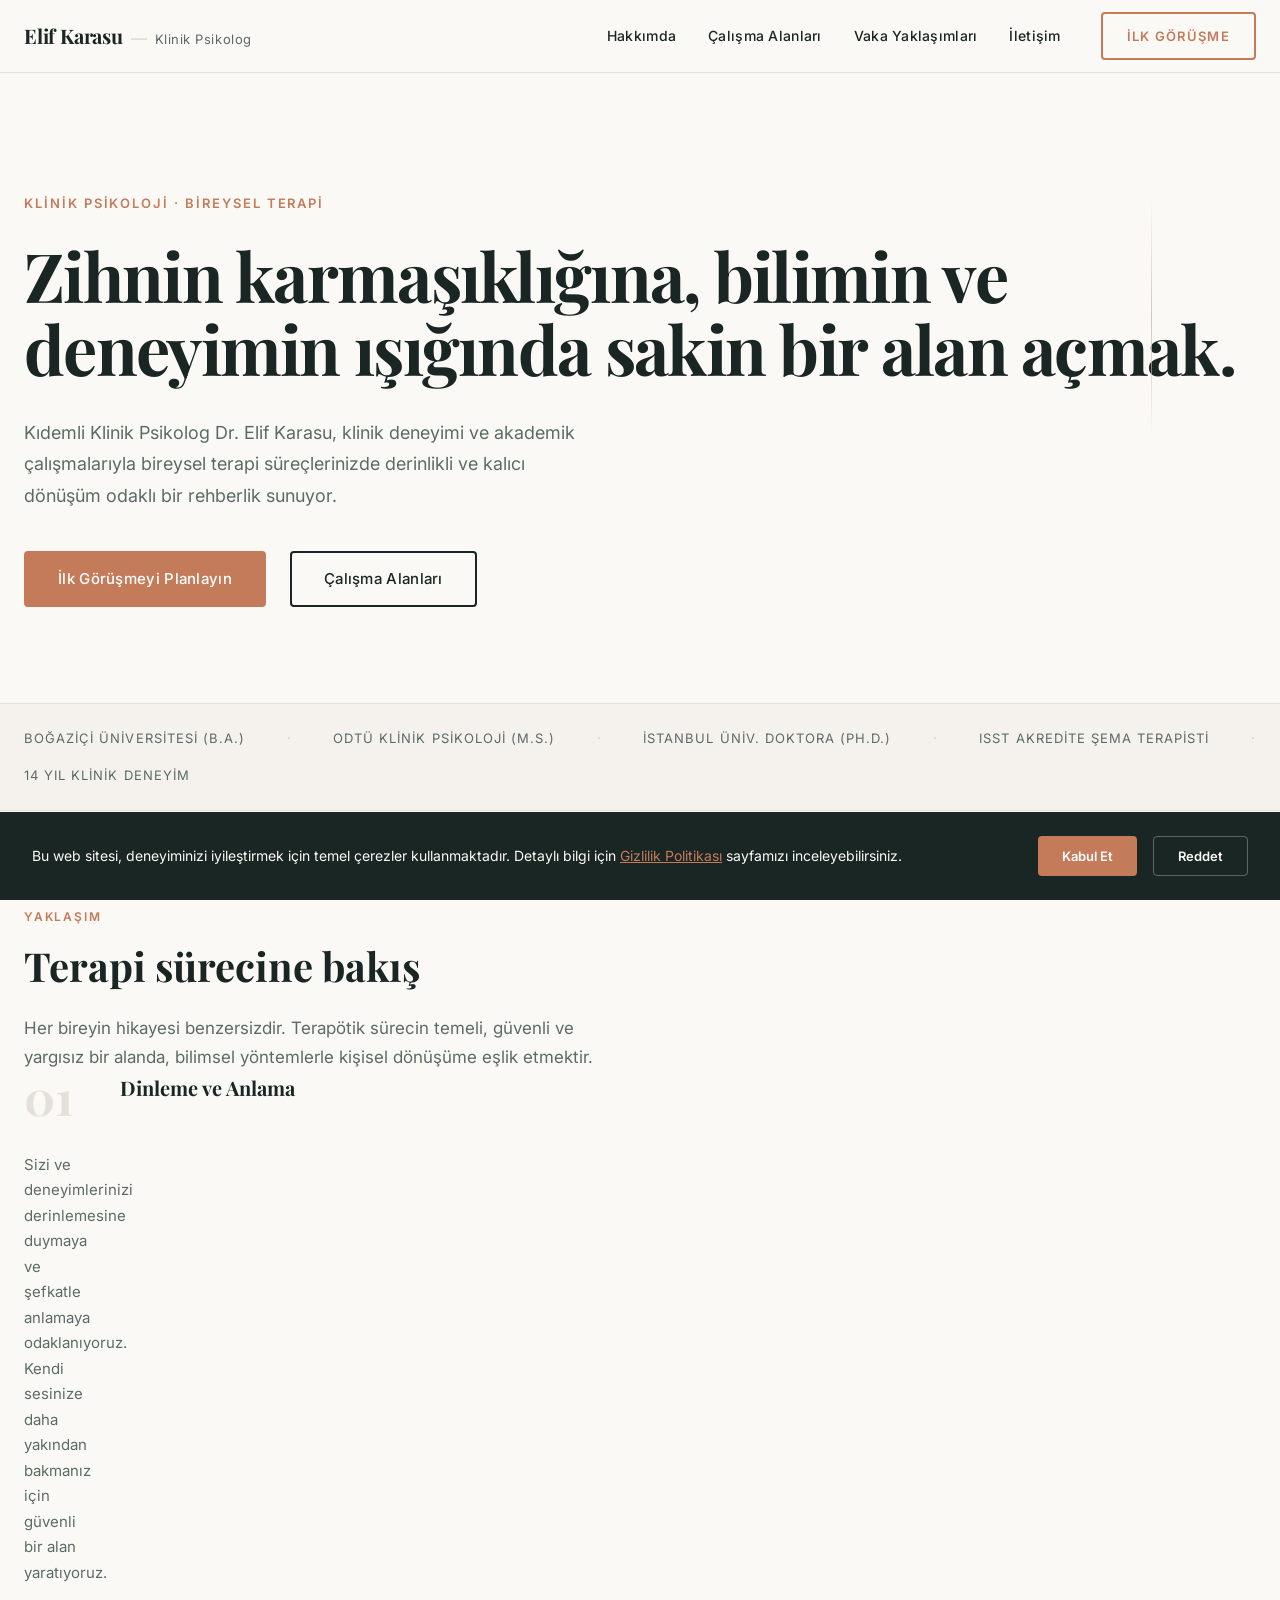
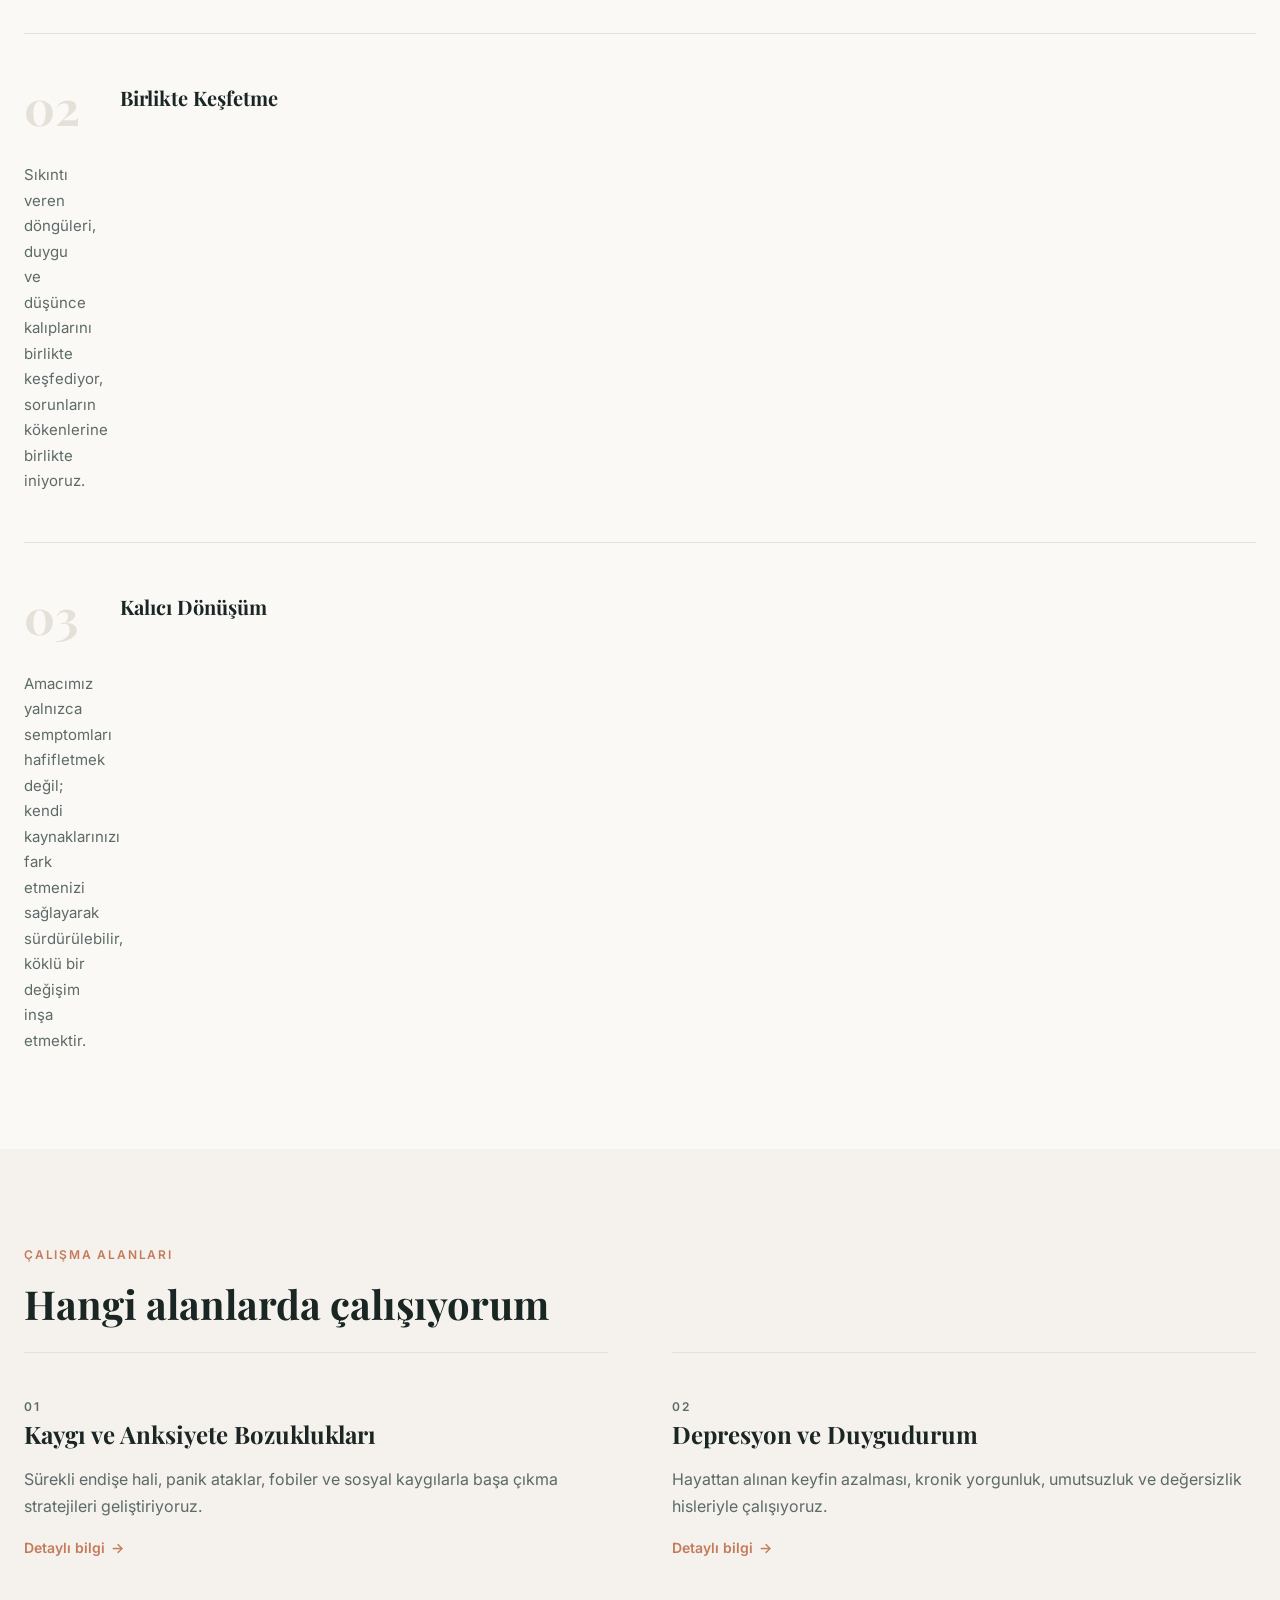
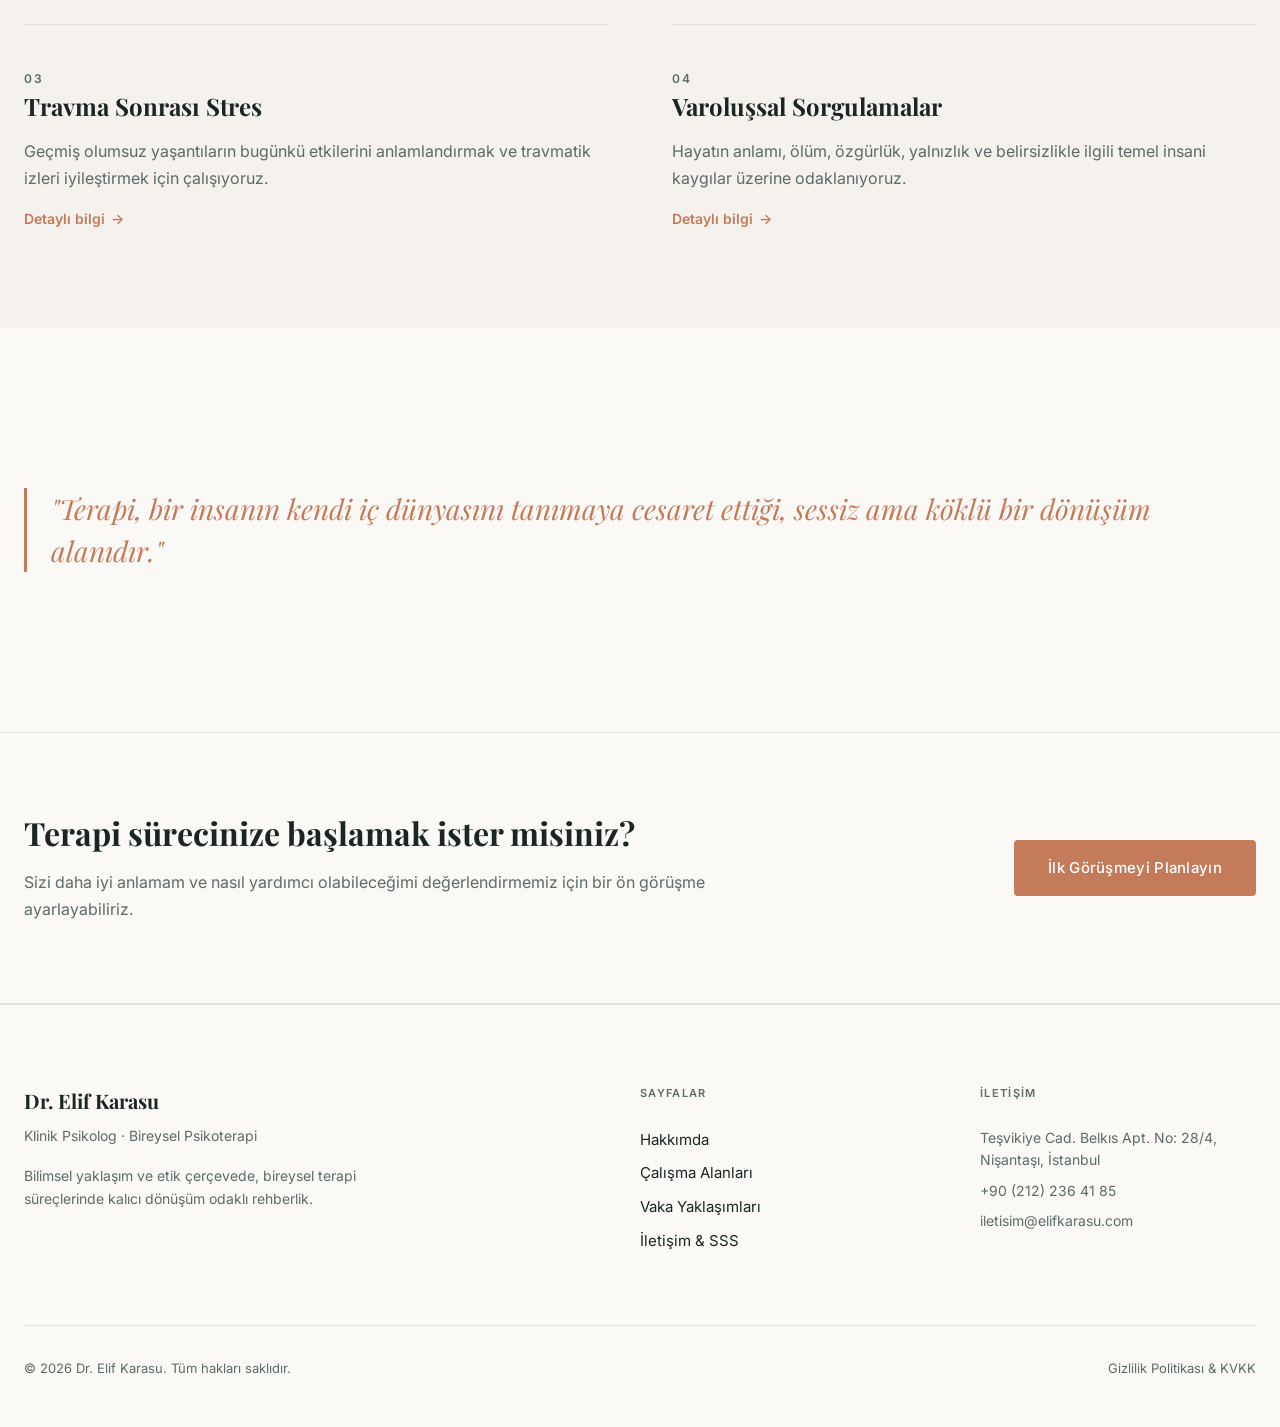
==== index.html @ 802fcd54 "feat: complete production-ready clinical psychologist web project for GitHub Pages" ====
<!DOCTYPE html>
<html lang="tr">
<head>
  <meta charset="UTF-8">
  <meta name="viewport" content="width=device-width, initial-scale=1.0">
  <meta http-equiv="X-Content-Type-Options" content="nosniff">
  <meta http-equiv="X-Frame-Options" content="DENY">
  <meta name="referrer" content="strict-origin-when-cross-origin">
  <title>Dr. Elif Karasu | Klinik Psikolog — Bireysel Psikoterapi</title>
  <meta name="description" content="Kıdemli Klinik Psikolog Dr. Elif Karasu, bilimsel yaklaşım ve klinik deneyimle bireysel terapi süreçlerinde derinlikli rehberlik sunmaktadır.">
  <link rel="canonical" href="https://www.elifkarasu.com/index.html">
  <meta property="og:type" content="website">
  <meta property="og:title" content="Dr. Elif Karasu | Klinik Psikolog — Bireysel Psikoterapi">
  <meta property="og:description" content="Kıdemli Klinik Psikolog Dr. Elif Karasu, bilimsel yaklaşım ve klinik deneyimle bireysel terapi süreçlerinde derinlikli rehberlik sunmaktadır.">
  <meta property="og:url" content="https://www.elifkarasu.com/index.html">
  <meta property="og:locale" content="tr_TR">
  <meta property="og:site_name" content="Dr. Elif Karasu - Klinik Psikolog">
  <link rel="icon" type="image/svg+xml" href="favicon.svg">
  <link rel="manifest" href="site.webmanifest">
  <link rel="preconnect" href="https://fonts.googleapis.com">
  <link rel="preconnect" href="https://fonts.gstatic.com" crossorigin>
  <link href="https://fonts.googleapis.com/css2?family=Inter:wght@400;500;600;700&family=Playfair+Display:ital,wght@0,400;0,600;0,700;1,400&display=swap" rel="stylesheet">
  <link rel="stylesheet" href="css/style.css">
  
  <script type="application/ld+json">
  {
    "@context": "https://schema.org",
    "@type": "MedicalBusiness",
    "name": "Dr. Elif Karasu — Klinik Psikolog & Psikoterapist",
    "description": "Kıdemli Klinik Psikolog Dr. Elif Karasu, 14 yıllık klinik tecrübesiyle Nişantaşı muayenehanesinde yetişkin bireysel psikoterapi, kaygı, depresyon ve şema terapi odaklı derinlikli seanslar yürütmektedir.",
    "url": "https://www.elifkarasu.com/index.html",
    "telephone": "+902122364185",
    "email": "iletisim@elifkarasu.com",
    "address": {
      "@type": "PostalAddress",
      "streetAddress": "Teşvikiye Cad. Belkıs Apt. No: 28/4",
      "addressLocality": "Nişantaşı, Şişli",
      "addressRegion": "İstanbul",
      "postalCode": "34365",
      "addressCountry": "TR"
    },
    "geo": {
      "@type": "GeoCoordinates",
      "latitude": 41.0504,
      "longitude": 28.9942
    },
    "openingHoursSpecification": [
      {
        "@type": "OpeningHoursSpecification",
        "dayOfWeek": ["Monday", "Tuesday", "Wednesday", "Thursday", "Friday"],
        "opens": "09:30",
        "closes": "19:30"
      },
      {
        "@type": "OpeningHoursSpecification",
        "dayOfWeek": ["Saturday"],
        "opens": "10:00",
        "closes": "16:30"
      }
    ],
    "priceRange": "₺₺₺",
    "medicalSpecialty": "Psychology"
  }
  </script>
</head>
<body>
  <a href="#main-content" class="skip-link">İçeriğe geç</a>
  <div class="nav-overlay" id="nav-overlay"></div>
  <header class="site-header" id="site-header">
    <div class="container header-inner">
      <a href="index.html" class="logo" aria-label="Ana Sayfa - Dr. Elif Karasu">
        <span class="logo-name">Elif Karasu</span>
        <span class="logo-sep">—</span>
        <span class="logo-desc">Klinik Psikolog</span>
      </a>
      <nav class="main-nav" id="main-nav" aria-label="Ana menü">
        <ul class="nav-list">
          <li class="nav-item"><a href="hakkimda.html" class="nav-link">Hakkımda</a></li>
          <li class="nav-item"><a href="calisma-alanlari.html" class="nav-link">Çalışma Alanları</a></li>
          <li class="nav-item"><a href="vaka-yaklasimlari.html" class="nav-link">Vaka Yaklaşımları</a></li>
          <li class="nav-item"><a href="iletisim.html" class="nav-link">İletişim</a></li>
        </ul>
        <a href="iletisim.html" class="header-cta">İlk Görüşme</a>
      </nav>
      <button class="menu-toggle" id="menu-toggle" aria-expanded="false" aria-controls="main-nav" aria-label="Menüyü aç">
        <span class="menu-line"></span>
        <span class="menu-line"></span>
      </button>
    </div>
  </header>

  <main id="main-content" role="main">
    <section class="hero fade-in-up">
      <div class="container">
        <p class="hero-label">KLİNİK PSİKOLOJİ · BİREYSEL TERAPİ</p>
        <h1 class="hero-title fade-in-up" style="animation-delay: 0.1s">Zihnin karmaşıklığına, bilimin ve deneyimin ışığında sakin bir alan açmak.</h1>
        <div class="hero-line fade-in-up" style="animation-delay: 0.2s"></div>
        <p class="hero-subtitle fade-in-up" style="animation-delay: 0.3s">Kıdemli Klinik Psikolog Dr. Elif Karasu, klinik deneyimi ve akademik çalışmalarıyla bireysel terapi süreçlerinizde derinlikli ve kalıcı dönüşüm odaklı bir rehberlik sunuyor.</p>
        <div class="hero-actions fade-in-up" style="animation-delay: 0.4s">
          <a href="iletisim.html" class="btn btn-primary">İlk Görüşmeyi Planlayın</a>
          <a href="calisma-alanlari.html" class="btn btn-secondary">Çalışma Alanları</a>
        </div>
      </div>
    </section>

    <!-- Akademik Kıdem & Akreditasyon Özeti (Editorial Credentials Bar) -->
    <section style="border-top: 1px solid var(--color-border); border-bottom: 1px solid var(--color-border); background-color: var(--color-bg-alt); padding: var(--space-3) 0;">
      <div class="container">
        <div style="display: flex; flex-wrap: wrap; justify-content: space-between; align-items: center; gap: var(--space-2); font-size: 0.8125rem; letter-spacing: 0.08em; text-transform: uppercase; color: var(--color-text-muted);">
          <span>Boğaziçi Üniversitesi (B.A.)</span>
          <span style="color: var(--color-border-dark);">·</span>
          <span>ODTÜ Klinik Psikoloji (M.S.)</span>
          <span style="color: var(--color-border-dark);">·</span>
          <span>İstanbul Üniv. Doktora (Ph.D.)</span>
          <span style="color: var(--color-border-dark);">·</span>
          <span>ISST Akredite Şema Terapisti</span>
          <span style="color: var(--color-border-dark);">·</span>
          <span>14 Yıl Klinik Deneyim</span>
        </div>
      </div>
    </section>

    <section class="section">
      <div class="container fade-in-up">
        <p class="section-label">YAKLAŞIM</p>
        <h2 class="section-title">Terapi sürecine bakış</h2>
        <p class="section-desc">Her bireyin hikayesi benzersizdir. Terapötik sürecin temeli, güvenli ve yargısız bir alanda, bilimsel yöntemlerle kişisel dönüşüme eşlik etmektir.</p>
        
        <div class="approach-list">
          <div class="approach-item fade-in-up" style="animation-delay: 0.1s">
            <span class="approach-num">01</span>
            <h3 class="approach-title">Dinleme ve Anlama</h3>
            <p class="approach-text">Sizi ve deneyimlerinizi derinlemesine duymaya ve şefkatle anlamaya odaklanıyoruz. Kendi sesinize daha yakından bakmanız için güvenli bir alan yaratıyoruz.</p>
          </div>
          <div class="approach-item fade-in-up" style="animation-delay: 0.2s">
            <span class="approach-num">02</span>
            <h3 class="approach-title">Birlikte Keşfetme</h3>
            <p class="approach-text">Sıkıntı veren döngüleri, duygu ve düşünce kalıplarını birlikte keşfediyor, sorunların kökenlerine birlikte iniyoruz.</p>
          </div>
          <div class="approach-item fade-in-up" style="animation-delay: 0.3s">
            <span class="approach-num">03</span>
            <h3 class="approach-title">Kalıcı Dönüşüm</h3>
            <p class="approach-text">Amacımız yalnızca semptomları hafifletmek değil; kendi kaynaklarınızı fark etmenizi sağlayarak sürdürülebilir, köklü bir değişim inşa etmektir.</p>
          </div>
        </div>
      </div>
    </section>

    <section class="section section--alt">
      <div class="container fade-in-up">
        <p class="section-label">ÇALIŞMA ALANLARI</p>
        <h2 class="section-title">Hangi alanlarda çalışıyorum</h2>
        
        <div class="editorial-grid editorial-grid--2col">
          <article class="editorial-item fade-in-up stagger-1">
            <span class="editorial-item__label">01</span>
            <h3 class="editorial-item__title">Kaygı ve Anksiyete Bozuklukları</h3>
            <p class="editorial-item__text">Sürekli endişe hali, panik ataklar, fobiler ve sosyal kaygılarla başa çıkma stratejileri geliştiriyoruz.</p>
            <a href="calisma-alanlari.html" class="editorial-item__link">Detaylı bilgi</a>
          </article>
          <article class="editorial-item fade-in-up stagger-2">
            <span class="editorial-item__label">02</span>
            <h3 class="editorial-item__title">Depresyon ve Duygudurum</h3>
            <p class="editorial-item__text">Hayattan alınan keyfin azalması, kronik yorgunluk, umutsuzluk ve değersizlik hisleriyle çalışıyoruz.</p>
            <a href="calisma-alanlari.html" class="editorial-item__link">Detaylı bilgi</a>
          </article>
          <article class="editorial-item fade-in-up stagger-3">
            <span class="editorial-item__label">03</span>
            <h3 class="editorial-item__title">Travma Sonrası Stres</h3>
            <p class="editorial-item__text">Geçmiş olumsuz yaşantıların bugünkü etkilerini anlamlandırmak ve travmatik izleri iyileştirmek için çalışıyoruz.</p>
            <a href="calisma-alanlari.html" class="editorial-item__link">Detaylı bilgi</a>
          </article>
          <article class="editorial-item fade-in-up stagger-4">
            <span class="editorial-item__label">04</span>
            <h3 class="editorial-item__title">Varoluşsal Sorgulamalar</h3>
            <p class="editorial-item__text">Hayatın anlamı, ölüm, özgürlük, yalnızlık ve belirsizlikle ilgili temel insani kaygılar üzerine odaklanıyoruz.</p>
            <a href="calisma-alanlari.html" class="editorial-item__link">Detaylı bilgi</a>
          </article>
        </div>
      </div>
    </section>

    <section class="section">
      <div class="container fade-in-up">
        <blockquote class="pull-quote">
          "Terapi, bir insanın kendi iç dünyasını tanımaya cesaret ettiği, sessiz ama köklü bir dönüşüm alanıdır."
        </blockquote>
      </div>
    </section>

    <section class="cta-banner fade-in-up">
      <div class="container">
        <div class="cta-banner__inner">
          <div>
            <h2 class="cta-banner__title">Terapi sürecinize başlamak ister misiniz?</h2>
            <p class="cta-banner__text">Sizi daha iyi anlamam ve nasıl yardımcı olabileceğimi değerlendirmemiz için bir ön görüşme ayarlayabiliriz.</p>
          </div>
          <div class="cta-banner__action">
            <a href="iletisim.html" class="btn btn-primary">İlk Görüşmeyi Planlayın</a>
          </div>
        </div>
      </div>
    </section>
  </main>

  <footer class="site-footer" role="contentinfo">
    <div class="container">
      <div class="footer-grid">
        <div class="footer-col">
          <p class="footer-name">Dr. Elif Karasu</p>
          <p class="footer-desc">Klinik Psikolog · Bireysel Psikoterapi</p>
          <p class="footer-note">Bilimsel yaklaşım ve etik çerçevede, bireysel terapi süreçlerinde kalıcı dönüşüm odaklı rehberlik.</p>
        </div>
        <div class="footer-col">
          <p class="footer-heading">Sayfalar</p>
          <ul class="footer-links">
            <li><a href="hakkimda.html">Hakkımda</a></li>
            <li><a href="calisma-alanlari.html">Çalışma Alanları</a></li>
            <li><a href="vaka-yaklasimlari.html">Vaka Yaklaşımları</a></li>
            <li><a href="iletisim.html">İletişim & SSS</a></li>
          </ul>
        </div>
        <div class="footer-col">
          <p class="footer-heading">İletişim</p>
          <ul class="footer-contact">
            <li>Teşvikiye Cad. Belkıs Apt. No: 28/4, Nişantaşı, İstanbul</li>
          <li><a href="tel:+902122364185">+90 (212) 236 41 85</a></li>
          <li><a href="mailto:iletisim@elifkarasu.com">iletisim@elifkarasu.com</a></li>
          </ul>
        </div>
      </div>
      <div class="footer-bottom">
        <p>&copy; 2026 Dr. Elif Karasu. Tüm hakları saklıdır.</p>
        <a href="gizlilik-politikasi.html">Gizlilik Politikası & KVKK</a>
      </div>
    </div>
  </footer>
  <div class="cookie-banner" id="cookie-banner" role="dialog" aria-label="Çerez bildirimi">
    <div class="cookie-inner">
      <p class="cookie-text">Bu web sitesi, deneyiminizi iyileştirmek için temel çerezler kullanmaktadır. Detaylı bilgi için <a href="gizlilik-politikasi.html">Gizlilik Politikası</a> sayfamızı inceleyebilirsiniz.</p>
      <div class="cookie-actions">
        <button class="cookie-btn cookie-btn--accept" id="cookie-accept">Kabul Et</button>
        <button class="cookie-btn cookie-btn--reject" id="cookie-reject">Reddet</button>
      </div>
    </div>
  </div>
  <script src="js/main.js"></script>
</body>
</html>
---- css/style.css ----
/* ============================================
   DESIGN SYSTEM — Dr. Elif Karasu
   Asimetrik Brutalizm & Editoryal Minimalizm
   ============================================ */

/* --- CUSTOM PROPERTIES --- */
:root {
  --color-bg: #FBF9F6;
  --color-bg-alt: #F5F1EC;
  --color-text: #1A2624;
  --color-text-muted: #5C6B68;
  --color-accent: #C47B5A;
  --color-accent-hover: #B06A49;
  --color-border: #E5E0D8;
  --color-border-dark: #CEC7BD;
  --color-white: #FFFFFF;
  --color-error: #9B2C2C;
  --color-success: #276749;

  --font-heading: 'Playfair Display', Georgia, 'Times New Roman', serif;
  --font-body: 'Inter', -apple-system, BlinkMacSystemFont, 'Segoe UI', sans-serif;

  --space-1: 8px;
  --space-2: 16px;
  --space-3: 24px;
  --space-4: 32px;
  --space-5: 40px;
  --space-6: 48px;
  --space-7: 56px;
  --space-8: 64px;
  --space-10: 80px;
  --space-12: 96px;
  --space-15: 120px;
  --space-20: 160px;

  --container-max: 1280px;
  --container-pad: var(--space-3);
  --radius: 4px;
  --transition: 0.3s ease;
  --transition-slow: 0.6s ease;
}

/* --- RESET --- */
*, *::before, *::after { box-sizing: border-box; margin: 0; padding: 0; }

html {
  font-size: 16px;
  scroll-behavior: smooth;
  -webkit-text-size-adjust: 100%;
}

@media (prefers-reduced-motion: reduce) {
  html { scroll-behavior: auto; }
  *, *::before, *::after {
    animation-duration: 0.01ms !important;
    animation-iteration-count: 1 !important;
    transition-duration: 0.01ms !important;
    scroll-behavior: auto !important;
  }
}

body {
  font-family: var(--font-body);
  font-size: 1rem;
  line-height: 1.6;
  color: var(--color-text);
  background-color: var(--color-bg);
  -webkit-font-smoothing: antialiased;
  -moz-osx-font-smoothing: grayscale;
  overflow-x: hidden;
}

img, video, svg { display: block; max-width: 100%; height: auto; }
a { color: inherit; text-decoration: none; }
ul, ol { list-style: none; }
button { font: inherit; cursor: pointer; background: none; border: none; color: inherit; }
input, textarea, select { font: inherit; color: inherit; }

:focus-visible {
  outline: 2px solid var(--color-accent);
  outline-offset: 2px;
}

/* Skip to content */
.skip-link {
  position: absolute;
  top: -100%;
  left: var(--space-2);
  background: var(--color-text);
  color: var(--color-bg);
  padding: var(--space-1) var(--space-2);
  font-size: 0.875rem;
  z-index: 9999;
  border-radius: var(--radius);
}
.skip-link:focus { top: var(--space-1); }

/* --- LAYOUT --- */
.container {
  width: 100%;
  max-width: var(--container-max);
  margin-left: auto;
  margin-right: auto;
  padding-left: var(--container-pad);
  padding-right: var(--container-pad);
}

.section {
  padding-top: var(--space-12);
  padding-bottom: var(--space-12);
}

.section--alt { background-color: var(--color-bg-alt); }

/* --- TYPOGRAPHY --- */
.heading-display {
  font-family: var(--font-heading);
  font-size: clamp(2.5rem, 5vw, 4rem);
  font-weight: 700;
  line-height: 1.12;
  letter-spacing: -0.02em;
}

.heading-xl {
  font-family: var(--font-heading);
  font-size: clamp(2rem, 4vw, 3rem);
  font-weight: 700;
  line-height: 1.2;
  letter-spacing: -0.01em;
}

.heading-lg {
  font-family: var(--font-heading);
  font-size: clamp(1.5rem, 3vw, 2.25rem);
  font-weight: 700;
  line-height: 1.25;
}

.heading-md {
  font-family: var(--font-heading);
  font-size: clamp(1.25rem, 2vw, 1.5rem);
  font-weight: 600;
  line-height: 1.3;
}

.label-sm {
  font-family: var(--font-body);
  font-size: 0.75rem;
  font-weight: 600;
  text-transform: uppercase;
  letter-spacing: 0.15em;
  color: var(--color-text-muted);
}

.label-accent {
  color: var(--color-accent);
}

.body-lg {
  font-size: 1.125rem;
  line-height: 1.7;
}

.text-muted { color: var(--color-text-muted); }
.text-accent { color: var(--color-accent); }

/* Pull quote */
.pull-quote {
  font-family: var(--font-heading);
  font-size: clamp(1.25rem, 2.5vw, 1.75rem);
  font-style: italic;
  line-height: 1.5;
  color: var(--color-accent);
  border-left: 3px solid var(--color-accent);
  padding-left: var(--space-3);
  margin: var(--space-8) 0;
}

/* --- DIVIDERS --- */
.divider {
  border: none;
  border-top: 1px solid var(--color-border);
  margin: var(--space-8) 0;
}

.divider--short {
  max-width: 80px;
  border-top-color: var(--color-accent);
  margin: var(--space-4) 0;
}

/* --- BUTTONS --- */
.btn {
  display: inline-flex;
  align-items: center;
  justify-content: center;
  gap: var(--space-1);
  padding: 14px var(--space-4);
  font-size: 0.9375rem;
  font-weight: 500;
  letter-spacing: 0.02em;
  border-radius: var(--radius);
  transition: background-color var(--transition), color var(--transition), border-color var(--transition);
  min-height: 48px;
  min-width: 48px;
  text-align: center;
  white-space: nowrap;
  border: 2px solid transparent;
}

.btn-primary {
  background-color: var(--color-accent);
  color: var(--color-white);
  border-color: var(--color-accent);
}
.btn-primary:hover {
  background-color: var(--color-accent-hover);
  border-color: var(--color-accent-hover);
}

.btn-secondary {
  background-color: transparent;
  color: var(--color-text);
  border-color: var(--color-text);
}
.btn-secondary:hover {
  background-color: var(--color-text);
  color: var(--color-bg);
}

.btn:disabled,
.btn[aria-disabled="true"] {
  opacity: 0.5;
  cursor: not-allowed;
  pointer-events: none;
}

/* --- HEADER --- */
.site-header {
  position: sticky;
  top: 0;
  z-index: 100;
  background-color: var(--color-bg);
  border-bottom: 1px solid var(--color-border);
}

.header-inner {
  display: flex;
  align-items: center;
  justify-content: space-between;
  height: 72px;
}

.logo {
  display: flex;
  align-items: baseline;
  gap: var(--space-1);
  flex-shrink: 0;
}

.logo-name {
  font-family: var(--font-heading);
  font-size: 1.25rem;
  font-weight: 700;
  letter-spacing: -0.01em;
}

.logo-sep {
  color: var(--color-border-dark);
  font-weight: 300;
}

.logo-desc {
  font-size: 0.8125rem;
  color: var(--color-text-muted);
  letter-spacing: 0.04em;
}

.main-nav {
  display: flex;
  align-items: center;
  gap: var(--space-5);
}

.nav-list {
  display: flex;
  gap: var(--space-4);
}

.nav-link {
  font-size: 0.875rem;
  font-weight: 500;
  letter-spacing: 0.02em;
  position: relative;
  padding: var(--space-1) 0;
}

.nav-link::after {
  content: '';
  position: absolute;
  bottom: 0;
  left: 0;
  width: 0;
  height: 2px;
  background-color: var(--color-accent);
  transition: width var(--transition);
}
.nav-link:hover::after,
.nav-link.active::after { width: 100%; }

.header-cta {
  font-size: 0.8125rem;
  font-weight: 600;
  text-transform: uppercase;
  letter-spacing: 0.1em;
  padding: var(--space-1) var(--space-3);
  border: 2px solid var(--color-accent);
  color: var(--color-accent);
  border-radius: var(--radius);
  transition: background-color var(--transition), color var(--transition);
  min-height: 48px;
  display: inline-flex;
  align-items: center;
}
.header-cta:hover {
  background-color: var(--color-accent);
  color: var(--color-white);
}

.menu-toggle {
  display: none;
  flex-direction: column;
  justify-content: center;
  gap: 6px;
  width: 48px;
  height: 48px;
  padding: 12px;
}

.menu-line {
  display: block;
  width: 24px;
  height: 2px;
  background-color: var(--color-text);
  transition: transform var(--transition), opacity var(--transition);
  transform-origin: center;
}

.menu-toggle[aria-expanded="true"] .menu-line:first-child {
  transform: translateY(4px) rotate(45deg);
}
.menu-toggle[aria-expanded="true"] .menu-line:last-child {
  transform: translateY(-4px) rotate(-45deg);
}

.nav-overlay {
  display: none;
  position: fixed;
  inset: 0;
  background-color: rgba(26, 38, 36, 0.25);
  z-index: 99;
}
.nav-overlay.active { display: block; }

/* --- HERO --- */
.hero {
  padding: var(--space-15) 0 var(--space-12);
  position: relative;
}

.hero-content { max-width: 780px; }

.hero-label {
  font-size: 0.8125rem;
  font-weight: 600;
  text-transform: uppercase;
  letter-spacing: 0.15em;
  color: var(--color-accent);
  margin-bottom: var(--space-3);
}

.hero h1 {
  font-family: var(--font-heading);
  font-size: clamp(2.25rem, 5.5vw, 4.25rem);
  font-weight: 700;
  line-height: 1.08;
  letter-spacing: -0.025em;
  margin-bottom: var(--space-4);
}

.hero-subtitle {
  font-size: clamp(1rem, 1.5vw, 1.125rem);
  line-height: 1.75;
  color: var(--color-text-muted);
  max-width: 580px;
  margin-bottom: var(--space-5);
}

.hero-actions {
  display: flex;
  align-items: center;
  gap: var(--space-3);
  flex-wrap: wrap;
}

.hero-line {
  position: absolute;
  right: 10%;
  top: 20%;
  width: 1px;
  height: 240px;
  background: linear-gradient(to bottom, transparent, var(--color-border-dark), transparent);
  pointer-events: none;
}

/* --- PAGE HEADER (subpages) --- */
.page-header {
  padding: var(--space-10) 0 var(--space-6);
  border-bottom: 1px solid var(--color-border);
}

.page-header__label {
  font-size: 0.75rem;
  font-weight: 600;
  text-transform: uppercase;
  letter-spacing: 0.15em;
  color: var(--color-accent);
  margin-bottom: var(--space-2);
}

.page-header__title {
  font-family: var(--font-heading);
  font-size: clamp(2rem, 4vw, 3rem);
  font-weight: 700;
  line-height: 1.15;
  margin-bottom: var(--space-2);
}

.page-header__desc {
  font-size: 1.0625rem;
  color: var(--color-text-muted);
  line-height: 1.7;
  max-width: 600px;
}

/* --- SECTION HEADERS --- */
.section-header { margin-bottom: var(--space-8); }

.section-header--centered {
  text-align: center;
  max-width: 700px;
  margin-left: auto;
  margin-right: auto;
}

.section-label {
  font-size: 0.75rem;
  font-weight: 600;
  text-transform: uppercase;
  letter-spacing: 0.15em;
  color: var(--color-accent);
  margin-bottom: var(--space-2);
}

.section-title {
  font-family: var(--font-heading);
  font-size: clamp(1.75rem, 3.5vw, 2.5rem);
  font-weight: 700;
  line-height: 1.2;
  margin-bottom: var(--space-3);
}

.section-desc {
  font-size: 1.0625rem;
  color: var(--color-text-muted);
  line-height: 1.7;
  max-width: 600px;
}

.section-header--centered .section-desc {
  margin-left: auto;
  margin-right: auto;
}

/* --- EDITORIAL BLOCKS --- */
.editorial-grid {
  display: grid;
  gap: var(--space-8);
}
.editorial-grid--2col { grid-template-columns: 1fr 1fr; }
.editorial-grid--asym { grid-template-columns: 2fr 3fr; }
.editorial-grid--asym-r { grid-template-columns: 3fr 2fr; }

.editorial-item {
  padding-top: var(--space-5);
  border-top: 1px solid var(--color-border);
}

.editorial-item__label {
  font-size: 0.75rem;
  font-weight: 600;
  text-transform: uppercase;
  letter-spacing: 0.15em;
  color: var(--color-text-muted);
  margin-bottom: var(--space-2);
}

.editorial-item__title {
  font-family: var(--font-heading);
  font-size: 1.5rem;
  font-weight: 700;
  line-height: 1.3;
  margin-bottom: var(--space-2);
}

.editorial-item__text {
  color: var(--color-text-muted);
  line-height: 1.7;
}

.editorial-item__link {
  display: inline-flex;
  align-items: center;
  gap: 6px;
  font-size: 0.875rem;
  font-weight: 600;
  color: var(--color-accent);
  margin-top: var(--space-2);
  transition: gap var(--transition);
}
.editorial-item__link:hover { gap: 12px; }
.editorial-item__link::after { content: '\2192'; }

/* --- APPROACH NUMBERS --- */
.approach-list {
  display: grid;
  gap: var(--space-6);
  counter-reset: approach;
}

.approach-item {
  display: grid;
  grid-template-columns: 64px 1fr;
  gap: var(--space-4);
  padding-bottom: var(--space-6);
  border-bottom: 1px solid var(--color-border);
  counter-increment: approach;
}

.approach-item:last-child { border-bottom: none; padding-bottom: 0; }

.approach-num {
  font-family: var(--font-heading);
  font-size: 3rem;
  font-weight: 700;
  line-height: 1;
  color: var(--color-border);
}

.approach-title {
  font-family: var(--font-heading);
  font-size: 1.25rem;
  font-weight: 700;
  margin-bottom: var(--space-1);
}

.approach-text {
  color: var(--color-text-muted);
  line-height: 1.7;
  font-size: 0.9375rem;
}

/* --- CTA BANNER --- */
.cta-banner {
  border-top: 1px solid var(--color-border);
  border-bottom: 1px solid var(--color-border);
  padding: var(--space-10) 0;
}

.cta-banner__inner {
  display: grid;
  grid-template-columns: 2fr 1fr;
  gap: var(--space-6);
  align-items: center;
}

.cta-banner__title {
  font-family: var(--font-heading);
  font-size: clamp(1.5rem, 3vw, 2rem);
  font-weight: 700;
  line-height: 1.25;
  margin-bottom: var(--space-2);
}

.cta-banner__text {
  color: var(--color-text-muted);
  line-height: 1.7;
}

.cta-banner__action { text-align: right; }

/* --- FORMS --- */
.form-group { margin-bottom: var(--space-3); }

.form-label {
  display: block;
  font-size: 0.875rem;
  font-weight: 600;
  margin-bottom: var(--space-1);
  letter-spacing: 0.02em;
}

.form-input,
.form-select,
.form-textarea {
  width: 100%;
  padding: 12px var(--space-2);
  font-size: 1rem;
  background-color: var(--color-white);
  border: 1px solid var(--color-border);
  border-radius: var(--radius);
  transition: border-color var(--transition);
  min-height: 48px;
}

.form-input:focus,
.form-select:focus,
.form-textarea:focus {
  outline: none;
  border-color: var(--color-accent);
}

.form-input.error,
.form-select.error,
.form-textarea.error {
  border-color: var(--color-error);
}

.form-error {
  font-size: 0.8125rem;
  color: var(--color-error);
  margin-top: 4px;
  display: none;
}
.form-error.visible { display: block; }

.form-textarea {
  min-height: 120px;
  resize: vertical;
}

.form-hint {
  font-size: 0.8125rem;
  color: var(--color-text-muted);
  margin-top: 4px;
}

/* Form states */
.form-status {
  padding: var(--space-3);
  border-radius: var(--radius);
  font-size: 0.9375rem;
  margin-top: var(--space-3);
  display: none;
  line-height: 1.6;
}
.form-status.visible { display: block; }

.form-status--success {
  background-color: #ecfdf5;
  border: 1px solid #a7f3d0;
  color: var(--color-success);
}

.form-status--error {
  background-color: #fef2f2;
  border: 1px solid #fecaca;
  color: var(--color-error);
}

.form-status--loading {
  background-color: var(--color-bg-alt);
  border: 1px solid var(--color-border);
  color: var(--color-text-muted);
}

/* Honeypot */
.form-hp {
  position: absolute;
  left: -9999px;
  opacity: 0;
  height: 0;
  width: 0;
  overflow: hidden;
}

/* --- FAQ --- */
.faq-list { border-top: 1px solid var(--color-border); }

.faq-item { border-bottom: 1px solid var(--color-border); }

.faq-question {
  display: flex;
  justify-content: space-between;
  align-items: center;
  width: 100%;
  padding: var(--space-3) 0;
  font-size: 1rem;
  font-weight: 600;
  text-align: left;
  min-height: 48px;
  gap: var(--space-2);
}

.faq-icon {
  width: 24px;
  height: 24px;
  flex-shrink: 0;
  position: relative;
}

.faq-icon::before,
.faq-icon::after {
  content: '';
  position: absolute;
  top: 50%;
  left: 50%;
  width: 14px;
  height: 2px;
  background-color: var(--color-text);
  transform: translate(-50%, -50%);
  transition: transform var(--transition);
}

.faq-icon::after {
  transform: translate(-50%, -50%) rotate(90deg);
}

.faq-item.open .faq-icon::after {
  transform: translate(-50%, -50%) rotate(0deg);
}

.faq-answer {
  max-height: 0;
  overflow: hidden;
  transition: max-height 0.4s ease;
}
.faq-item.open .faq-answer { max-height: 600px; }

.faq-answer__inner {
  padding-bottom: var(--space-4);
  color: var(--color-text-muted);
  line-height: 1.7;
}

/* --- ABOUT PAGE --- */
.about-intro {
  display: grid;
  grid-template-columns: 1fr 2fr;
  gap: var(--space-10);
  align-items: start;
}

.about-sidebar { position: sticky; top: 96px; }

.about-sidebar__label {
  font-size: 0.75rem;
  font-weight: 600;
  text-transform: uppercase;
  letter-spacing: 0.15em;
  color: var(--color-text-muted);
  margin-bottom: var(--space-2);
}

.about-sidebar__name {
  font-family: var(--font-heading);
  font-size: 1.5rem;
  font-weight: 700;
  margin-bottom: var(--space-1);
}

.about-sidebar__title {
  font-size: 0.9375rem;
  color: var(--color-text-muted);
  margin-bottom: var(--space-4);
}

.about-sidebar__detail {
  font-size: 0.8125rem;
  color: var(--color-text-muted);
  padding: var(--space-2) 0;
  border-top: 1px solid var(--color-border);
  line-height: 1.6;
}

.about-sidebar__detail strong {
  display: block;
  color: var(--color-text);
  font-weight: 600;
  margin-bottom: 2px;
}

.about-content p {
  font-size: 1.0625rem;
  line-height: 1.8;
  margin-bottom: var(--space-3);
}

/* Timeline */
.timeline { border-top: 1px solid var(--color-border); }

.timeline-item {
  display: grid;
  grid-template-columns: 160px 1fr;
  gap: var(--space-4);
  padding: var(--space-4) 0;
  border-bottom: 1px solid var(--color-border);
}

.timeline-year {
  font-family: var(--font-heading);
  font-size: 1.25rem;
  font-weight: 700;
  color: var(--color-text-muted);
}

.timeline-title {
  font-weight: 600;
  margin-bottom: 4px;
}

.timeline-desc {
  font-size: 0.9375rem;
  color: var(--color-text-muted);
  line-height: 1.6;
}

/* --- SERVICES / WORK AREAS --- */
.service-list {
  display: grid;
  gap: 0;
}

.service-item {
  display: grid;
  grid-template-columns: 1fr 2fr;
  gap: var(--space-6);
  padding: var(--space-6) 0;
  border-bottom: 1px solid var(--color-border);
  align-items: start;
}

.service-item:first-child { border-top: 1px solid var(--color-border); }

.service-item__name {
  font-family: var(--font-heading);
  font-size: 1.375rem;
  font-weight: 700;
  line-height: 1.3;
  position: sticky;
  top: 96px;
}

.service-item__body p {
  color: var(--color-text-muted);
  line-height: 1.8;
  margin-bottom: var(--space-2);
}

.service-item__body p:last-child { margin-bottom: 0; }

.service-note {
  font-size: 0.875rem;
  font-style: italic;
  color: var(--color-text-muted);
  padding: var(--space-3);
  border-left: 2px solid var(--color-border);
  margin-top: var(--space-2);
}

/* --- CASE STUDIES --- */
.case-study {
  padding: var(--space-8) 0;
  border-bottom: 1px solid var(--color-border);
}
.case-study:first-child { border-top: 1px solid var(--color-border); }

.case-study__header {
  display: grid;
  grid-template-columns: 1fr 2fr;
  gap: var(--space-8);
  margin-bottom: var(--space-5);
}

.case-study__meta dt {
  font-weight: 600;
  text-transform: uppercase;
  letter-spacing: 0.1em;
  color: var(--color-text);
  font-size: 0.6875rem;
  margin-bottom: 4px;
  margin-top: var(--space-2);
}
.case-study__meta dt:first-child { margin-top: 0; }

.case-study__meta dd {
  font-size: 0.875rem;
  color: var(--color-text-muted);
  line-height: 1.6;
}

.case-study__content { max-width: 800px; }

.case-study__content p {
  line-height: 1.8;
  margin-bottom: var(--space-2);
  color: var(--color-text-muted);
}

.process-steps {
  display: grid;
  grid-template-columns: repeat(auto-fit, minmax(220px, 1fr));
  gap: var(--space-4);
  margin-top: var(--space-5);
}

.process-step {
  padding-top: var(--space-3);
  border-top: 2px solid var(--color-border);
}

.process-step__num {
  font-family: var(--font-heading);
  font-size: 0.875rem;
  font-weight: 700;
  color: var(--color-accent);
  margin-bottom: var(--space-1);
}

.process-step__title {
  font-weight: 600;
  font-size: 0.9375rem;
  margin-bottom: var(--space-1);
}

.process-step__text {
  font-size: 0.875rem;
  color: var(--color-text-muted);
  line-height: 1.6;
}

.ethics-note {
  padding: var(--space-4);
  border: 1px solid var(--color-border);
  border-radius: var(--radius);
  margin-bottom: var(--space-6);
  font-size: 0.9375rem;
  color: var(--color-text-muted);
  line-height: 1.7;
}

.ethics-note strong {
  color: var(--color-text);
  display: block;
  margin-bottom: var(--space-1);
}

/* --- CONTACT --- */
.contact-grid {
  display: grid;
  grid-template-columns: 1fr 1fr;
  gap: var(--space-10);
}

.contact-info-item,
.contact-info-item:first-child { border-top: 1px solid var(--color-border); }
.contact-info-item { border-bottom: 1px solid var(--color-border); padding: var(--space-3) 0; }

.contact-info-label,
.contact-info-item__label {
  font-size: 0.6875rem;
  font-weight: 600;
  text-transform: uppercase;
  letter-spacing: 0.12em;
  color: var(--color-text-muted);
  margin-bottom: 4px;
}

.contact-info-value,
.contact-info-item__value {
  font-size: 1rem;
  font-weight: 500;
}

.contact-info-value a,
.contact-info-item__value a { transition: color var(--transition); }
.contact-info-value a:hover,
.contact-info-item__value a:hover { color: var(--color-accent); }

.map-placeholder {
  width: 100%;
  height: 280px;
  background-color: var(--color-bg-alt);
  border: 1px solid var(--color-border);
  border-radius: var(--radius);
  display: flex;
  align-items: center;
  justify-content: center;
  color: var(--color-text-muted);
  font-size: 0.875rem;
  margin-top: var(--space-5);
}

/* Checkbox group */
.checkbox-group {
  display: flex;
  align-items: flex-start;
  gap: var(--space-1);
}

.checkbox-group input[type="checkbox"] {
  width: 20px;
  height: 20px;
  margin-top: 2px;
  flex-shrink: 0;
  accent-color: var(--color-accent);
  cursor: pointer;
}

.checkbox-group label {
  font-size: 0.875rem;
  line-height: 1.5;
  cursor: pointer;
}

.checkbox-group label a {
  color: var(--color-accent);
  text-decoration: underline;
}

/* --- LEGAL / PRIVACY --- */
.legal-content { max-width: 800px; }

.legal-content h2 {
  font-family: var(--font-heading);
  font-size: 1.5rem;
  font-weight: 700;
  margin-top: var(--space-8);
  margin-bottom: var(--space-3);
}

.legal-content h3 {
  font-size: 1.125rem;
  font-weight: 600;
  margin-top: var(--space-5);
  margin-bottom: var(--space-2);
}

.legal-content p {
  font-size: 1rem;
  line-height: 1.8;
  margin-bottom: var(--space-3);
  color: var(--color-text-muted);
}

.legal-content ul {
  list-style: disc;
  padding-left: var(--space-3);
  margin-bottom: var(--space-3);
}

.legal-content li {
  font-size: 1rem;
  line-height: 1.8;
  color: var(--color-text-muted);
  margin-bottom: var(--space-1);
}

.legal-meta {
  font-size: 0.875rem;
  color: var(--color-text-muted);
  margin-bottom: var(--space-6);
  padding-bottom: var(--space-4);
  border-bottom: 1px solid var(--color-border);
}

/* --- 404 --- */
.error-page {
  display: flex;
  flex-direction: column;
  align-items: center;
  justify-content: center;
  min-height: 60vh;
  text-align: center;
  padding: var(--space-10) var(--space-3);
}

.error-code {
  font-family: var(--font-heading);
  font-size: clamp(6rem, 15vw, 12rem);
  font-weight: 700;
  line-height: 1;
  color: var(--color-border);
  margin-bottom: var(--space-3);
}

.error-title {
  font-family: var(--font-heading);
  font-size: 1.5rem;
  font-weight: 700;
  margin-bottom: var(--space-2);
}

.error-text {
  color: var(--color-text-muted);
  margin-bottom: var(--space-5);
  max-width: 400px;
  line-height: 1.7;
}

/* --- FOOTER --- */
.site-footer {
  border-top: 1px solid var(--color-border);
  padding: var(--space-10) 0 var(--space-6);
}

.footer-grid {
  display: grid;
  grid-template-columns: 2fr 1fr 1fr;
  gap: var(--space-8);
  margin-bottom: var(--space-8);
}

.footer-name {
  font-family: var(--font-heading);
  font-size: 1.25rem;
  font-weight: 700;
  margin-bottom: var(--space-1);
}

.footer-desc {
  font-size: 0.875rem;
  color: var(--color-text-muted);
  margin-bottom: var(--space-2);
}

.footer-note {
  font-size: 0.875rem;
  color: var(--color-text-muted);
  line-height: 1.7;
  max-width: 400px;
}

.footer-heading {
  font-size: 0.6875rem;
  font-weight: 600;
  text-transform: uppercase;
  letter-spacing: 0.12em;
  color: var(--color-text-muted);
  margin-bottom: var(--space-3);
}

.footer-links li { margin-bottom: var(--space-1); }

.footer-links a {
  font-size: 0.9375rem;
  transition: color var(--transition);
}
.footer-links a:hover { color: var(--color-accent); }

.footer-contact li {
  font-size: 0.875rem;
  color: var(--color-text-muted);
  line-height: 1.6;
  margin-bottom: var(--space-1);
}

.footer-bottom {
  display: flex;
  justify-content: space-between;
  align-items: center;
  padding-top: var(--space-4);
  border-top: 1px solid var(--color-border);
  font-size: 0.8125rem;
  color: var(--color-text-muted);
}

.footer-bottom a { transition: color var(--transition); }
.footer-bottom a:hover { color: var(--color-accent); }

/* --- COOKIE BANNER --- */
.cookie-banner {
  position: fixed;
  bottom: 0;
  left: 0;
  right: 0;
  background-color: var(--color-text);
  color: var(--color-bg);
  padding: var(--space-3) var(--space-4);
  z-index: 200;
  display: none;
}
.cookie-banner.visible { display: block; }

.cookie-inner {
  max-width: var(--container-max);
  margin: 0 auto;
  display: flex;
  align-items: center;
  justify-content: space-between;
  gap: var(--space-3);
  flex-wrap: wrap;
}

.cookie-text {
  font-size: 0.875rem;
  line-height: 1.6;
  flex: 1;
  min-width: 200px;
}

.cookie-text a {
  color: var(--color-accent);
  text-decoration: underline;
}

.cookie-actions {
  display: flex;
  gap: var(--space-2);
  flex-shrink: 0;
}

.cookie-btn {
  padding: var(--space-1) var(--space-3);
  font-size: 0.8125rem;
  font-weight: 600;
  border-radius: var(--radius);
  min-height: 40px;
  display: inline-flex;
  align-items: center;
  transition: background-color var(--transition);
}

.cookie-btn--accept {
  background-color: var(--color-accent);
  color: var(--color-white);
}
.cookie-btn--accept:hover { background-color: var(--color-accent-hover); }

.cookie-btn--reject {
  background-color: transparent;
  color: var(--color-bg);
  border: 1px solid rgba(251, 249, 246, 0.3);
}
.cookie-btn--reject:hover { background-color: rgba(251, 249, 246, 0.1); }

/* --- ANIMATIONS --- */
.fade-in-up {
  opacity: 0;
  transform: translateY(24px);
  transition: opacity var(--transition-slow), transform var(--transition-slow);
}
.fade-in-up.visible {
  opacity: 1;
  transform: translateY(0);
}

.stagger-1 { transition-delay: 0.1s; }
.stagger-2 { transition-delay: 0.2s; }
.stagger-3 { transition-delay: 0.3s; }
.stagger-4 { transition-delay: 0.4s; }

/* --- RESPONSIVE: TABLET --- */
@media (max-width: 959px) {
  :root { --container-pad: var(--space-2); }

  .section {
    padding-top: var(--space-8);
    padding-bottom: var(--space-8);
  }

  .hero { padding: var(--space-10) 0 var(--space-8); }

  .editorial-grid--2col,
  .editorial-grid--asym,
  .editorial-grid--asym-r { grid-template-columns: 1fr; }

  .about-intro { grid-template-columns: 1fr; }
  .about-sidebar { position: static; }

  .service-item { grid-template-columns: 1fr; gap: var(--space-2); }
  .service-item__name { position: static; }

  .case-study__header { grid-template-columns: 1fr; }

  .contact-grid { grid-template-columns: 1fr; gap: var(--space-6); }

  .cta-banner__inner { grid-template-columns: 1fr; gap: var(--space-4); }
  .cta-banner__action { text-align: left; }

  .footer-grid { grid-template-columns: 1fr; gap: var(--space-5); }

  /* Mobile navigation */
  .main-nav {
    position: fixed;
    top: 0;
    right: -100%;
    width: min(320px, 85vw);
    height: 100vh;
    height: 100dvh;
    background-color: var(--color-bg);
    flex-direction: column;
    align-items: stretch;
    padding: var(--space-12) var(--space-4) var(--space-4);
    gap: var(--space-4);
    transition: right var(--transition);
    z-index: 100;
    border-left: 1px solid var(--color-border);
    overflow-y: auto;
  }
  .main-nav.open { right: 0; }

  .nav-list {
    flex-direction: column;
    gap: var(--space-1);
  }

  .nav-link {
    font-size: 1.125rem;
    padding: var(--space-2) 0;
    display: block;
    border-bottom: 1px solid var(--color-border);
  }

  .nav-link::after { display: none; }

  .header-cta {
    width: 100%;
    text-align: center;
    justify-content: center;
    margin-top: var(--space-2);
  }

  .menu-toggle { display: flex; }
  .hero-line { display: none; }
}

/* --- RESPONSIVE: MOBILE --- */
@media (max-width: 599px) {
  .hero h1 { font-size: 2rem; }

  .footer-bottom {
    flex-direction: column;
    gap: var(--space-2);
    text-align: center;
  }

  .timeline-item {
    grid-template-columns: 1fr;
    gap: var(--space-1);
  }

  .process-steps { grid-template-columns: 1fr; }

  .approach-item {
    grid-template-columns: 48px 1fr;
    gap: var(--space-3);
  }

  .approach-num { font-size: 2.25rem; }

  .cookie-inner { flex-direction: column; }
  .cookie-actions { width: 100%; }
  .cookie-btn { flex: 1; justify-content: center; }
}

/* --- PRINT --- */
@media print {
  .site-header,
  .site-footer,
  .menu-toggle,
  .nav-overlay,
  .hero-line,
  .header-cta,
  .cookie-banner { display: none !important; }

  body {
    color: #000;
    background: #fff;
    font-size: 12pt;
  }

  .container { max-width: 100%; padding: 0; }
  .section { padding: 20pt 0; page-break-inside: avoid; }

  a[href^="http"]::after {
    content: ' (' attr(href) ')';
    font-size: 0.8em;
    color: #666;
  }
}
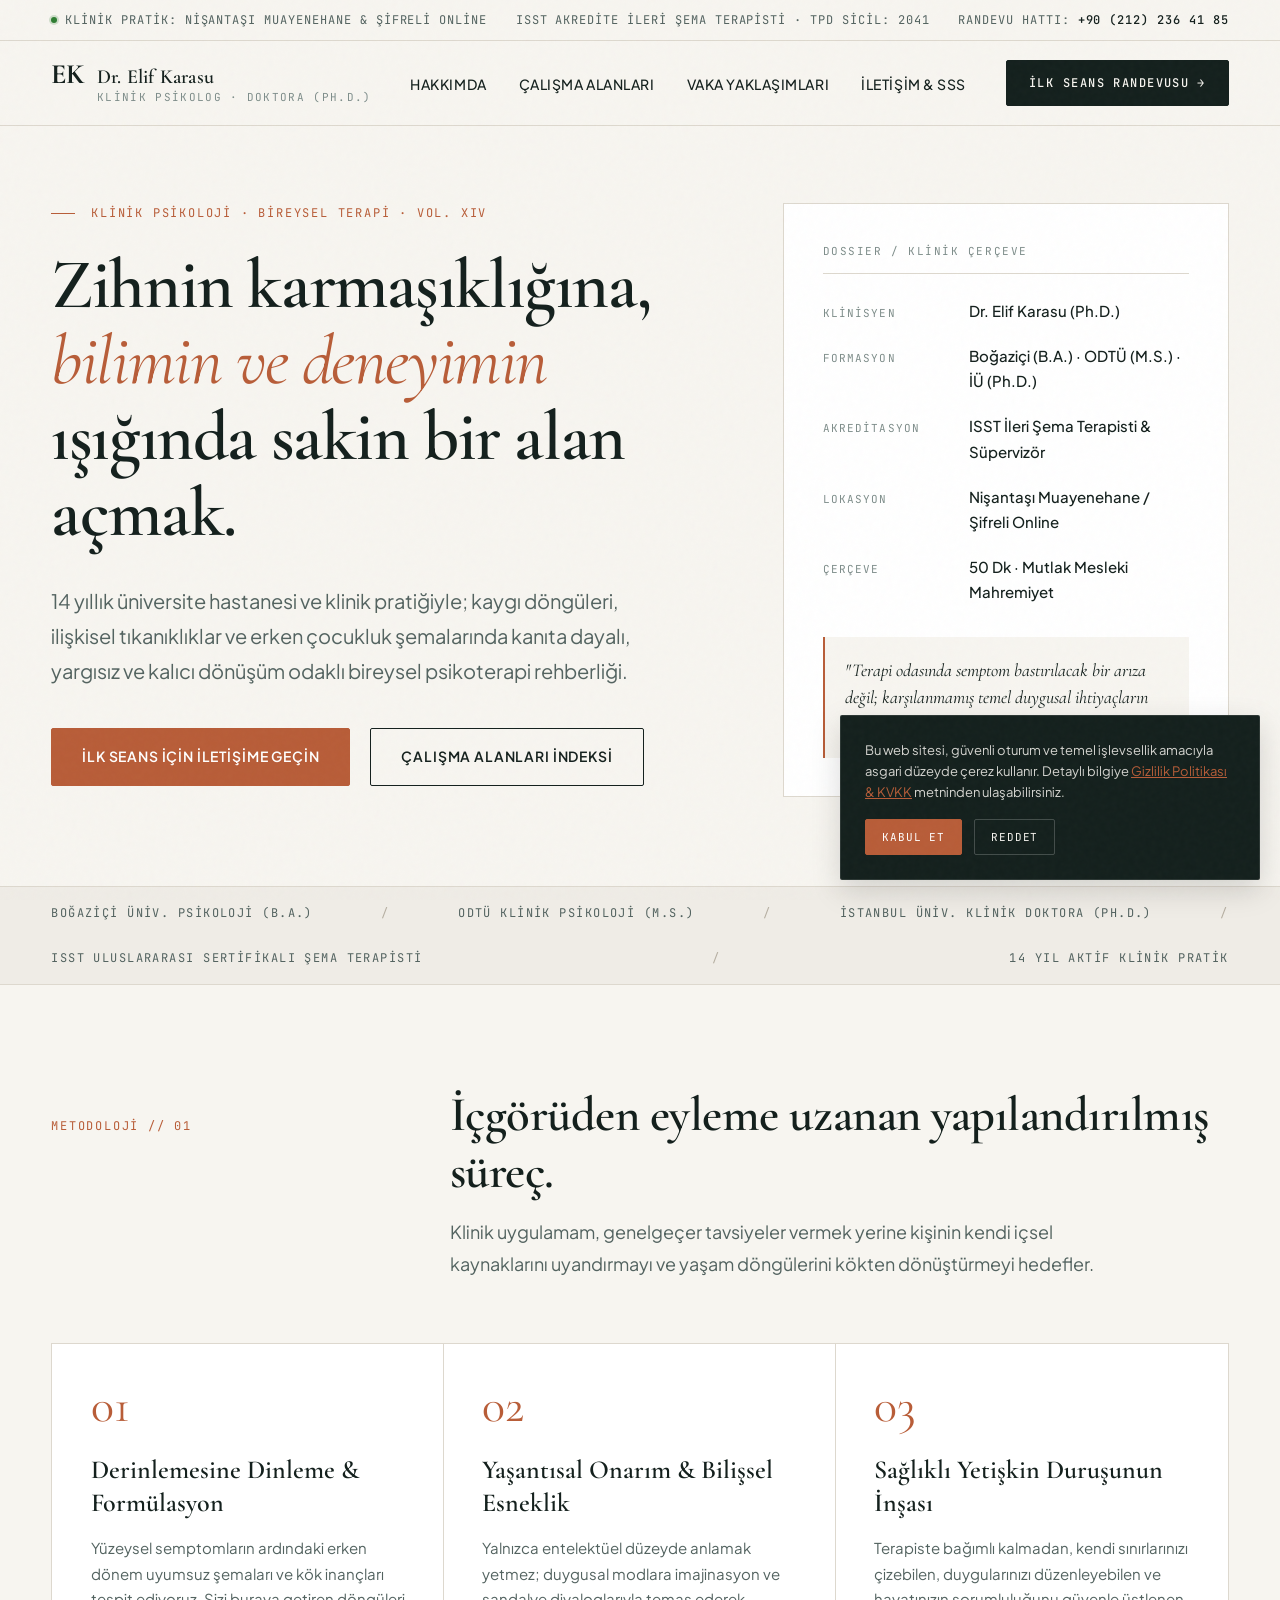
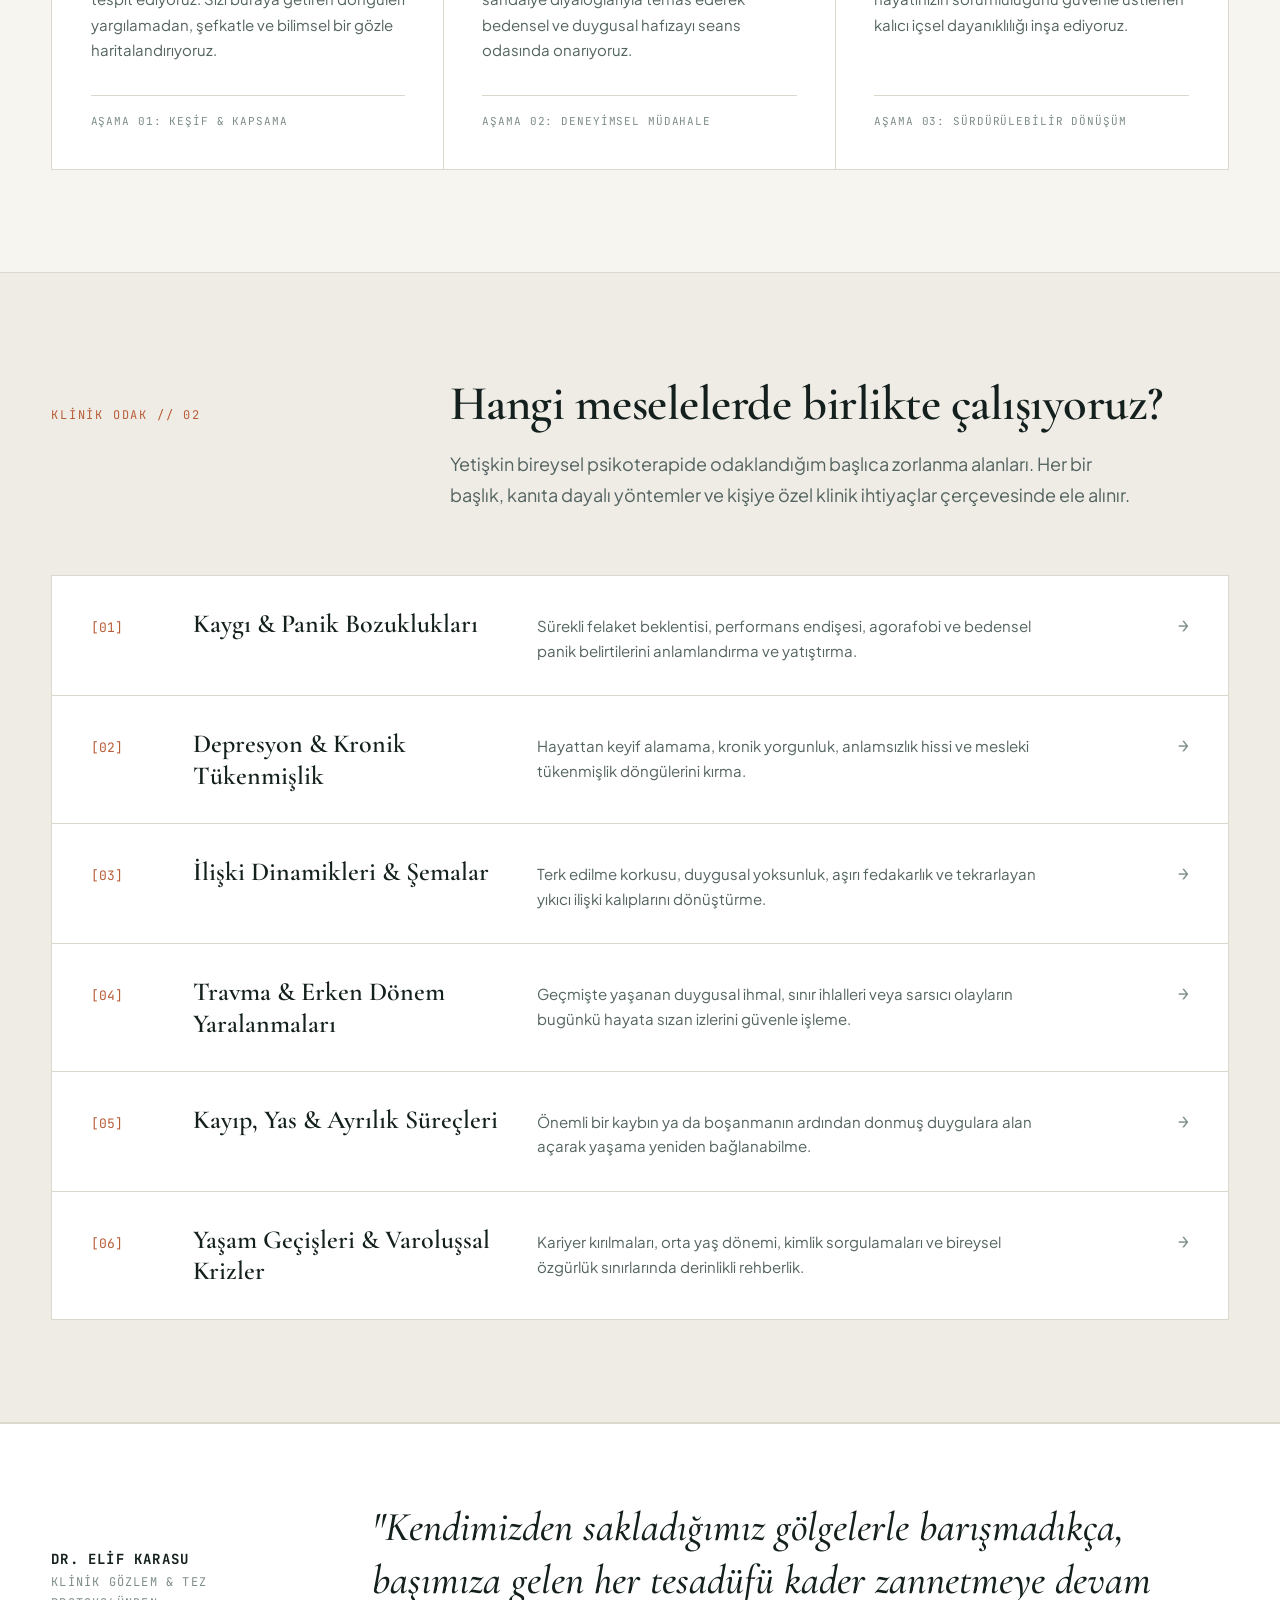
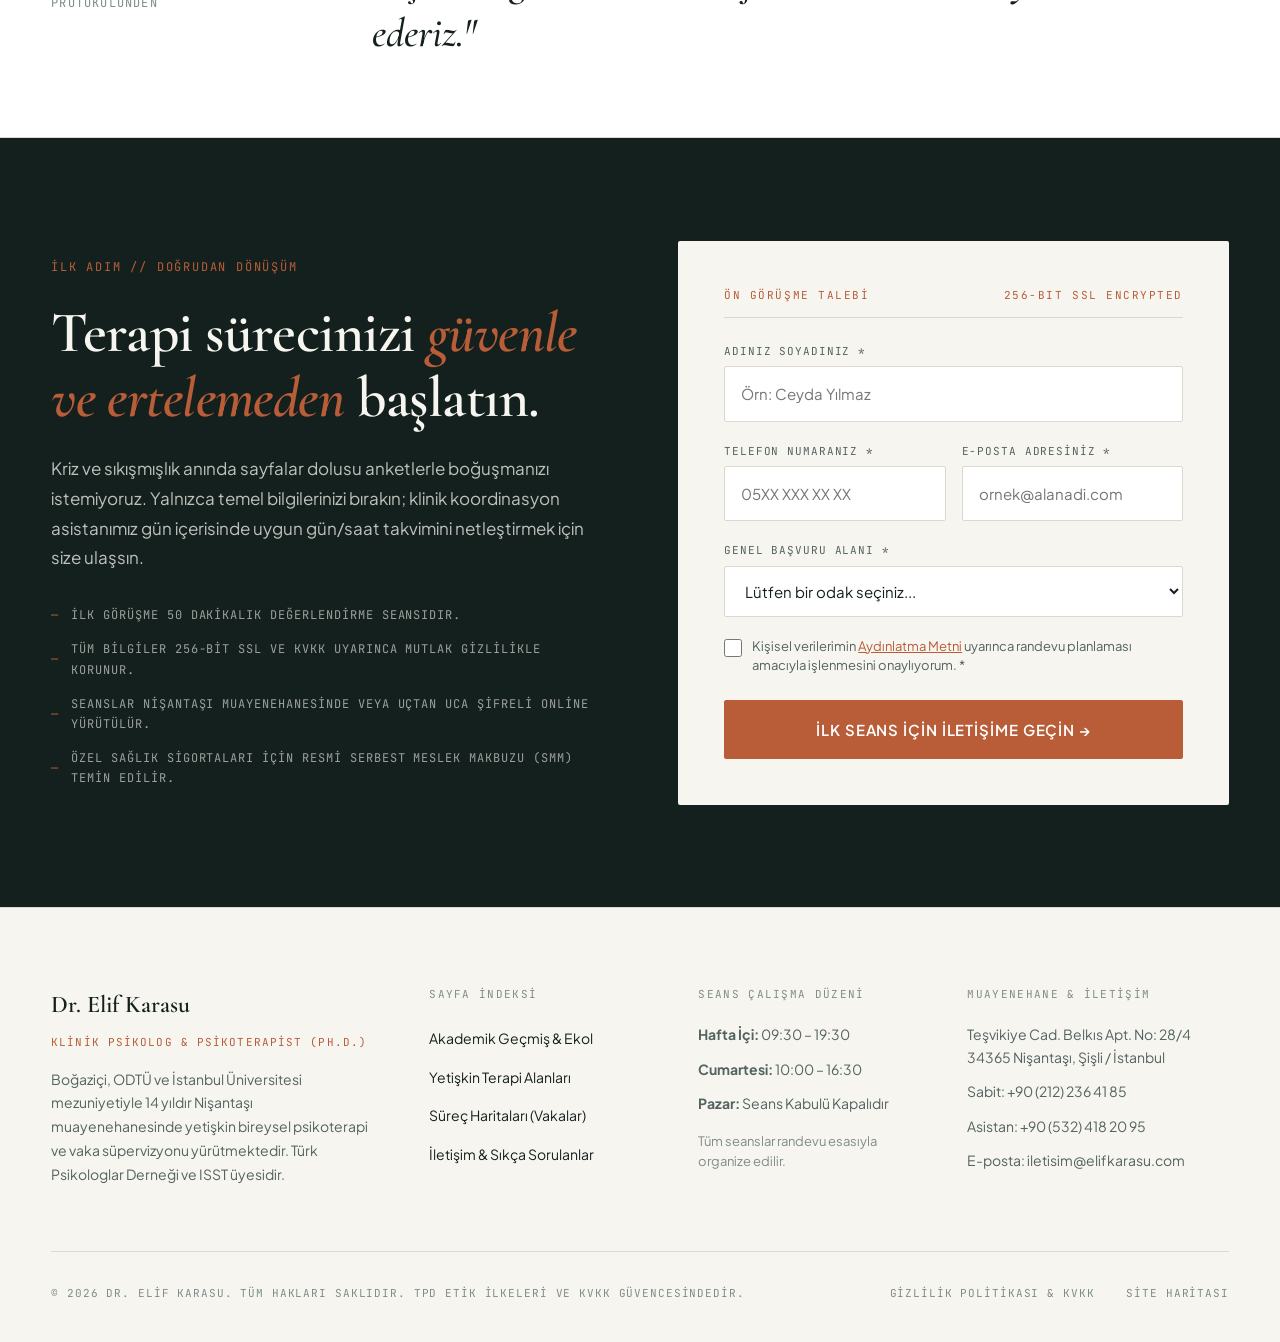
==== commit e68c4ac5: "refactor: principal architectural redesign (asymmetric brutalism, editorial typography, dossier pane" ====
--- a/index.html
+++ b/index.html
@@ -6,28 +6,35 @@
   <meta http-equiv="X-Content-Type-Options" content="nosniff">
   <meta http-equiv="X-Frame-Options" content="DENY">
   <meta name="referrer" content="strict-origin-when-cross-origin">
-  <title>Dr. Elif Karasu | Klinik Psikolog — Bireysel Psikoterapi</title>
-  <meta name="description" content="Kıdemli Klinik Psikolog Dr. Elif Karasu, bilimsel yaklaşım ve klinik deneyimle bireysel terapi süreçlerinde derinlikli rehberlik sunmaktadır.">
+  
+  <title>Dr. Elif Karasu | Kıdemli Klinik Psikolog & Şema Terapisti — Nişantaşı, İstanbul</title>
+  <meta name="description" content="Kıdemli Klinik Psikolog Dr. Elif Karasu (Ph.D.). 14 yıllık klinik tecrübe, Boğaziçi-ODTÜ-İÜ akademik geçmişi ve ISST akreditasyonu ile Nişantaşı'nda yetişkin bireysel psikoterapi.">
   <link rel="canonical" href="https://www.elifkarasu.com/index.html">
+  
+  <!-- Open Graph / Meta -->
   <meta property="og:type" content="website">
-  <meta property="og:title" content="Dr. Elif Karasu | Klinik Psikolog — Bireysel Psikoterapi">
-  <meta property="og:description" content="Kıdemli Klinik Psikolog Dr. Elif Karasu, bilimsel yaklaşım ve klinik deneyimle bireysel terapi süreçlerinde derinlikli rehberlik sunmaktadır.">
+  <meta property="og:title" content="Dr. Elif Karasu | Kıdemli Klinik Psikolog — Bireysel Psikoterapi">
+  <meta property="og:description" content="Zihnin karmaşıklığına bilimin ve klinik deneyimin ışığında sakin, etik ve dönüştürücü bir alan açmak.">
   <meta property="og:url" content="https://www.elifkarasu.com/index.html">
   <meta property="og:locale" content="tr_TR">
   <meta property="og:site_name" content="Dr. Elif Karasu - Klinik Psikolog">
+  
   <link rel="icon" type="image/svg+xml" href="favicon.svg">
   <link rel="manifest" href="site.webmanifest">
+  
+  <!-- Fonts & Stylesheet -->
   <link rel="preconnect" href="https://fonts.googleapis.com">
   <link rel="preconnect" href="https://fonts.gstatic.com" crossorigin>
-  <link href="https://fonts.googleapis.com/css2?family=Inter:wght@400;500;600;700&family=Playfair+Display:ital,wght@0,400;0,600;0,700;1,400&display=swap" rel="stylesheet">
   <link rel="stylesheet" href="css/style.css">
   
+  <!-- Structured Data JSON-LD (MedicalBusiness) -->
   <script type="application/ld+json">
   {
     "@context": "https://schema.org",
     "@type": "MedicalBusiness",
-    "name": "Dr. Elif Karasu — Klinik Psikolog & Psikoterapist",
-    "description": "Kıdemli Klinik Psikolog Dr. Elif Karasu, 14 yıllık klinik tecrübesiyle Nişantaşı muayenehanesinde yetişkin bireysel psikoterapi, kaygı, depresyon ve şema terapi odaklı derinlikli seanslar yürütmektedir.",
+    "name": "Dr. Elif Karasu — Klinik Psikoloji & Psikoterapi",
+    "image": "https://www.elifkarasu.com/favicon.svg",
+    "description": "Kıdemli Klinik Psikolog Dr. Elif Karasu, 14 yıllık klinik deneyimiyle Nişantaşı muayenehanesinde yetişkin bireysel psikoterapi ve Şema Terapi seansları yürütmektedir.",
     "url": "https://www.elifkarasu.com/index.html",
     "telephone": "+902122364185",
     "email": "iletisim@elifkarasu.com",
@@ -64,186 +71,405 @@
   </script>
 </head>
 <body>
-  <a href="#main-content" class="skip-link">İçeriğe geç</a>
+  <a href="#main-content" class="skip-link">Doğrudan ana içeriğe geç</a>
   <div class="nav-overlay" id="nav-overlay"></div>
+
+  <!-- TOP RUNNING MASTHEAD BAR -->
+  <aside class="top-meta-bar" aria-label="Klinik çalışma durumu ve lokasyon">
+    <div class="container top-meta-inner">
+      <div class="meta-status">
+        <span class="status-dot"></span>
+        <span>Klinik Pratik: Nişantaşı Muayenehane & Şifreli Online</span>
+      </div>
+      <div>
+        <span>ISST Akredite İleri Şema Terapisti · TPD Sicil: 2041</span>
+      </div>
+      <div>
+        <span>Randevu Hattı: <a href="tel:+902122364185" style="color: var(--text-main); font-weight: 500;">+90 (212) 236 41 85</a></span>
+      </div>
+    </div>
+  </aside>
+
+  <!-- MAIN EDITORIAL HEADER -->
   <header class="site-header" id="site-header">
     <div class="container header-inner">
-      <a href="index.html" class="logo" aria-label="Ana Sayfa - Dr. Elif Karasu">
-        <span class="logo-name">Elif Karasu</span>
-        <span class="logo-sep">—</span>
-        <span class="logo-desc">Klinik Psikolog</span>
+      <a href="index.html" class="logo-lockup" aria-label="Ana Sayfa — Dr. Elif Karasu">
+        <span class="logo-monogram">EK</span>
+        <div class="logo-titles">
+          <span class="logo-name">Dr. Elif Karasu</span>
+          <span class="logo-sub">Klinik Psikolog · Doktora (Ph.D.)</span>
+        </div>
       </a>
-      <nav class="main-nav" id="main-nav" aria-label="Ana menü">
-        <ul class="nav-list">
-          <li class="nav-item"><a href="hakkimda.html" class="nav-link">Hakkımda</a></li>
-          <li class="nav-item"><a href="calisma-alanlari.html" class="nav-link">Çalışma Alanları</a></li>
-          <li class="nav-item"><a href="vaka-yaklasimlari.html" class="nav-link">Vaka Yaklaşımları</a></li>
-          <li class="nav-item"><a href="iletisim.html" class="nav-link">İletişim</a></li>
+
+      <nav class="main-nav" id="main-nav" aria-label="Ana menü navigasyonu">
+        <ul class="nav-links">
+          <li><a href="hakkimda.html" class="nav-link">Hakkımda</a></li>
+          <li><a href="calisma-alanlari.html" class="nav-link">Çalışma Alanları</a></li>
+          <li><a href="vaka-yaklasimlari.html" class="nav-link">Vaka Yaklaşımları</a></li>
+          <li><a href="iletisim.html" class="nav-link">İletişim & SSS</a></li>
         </ul>
-        <a href="iletisim.html" class="header-cta">İlk Görüşme</a>
+        <a href="#ilk-seans" class="nav-cta">
+          <span>İlk Seans Randevusu</span>
+          <span aria-hidden="true">→</span>
+        </a>
       </nav>
-      <button class="menu-toggle" id="menu-toggle" aria-expanded="false" aria-controls="main-nav" aria-label="Menüyü aç">
-        <span class="menu-line"></span>
-        <span class="menu-line"></span>
+
+      <button class="menu-toggle" id="menu-toggle" aria-expanded="false" aria-controls="main-nav" aria-label="Navigasyon menüsünü aç">
+        <span></span>
+        <span></span>
+        <span></span>
       </button>
     </div>
   </header>
 
   <main id="main-content" role="main">
-    <section class="hero fade-in-up">
-      <div class="container">
-        <p class="hero-label">KLİNİK PSİKOLOJİ · BİREYSEL TERAPİ</p>
-        <h1 class="hero-title fade-in-up" style="animation-delay: 0.1s">Zihnin karmaşıklığına, bilimin ve deneyimin ışığında sakin bir alan açmak.</h1>
-        <div class="hero-line fade-in-up" style="animation-delay: 0.2s"></div>
-        <p class="hero-subtitle fade-in-up" style="animation-delay: 0.3s">Kıdemli Klinik Psikolog Dr. Elif Karasu, klinik deneyimi ve akademik çalışmalarıyla bireysel terapi süreçlerinizde derinlikli ve kalıcı dönüşüm odaklı bir rehberlik sunuyor.</p>
-        <div class="hero-actions fade-in-up" style="animation-delay: 0.4s">
-          <a href="iletisim.html" class="btn btn-primary">İlk Görüşmeyi Planlayın</a>
-          <a href="calisma-alanlari.html" class="btn btn-secondary">Çalışma Alanları</a>
-        </div>
-      </div>
-    </section>
-
-    <!-- Akademik Kıdem & Akreditasyon Özeti (Editorial Credentials Bar) -->
-    <section style="border-top: 1px solid var(--color-border); border-bottom: 1px solid var(--color-border); background-color: var(--color-bg-alt); padding: var(--space-3) 0;">
-      <div class="container">
-        <div style="display: flex; flex-wrap: wrap; justify-content: space-between; align-items: center; gap: var(--space-2); font-size: 0.8125rem; letter-spacing: 0.08em; text-transform: uppercase; color: var(--color-text-muted);">
-          <span>Boğaziçi Üniversitesi (B.A.)</span>
-          <span style="color: var(--color-border-dark);">·</span>
-          <span>ODTÜ Klinik Psikoloji (M.S.)</span>
-          <span style="color: var(--color-border-dark);">·</span>
-          <span>İstanbul Üniv. Doktora (Ph.D.)</span>
-          <span style="color: var(--color-border-dark);">·</span>
-          <span>ISST Akredite Şema Terapisti</span>
-          <span style="color: var(--color-border-dark);">·</span>
-          <span>14 Yıl Klinik Deneyim</span>
-        </div>
-      </div>
-    </section>
-
-    <section class="section">
-      <div class="container fade-in-up">
-        <p class="section-label">YAKLAŞIM</p>
-        <h2 class="section-title">Terapi sürecine bakış</h2>
-        <p class="section-desc">Her bireyin hikayesi benzersizdir. Terapötik sürecin temeli, güvenli ve yargısız bir alanda, bilimsel yöntemlerle kişisel dönüşüme eşlik etmektir.</p>
-        
-        <div class="approach-list">
-          <div class="approach-item fade-in-up" style="animation-delay: 0.1s">
-            <span class="approach-num">01</span>
-            <h3 class="approach-title">Dinleme ve Anlama</h3>
-            <p class="approach-text">Sizi ve deneyimlerinizi derinlemesine duymaya ve şefkatle anlamaya odaklanıyoruz. Kendi sesinize daha yakından bakmanız için güvenli bir alan yaratıyoruz.</p>
-          </div>
-          <div class="approach-item fade-in-up" style="animation-delay: 0.2s">
-            <span class="approach-num">02</span>
-            <h3 class="approach-title">Birlikte Keşfetme</h3>
-            <p class="approach-text">Sıkıntı veren döngüleri, duygu ve düşünce kalıplarını birlikte keşfediyor, sorunların kökenlerine birlikte iniyoruz.</p>
-          </div>
-          <div class="approach-item fade-in-up" style="animation-delay: 0.3s">
-            <span class="approach-num">03</span>
-            <h3 class="approach-title">Kalıcı Dönüşüm</h3>
-            <p class="approach-text">Amacımız yalnızca semptomları hafifletmek değil; kendi kaynaklarınızı fark etmenizi sağlayarak sürdürülebilir, köklü bir değişim inşa etmektir.</p>
-          </div>
-        </div>
-      </div>
-    </section>
-
-    <section class="section section--alt">
-      <div class="container fade-in-up">
-        <p class="section-label">ÇALIŞMA ALANLARI</p>
-        <h2 class="section-title">Hangi alanlarda çalışıyorum</h2>
-        
-        <div class="editorial-grid editorial-grid--2col">
-          <article class="editorial-item fade-in-up stagger-1">
-            <span class="editorial-item__label">01</span>
-            <h3 class="editorial-item__title">Kaygı ve Anksiyete Bozuklukları</h3>
-            <p class="editorial-item__text">Sürekli endişe hali, panik ataklar, fobiler ve sosyal kaygılarla başa çıkma stratejileri geliştiriyoruz.</p>
-            <a href="calisma-alanlari.html" class="editorial-item__link">Detaylı bilgi</a>
+    <!-- HERO: ASYMMETRIC BRUTALIST & EDITORIAL SPREAD -->
+    <section class="hero-editorial">
+      <div class="container">
+        <div class="hero-grid">
+          <!-- Sol Kolon: Editoryal Başlık ve Giriş -->
+          <div class="hero-content">
+            <div class="hero-kicker">KLİNİK PSİKOLOJİ · BİREYSEL TERAPİ · VOL. XIV</div>
+            <h1 class="hero-headline">
+              Zihnin karmaşıklığına, <em>bilimin ve deneyimin</em> ışığında sakin bir alan açmak.
+            </h1>
+            <p class="hero-lead">
+              14 yıllık üniversite hastanesi ve klinik pratiğiyle; kaygı döngüleri, ilişkisel tıkanıklıklar ve erken çocukluk şemalarında kanıta dayalı, yargısız ve kalıcı dönüşüm odaklı bireysel psikoterapi rehberliği.
+            </p>
+            <div class="hero-action-group">
+              <a href="#ilk-seans" class="btn btn-primary">İlk Seans İçin İletişime Geçin</a>
+              <a href="calisma-alanlari.html" class="btn btn-secondary">Çalışma Alanları İndeksi</a>
+            </div>
+          </div>
+
+          <!-- Sağ Kolon: Architectural Dossier Panel -->
+          <aside class="hero-dossier" aria-label="Klinik çerçeve özeti">
+            <div class="dossier-spec-list">
+              <div class="dossier-spec-row">
+                <span class="dossier-spec-label">KLİNİSYEN</span>
+                <span class="dossier-spec-value">Dr. Elif Karasu (Ph.D.)</span>
+              </div>
+              <div class="dossier-spec-row">
+                <span class="dossier-spec-label">FORMASYON</span>
+                <span class="dossier-spec-value">Boğaziçi (B.A.) · ODTÜ (M.S.) · İÜ (Ph.D.)</span>
+              </div>
+              <div class="dossier-spec-row">
+                <span class="dossier-spec-label">AKREDİTASYON</span>
+                <span class="dossier-spec-value">ISST İleri Şema Terapisti & Süpervizör</span>
+              </div>
+              <div class="dossier-spec-row">
+                <span class="dossier-spec-label">LOKASYON</span>
+                <span class="dossier-spec-value">Nişantaşı Muayenehane / Şifreli Online</span>
+              </div>
+              <div class="dossier-spec-row">
+                <span class="dossier-spec-label">ÇERÇEVE</span>
+                <span class="dossier-spec-value">50 Dk · Mutlak Mesleki Mahremiyet</span>
+              </div>
+            </div>
+
+            <div class="dossier-quote-box">
+              "Terapi odasında semptom bastırılacak bir arıza değil; karşılanmamış temel duygusal ihtiyaçların bugüne ulaşan anlamlı feryadıdır."
+            </div>
+          </aside>
+        </div>
+      </div>
+    </section>
+
+    <!-- CREDENTIALS TICKER -->
+    <section class="credentials-bar" aria-label="Akademik sertifikasyonlar">
+      <div class="container">
+        <div class="credentials-list">
+          <div class="cred-item">Boğaziçi Üniv. Psikoloji (B.A.)</div>
+          <span class="cred-sep">/</span>
+          <div class="cred-item">ODTÜ Klinik Psikoloji (M.S.)</div>
+          <span class="cred-sep">/</span>
+          <div class="cred-item">İstanbul Üniv. Klinik Doktora (Ph.D.)</div>
+          <span class="cred-sep">/</span>
+          <div class="cred-item">ISST Uluslararası Sertifikalı Şema Terapisti</div>
+          <span class="cred-sep">/</span>
+          <div class="cred-item">14 Yıl Aktif Klinik Pratik</div>
+        </div>
+      </div>
+    </section>
+
+    <!-- 02. SECTION: KLİNİK YAKLAŞIMIN ÜÇ SACAYAĞI -->
+    <section class="editorial-section">
+      <div class="container">
+        <div class="section-head-split">
+          <div class="section-tag">METODOLOJİ // 01</div>
+          <div>
+            <h2 class="section-title-serif">İçgörüden eyleme uzanan yapılandırılmış süreç.</h2>
+            <p class="section-desc-lead">
+              Klinik uygulamam, genelgeçer tavsiyeler vermek yerine kişinin kendi içsel kaynaklarını uyandırmayı ve yaşam döngülerini kökten dönüştürmeyi hedefler.
+            </p>
+          </div>
+        </div>
+
+        <div class="approach-matrix">
+          <article class="matrix-col fade-in delay-1">
+            <div>
+              <div class="matrix-num">01</div>
+              <h3 class="matrix-title">Derinlemesine Dinleme & Formülasyon</h3>
+              <p class="matrix-body">
+                Yüzeysel semptomların ardındaki erken dönem uyumsuz şemaları ve kök inançları tespit ediyoruz. Sizi buraya getiren döngüleri yargılamadan, şefkatle ve bilimsel bir gözle haritalandırıyoruz.
+              </p>
+            </div>
+            <div class="matrix-footnote">AŞAMA 01: KEŞİF & KAPSAMA</div>
           </article>
-          <article class="editorial-item fade-in-up stagger-2">
-            <span class="editorial-item__label">02</span>
-            <h3 class="editorial-item__title">Depresyon ve Duygudurum</h3>
-            <p class="editorial-item__text">Hayattan alınan keyfin azalması, kronik yorgunluk, umutsuzluk ve değersizlik hisleriyle çalışıyoruz.</p>
-            <a href="calisma-alanlari.html" class="editorial-item__link">Detaylı bilgi</a>
+
+          <article class="matrix-col fade-in delay-2">
+            <div>
+              <div class="matrix-num">02</div>
+              <h3 class="matrix-title">Yaşantısal Onarım & Bilişsel Esneklik</h3>
+              <p class="matrix-body">
+                Yalnızca entelektüel düzeyde anlamak yetmez; duygusal modlara imajinasyon ve sandalye diyaloglarıyla temas ederek bedensel ve duygusal hafızayı seans odasında onarıyoruz.
+              </p>
+            </div>
+            <div class="matrix-footnote">AŞAMA 02: DENEYİMSEL MÜDAHALE</div>
           </article>
-          <article class="editorial-item fade-in-up stagger-3">
-            <span class="editorial-item__label">03</span>
-            <h3 class="editorial-item__title">Travma Sonrası Stres</h3>
-            <p class="editorial-item__text">Geçmiş olumsuz yaşantıların bugünkü etkilerini anlamlandırmak ve travmatik izleri iyileştirmek için çalışıyoruz.</p>
-            <a href="calisma-alanlari.html" class="editorial-item__link">Detaylı bilgi</a>
+
+          <article class="matrix-col fade-in delay-3">
+            <div>
+              <div class="matrix-num">03</div>
+              <h3 class="matrix-title">Sağlıklı Yetişkin Duruşunun İnşası</h3>
+              <p class="matrix-body">
+                Terapiste bağımlı kalmadan, kendi sınırlarınızı çizebilen, duygularınızı düzenleyebilen ve hayatınızın sorumluluğunu güvenle üstlenen kalıcı içsel dayanıklılığı inşa ediyoruz.
+              </p>
+            </div>
+            <div class="matrix-footnote">AŞAMA 03: SÜRDÜRÜLEBİLİR DÖNÜŞÜM</div>
           </article>
-          <article class="editorial-item fade-in-up stagger-4">
-            <span class="editorial-item__label">04</span>
-            <h3 class="editorial-item__title">Varoluşsal Sorgulamalar</h3>
-            <p class="editorial-item__text">Hayatın anlamı, ölüm, özgürlük, yalnızlık ve belirsizlikle ilgili temel insani kaygılar üzerine odaklanıyoruz.</p>
-            <a href="calisma-alanlari.html" class="editorial-item__link">Detaylı bilgi</a>
-          </article>
-        </div>
-      </div>
-    </section>
-
-    <section class="section">
-      <div class="container fade-in-up">
-        <blockquote class="pull-quote">
-          "Terapi, bir insanın kendi iç dünyasını tanımaya cesaret ettiği, sessiz ama köklü bir dönüşüm alanıdır."
-        </blockquote>
-      </div>
-    </section>
-
-    <section class="cta-banner fade-in-up">
-      <div class="container">
-        <div class="cta-banner__inner">
+        </div>
+      </div>
+    </section>
+
+    <!-- 03. SECTION: ÇALIŞMA ALANLARI EDİTORYAL İNDEKSİ -->
+    <section class="editorial-section" style="background-color: var(--bg-subtle);">
+      <div class="container">
+        <div class="section-head-split">
+          <div class="section-tag">KLİNİK ODAK // 02</div>
           <div>
-            <h2 class="cta-banner__title">Terapi sürecinize başlamak ister misiniz?</h2>
-            <p class="cta-banner__text">Sizi daha iyi anlamam ve nasıl yardımcı olabileceğimi değerlendirmemiz için bir ön görüşme ayarlayabiliriz.</p>
-          </div>
-          <div class="cta-banner__action">
-            <a href="iletisim.html" class="btn btn-primary">İlk Görüşmeyi Planlayın</a>
+            <h2 class="section-title-serif">Hangi meselelerde birlikte çalışıyoruz?</h2>
+            <p class="section-desc-lead">
+              Yetişkin bireysel psikoterapide odaklandığım başlıca zorlanma alanları. Her bir başlık, kanıta dayalı yöntemler ve kişiye özel klinik ihtiyaçlar çerçevesinde ele alınır.
+            </p>
+          </div>
+        </div>
+
+        <div class="areas-directory">
+          <a href="calisma-alanlari.html#kaygi" class="area-row">
+            <span class="area-index">[01]</span>
+            <h3 class="area-name">Kaygı & Panik Bozuklukları</h3>
+            <p class="area-desc">Sürekli felaket beklentisi, performans endişesi, agorafobi ve bedensel panik belirtilerini anlamlandırma ve yatıştırma.</p>
+            <span class="area-arrow">→</span>
+          </a>
+
+          <a href="calisma-alanlari.html#depresyon" class="area-row">
+            <span class="area-index">[02]</span>
+            <h3 class="area-name">Depresyon & Kronik Tükenmişlik</h3>
+            <p class="area-desc">Hayattan keyif alamama, kronik yorgunluk, anlamsızlık hissi ve mesleki tükenmişlik döngülerini kırma.</p>
+            <span class="area-arrow">→</span>
+          </a>
+
+          <a href="calisma-alanlari.html#iliski" class="area-row">
+            <span class="area-index">[03]</span>
+            <h3 class="area-name">İlişki Dinamikleri & Şemalar</h3>
+            <p class="area-desc">Terk edilme korkusu, duygusal yoksunluk, aşırı fedakarlık ve tekrarlayan yıkıcı ilişki kalıplarını dönüştürme.</p>
+            <span class="area-arrow">→</span>
+          </a>
+
+          <a href="calisma-alanlari.html#travma" class="area-row">
+            <span class="area-index">[04]</span>
+            <h3 class="area-name">Travma & Erken Dönem Yaralanmaları</h3>
+            <p class="area-desc">Geçmişte yaşanan duygusal ihmal, sınır ihlalleri veya sarsıcı olayların bugünkü hayata sızan izlerini güvenle işleme.</p>
+            <span class="area-arrow">→</span>
+          </a>
+
+          <a href="calisma-alanlari.html#yas" class="area-row">
+            <span class="area-index">[05]</span>
+            <h3 class="area-name">Kayıp, Yas & Ayrılık Süreçleri</h3>
+            <p class="area-desc">Önemli bir kaybın ya da boşanmanın ardından donmuş duygulara alan açarak yaşama yeniden bağlanabilme.</p>
+            <span class="area-arrow">→</span>
+          </a>
+
+          <a href="calisma-alanlari.html#varolus" class="area-row">
+            <span class="area-index">[06]</span>
+            <h3 class="area-name">Yaşam Geçişleri & Varoluşsal Krizler</h3>
+            <p class="area-desc">Kariyer kırılmaları, orta yaş dönemi, kimlik sorgulamaları ve bireysel özgürlük sınırlarında derinlikli rehberlik.</p>
+            <span class="area-arrow">→</span>
+          </a>
+        </div>
+      </div>
+    </section>
+
+    <!-- 04. SECTION: EDITORIAL PULL QUOTE SPREAD -->
+    <section class="quote-spread">
+      <div class="container">
+        <div class="quote-inner">
+          <div class="quote-citation">
+            <strong>DR. ELİF KARASU</strong>
+            <span>KLİNİK GÖZLEM & TEZ PROTOKOLÜNDEN</span>
+          </div>
+          <blockquote class="quote-text-large">
+            "Kendimizden sakladığımız gölgelerle barışmadıkça, başımıza gelen her tesadüfü kader zannetmeye devam ederiz."
+          </blockquote>
+        </div>
+      </div>
+    </section>
+
+    <!-- 05. SECTION: PRIMARY CRO — SÜRTÜNMESİZ DOĞRUDAN BAŞVURU KARTI -->
+    <section class="booking-section" id="ilk-seans">
+      <div class="container">
+        <div class="booking-grid">
+          <!-- Sol Açıklama -->
+          <div>
+            <div class="section-tag" style="color: var(--accent); margin-bottom: 1.5rem;">İLK ADIM // DOĞRUDAN DÖNÜŞÜM</div>
+            <h2 class="booking-title">
+              Terapi sürecinizi <em>güvenle ve ertelemeden</em> başlatın.
+            </h2>
+            <p class="booking-copy">
+              Kriz ve sıkışmışlık anında sayfalar dolusu anketlerle boğuşmanızı istemiyoruz. Yalnızca temel bilgilerinizi bırakın; klinik koordinasyon asistanımız gün içerisinde uygun gün/saat takvimini netleştirmek için size ulaşsın.
+            </p>
+
+            <ul class="booking-specs">
+              <li>İlk görüşme 50 dakikalık değerlendirme seansıdır.</li>
+              <li>Tüm bilgiler 256-bit SSL ve KVKK uyarınca mutlak gizlilikle korunur.</li>
+              <li>Seanslar Nişantaşı muayenehanesinde veya uçtan uca şifreli online yürütülür.</li>
+              <li>Özel sağlık sigortaları için resmi Serbest Meslek Makbuzu (SMM) temin edilir.</li>
+            </ul>
+          </div>
+
+          <!-- Sağ: Sürtünmesiz Form Kartı -->
+          <div class="booking-card">
+            <div class="booking-card-head">
+              <span>ÖN GÖRÜŞME TALEBİ</span>
+              <span>256-BIT SSL ENCRYPTED</span>
+            </div>
+
+            <form id="hero-booking-form" action="#" method="POST" novalidate>
+              <div class="form-hp" aria-hidden="true" style="display:none;">
+                <input type="text" name="website" tabindex="-1" autocomplete="off">
+              </div>
+
+              <div class="form-field">
+                <label for="book-name" class="field-label">Adınız Soyadınız *</label>
+                <input type="text" id="book-name" name="name" class="field-input" required autocomplete="name" placeholder="Örn: Ceyda Yılmaz">
+                <span class="field-error-msg">Lütfen adınızı ve soyadınızı belirtiniz.</span>
+              </div>
+
+              <div style="display: grid; grid-template-columns: 1fr 1fr; gap: 1rem;">
+                <div class="form-field">
+                  <label for="book-phone" class="field-label">Telefon Numaranız *</label>
+                  <input type="tel" id="book-phone" name="phone" class="field-input" required autocomplete="tel" placeholder="05XX XXX XX XX">
+                  <span class="field-error-msg">Geçerli bir telefon giriniz.</span>
+                </div>
+                <div class="form-field">
+                  <label for="book-email" class="field-label">E-posta Adresiniz *</label>
+                  <input type="email" id="book-email" name="email" class="field-input" required autocomplete="email" placeholder="ornek@alanadi.com">
+                  <span class="field-error-msg">Geçerli bir e-posta giriniz.</span>
+                </div>
+              </div>
+
+              <div class="form-field">
+                <label for="book-interest" class="field-label">Genel Başvuru Alanı *</label>
+                <select id="book-interest" name="interest" class="field-select" required>
+                  <option value="" disabled selected>Lütfen bir odak seçiniz...</option>
+                  <option value="Kaygı & Panik Bozukluk">Kaygı, Panik & Yoğun Endişe</option>
+                  <option value="Depresyon & Tükenmişlik">Depresyon, Keyifsizlik & Tükenmişlik</option>
+                  <option value="İlişki & Bağlanma Sorunları">İlişki Dinamikleri & Bağlanma</option>
+                  <option value="Kayıp, Yas & Ayrılık">Kayıp, Yas & Ayrılık Süreci</option>
+                  <option value="Geçmiş Yaşantılar & Travma">Geçmiş Travmalar & Şema Terapi</option>
+                  <option value="İlk Seansta Birlikte Belirleme">İlk Seansta Birlikte Belirleme</option>
+                </select>
+                <span class="field-error-msg">Lütfen bir başvuru konusu seçiniz.</span>
+              </div>
+
+              <div class="field-checkbox-row">
+                <input type="checkbox" id="book-kvkk" name="kvkk" required>
+                <label for="book-kvkk">
+                  Kişisel verilerimin <a href="gizlilik-politikasi.html" target="_blank" rel="noopener">Aydınlatma Metni</a> uyarınca randevu planlaması amacıyla işlenmesini onaylıyorum. *
+                </label>
+              </div>
+
+              <button type="submit" class="btn btn-primary" style="width: 100%; min-height: 56px; font-size: 0.9375rem;">
+                İlk Seans İçin İletişime Geçin →
+              </button>
+
+              <div class="form-status" role="alert"></div>
+            </form>
           </div>
         </div>
       </div>
     </section>
   </main>
 
+  <!-- MONOGRAPHIC ARCHITECTURAL FOOTER -->
   <footer class="site-footer" role="contentinfo">
     <div class="container">
-      <div class="footer-grid">
-        <div class="footer-col">
-          <p class="footer-name">Dr. Elif Karasu</p>
-          <p class="footer-desc">Klinik Psikolog · Bireysel Psikoterapi</p>
-          <p class="footer-note">Bilimsel yaklaşım ve etik çerçevede, bireysel terapi süreçlerinde kalıcı dönüşüm odaklı rehberlik.</p>
-        </div>
-        <div class="footer-col">
-          <p class="footer-heading">Sayfalar</p>
-          <ul class="footer-links">
-            <li><a href="hakkimda.html">Hakkımda</a></li>
-            <li><a href="calisma-alanlari.html">Çalışma Alanları</a></li>
-            <li><a href="vaka-yaklasimlari.html">Vaka Yaklaşımları</a></li>
-            <li><a href="iletisim.html">İletişim & SSS</a></li>
+      <div class="footer-main-grid">
+        <!-- Biyografi Kolonu -->
+        <div>
+          <p class="footer-bio-title">Dr. Elif Karasu</p>
+          <p class="footer-bio-sub">Klinik Psikolog & Psikoterapist (Ph.D.)</p>
+          <p class="footer-bio-text">
+            Boğaziçi, ODTÜ ve İstanbul Üniversitesi mezuniyetiyle 14 yıldır Nişantaşı muayenehanesinde yetişkin bireysel psikoterapi ve vaka süpervizyonu yürütmektedir. Türk Psikologlar Derneği ve ISST üyesidir.
+          </p>
+        </div>
+
+        <!-- Hızlı Navigasyon -->
+        <div>
+          <p class="footer-col-header">SAYFA İNDEKSİ</p>
+          <ul class="footer-nav-list">
+            <li><a href="hakkimda.html">Akademik Geçmiş & Ekol</a></li>
+            <li><a href="calisma-alanlari.html">Yetişkin Terapi Alanları</a></li>
+            <li><a href="vaka-yaklasimlari.html">Süreç Haritaları (Vakalar)</a></li>
+            <li><a href="iletisim.html">İletişim & Sıkça Sorulanlar</a></li>
           </ul>
         </div>
-        <div class="footer-col">
-          <p class="footer-heading">İletişim</p>
-          <ul class="footer-contact">
-            <li>Teşvikiye Cad. Belkıs Apt. No: 28/4, Nişantaşı, İstanbul</li>
-          <li><a href="tel:+902122364185">+90 (212) 236 41 85</a></li>
-          <li><a href="mailto:iletisim@elifkarasu.com">iletisim@elifkarasu.com</a></li>
-          </ul>
-        </div>
-      </div>
-      <div class="footer-bottom">
-        <p>&copy; 2026 Dr. Elif Karasu. Tüm hakları saklıdır.</p>
-        <a href="gizlilik-politikasi.html">Gizlilik Politikası & KVKK</a>
+
+        <!-- Çalışma Saatleri -->
+        <div>
+          <p class="footer-col-header">SEANS ÇALIŞMA DÜZENİ</p>
+          <div class="footer-contact-specs">
+            <p><strong>Hafta İçi:</strong> 09:30 – 19:30</p>
+            <p><strong>Cumartesi:</strong> 10:00 – 16:30</p>
+            <p><strong>Pazar:</strong> Seans Kabulü Kapalıdır</p>
+            <p style="font-size: 0.8125rem; color: var(--text-light); margin-top: 4px;">Tüm seanslar randevu esasıyla organize edilir.</p>
+          </div>
+        </div>
+
+        <!-- Muayenehane Lokasyonu -->
+        <div>
+          <p class="footer-col-header">MUAYENEHANE & İLETİŞİM</p>
+          <div class="footer-contact-specs">
+            <p>Teşvikiye Cad. Belkıs Apt. No: 28/4<br>34365 Nişantaşı, Şişli / İstanbul</p>
+            <p>Sabit: <a href="tel:+902122364185">+90 (212) 236 41 85</a></p>
+            <p>Asistan: <a href="tel:+905324182095">+90 (532) 418 20 95</a></p>
+            <p>E-posta: <a href="mailto:iletisim@elifkarasu.com">iletisim@elifkarasu.com</a></p>
+          </div>
+        </div>
+      </div>
+
+      <div class="footer-bottom-row">
+        <p>&copy; 2026 Dr. Elif Karasu. Tüm hakları saklıdır. TPD Etik İlkeleri ve KVKK güvencesindedir.</p>
+        <div>
+          <a href="gizlilik-politikasi.html" style="margin-right: 1.5rem;">Gizlilik Politikası & KVKK</a>
+          <a href="sitemap.xml">Site Haritası</a>
+        </div>
       </div>
     </div>
   </footer>
+
+  <!-- ÇEREZ BİLDİRİMİ -->
   <div class="cookie-banner" id="cookie-banner" role="dialog" aria-label="Çerez bildirimi">
-    <div class="cookie-inner">
-      <p class="cookie-text">Bu web sitesi, deneyiminizi iyileştirmek için temel çerezler kullanmaktadır. Detaylı bilgi için <a href="gizlilik-politikasi.html">Gizlilik Politikası</a> sayfamızı inceleyebilirsiniz.</p>
-      <div class="cookie-actions">
-        <button class="cookie-btn cookie-btn--accept" id="cookie-accept">Kabul Et</button>
-        <button class="cookie-btn cookie-btn--reject" id="cookie-reject">Reddet</button>
-      </div>
+    <p class="cookie-text">
+      Bu web sitesi, güvenli oturum ve temel işlevsellik amacıyla asgari düzeyde çerez kullanır. Detaylı bilgiye <a href="gizlilik-politikasi.html">Gizlilik Politikası & KVKK</a> metninden ulaşabilirsiniz.
+    </p>
+    <div class="cookie-actions">
+      <button class="cookie-btn cookie-btn-accept" id="cookie-accept">Kabul Et</button>
+      <button class="cookie-btn cookie-btn-reject" id="cookie-reject">Reddet</button>
     </div>
   </div>
+
   <script src="js/main.js"></script>
 </body>
 </html>
--- a/css/style.css
+++ b/css/style.css
@@ -1,1401 +1,1714 @@
-/* ============================================
-   DESIGN SYSTEM — Dr. Elif Karasu
-   Asimetrik Brutalizm & Editoryal Minimalizm
-   ============================================ */
-
-/* --- CUSTOM PROPERTIES --- */
+/* ==========================================================================
+   DR. ELİF KARASU — PRINCIPAL EDITORIAL DESIGN SYSTEM
+   Style: Asymmetric Brutalism & High-End Editorial Minimalism
+   Aesthetic Reference: Architectural Digest / Swiss International Typographic
+   ========================================================================== */
+
+@import url('https://fonts.googleapis.com/css2?family=Cormorant+Garamond:ital,wght@0,400;0,500;0,600;0,700;1,400;1,600&family=Plus+Jakarta+Sans:wght@300;400;500;600;700&family=JetBrains+Mono:wght@400;500&display=swap');
+
+/* --- CUSTOM VARIABLES --- */
 :root {
-  --color-bg: #FBF9F6;
-  --color-bg-alt: #F5F1EC;
-  --color-text: #1A2624;
-  --color-text-muted: #5C6B68;
-  --color-accent: #C47B5A;
-  --color-accent-hover: #B06A49;
-  --color-border: #E5E0D8;
-  --color-border-dark: #CEC7BD;
-  --color-white: #FFFFFF;
-  --color-error: #9B2C2C;
-  --color-success: #276749;
-
-  --font-heading: 'Playfair Display', Georgia, 'Times New Roman', serif;
-  --font-body: 'Inter', -apple-system, BlinkMacSystemFont, 'Segoe UI', sans-serif;
-
-  --space-1: 8px;
-  --space-2: 16px;
-  --space-3: 24px;
-  --space-4: 32px;
-  --space-5: 40px;
-  --space-6: 48px;
-  --space-7: 56px;
-  --space-8: 64px;
-  --space-10: 80px;
-  --space-12: 96px;
-  --space-15: 120px;
-  --space-20: 160px;
-
-  --container-max: 1280px;
-  --container-pad: var(--space-3);
-  --radius: 4px;
-  --transition: 0.3s ease;
-  --transition-slow: 0.6s ease;
-}
-
-/* --- RESET --- */
-*, *::before, *::after { box-sizing: border-box; margin: 0; padding: 0; }
+  /* Color Architecture */
+  --bg: #F7F5F0;             /* Organik fildişi / kağıt dokusu */
+  --bg-subtle: #EFECE6;      /* Hafif kontrast gri-bej */
+  --bg-card: #FFFFFF;        /* Saf editoryal beyaz */
+  --text-main: #14201D;      /* Deep Spruce / Mat kömür-yeşil siyah */
+  --text-muted: #536360;     /* Editoryal gri-yeşil ara ton */
+  --text-light: #7E8D8A;     /* Hafif açıklamalar & kılavuz metinler */
+  --accent: #B85D38;         /* Sıcak Terrakotta / Pişmiş Toprak */
+  --accent-dark: #984826;    /* Hover & aktif terrakotta */
+  --accent-soft: rgba(184, 93, 56, 0.08); /* Yumuşak vurgu zemin */
+  --border: #DDD8CE;         /* İnce editoryal çizgi */
+  --border-dark: #B5AEA1;    /* Belirgin grid ayrımı */
+  --border-hairline: rgba(20, 32, 29, 0.12); /* Ultra ince kılavuz çizgi */
+  
+  /* Typography Systems */
+  --font-serif: 'Cormorant Garamond', 'Playfair Display', Georgia, serif;
+  --font-sans: 'Plus Jakarta Sans', -apple-system, BlinkMacSystemFont, sans-serif;
+  --font-mono: 'JetBrains Mono', monospace;
+
+  /* Layout & Spacing (8px System) */
+  --max-w: 1360px;
+  --pad-x: clamp(1.25rem, 4vw, 3.5rem);
+  --section-py: clamp(4rem, 8vw, 7.5rem);
+  --radius: 2px;             /* Brutalist keskinlik: max 2-3px */
+  --transition: 0.28s cubic-bezier(0.16, 1, 0.3, 1);
+  --transition-slow: 0.6s cubic-bezier(0.16, 1, 0.3, 1);
+}
+
+/* --- RESET & FOUNDATIONS --- */
+*, *::before, *::after {
+  box-sizing: border-box;
+  margin: 0;
+  padding: 0;
+}
 
 html {
   font-size: 16px;
   scroll-behavior: smooth;
-  -webkit-text-size-adjust: 100%;
-}
-
-@media (prefers-reduced-motion: reduce) {
-  html { scroll-behavior: auto; }
-  *, *::before, *::after {
-    animation-duration: 0.01ms !important;
-    animation-iteration-count: 1 !important;
-    transition-duration: 0.01ms !important;
-    scroll-behavior: auto !important;
-  }
-}
-
-body {
-  font-family: var(--font-body);
-  font-size: 1rem;
-  line-height: 1.6;
-  color: var(--color-text);
-  background-color: var(--color-bg);
+  background-color: var(--bg);
+  color: var(--text-main);
   -webkit-font-smoothing: antialiased;
   -moz-osx-font-smoothing: grayscale;
+}
+
+body {
+  font-family: var(--font-sans);
+  font-size: 1.0625rem;
+  line-height: 1.68;
+  font-weight: 400;
   overflow-x: hidden;
-}
-
-img, video, svg { display: block; max-width: 100%; height: auto; }
-a { color: inherit; text-decoration: none; }
+  position: relative;
+  background-color: var(--bg);
+}
+
+/* Subtly textured background using SVG noise data URI */
+body::before {
+  content: '';
+  position: fixed;
+  top: 0; left: 0; width: 100vw; height: 100vh;
+  pointer-events: none;
+  z-index: 9999;
+  opacity: 0.025;
+  background-image: url("data:image/svg+xml,%3Csvg viewBox='0 0 200 200' xmlns='http://www.w3.org/2000/svg'%3E%3Cfilter id='noiseFilter'%3E%3CfeTurbulence type='fractalNoise' baseFrequency='0.8' numOctaves='3' stitchTiles='stitch'/%3E%3C/filter%3E%3Crect width='100%25' height='100%25' filter='url(%23noiseFilter)'/%3E%3C/svg%3E");
+}
+
+/* Selection */
+::selection {
+  background-color: var(--text-main);
+  color: var(--bg);
+}
+
+img, svg { display: block; max-width: 100%; height: auto; }
+a { color: inherit; text-decoration: none; transition: var(--transition); }
+button, input, select, textarea { font: inherit; color: inherit; }
 ul, ol { list-style: none; }
-button { font: inherit; cursor: pointer; background: none; border: none; color: inherit; }
-input, textarea, select { font: inherit; color: inherit; }
 
 :focus-visible {
-  outline: 2px solid var(--color-accent);
-  outline-offset: 2px;
-}
-
-/* Skip to content */
+  outline: 2px solid var(--accent);
+  outline-offset: 3px;
+}
+
+/* Skip link */
 .skip-link {
   position: absolute;
-  top: -100%;
-  left: var(--space-2);
-  background: var(--color-text);
-  color: var(--color-bg);
-  padding: var(--space-1) var(--space-2);
-  font-size: 0.875rem;
-  z-index: 9999;
-  border-radius: var(--radius);
-}
-.skip-link:focus { top: var(--space-1); }
-
-/* --- LAYOUT --- */
+  top: -100px;
+  left: 1rem;
+  background: var(--text-main);
+  color: var(--bg);
+  padding: 0.5rem 1rem;
+  z-index: 10000;
+  font-family: var(--font-mono);
+  font-size: 0.8125rem;
+}
+.skip-link:focus { top: 1rem; }
+
+/* --- GRID & CONTAINER ARCHITECTURE --- */
 .container {
   width: 100%;
-  max-width: var(--container-max);
+  max-width: var(--max-w);
   margin-left: auto;
   margin-right: auto;
-  padding-left: var(--container-pad);
-  padding-right: var(--container-pad);
-}
-
-.section {
-  padding-top: var(--space-12);
-  padding-bottom: var(--space-12);
-}
-
-.section--alt { background-color: var(--color-bg-alt); }
-
-/* --- TYPOGRAPHY --- */
-.heading-display {
-  font-family: var(--font-heading);
-  font-size: clamp(2.5rem, 5vw, 4rem);
-  font-weight: 700;
-  line-height: 1.12;
-  letter-spacing: -0.02em;
-}
-
-.heading-xl {
-  font-family: var(--font-heading);
-  font-size: clamp(2rem, 4vw, 3rem);
-  font-weight: 700;
-  line-height: 1.2;
-  letter-spacing: -0.01em;
-}
-
-.heading-lg {
-  font-family: var(--font-heading);
-  font-size: clamp(1.5rem, 3vw, 2.25rem);
-  font-weight: 700;
-  line-height: 1.25;
-}
-
-.heading-md {
-  font-family: var(--font-heading);
-  font-size: clamp(1.25rem, 2vw, 1.5rem);
-  font-weight: 600;
-  line-height: 1.3;
-}
-
-.label-sm {
-  font-family: var(--font-body);
+  padding-left: var(--pad-x);
+  padding-right: var(--pad-x);
+}
+
+.editorial-frame {
+  border-left: 1px solid var(--border);
+  border-right: 1px solid var(--border);
+}
+
+/* --- TOP RUNNING METADATA BAR (Architectural Masthead) --- */
+.top-meta-bar {
+  border-bottom: 1px solid var(--border);
+  padding: 0.625rem 0;
+  font-family: var(--font-mono);
   font-size: 0.75rem;
-  font-weight: 600;
-  text-transform: uppercase;
-  letter-spacing: 0.15em;
-  color: var(--color-text-muted);
-}
-
-.label-accent {
-  color: var(--color-accent);
-}
-
-.body-lg {
-  font-size: 1.125rem;
-  line-height: 1.7;
-}
-
-.text-muted { color: var(--color-text-muted); }
-.text-accent { color: var(--color-accent); }
-
-/* Pull quote */
-.pull-quote {
-  font-family: var(--font-heading);
-  font-size: clamp(1.25rem, 2.5vw, 1.75rem);
-  font-style: italic;
-  line-height: 1.5;
-  color: var(--color-accent);
-  border-left: 3px solid var(--color-accent);
-  padding-left: var(--space-3);
-  margin: var(--space-8) 0;
-}
-
-/* --- DIVIDERS --- */
-.divider {
-  border: none;
-  border-top: 1px solid var(--color-border);
-  margin: var(--space-8) 0;
-}
-
-.divider--short {
-  max-width: 80px;
-  border-top-color: var(--color-accent);
-  margin: var(--space-4) 0;
-}
-
-/* --- BUTTONS --- */
-.btn {
+  letter-spacing: 0.08em;
+  color: var(--text-muted);
+  text-transform: uppercase;
+  background-color: var(--bg);
+}
+
+.top-meta-inner {
+  display: flex;
+  justify-content: space-between;
+  align-items: center;
+  flex-wrap: wrap;
+  gap: 0.75rem;
+}
+
+.meta-status {
   display: inline-flex;
   align-items: center;
-  justify-content: center;
-  gap: var(--space-1);
-  padding: 14px var(--space-4);
-  font-size: 0.9375rem;
-  font-weight: 500;
-  letter-spacing: 0.02em;
-  border-radius: var(--radius);
-  transition: background-color var(--transition), color var(--transition), border-color var(--transition);
-  min-height: 48px;
-  min-width: 48px;
-  text-align: center;
-  white-space: nowrap;
-  border: 2px solid transparent;
-}
-
-.btn-primary {
-  background-color: var(--color-accent);
-  color: var(--color-white);
-  border-color: var(--color-accent);
-}
-.btn-primary:hover {
-  background-color: var(--color-accent-hover);
-  border-color: var(--color-accent-hover);
-}
-
-.btn-secondary {
-  background-color: transparent;
-  color: var(--color-text);
-  border-color: var(--color-text);
-}
-.btn-secondary:hover {
-  background-color: var(--color-text);
-  color: var(--color-bg);
-}
-
-.btn:disabled,
-.btn[aria-disabled="true"] {
-  opacity: 0.5;
-  cursor: not-allowed;
-  pointer-events: none;
-}
-
-/* --- HEADER --- */
+  gap: 0.5rem;
+}
+
+.status-dot {
+  width: 6px;
+  height: 6px;
+  border-radius: 50%;
+  background-color: #2E7D32;
+  box-shadow: 0 0 0 2px rgba(46, 125, 50, 0.2);
+}
+
+/* --- HEADER & NAVIGATION --- */
 .site-header {
   position: sticky;
   top: 0;
-  z-index: 100;
-  background-color: var(--color-bg);
-  border-bottom: 1px solid var(--color-border);
+  z-index: 900;
+  background-color: rgba(247, 245, 240, 0.94);
+  backdrop-filter: blur(8px);
+  border-bottom: 1px solid var(--border);
 }
 
 .header-inner {
   display: flex;
   align-items: center;
   justify-content: space-between;
-  height: 72px;
-}
-
-.logo {
+  height: 84px;
+}
+
+.logo-lockup {
   display: flex;
   align-items: baseline;
-  gap: var(--space-1);
-  flex-shrink: 0;
+  gap: 0.875rem;
+}
+
+.logo-monogram {
+  font-family: var(--font-serif);
+  font-size: 1.75rem;
+  font-weight: 700;
+  letter-spacing: -0.02em;
+  color: var(--text-main);
+  line-height: 1;
+}
+
+.logo-titles {
+  display: flex;
+  flex-direction: column;
 }
 
 .logo-name {
-  font-family: var(--font-heading);
+  font-family: var(--font-serif);
   font-size: 1.25rem;
-  font-weight: 700;
-  letter-spacing: -0.01em;
-}
-
-.logo-sep {
-  color: var(--color-border-dark);
-  font-weight: 300;
-}
-
-.logo-desc {
-  font-size: 0.8125rem;
-  color: var(--color-text-muted);
-  letter-spacing: 0.04em;
+  font-weight: 600;
+  color: var(--text-main);
+  line-height: 1.1;
+  letter-spacing: 0.01em;
+}
+
+.logo-sub {
+  font-family: var(--font-mono);
+  font-size: 0.6875rem;
+  color: var(--text-light);
+  letter-spacing: 0.12em;
+  text-transform: uppercase;
 }
 
 .main-nav {
   display: flex;
   align-items: center;
-  gap: var(--space-5);
-}
-
-.nav-list {
-  display: flex;
-  gap: var(--space-4);
+  gap: 2.5rem;
+}
+
+.nav-links {
+  display: flex;
+  align-items: center;
+  gap: 2rem;
 }
 
 .nav-link {
   font-size: 0.875rem;
   font-weight: 500;
-  letter-spacing: 0.02em;
+  letter-spacing: 0.04em;
+  text-transform: uppercase;
+  color: var(--text-main);
+  padding: 0.5rem 0;
   position: relative;
-  padding: var(--space-1) 0;
-}
-
-.nav-link::after {
+}
+
+.nav-link::before {
   content: '';
   position: absolute;
   bottom: 0;
   left: 0;
   width: 0;
-  height: 2px;
-  background-color: var(--color-accent);
+  height: 1px;
+  background-color: var(--accent);
   transition: width var(--transition);
 }
-.nav-link:hover::after,
-.nav-link.active::after { width: 100%; }
-
-.header-cta {
-  font-size: 0.8125rem;
-  font-weight: 600;
-  text-transform: uppercase;
-  letter-spacing: 0.1em;
-  padding: var(--space-1) var(--space-3);
-  border: 2px solid var(--color-accent);
-  color: var(--color-accent);
+
+.nav-link:hover::before,
+.nav-link.active::before {
+  width: 100%;
+}
+
+.nav-link.active {
+  color: var(--accent);
+}
+
+.nav-cta {
+  font-family: var(--font-mono);
+  font-size: 0.75rem;
+  font-weight: 500;
+  letter-spacing: 0.12em;
+  text-transform: uppercase;
+  padding: 0.75rem 1.375rem;
+  background-color: var(--text-main);
+  color: var(--bg);
+  border: 1px solid var(--text-main);
   border-radius: var(--radius);
-  transition: background-color var(--transition), color var(--transition);
-  min-height: 48px;
+  transition: var(--transition);
   display: inline-flex;
   align-items: center;
-}
-.header-cta:hover {
-  background-color: var(--color-accent);
-  color: var(--color-white);
-}
-
+  gap: 0.5rem;
+}
+
+.nav-cta:hover {
+  background-color: var(--accent);
+  border-color: var(--accent);
+  color: #fff;
+}
+
+/* Mobile Toggle */
 .menu-toggle {
   display: none;
+  width: 44px;
+  height: 44px;
+  border: 1px solid var(--border);
+  background: none;
+  cursor: pointer;
+  padding: 10px;
   flex-direction: column;
+  justify-content: space-between;
+}
+
+.menu-toggle span {
+  display: block;
+  width: 100%;
+  height: 1px;
+  background-color: var(--text-main);
+  transition: var(--transition);
+}
+
+/* --- BUTTONS & EDITORIAL ACTIONS --- */
+.btn {
+  display: inline-flex;
+  align-items: center;
   justify-content: center;
-  gap: 6px;
-  width: 48px;
-  height: 48px;
-  padding: 12px;
-}
-
-.menu-line {
-  display: block;
-  width: 24px;
-  height: 2px;
-  background-color: var(--color-text);
-  transition: transform var(--transition), opacity var(--transition);
-  transform-origin: center;
-}
-
-.menu-toggle[aria-expanded="true"] .menu-line:first-child {
-  transform: translateY(4px) rotate(45deg);
-}
-.menu-toggle[aria-expanded="true"] .menu-line:last-child {
-  transform: translateY(-4px) rotate(-45deg);
-}
-
-.nav-overlay {
-  display: none;
-  position: fixed;
-  inset: 0;
-  background-color: rgba(26, 38, 36, 0.25);
-  z-index: 99;
-}
-.nav-overlay.active { display: block; }
-
-/* --- HERO --- */
-.hero {
-  padding: var(--space-15) 0 var(--space-12);
-  position: relative;
-}
-
-.hero-content { max-width: 780px; }
-
-.hero-label {
-  font-size: 0.8125rem;
-  font-weight: 600;
-  text-transform: uppercase;
-  letter-spacing: 0.15em;
-  color: var(--color-accent);
-  margin-bottom: var(--space-3);
-}
-
-.hero h1 {
-  font-family: var(--font-heading);
-  font-size: clamp(2.25rem, 5.5vw, 4.25rem);
-  font-weight: 700;
-  line-height: 1.08;
-  letter-spacing: -0.025em;
-  margin-bottom: var(--space-4);
-}
-
-.hero-subtitle {
-  font-size: clamp(1rem, 1.5vw, 1.125rem);
-  line-height: 1.75;
-  color: var(--color-text-muted);
-  max-width: 580px;
-  margin-bottom: var(--space-5);
-}
-
-.hero-actions {
-  display: flex;
-  align-items: center;
-  gap: var(--space-3);
-  flex-wrap: wrap;
-}
-
-.hero-line {
-  position: absolute;
-  right: 10%;
-  top: 20%;
-  width: 1px;
-  height: 240px;
-  background: linear-gradient(to bottom, transparent, var(--color-border-dark), transparent);
-  pointer-events: none;
-}
-
-/* --- PAGE HEADER (subpages) --- */
-.page-header {
-  padding: var(--space-10) 0 var(--space-6);
-  border-bottom: 1px solid var(--color-border);
-}
-
-.page-header__label {
-  font-size: 0.75rem;
-  font-weight: 600;
-  text-transform: uppercase;
-  letter-spacing: 0.15em;
-  color: var(--color-accent);
-  margin-bottom: var(--space-2);
-}
-
-.page-header__title {
-  font-family: var(--font-heading);
-  font-size: clamp(2rem, 4vw, 3rem);
-  font-weight: 700;
-  line-height: 1.15;
-  margin-bottom: var(--space-2);
-}
-
-.page-header__desc {
-  font-size: 1.0625rem;
-  color: var(--color-text-muted);
-  line-height: 1.7;
-  max-width: 600px;
-}
-
-/* --- SECTION HEADERS --- */
-.section-header { margin-bottom: var(--space-8); }
-
-.section-header--centered {
-  text-align: center;
-  max-width: 700px;
-  margin-left: auto;
-  margin-right: auto;
-}
-
-.section-label {
-  font-size: 0.75rem;
-  font-weight: 600;
-  text-transform: uppercase;
-  letter-spacing: 0.15em;
-  color: var(--color-accent);
-  margin-bottom: var(--space-2);
-}
-
-.section-title {
-  font-family: var(--font-heading);
-  font-size: clamp(1.75rem, 3.5vw, 2.5rem);
-  font-weight: 700;
-  line-height: 1.2;
-  margin-bottom: var(--space-3);
-}
-
-.section-desc {
-  font-size: 1.0625rem;
-  color: var(--color-text-muted);
-  line-height: 1.7;
-  max-width: 600px;
-}
-
-.section-header--centered .section-desc {
-  margin-left: auto;
-  margin-right: auto;
-}
-
-/* --- EDITORIAL BLOCKS --- */
-.editorial-grid {
-  display: grid;
-  gap: var(--space-8);
-}
-.editorial-grid--2col { grid-template-columns: 1fr 1fr; }
-.editorial-grid--asym { grid-template-columns: 2fr 3fr; }
-.editorial-grid--asym-r { grid-template-columns: 3fr 2fr; }
-
-.editorial-item {
-  padding-top: var(--space-5);
-  border-top: 1px solid var(--color-border);
-}
-
-.editorial-item__label {
-  font-size: 0.75rem;
-  font-weight: 600;
-  text-transform: uppercase;
-  letter-spacing: 0.15em;
-  color: var(--color-text-muted);
-  margin-bottom: var(--space-2);
-}
-
-.editorial-item__title {
-  font-family: var(--font-heading);
-  font-size: 1.5rem;
-  font-weight: 700;
-  line-height: 1.3;
-  margin-bottom: var(--space-2);
-}
-
-.editorial-item__text {
-  color: var(--color-text-muted);
-  line-height: 1.7;
-}
-
-.editorial-item__link {
-  display: inline-flex;
-  align-items: center;
-  gap: 6px;
+  gap: 0.625rem;
+  padding: 1rem 1.875rem;
   font-size: 0.875rem;
   font-weight: 600;
-  color: var(--color-accent);
-  margin-top: var(--space-2);
-  transition: gap var(--transition);
-}
-.editorial-item__link:hover { gap: 12px; }
-.editorial-item__link::after { content: '\2192'; }
-
-/* --- APPROACH NUMBERS --- */
-.approach-list {
+  letter-spacing: 0.06em;
+  text-transform: uppercase;
+  border-radius: var(--radius);
+  border: 1px solid transparent;
+  cursor: pointer;
+  transition: var(--transition);
+  min-height: 52px;
+}
+
+.btn-primary {
+  background-color: var(--accent);
+  color: #FFFFFF;
+  border-color: var(--accent);
+}
+.btn-primary:hover {
+  background-color: var(--accent-dark);
+  border-color: var(--accent-dark);
+}
+
+.btn-secondary {
+  background-color: transparent;
+  color: var(--text-main);
+  border-color: var(--text-main);
+}
+.btn-secondary:hover {
+  background-color: var(--text-main);
+  color: var(--bg);
+}
+
+.btn-link {
+  display: inline-flex;
+  align-items: center;
+  gap: 0.5rem;
+  font-family: var(--font-mono);
+  font-size: 0.8125rem;
+  letter-spacing: 0.06em;
+  text-transform: uppercase;
+  color: var(--accent);
+  font-weight: 500;
+}
+.btn-link:hover {
+  color: var(--accent-dark);
+  gap: 0.875rem;
+}
+
+/* --- HERO: ASYMMETRIC EDITORIAL LAYOUT --- */
+.hero-editorial {
+  padding-top: clamp(3rem, 6vw, 5.5rem);
+  padding-bottom: clamp(3.5rem, 7vw, 6rem);
+  border-bottom: 1px solid var(--border);
+}
+
+.hero-grid {
   display: grid;
-  gap: var(--space-6);
-  counter-reset: approach;
-}
-
-.approach-item {
+  grid-template-columns: 1.35fr 0.9fr;
+  gap: clamp(2rem, 5vw, 5rem);
+  align-items: start;
+}
+
+.hero-kicker {
+  display: flex;
+  align-items: center;
+  gap: 1rem;
+  font-family: var(--font-mono);
+  font-size: 0.75rem;
+  letter-spacing: 0.15em;
+  text-transform: uppercase;
+  color: var(--accent);
+  margin-bottom: 1.5rem;
+}
+
+.hero-kicker::before {
+  content: '';
+  display: inline-block;
+  width: 24px;
+  height: 1px;
+  background-color: var(--accent);
+}
+
+.hero-headline {
+  font-family: var(--font-serif);
+  font-size: clamp(2.75rem, 5.5vw, 4.6rem);
+  line-height: 1.08;
+  font-weight: 600;
+  letter-spacing: -0.02em;
+  color: var(--text-main);
+  margin-bottom: 2rem;
+}
+
+.hero-headline em {
+  font-style: italic;
+  font-weight: 400;
+  color: var(--accent);
+}
+
+.hero-lead {
+  font-size: clamp(1.125rem, 1.8vw, 1.25rem);
+  line-height: 1.75;
+  color: var(--text-muted);
+  max-width: 620px;
+  margin-bottom: 2.5rem;
+}
+
+.hero-action-group {
+  display: flex;
+  align-items: center;
+  gap: 1.25rem;
+  flex-wrap: wrap;
+}
+
+/* Hero Right: Architectural Dossier Panel */
+.hero-dossier {
+  border: 1px solid var(--border);
+  background-color: var(--bg-card);
+  padding: clamp(1.75rem, 3vw, 2.5rem);
+  position: relative;
+}
+
+.hero-dossier::before {
+  content: 'DOSSIER / KLİNİK ÇERÇEVE';
+  display: block;
+  font-family: var(--font-mono);
+  font-size: 0.6875rem;
+  letter-spacing: 0.14em;
+  color: var(--text-light);
+  margin-bottom: 1.5rem;
+  padding-bottom: 0.75rem;
+  border-bottom: 1px solid var(--border);
+}
+
+.dossier-spec-list {
+  display: flex;
+  flex-direction: column;
+  gap: 1.25rem;
+  margin-bottom: 2rem;
+}
+
+.dossier-spec-row {
   display: grid;
-  grid-template-columns: 64px 1fr;
-  gap: var(--space-4);
-  padding-bottom: var(--space-6);
-  border-bottom: 1px solid var(--color-border);
-  counter-increment: approach;
-}
-
-.approach-item:last-child { border-bottom: none; padding-bottom: 0; }
-
-.approach-num {
-  font-family: var(--font-heading);
+  grid-template-columns: 130px 1fr;
+  align-items: baseline;
+  gap: 1rem;
+}
+
+.dossier-spec-label {
+  font-family: var(--font-mono);
+  font-size: 0.6875rem;
+  letter-spacing: 0.1em;
+  color: var(--text-light);
+  text-transform: uppercase;
+}
+
+.dossier-spec-value {
+  font-size: 0.9375rem;
+  font-weight: 500;
+  color: var(--text-main);
+}
+
+.dossier-quote-box {
+  background-color: var(--bg);
+  border-left: 2px solid var(--accent);
+  padding: 1.25rem;
+  font-family: var(--font-serif);
+  font-size: 1.125rem;
+  font-style: italic;
+  line-height: 1.5;
+  color: var(--text-main);
+}
+
+/* --- CREDENTIALS MARQUEE / TICKER --- */
+.credentials-bar {
+  border-bottom: 1px solid var(--border);
+  background-color: var(--bg-subtle);
+  padding: 1rem 0;
+  overflow: hidden;
+}
+
+.credentials-list {
+  display: flex;
+  justify-content: space-between;
+  align-items: center;
+  flex-wrap: wrap;
+  gap: 1.5rem;
+  font-family: var(--font-mono);
+  font-size: 0.75rem;
+  letter-spacing: 0.12em;
+  text-transform: uppercase;
+  color: var(--text-muted);
+}
+
+.cred-item {
+  display: inline-flex;
+  align-items: center;
+  gap: 0.75rem;
+}
+
+.cred-sep {
+  color: var(--border-dark);
+}
+
+/* --- SECTION ARCHITECTURE --- */
+.editorial-section {
+  padding-top: var(--section-py);
+  padding-bottom: var(--section-py);
+  border-bottom: 1px solid var(--border);
+}
+
+.section-head-split {
+  display: grid;
+  grid-template-columns: 0.45fr 1fr;
+  gap: 3rem;
+  margin-bottom: clamp(3rem, 5vw, 4.5rem);
+  align-items: baseline;
+}
+
+.section-tag {
+  font-family: var(--font-mono);
+  font-size: 0.75rem;
+  letter-spacing: 0.15em;
+  text-transform: uppercase;
+  color: var(--accent);
+  display: flex;
+  align-items: center;
+  gap: 0.75rem;
+}
+
+.section-title-serif {
+  font-family: var(--font-serif);
+  font-size: clamp(2rem, 3.8vw, 3.25rem);
+  font-weight: 600;
+  line-height: 1.16;
+  letter-spacing: -0.01em;
+  color: var(--text-main);
+}
+
+.section-desc-lead {
+  font-size: 1.125rem;
+  color: var(--text-muted);
+  line-height: 1.75;
+  margin-top: 1rem;
+  max-width: 680px;
+}
+
+/* --- TRI-FOLD APPROACH MATRIX (01 / 02 / 03) --- */
+.approach-matrix {
+  display: grid;
+  grid-template-columns: repeat(3, 1fr);
+  border: 1px solid var(--border);
+  background-color: var(--bg-card);
+}
+
+.matrix-col {
+  padding: clamp(2rem, 3vw, 3rem);
+  border-right: 1px solid var(--border);
+  display: flex;
+  flex-direction: column;
+  justify-content: space-between;
+  min-height: 380px;
+  position: relative;
+  transition: background-color var(--transition);
+}
+
+.matrix-col:last-child {
+  border-right: none;
+}
+
+.matrix-col:hover {
+  background-color: var(--bg-subtle);
+}
+
+.matrix-num {
+  font-family: var(--font-serif);
   font-size: 3rem;
-  font-weight: 700;
+  font-weight: 400;
+  color: var(--accent);
   line-height: 1;
-  color: var(--color-border);
-}
-
-.approach-title {
-  font-family: var(--font-heading);
-  font-size: 1.25rem;
-  font-weight: 700;
-  margin-bottom: var(--space-1);
-}
-
-.approach-text {
-  color: var(--color-text-muted);
+  margin-bottom: 1.5rem;
+}
+
+.matrix-title {
+  font-family: var(--font-serif);
+  font-size: 1.625rem;
+  font-weight: 600;
+  line-height: 1.25;
+  color: var(--text-main);
+  margin-bottom: 1rem;
+}
+
+.matrix-body {
+  font-size: 0.9375rem;
+  color: var(--text-muted);
   line-height: 1.7;
+  margin-bottom: 2rem;
+}
+
+.matrix-footnote {
+  font-family: var(--font-mono);
+  font-size: 0.6875rem;
+  letter-spacing: 0.08em;
+  color: var(--text-light);
+  text-transform: uppercase;
+  border-top: 1px solid var(--border);
+  padding-top: 1rem;
+}
+
+/* --- WORK AREAS: INTERACTIVE EDITORIAL DIRECTORY --- */
+.areas-directory {
+  border: 1px solid var(--border);
+  background-color: var(--bg-card);
+}
+
+.area-row {
+  display: grid;
+  grid-template-columns: 70px 1.2fr 2fr 100px;
+  padding: 2rem clamp(1.5rem, 3vw, 2.5rem);
+  border-bottom: 1px solid var(--border);
+  align-items: baseline;
+  gap: 2rem;
+  transition: background-color var(--transition);
+}
+
+.area-row:last-child {
+  border-bottom: none;
+}
+
+.area-row:hover {
+  background-color: var(--bg-subtle);
+}
+
+.area-index {
+  font-family: var(--font-mono);
+  font-size: 0.8125rem;
+  color: var(--accent);
+}
+
+.area-name {
+  font-family: var(--font-serif);
+  font-size: 1.625rem;
+  font-weight: 600;
+  color: var(--text-main);
+  line-height: 1.2;
+}
+
+.area-desc {
   font-size: 0.9375rem;
-}
-
-/* --- CTA BANNER --- */
-.cta-banner {
-  border-top: 1px solid var(--color-border);
-  border-bottom: 1px solid var(--color-border);
-  padding: var(--space-10) 0;
-}
-
-.cta-banner__inner {
+  color: var(--text-muted);
+  line-height: 1.65;
+}
+
+.area-arrow {
+  text-align: right;
+  font-family: var(--font-mono);
+  font-size: 1.125rem;
+  color: var(--text-light);
+  transition: transform var(--transition), color var(--transition);
+}
+
+.area-row:hover .area-arrow {
+  transform: translateX(6px);
+  color: var(--accent);
+}
+
+/* --- PULL QUOTE WITH EDITORIAL MARGINALIA --- */
+.quote-spread {
+  padding: clamp(3rem, 6vw, 5rem) 0;
+  border-top: 1px solid var(--border);
+  border-bottom: 1px solid var(--border);
+  background-color: var(--bg-card);
+}
+
+.quote-inner {
   display: grid;
-  grid-template-columns: 2fr 1fr;
-  gap: var(--space-6);
-  align-items: center;
-}
-
-.cta-banner__title {
-  font-family: var(--font-heading);
-  font-size: clamp(1.5rem, 3vw, 2rem);
-  font-weight: 700;
-  line-height: 1.25;
-  margin-bottom: var(--space-2);
-}
-
-.cta-banner__text {
-  color: var(--color-text-muted);
+  grid-template-columns: 0.3fr 1fr;
+  gap: 4rem;
+  align-items: center;
+}
+
+.quote-citation {
+  font-family: var(--font-mono);
+  font-size: 0.75rem;
+  letter-spacing: 0.1em;
+  text-transform: uppercase;
+  color: var(--text-light);
   line-height: 1.7;
 }
 
-.cta-banner__action { text-align: right; }
-
-/* --- FORMS --- */
-.form-group { margin-bottom: var(--space-3); }
-
-.form-label {
+.quote-citation strong {
   display: block;
+  color: var(--text-main);
   font-size: 0.875rem;
+}
+
+.quote-text-large {
+  font-family: var(--font-serif);
+  font-size: clamp(1.75rem, 3.2vw, 2.75rem);
+  font-weight: 500;
+  font-style: italic;
+  line-height: 1.3;
+  color: var(--text-main);
+}
+
+/* --- INTERACTIVE FRICTIONLESS BOOKING / CTA SECTION --- */
+.booking-section {
+  background-color: var(--text-main);
+  color: var(--bg);
+  padding: clamp(4rem, 8vw, 7rem) 0;
+  position: relative;
+}
+
+.booking-grid {
+  display: grid;
+  grid-template-columns: 1fr 1fr;
+  gap: clamp(3rem, 6vw, 6rem);
+  align-items: center;
+}
+
+.booking-title {
+  font-family: var(--font-serif);
+  font-size: clamp(2.25rem, 4.5vw, 3.75rem);
   font-weight: 600;
-  margin-bottom: var(--space-1);
-  letter-spacing: 0.02em;
-}
-
-.form-input,
-.form-select,
-.form-textarea {
+  line-height: 1.12;
+  letter-spacing: -0.01em;
+  color: var(--bg);
+  margin-bottom: 1.5rem;
+}
+
+.booking-title em {
+  font-style: italic;
+  color: var(--accent);
+}
+
+.booking-copy {
+  font-size: 1.0625rem;
+  line-height: 1.75;
+  color: rgba(247, 245, 240, 0.75);
+  margin-bottom: 2rem;
+}
+
+.booking-specs {
+  display: flex;
+  flex-direction: column;
+  gap: 0.875rem;
+  font-family: var(--font-mono);
+  font-size: 0.75rem;
+  letter-spacing: 0.08em;
+  color: rgba(247, 245, 240, 0.6);
+  text-transform: uppercase;
+}
+
+.booking-specs li {
+  display: flex;
+  align-items: center;
+  gap: 0.75rem;
+}
+
+.booking-specs li::before {
+  content: '—';
+  color: var(--accent);
+}
+
+/* Inline Booking Form Card */
+.booking-card {
+  background-color: var(--bg);
+  color: var(--text-main);
+  padding: clamp(2rem, 3.5vw, 3rem);
+  border-radius: var(--radius);
+  border: 1px solid rgba(247, 245, 240, 0.2);
+}
+
+.booking-card-head {
+  font-family: var(--font-mono);
+  font-size: 0.6875rem;
+  letter-spacing: 0.14em;
+  text-transform: uppercase;
+  color: var(--accent);
+  margin-bottom: 1.5rem;
+  padding-bottom: 0.75rem;
+  border-bottom: 1px solid var(--border);
+  display: flex;
+  justify-content: space-between;
+}
+
+/* Form Fields */
+.form-field {
+  margin-bottom: 1.25rem;
+}
+
+.field-label {
+  display: block;
+  font-family: var(--font-mono);
+  font-size: 0.6875rem;
+  letter-spacing: 0.08em;
+  text-transform: uppercase;
+  color: var(--text-muted);
+  margin-bottom: 0.375rem;
+}
+
+.field-input,
+.field-select,
+.field-textarea {
   width: 100%;
-  padding: 12px var(--space-2);
-  font-size: 1rem;
-  background-color: var(--color-white);
-  border: 1px solid var(--color-border);
+  padding: 0.875rem 1rem;
+  background-color: #FFFFFF;
+  border: 1px solid var(--border);
   border-radius: var(--radius);
+  font-size: 0.9375rem;
+  color: var(--text-main);
   transition: border-color var(--transition);
-  min-height: 48px;
-}
-
-.form-input:focus,
-.form-select:focus,
-.form-textarea:focus {
+}
+
+.field-input:focus,
+.field-select:focus,
+.field-textarea:focus {
   outline: none;
-  border-color: var(--color-accent);
-}
-
-.form-input.error,
-.form-select.error,
-.form-textarea.error {
-  border-color: var(--color-error);
-}
-
-.form-error {
-  font-size: 0.8125rem;
-  color: var(--color-error);
+  border-color: var(--accent);
+}
+
+.field-input.error,
+.field-select.error {
+  border-color: #C53030;
+}
+
+.field-error-msg {
+  font-size: 0.75rem;
+  color: #C53030;
   margin-top: 4px;
   display: none;
 }
-.form-error.visible { display: block; }
-
-.form-textarea {
-  min-height: 120px;
-  resize: vertical;
-}
-
-.form-hint {
+.field-error-msg.visible { display: block; }
+
+/* Consent Checkbox */
+.field-checkbox-row {
+  display: flex;
+  align-items: flex-start;
+  gap: 0.625rem;
+  margin-bottom: 1.5rem;
   font-size: 0.8125rem;
-  color: var(--color-text-muted);
-  margin-top: 4px;
-}
-
-/* Form states */
-.form-status {
-  padding: var(--space-3);
-  border-radius: var(--radius);
-  font-size: 0.9375rem;
-  margin-top: var(--space-3);
-  display: none;
+  line-height: 1.5;
+  color: var(--text-muted);
+}
+
+.field-checkbox-row input[type="checkbox"] {
+  width: 18px;
+  height: 18px;
+  margin-top: 2px;
+  accent-color: var(--accent);
+  cursor: pointer;
+  flex-shrink: 0;
+}
+
+.field-checkbox-row a {
+  color: var(--accent);
+  text-decoration: underline;
+}
+
+/* --- FOOTER: MONOGRAPHIC ARCHIVE FOOTER --- */
+.site-footer {
+  background-color: var(--bg);
+  border-top: 1px solid var(--border);
+  padding: clamp(4rem, 6vw, 6rem) 0 2.5rem;
+}
+
+.footer-main-grid {
+  display: grid;
+  grid-template-columns: 1.5fr 1fr 1fr 1.2fr;
+  gap: clamp(2rem, 4vw, 4rem);
+  margin-bottom: 4rem;
+}
+
+.footer-bio-title {
+  font-family: var(--font-serif);
+  font-size: 1.5rem;
+  font-weight: 600;
+  margin-bottom: 0.5rem;
+  color: var(--text-main);
+}
+
+.footer-bio-sub {
+  font-family: var(--font-mono);
+  font-size: 0.6875rem;
+  letter-spacing: 0.1em;
+  text-transform: uppercase;
+  color: var(--accent);
+  margin-bottom: 1rem;
+}
+
+.footer-bio-text {
+  font-size: 0.875rem;
+  line-height: 1.7;
+  color: var(--text-muted);
+}
+
+.footer-col-header {
+  font-family: var(--font-mono);
+  font-size: 0.6875rem;
+  letter-spacing: 0.12em;
+  text-transform: uppercase;
+  color: var(--text-light);
+  margin-bottom: 1.25rem;
+}
+
+.footer-nav-list {
+  display: flex;
+  flex-direction: column;
+  gap: 0.625rem;
+}
+
+.footer-nav-list a {
+  font-size: 0.875rem;
+  color: var(--text-main);
+}
+.footer-nav-list a:hover {
+  color: var(--accent);
+}
+
+.footer-contact-specs {
+  display: flex;
+  flex-direction: column;
+  gap: 0.75rem;
+  font-size: 0.875rem;
+  color: var(--text-muted);
   line-height: 1.6;
 }
-.form-status.visible { display: block; }
-
-.form-status--success {
-  background-color: #ecfdf5;
-  border: 1px solid #a7f3d0;
-  color: var(--color-success);
-}
-
-.form-status--error {
-  background-color: #fef2f2;
-  border: 1px solid #fecaca;
-  color: var(--color-error);
-}
-
-.form-status--loading {
-  background-color: var(--color-bg-alt);
-  border: 1px solid var(--color-border);
-  color: var(--color-text-muted);
-}
-
-/* Honeypot */
-.form-hp {
-  position: absolute;
-  left: -9999px;
-  opacity: 0;
-  height: 0;
-  width: 0;
-  overflow: hidden;
-}
-
-/* --- FAQ --- */
-.faq-list { border-top: 1px solid var(--color-border); }
-
-.faq-item { border-bottom: 1px solid var(--color-border); }
-
-.faq-question {
+
+.footer-contact-specs a:hover {
+  color: var(--accent);
+}
+
+.footer-bottom-row {
+  border-top: 1px solid var(--border);
+  padding-top: 2rem;
   display: flex;
   justify-content: space-between;
   align-items: center;
-  width: 100%;
-  padding: var(--space-3) 0;
-  font-size: 1rem;
-  font-weight: 600;
-  text-align: left;
-  min-height: 48px;
-  gap: var(--space-2);
-}
-
-.faq-icon {
-  width: 24px;
-  height: 24px;
-  flex-shrink: 0;
-  position: relative;
-}
-
-.faq-icon::before,
-.faq-icon::after {
-  content: '';
-  position: absolute;
-  top: 50%;
-  left: 50%;
-  width: 14px;
-  height: 2px;
-  background-color: var(--color-text);
-  transform: translate(-50%, -50%);
-  transition: transform var(--transition);
-}
-
-.faq-icon::after {
-  transform: translate(-50%, -50%) rotate(90deg);
-}
-
-.faq-item.open .faq-icon::after {
-  transform: translate(-50%, -50%) rotate(0deg);
-}
-
-.faq-answer {
-  max-height: 0;
-  overflow: hidden;
-  transition: max-height 0.4s ease;
-}
-.faq-item.open .faq-answer { max-height: 600px; }
-
-.faq-answer__inner {
-  padding-bottom: var(--space-4);
-  color: var(--color-text-muted);
-  line-height: 1.7;
-}
-
-/* --- ABOUT PAGE --- */
-.about-intro {
-  display: grid;
-  grid-template-columns: 1fr 2fr;
-  gap: var(--space-10);
-  align-items: start;
-}
-
-.about-sidebar { position: sticky; top: 96px; }
-
-.about-sidebar__label {
-  font-size: 0.75rem;
-  font-weight: 600;
-  text-transform: uppercase;
-  letter-spacing: 0.15em;
-  color: var(--color-text-muted);
-  margin-bottom: var(--space-2);
-}
-
-.about-sidebar__name {
-  font-family: var(--font-heading);
-  font-size: 1.5rem;
-  font-weight: 700;
-  margin-bottom: var(--space-1);
-}
-
-.about-sidebar__title {
-  font-size: 0.9375rem;
-  color: var(--color-text-muted);
-  margin-bottom: var(--space-4);
-}
-
-.about-sidebar__detail {
-  font-size: 0.8125rem;
-  color: var(--color-text-muted);
-  padding: var(--space-2) 0;
-  border-top: 1px solid var(--color-border);
-  line-height: 1.6;
-}
-
-.about-sidebar__detail strong {
-  display: block;
-  color: var(--color-text);
-  font-weight: 600;
-  margin-bottom: 2px;
-}
-
-.about-content p {
-  font-size: 1.0625rem;
-  line-height: 1.8;
-  margin-bottom: var(--space-3);
-}
-
-/* Timeline */
-.timeline { border-top: 1px solid var(--color-border); }
-
-.timeline-item {
-  display: grid;
-  grid-template-columns: 160px 1fr;
-  gap: var(--space-4);
-  padding: var(--space-4) 0;
-  border-bottom: 1px solid var(--color-border);
-}
-
-.timeline-year {
-  font-family: var(--font-heading);
-  font-size: 1.25rem;
-  font-weight: 700;
-  color: var(--color-text-muted);
-}
-
-.timeline-title {
-  font-weight: 600;
-  margin-bottom: 4px;
-}
-
-.timeline-desc {
-  font-size: 0.9375rem;
-  color: var(--color-text-muted);
-  line-height: 1.6;
-}
-
-/* --- SERVICES / WORK AREAS --- */
-.service-list {
-  display: grid;
-  gap: 0;
-}
-
-.service-item {
-  display: grid;
-  grid-template-columns: 1fr 2fr;
-  gap: var(--space-6);
-  padding: var(--space-6) 0;
-  border-bottom: 1px solid var(--color-border);
-  align-items: start;
-}
-
-.service-item:first-child { border-top: 1px solid var(--color-border); }
-
-.service-item__name {
-  font-family: var(--font-heading);
-  font-size: 1.375rem;
-  font-weight: 700;
-  line-height: 1.3;
-  position: sticky;
-  top: 96px;
-}
-
-.service-item__body p {
-  color: var(--color-text-muted);
-  line-height: 1.8;
-  margin-bottom: var(--space-2);
-}
-
-.service-item__body p:last-child { margin-bottom: 0; }
-
-.service-note {
-  font-size: 0.875rem;
-  font-style: italic;
-  color: var(--color-text-muted);
-  padding: var(--space-3);
-  border-left: 2px solid var(--color-border);
-  margin-top: var(--space-2);
-}
-
-/* --- CASE STUDIES --- */
-.case-study {
-  padding: var(--space-8) 0;
-  border-bottom: 1px solid var(--color-border);
-}
-.case-study:first-child { border-top: 1px solid var(--color-border); }
-
-.case-study__header {
-  display: grid;
-  grid-template-columns: 1fr 2fr;
-  gap: var(--space-8);
-  margin-bottom: var(--space-5);
-}
-
-.case-study__meta dt {
-  font-weight: 600;
-  text-transform: uppercase;
-  letter-spacing: 0.1em;
-  color: var(--color-text);
+  flex-wrap: wrap;
+  gap: 1rem;
+  font-family: var(--font-mono);
   font-size: 0.6875rem;
-  margin-bottom: 4px;
-  margin-top: var(--space-2);
-}
-.case-study__meta dt:first-child { margin-top: 0; }
-
-.case-study__meta dd {
-  font-size: 0.875rem;
-  color: var(--color-text-muted);
-  line-height: 1.6;
-}
-
-.case-study__content { max-width: 800px; }
-
-.case-study__content p {
-  line-height: 1.8;
-  margin-bottom: var(--space-2);
-  color: var(--color-text-muted);
-}
-
-.process-steps {
-  display: grid;
-  grid-template-columns: repeat(auto-fit, minmax(220px, 1fr));
-  gap: var(--space-4);
-  margin-top: var(--space-5);
-}
-
-.process-step {
-  padding-top: var(--space-3);
-  border-top: 2px solid var(--color-border);
-}
-
-.process-step__num {
-  font-family: var(--font-heading);
-  font-size: 0.875rem;
-  font-weight: 700;
-  color: var(--color-accent);
-  margin-bottom: var(--space-1);
-}
-
-.process-step__title {
-  font-weight: 600;
-  font-size: 0.9375rem;
-  margin-bottom: var(--space-1);
-}
-
-.process-step__text {
-  font-size: 0.875rem;
-  color: var(--color-text-muted);
-  line-height: 1.6;
-}
-
-.ethics-note {
-  padding: var(--space-4);
-  border: 1px solid var(--color-border);
-  border-radius: var(--radius);
-  margin-bottom: var(--space-6);
-  font-size: 0.9375rem;
-  color: var(--color-text-muted);
-  line-height: 1.7;
-}
-
-.ethics-note strong {
-  color: var(--color-text);
-  display: block;
-  margin-bottom: var(--space-1);
-}
-
-/* --- CONTACT --- */
-.contact-grid {
-  display: grid;
-  grid-template-columns: 1fr 1fr;
-  gap: var(--space-10);
-}
-
-.contact-info-item,
-.contact-info-item:first-child { border-top: 1px solid var(--color-border); }
-.contact-info-item { border-bottom: 1px solid var(--color-border); padding: var(--space-3) 0; }
-
-.contact-info-label,
-.contact-info-item__label {
-  font-size: 0.6875rem;
-  font-weight: 600;
-  text-transform: uppercase;
-  letter-spacing: 0.12em;
-  color: var(--color-text-muted);
-  margin-bottom: 4px;
-}
-
-.contact-info-value,
-.contact-info-item__value {
-  font-size: 1rem;
-  font-weight: 500;
-}
-
-.contact-info-value a,
-.contact-info-item__value a { transition: color var(--transition); }
-.contact-info-value a:hover,
-.contact-info-item__value a:hover { color: var(--color-accent); }
-
-.map-placeholder {
-  width: 100%;
-  height: 280px;
-  background-color: var(--color-bg-alt);
-  border: 1px solid var(--color-border);
-  border-radius: var(--radius);
-  display: flex;
-  align-items: center;
-  justify-content: center;
-  color: var(--color-text-muted);
-  font-size: 0.875rem;
-  margin-top: var(--space-5);
-}
-
-/* Checkbox group */
-.checkbox-group {
-  display: flex;
-  align-items: flex-start;
-  gap: var(--space-1);
-}
-
-.checkbox-group input[type="checkbox"] {
-  width: 20px;
-  height: 20px;
-  margin-top: 2px;
-  flex-shrink: 0;
-  accent-color: var(--color-accent);
-  cursor: pointer;
-}
-
-.checkbox-group label {
-  font-size: 0.875rem;
-  line-height: 1.5;
-  cursor: pointer;
-}
-
-.checkbox-group label a {
-  color: var(--color-accent);
-  text-decoration: underline;
-}
-
-/* --- LEGAL / PRIVACY --- */
-.legal-content { max-width: 800px; }
-
-.legal-content h2 {
-  font-family: var(--font-heading);
-  font-size: 1.5rem;
-  font-weight: 700;
-  margin-top: var(--space-8);
-  margin-bottom: var(--space-3);
-}
-
-.legal-content h3 {
-  font-size: 1.125rem;
-  font-weight: 600;
-  margin-top: var(--space-5);
-  margin-bottom: var(--space-2);
-}
-
-.legal-content p {
-  font-size: 1rem;
-  line-height: 1.8;
-  margin-bottom: var(--space-3);
-  color: var(--color-text-muted);
-}
-
-.legal-content ul {
-  list-style: disc;
-  padding-left: var(--space-3);
-  margin-bottom: var(--space-3);
-}
-
-.legal-content li {
-  font-size: 1rem;
-  line-height: 1.8;
-  color: var(--color-text-muted);
-  margin-bottom: var(--space-1);
-}
-
-.legal-meta {
-  font-size: 0.875rem;
-  color: var(--color-text-muted);
-  margin-bottom: var(--space-6);
-  padding-bottom: var(--space-4);
-  border-bottom: 1px solid var(--color-border);
-}
-
-/* --- 404 --- */
-.error-page {
-  display: flex;
-  flex-direction: column;
-  align-items: center;
-  justify-content: center;
-  min-height: 60vh;
-  text-align: center;
-  padding: var(--space-10) var(--space-3);
-}
-
-.error-code {
-  font-family: var(--font-heading);
-  font-size: clamp(6rem, 15vw, 12rem);
-  font-weight: 700;
-  line-height: 1;
-  color: var(--color-border);
-  margin-bottom: var(--space-3);
-}
-
-.error-title {
-  font-family: var(--font-heading);
-  font-size: 1.5rem;
-  font-weight: 700;
-  margin-bottom: var(--space-2);
-}
-
-.error-text {
-  color: var(--color-text-muted);
-  margin-bottom: var(--space-5);
-  max-width: 400px;
-  line-height: 1.7;
-}
-
-/* --- FOOTER --- */
-.site-footer {
-  border-top: 1px solid var(--color-border);
-  padding: var(--space-10) 0 var(--space-6);
-}
-
-.footer-grid {
-  display: grid;
-  grid-template-columns: 2fr 1fr 1fr;
-  gap: var(--space-8);
-  margin-bottom: var(--space-8);
-}
-
-.footer-name {
-  font-family: var(--font-heading);
-  font-size: 1.25rem;
-  font-weight: 700;
-  margin-bottom: var(--space-1);
-}
-
-.footer-desc {
-  font-size: 0.875rem;
-  color: var(--color-text-muted);
-  margin-bottom: var(--space-2);
-}
-
-.footer-note {
-  font-size: 0.875rem;
-  color: var(--color-text-muted);
-  line-height: 1.7;
-  max-width: 400px;
-}
-
-.footer-heading {
-  font-size: 0.6875rem;
-  font-weight: 600;
-  text-transform: uppercase;
-  letter-spacing: 0.12em;
-  color: var(--color-text-muted);
-  margin-bottom: var(--space-3);
-}
-
-.footer-links li { margin-bottom: var(--space-1); }
-
-.footer-links a {
-  font-size: 0.9375rem;
-  transition: color var(--transition);
-}
-.footer-links a:hover { color: var(--color-accent); }
-
-.footer-contact li {
-  font-size: 0.875rem;
-  color: var(--color-text-muted);
-  line-height: 1.6;
-  margin-bottom: var(--space-1);
-}
-
-.footer-bottom {
-  display: flex;
-  justify-content: space-between;
-  align-items: center;
-  padding-top: var(--space-4);
-  border-top: 1px solid var(--color-border);
-  font-size: 0.8125rem;
-  color: var(--color-text-muted);
-}
-
-.footer-bottom a { transition: color var(--transition); }
-.footer-bottom a:hover { color: var(--color-accent); }
-
-/* --- COOKIE BANNER --- */
+  letter-spacing: 0.08em;
+  color: var(--text-light);
+  text-transform: uppercase;
+}
+
+.footer-bottom-row a:hover {
+  color: var(--accent);
+}
+
+/* --- COOKIE NOTICE --- */
 .cookie-banner {
   position: fixed;
-  bottom: 0;
-  left: 0;
-  right: 0;
-  background-color: var(--color-text);
-  color: var(--color-bg);
-  padding: var(--space-3) var(--space-4);
-  z-index: 200;
+  bottom: 1.25rem;
+  right: 1.25rem;
+  max-width: 420px;
+  background-color: var(--text-main);
+  color: var(--bg);
+  padding: 1.5rem;
+  border-radius: var(--radius);
+  z-index: 1000;
   display: none;
+  border: 1px solid rgba(255, 255, 255, 0.1);
+  box-shadow: 0 10px 30px rgba(0, 0, 0, 0.15);
 }
 .cookie-banner.visible { display: block; }
 
-.cookie-inner {
-  max-width: var(--container-max);
-  margin: 0 auto;
-  display: flex;
-  align-items: center;
-  justify-content: space-between;
-  gap: var(--space-3);
-  flex-wrap: wrap;
-}
-
 .cookie-text {
-  font-size: 0.875rem;
+  font-size: 0.8125rem;
   line-height: 1.6;
-  flex: 1;
-  min-width: 200px;
-}
-
-.cookie-text a {
-  color: var(--color-accent);
-  text-decoration: underline;
-}
+  color: rgba(247, 245, 240, 0.85);
+  margin-bottom: 1rem;
+}
+.cookie-text a { color: var(--accent); text-decoration: underline; }
 
 .cookie-actions {
   display: flex;
-  gap: var(--space-2);
-  flex-shrink: 0;
+  gap: 0.75rem;
 }
 
 .cookie-btn {
-  padding: var(--space-1) var(--space-3);
-  font-size: 0.8125rem;
-  font-weight: 600;
+  padding: 0.5rem 1rem;
+  font-family: var(--font-mono);
+  font-size: 0.6875rem;
+  letter-spacing: 0.08em;
+  text-transform: uppercase;
   border-radius: var(--radius);
-  min-height: 40px;
-  display: inline-flex;
-  align-items: center;
-  transition: background-color var(--transition);
-}
-
-.cookie-btn--accept {
-  background-color: var(--color-accent);
-  color: var(--color-white);
-}
-.cookie-btn--accept:hover { background-color: var(--color-accent-hover); }
-
-.cookie-btn--reject {
+  cursor: pointer;
+  border: 1px solid transparent;
+}
+
+.cookie-btn-accept {
+  background-color: var(--accent);
+  color: #fff;
+  border-color: var(--accent);
+}
+.cookie-btn-reject {
   background-color: transparent;
-  color: var(--color-bg);
-  border: 1px solid rgba(251, 249, 246, 0.3);
-}
-.cookie-btn--reject:hover { background-color: rgba(251, 249, 246, 0.1); }
-
-/* --- ANIMATIONS --- */
-.fade-in-up {
+  color: var(--bg);
+  border-color: rgba(255, 255, 255, 0.2);
+}
+
+/* --- ANIMATIONS & MOTION --- */
+.fade-in {
   opacity: 0;
-  transform: translateY(24px);
+  transform: translateY(16px);
   transition: opacity var(--transition-slow), transform var(--transition-slow);
 }
-.fade-in-up.visible {
+.fade-in.visible {
   opacity: 1;
   transform: translateY(0);
 }
 
-.stagger-1 { transition-delay: 0.1s; }
-.stagger-2 { transition-delay: 0.2s; }
-.stagger-3 { transition-delay: 0.3s; }
-.stagger-4 { transition-delay: 0.4s; }
-
-/* --- RESPONSIVE: TABLET --- */
-@media (max-width: 959px) {
-  :root { --container-pad: var(--space-2); }
-
-  .section {
-    padding-top: var(--space-8);
-    padding-bottom: var(--space-8);
-  }
-
-  .hero { padding: var(--space-10) 0 var(--space-8); }
-
-  .editorial-grid--2col,
-  .editorial-grid--asym,
-  .editorial-grid--asym-r { grid-template-columns: 1fr; }
-
-  .about-intro { grid-template-columns: 1fr; }
-  .about-sidebar { position: static; }
-
-  .service-item { grid-template-columns: 1fr; gap: var(--space-2); }
-  .service-item__name { position: static; }
-
-  .case-study__header { grid-template-columns: 1fr; }
-
-  .contact-grid { grid-template-columns: 1fr; gap: var(--space-6); }
-
-  .cta-banner__inner { grid-template-columns: 1fr; gap: var(--space-4); }
-  .cta-banner__action { text-align: left; }
-
-  .footer-grid { grid-template-columns: 1fr; gap: var(--space-5); }
-
-  /* Mobile navigation */
+/* Stagger helpers */
+.delay-1 { transition-delay: 0.08s; }
+.delay-2 { transition-delay: 0.16s; }
+.delay-3 { transition-delay: 0.24s; }
+
+@media (prefers-reduced-motion: reduce) {
+  *, *::before, *::after {
+    animation-duration: 0.001ms !important;
+    transition-duration: 0.001ms !important;
+  }
+}
+
+/* --- RESPONSIVE BREAKPOINTS --- */
+@media (max-width: 1080px) {
+  .hero-grid {
+    grid-template-columns: 1fr;
+    gap: 3rem;
+  }
+  .approach-matrix {
+    grid-template-columns: 1fr;
+  }
+  .matrix-col {
+    border-right: none;
+    border-bottom: 1px solid var(--border);
+    min-height: auto;
+  }
+  .matrix-col:last-child {
+    border-bottom: none;
+  }
+  .area-row {
+    grid-template-columns: 50px 1.5fr 1fr;
+  }
+  .area-arrow { display: none; }
+  .booking-grid {
+    grid-template-columns: 1fr;
+  }
+  .footer-main-grid {
+    grid-template-columns: 1fr 1fr;
+    gap: 2.5rem;
+  }
+}
+
+@media (max-width: 768px) {
+  .section-head-split {
+    grid-template-columns: 1fr;
+    gap: 1rem;
+  }
+  .area-row {
+    grid-template-columns: 1fr;
+    gap: 0.75rem;
+  }
+  .quote-inner {
+    grid-template-columns: 1fr;
+    gap: 1.5rem;
+  }
+  .footer-main-grid {
+    grid-template-columns: 1fr;
+  }
+  .top-meta-inner {
+    font-size: 0.6875rem;
+  }
+  
+  /* Mobile Nav Drawer */
   .main-nav {
     position: fixed;
     top: 0;
     right: -100%;
     width: min(320px, 85vw);
     height: 100vh;
-    height: 100dvh;
-    background-color: var(--color-bg);
+    background-color: var(--bg);
     flex-direction: column;
     align-items: stretch;
-    padding: var(--space-12) var(--space-4) var(--space-4);
-    gap: var(--space-4);
+    padding: 5rem 2rem 2rem;
+    gap: 2rem;
+    border-left: 1px solid var(--border);
     transition: right var(--transition);
-    z-index: 100;
-    border-left: 1px solid var(--color-border);
-    overflow-y: auto;
-  }
-  .main-nav.open { right: 0; }
-
-  .nav-list {
+    z-index: 950;
+  }
+  .main-nav.open {
+    right: 0;
+  }
+  .nav-links {
     flex-direction: column;
-    gap: var(--space-1);
-  }
-
-  .nav-link {
-    font-size: 1.125rem;
-    padding: var(--space-2) 0;
-    display: block;
-    border-bottom: 1px solid var(--color-border);
-  }
-
-  .nav-link::after { display: none; }
-
-  .header-cta {
-    width: 100%;
-    text-align: center;
-    justify-content: center;
-    margin-top: var(--space-2);
-  }
-
-  .menu-toggle { display: flex; }
-  .hero-line { display: none; }
-}
-
-/* --- RESPONSIVE: MOBILE --- */
-@media (max-width: 599px) {
-  .hero h1 { font-size: 2rem; }
-
-  .footer-bottom {
-    flex-direction: column;
-    gap: var(--space-2);
-    text-align: center;
-  }
-
+    align-items: flex-start;
+    gap: 1.5rem;
+  }
+  .menu-toggle {
+    display: flex;
+  }
+}
+
+/* ==========================================================================
+   SUBPAGE EDITORIAL ARCHITECTURE
+   ========================================================================== */
+
+/* --- SUBPAGE HERO HEADERS --- */
+.page-header {
+  padding: clamp(3rem, 6vw, 5rem) 0 clamp(2rem, 4vw, 3.5rem);
+  border-bottom: 1px solid var(--border);
+  background-color: var(--bg);
+}
+
+.page-header__label {
+  font-family: var(--font-mono);
+  font-size: 0.75rem;
+  letter-spacing: 0.15em;
+  text-transform: uppercase;
+  color: var(--accent);
+  margin-bottom: 1rem;
+  display: flex;
+  align-items: center;
+  gap: 0.75rem;
+}
+.page-header__label::before {
+  content: '';
+  display: inline-block;
+  width: 20px;
+  height: 1px;
+  background-color: var(--accent);
+}
+
+.page-header__title {
+  font-family: var(--font-serif);
+  font-size: clamp(2.25rem, 4.5vw, 3.75rem);
+  font-weight: 600;
+  line-height: 1.14;
+  letter-spacing: -0.02em;
+  color: var(--text-main);
+  margin-bottom: 1rem;
+}
+
+.page-header__desc {
+  font-size: 1.125rem;
+  line-height: 1.75;
+  color: var(--text-muted);
+  max-width: 680px;
+}
+
+/* --- ABOUT PAGE ARCHITECTURE --- */
+.about-intro {
+  display: grid;
+  grid-template-columns: 360px 1fr;
+  gap: clamp(2.5rem, 5vw, 5rem);
+  align-items: start;
+}
+
+.about-sidebar {
+  border: 1px solid var(--border);
+  background-color: var(--bg-card);
+  padding: clamp(1.5rem, 2.5vw, 2.25rem);
+  position: sticky;
+  top: 104px;
+}
+
+.about-sidebar__label {
+  font-family: var(--font-mono);
+  font-size: 0.6875rem;
+  letter-spacing: 0.14em;
+  text-transform: uppercase;
+  color: var(--accent);
+  margin-bottom: 0.5rem;
+}
+
+.about-sidebar__name {
+  font-family: var(--font-serif);
+  font-size: 1.625rem;
+  font-weight: 600;
+  color: var(--text-main);
+  margin-bottom: 0.25rem;
+}
+
+.about-sidebar__title {
+  font-family: var(--font-mono);
+  font-size: 0.75rem;
+  color: var(--text-light);
+  letter-spacing: 0.08em;
+  text-transform: uppercase;
+  margin-bottom: 1.5rem;
+  padding-bottom: 1rem;
+  border-bottom: 1px solid var(--border);
+}
+
+.about-sidebar__detail {
+  padding: 0.875rem 0;
+  border-bottom: 1px solid var(--border);
+  font-size: 0.875rem;
+  line-height: 1.6;
+  color: var(--text-muted);
+}
+.about-sidebar__detail:last-child {
+  border-bottom: none;
+  padding-bottom: 0;
+}
+
+.about-sidebar__detail strong {
+  display: block;
+  font-family: var(--font-mono);
+  font-size: 0.6875rem;
+  letter-spacing: 0.1em;
+  text-transform: uppercase;
+  color: var(--text-main);
+  margin-bottom: 0.25rem;
+}
+
+.about-content p {
+  font-size: 1.125rem;
+  line-height: 1.8;
+  color: var(--text-muted);
+  margin-bottom: 1.75rem;
+}
+
+.pull-quote {
+  font-family: var(--font-serif);
+  font-size: clamp(1.5rem, 2.5vw, 2.125rem);
+  font-style: italic;
+  line-height: 1.35;
+  color: var(--text-main);
+  border-left: 2px solid var(--accent);
+  padding-left: clamp(1.5rem, 3vw, 2.5rem);
+  margin: 3rem 0;
+}
+
+/* Timeline */
+.timeline {
+  border-top: 1px solid var(--border);
+}
+
+.timeline-item {
+  display: grid;
+  grid-template-columns: 180px 1fr;
+  gap: 2.5rem;
+  padding: 2.25rem 0;
+  border-bottom: 1px solid var(--border);
+  align-items: baseline;
+}
+
+.timeline-year {
+  font-family: var(--font-mono);
+  font-size: 1rem;
+  font-weight: 500;
+  color: var(--accent);
+  letter-spacing: 0.05em;
+}
+
+.timeline-title {
+  font-family: var(--font-serif);
+  font-size: 1.375rem;
+  font-weight: 600;
+  color: var(--text-main);
+  margin-bottom: 0.5rem;
+}
+
+.timeline-desc {
+  font-size: 0.9375rem;
+  color: var(--text-muted);
+  line-height: 1.7;
+}
+
+/* --- WORK AREAS DETAIL PAGE --- */
+.service-list {
+  display: flex;
+  flex-direction: column;
+}
+
+.service-item {
+  display: grid;
+  grid-template-columns: 360px 1fr;
+  gap: clamp(2rem, 5vw, 4.5rem);
+  padding: clamp(3rem, 5vw, 4.5rem) 0;
+  border-bottom: 1px solid var(--border);
+  align-items: start;
+}
+.service-item:first-child {
+  padding-top: 0;
+}
+
+.service-item__name {
+  position: sticky;
+  top: 110px;
+}
+
+.service-item__name h2 {
+  font-family: var(--font-serif);
+  font-size: clamp(1.75rem, 2.8vw, 2.375rem);
+  font-weight: 600;
+  line-height: 1.2;
+  color: var(--text-main);
+}
+
+.service-item__body p {
+  font-size: 1.0625rem;
+  line-height: 1.8;
+  color: var(--text-muted);
+  margin-bottom: 1.5rem;
+}
+.service-item__body p:last-child {
+  margin-bottom: 0;
+}
+
+.service-note {
+  background-color: var(--bg-card);
+  border-left: 2px solid var(--accent);
+  padding: 1.25rem 1.5rem;
+  font-family: var(--font-serif);
+  font-size: 1.0625rem;
+  font-style: italic;
+  line-height: 1.6;
+  color: var(--text-main);
+  margin-top: 1.5rem;
+  border-top: 1px solid var(--border);
+  border-right: 1px solid var(--border);
+  border-bottom: 1px solid var(--border);
+}
+
+/* --- CASE STUDIES & SÜREÇ HARİTALARI --- */
+.ethics-note {
+  border: 1px solid var(--border);
+  background-color: var(--bg-card);
+  padding: 1.75rem clamp(1.5rem, 3vw, 2.5rem);
+  margin-bottom: 3.5rem;
+  font-size: 0.9375rem;
+  line-height: 1.75;
+  color: var(--text-muted);
+  border-left: 3px solid var(--accent);
+}
+
+.ethics-note strong {
+  font-family: var(--font-mono);
+  font-size: 0.75rem;
+  letter-spacing: 0.1em;
+  text-transform: uppercase;
+  color: var(--text-main);
+  display: block;
+  margin-bottom: 0.5rem;
+}
+
+.case-study {
+  border: 1px solid var(--border);
+  background-color: var(--bg-card);
+  padding: clamp(2rem, 4vw, 3.5rem);
+  margin-bottom: 3.5rem;
+}
+
+.case-study__header {
+  display: grid;
+  grid-template-columns: 1.4fr 1fr;
+  gap: 3rem;
+  padding-bottom: 2rem;
+  border-bottom: 1px solid var(--border);
+  margin-bottom: 2.25rem;
+  align-items: start;
+}
+
+.case-study__meta {
+  display: flex;
+  flex-direction: column;
+  gap: 1rem;
+  background-color: var(--bg);
+  padding: 1.25rem 1.5rem;
+  border: 1px solid var(--border);
+}
+
+.case-study__meta dt {
+  font-family: var(--font-mono);
+  font-size: 0.6875rem;
+  letter-spacing: 0.12em;
+  text-transform: uppercase;
+  color: var(--text-light);
+}
+
+.case-study__meta dd {
+  font-size: 0.9375rem;
+  font-weight: 500;
+  color: var(--text-main);
+  margin-bottom: 0.5rem;
+}
+.case-study__meta dd:last-child {
+  margin-bottom: 0;
+}
+
+.case-study__content p {
+  font-size: 1.0625rem;
+  line-height: 1.8;
+  color: var(--text-muted);
+  margin-bottom: 1.25rem;
+}
+
+.process-steps {
+  display: grid;
+  grid-template-columns: repeat(4, 1fr);
+  gap: 1.5rem;
+  margin-top: 2.5rem;
+  padding-top: 2rem;
+  border-top: 1px solid var(--border);
+}
+
+.process-step {
+  border-top: 2px solid var(--accent);
+  padding-top: 1rem;
+}
+
+.process-step__num {
+  font-family: var(--font-mono);
+  font-size: 0.6875rem;
+  letter-spacing: 0.15em;
+  text-transform: uppercase;
+  color: var(--accent);
+  margin-bottom: 0.5rem;
+}
+
+.process-step__title {
+  font-family: var(--font-serif);
+  font-size: 1.125rem;
+  font-weight: 600;
+  color: var(--text-main);
+  margin-bottom: 0.5rem;
+  line-height: 1.25;
+}
+
+.process-step__text {
+  font-size: 0.875rem;
+  color: var(--text-muted);
+  line-height: 1.6;
+}
+
+/* --- CONTACT & FAQ PAGE --- */
+.contact-grid {
+  display: grid;
+  grid-template-columns: 1.1fr 1fr;
+  gap: clamp(2.5rem, 5vw, 5rem);
+  align-items: start;
+}
+
+.contact-grid__form {
+  border: 1px solid var(--border);
+  background-color: var(--bg-card);
+  padding: clamp(2rem, 3.5vw, 3rem);
+}
+
+.contact-grid__info {
+  display: flex;
+  flex-direction: column;
+  gap: 1.5rem;
+}
+
+.contact-info-item {
+  border-bottom: 1px solid var(--border);
+  padding-bottom: 1.25rem;
+}
+
+.contact-info-item__label {
+  font-family: var(--font-mono);
+  font-size: 0.6875rem;
+  letter-spacing: 0.12em;
+  text-transform: uppercase;
+  color: var(--accent);
+  display: block;
+  margin-bottom: 0.375rem;
+}
+
+.contact-info-item__value {
+  font-size: 1rem;
+  font-weight: 500;
+  color: var(--text-main);
+  line-height: 1.6;
+}
+.contact-info-item__value a:hover {
+  color: var(--accent);
+}
+
+/* FAQ List */
+.faq-list {
+  border-top: 1px solid var(--border);
+  margin-top: 2rem;
+}
+
+.faq-item {
+  border-bottom: 1px solid var(--border);
+}
+
+.faq-question {
+  width: 100%;
+  display: flex;
+  justify-content: space-between;
+  align-items: center;
+  padding: 1.625rem 0;
+  background: none;
+  border: none;
+  font-family: var(--font-serif);
+  font-size: 1.375rem;
+  font-weight: 600;
+  color: var(--text-main);
+  text-align: left;
+  cursor: pointer;
+  gap: 1.5rem;
+  transition: color var(--transition);
+}
+.faq-question:hover {
+  color: var(--accent);
+}
+
+.faq-icon {
+  width: 20px;
+  height: 20px;
+  position: relative;
+  flex-shrink: 0;
+}
+.faq-icon::before,
+.faq-icon::after {
+  content: '';
+  position: absolute;
+  top: 50%; left: 50%;
+  width: 14px;
+  height: 1.5px;
+  background-color: var(--text-main);
+  transform: translate(-50%, -50%);
+  transition: transform var(--transition);
+}
+.faq-icon::after {
+  transform: translate(-50%, -50%) rotate(90deg);
+}
+
+.faq-item.open .faq-icon::after {
+  transform: translate(-50%, -50%) rotate(0deg);
+}
+
+.faq-answer {
+  max-height: 0;
+  overflow: hidden;
+  transition: max-height 0.4s ease;
+}
+.faq-item.open .faq-answer {
+  max-height: 500px;
+}
+
+.faq-answer__inner {
+  padding-bottom: 2rem;
+  font-size: 1.0625rem;
+  line-height: 1.8;
+  color: var(--text-muted);
+  max-width: 820px;
+}
+
+/* --- LEGAL & KVKK PAGE --- */
+.legal-content {
+  max-width: 840px;
+}
+
+.legal-meta {
+  font-family: var(--font-mono);
+  font-size: 0.75rem;
+  letter-spacing: 0.1em;
+  text-transform: uppercase;
+  color: var(--text-light);
+  margin-bottom: 2.5rem;
+  padding-bottom: 1rem;
+  border-bottom: 1px solid var(--border);
+}
+
+.legal-content h2 {
+  font-family: var(--font-serif);
+  font-size: 1.625rem;
+  font-weight: 600;
+  margin-top: 3rem;
+  margin-bottom: 1rem;
+  color: var(--text-main);
+}
+
+.legal-content p,
+.legal-content li {
+  font-size: 1rem;
+  line-height: 1.8;
+  color: var(--text-muted);
+  margin-bottom: 1.25rem;
+}
+
+.legal-content ul {
+  list-style: disc;
+  padding-left: 1.5rem;
+  margin-bottom: 1.5rem;
+}
+
+/* --- 404 PAGE --- */
+.error-page {
+  padding: clamp(5rem, 10vw, 8rem) 0;
+  text-align: center;
+}
+
+.error-code {
+  font-family: var(--font-serif);
+  font-size: clamp(6rem, 16vw, 12rem);
+  font-weight: 600;
+  line-height: 1;
+  color: var(--border-dark);
+  margin-bottom: 1rem;
+}
+
+.error-title {
+  font-family: var(--font-serif);
+  font-size: 2.25rem;
+  font-weight: 600;
+  margin-bottom: 1rem;
+}
+
+.error-text {
+  font-size: 1.125rem;
+  color: var(--text-muted);
+  max-width: 480px;
+  margin: 0 auto 2.5rem;
+  line-height: 1.7;
+}
+
+/* Responsive adjustments for subpages */
+@media (max-width: 960px) {
+  .about-intro,
+  .service-item,
+  .contact-grid,
+  .case-study__header {
+    grid-template-columns: 1fr;
+    gap: 2.5rem;
+  }
+  .about-sidebar,
+  .service-item__name {
+    position: static;
+  }
+  .process-steps {
+    grid-template-columns: 1fr 1fr;
+  }
   .timeline-item {
     grid-template-columns: 1fr;
-    gap: var(--space-1);
-  }
-
-  .process-steps { grid-template-columns: 1fr; }
-
-  .approach-item {
-    grid-template-columns: 48px 1fr;
-    gap: var(--space-3);
-  }
-
-  .approach-num { font-size: 2.25rem; }
-
-  .cookie-inner { flex-direction: column; }
-  .cookie-actions { width: 100%; }
-  .cookie-btn { flex: 1; justify-content: center; }
-}
-
-/* --- PRINT --- */
-@media print {
-  .site-header,
-  .site-footer,
-  .menu-toggle,
-  .nav-overlay,
-  .hero-line,
-  .header-cta,
-  .cookie-banner { display: none !important; }
-
-  body {
-    color: #000;
-    background: #fff;
-    font-size: 12pt;
-  }
-
-  .container { max-width: 100%; padding: 0; }
-  .section { padding: 20pt 0; page-break-inside: avoid; }
-
-  a[href^="http"]::after {
-    content: ' (' attr(href) ')';
-    font-size: 0.8em;
-    color: #666;
-  }
-}
+    gap: 0.5rem;
+  }
+}
+
+@media (max-width: 600px) {
+  .process-steps {
+    grid-template-columns: 1fr;
+  }
+}
+
+/* Form compatibility aliases */
+.form-group {
+  margin-bottom: 1.25rem;
+}
+.form-label {
+  display: block;
+  font-family: var(--font-mono);
+  font-size: 0.6875rem;
+  letter-spacing: 0.08em;
+  text-transform: uppercase;
+  color: var(--text-muted);
+  margin-bottom: 0.375rem;
+}
+.form-input,
+.form-select,
+.form-textarea {
+  width: 100%;
+  padding: 0.875rem 1rem;
+  background-color: #FFFFFF;
+  border: 1px solid var(--border);
+  border-radius: var(--radius);
+  font-size: 0.9375rem;
+  color: var(--text-main);
+  transition: border-color var(--transition);
+}
+.form-input:focus,
+.form-select:focus,
+.form-textarea:focus {
+  outline: none;
+  border-color: var(--accent);
+}
+.form-error {
+  font-size: 0.75rem;
+  color: #C53030;
+  margin-top: 4px;
+  display: none;
+}
+.form-error.visible {
+  display: block;
+}
+.checkbox-group {
+  display: flex;
+  align-items: flex-start;
+  gap: 0.625rem;
+  margin-bottom: 1.5rem;
+  font-size: 0.8125rem;
+  line-height: 1.5;
+  color: var(--text-muted);
+}
+.checkbox-group input[type="checkbox"] {
+  width: 18px;
+  height: 18px;
+  margin-top: 2px;
+  accent-color: var(--accent);
+  cursor: pointer;
+  flex-shrink: 0;
+}
+.checkbox-group a {
+  color: var(--accent);
+  text-decoration: underline;
+}
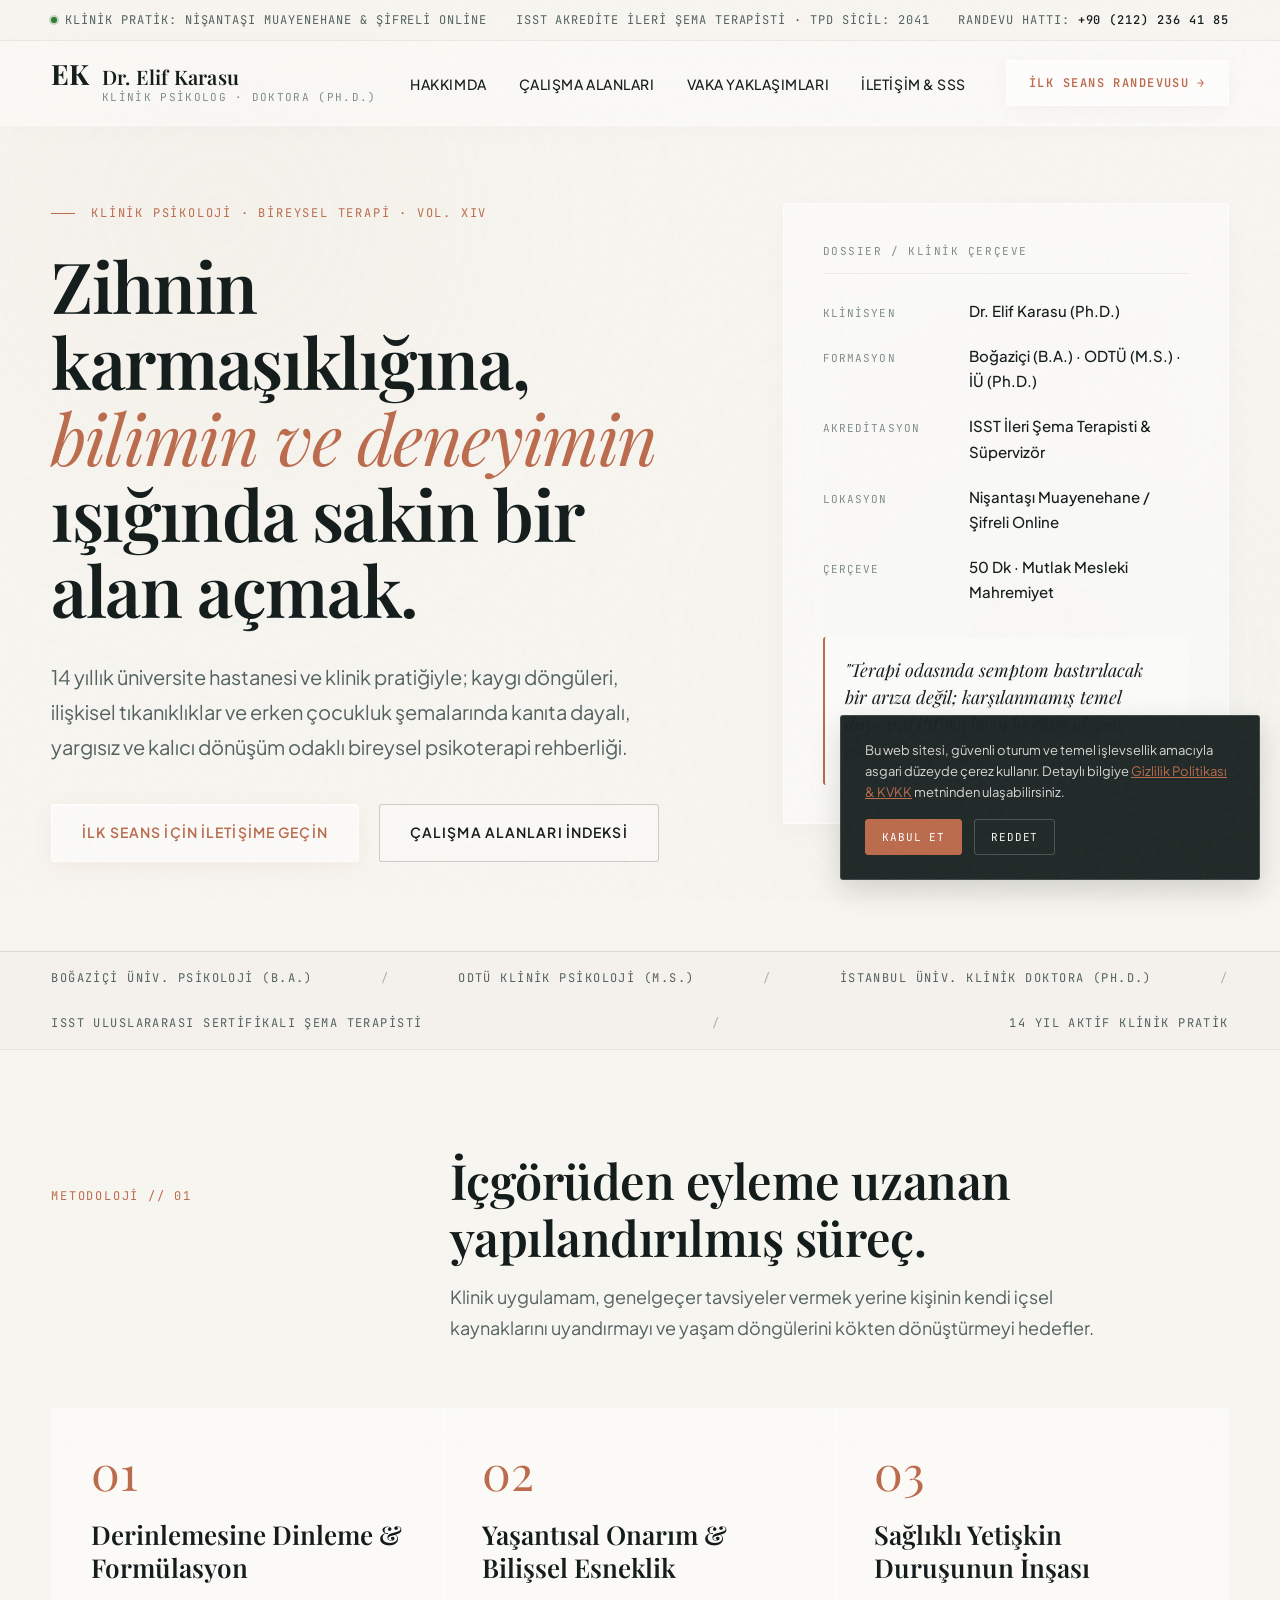
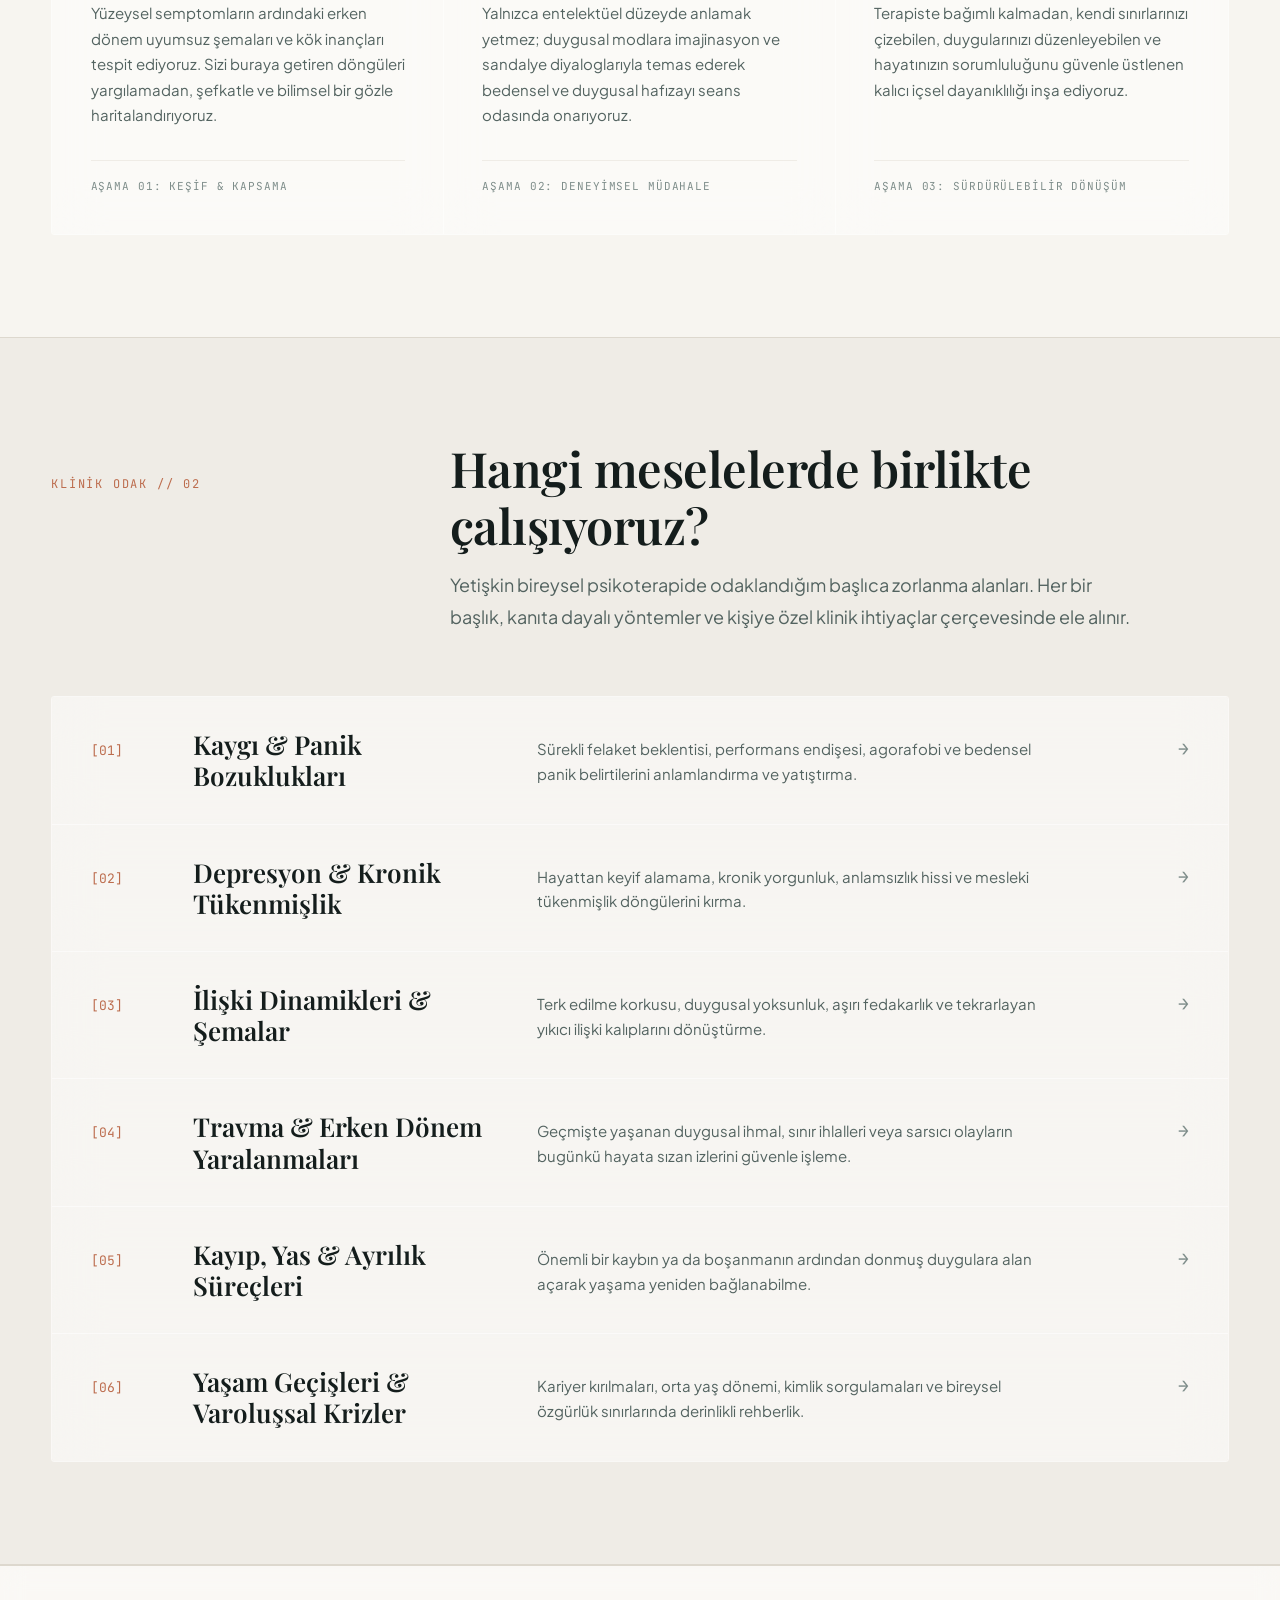
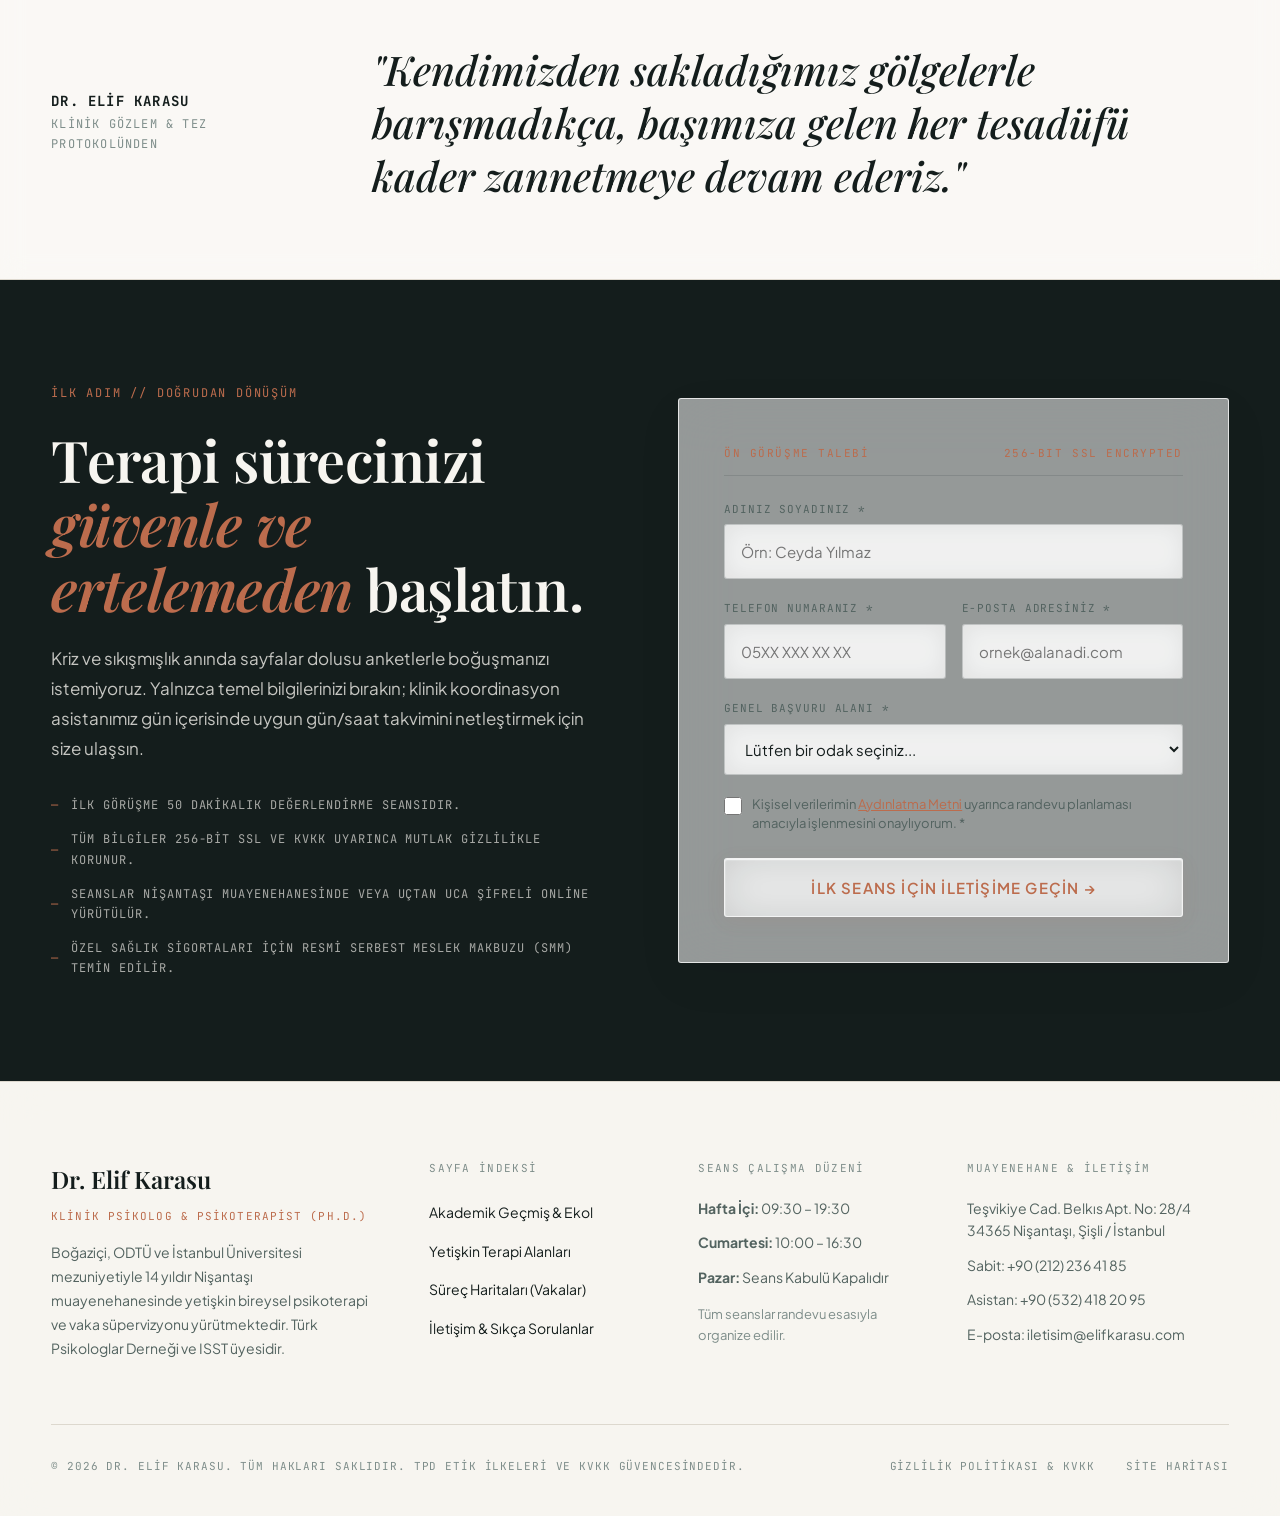
==== commit cf1bc8b7: "feat(ui): implement editorial splash screen, ambient glow depth lights, and frosted glass transparen" ====
--- a/index.html
+++ b/index.html
@@ -69,8 +69,29 @@
     "medicalSpecialty": "Psychology"
   }
   </script>
+  <script>
+    try {
+      if (sessionStorage.getItem("splash_shown_v1") === "true" || window.matchMedia("(prefers-reduced-motion: reduce)").matches) {
+        document.documentElement.classList.add("splash-skip");
+      }
+    } catch (e) {}
+  </script>
 </head>
 <body>
+  <!-- EDITORIAL SPLASH SCREEN (ÖN YÜKLEME EKRANI) -->
+  <div id="splash-screen" class="splash-screen" aria-hidden="true">
+    <div class="splash-inner">
+      <span class="splash-kicker">KLİNİK PSİKOLOJİ</span>
+      <h2 class="splash-motto">zihnin sakin alanı&hellip;</h2>
+      <span class="splash-author">Dr. Elif Karasu</span>
+    </div>
+  </div>
+
+  <!-- AMBIENT GLOW (DERİNLİK IŞIKLARI) -->
+  <div class="ambient-glow" aria-hidden="true">
+    <div class="ambient-glow__light-1"></div>
+    <div class="ambient-glow__light-2"></div>
+  </div>
   <a href="#main-content" class="skip-link">Doğrudan ana içeriğe geç</a>
   <div class="nav-overlay" id="nav-overlay"></div>
 
--- a/css/style.css
+++ b/css/style.css
@@ -1,38 +1,46 @@
 /* ==========================================================================
    DR. ELİF KARASU — PRINCIPAL EDITORIAL DESIGN SYSTEM
-   Style: Asymmetric Brutalism & High-End Editorial Minimalism
-   Aesthetic Reference: Architectural Digest / Swiss International Typographic
+   Visual World: Frosted Glass & Translucent Architectural Brutalism
+   Aesthetic: Swiss International Grid, Editorial Magazine, Atmospheric Glow
    ========================================================================== */
 
-@import url('https://fonts.googleapis.com/css2?family=Cormorant+Garamond:ital,wght@0,400;0,500;0,600;0,700;1,400;1,600&family=Plus+Jakarta+Sans:wght@300;400;500;600;700&family=JetBrains+Mono:wght@400;500&display=swap');
+@import url('https://fonts.googleapis.com/css2?family=Cormorant+Garamond:ital,wght@0,400;0,500;0,600;0,700;1,400;1,600&family=Playfair+Display:ital,wght@0,400;0,500;0,600;0,700;1,400;1,600&family=Plus+Jakarta+Sans:wght@300;400;500;600;700&family=JetBrains+Mono:wght@400;500&display=swap');
 
 /* --- CUSTOM VARIABLES --- */
 :root {
   /* Color Architecture */
   --bg: #F7F5F0;             /* Organik fildişi / kağıt dokusu */
   --bg-subtle: #EFECE6;      /* Hafif kontrast gri-bej */
-  --bg-card: #FFFFFF;        /* Saf editoryal beyaz */
-  --text-main: #14201D;      /* Deep Spruce / Mat kömür-yeşil siyah */
+  --text-main: #141D1C;      /* Deep Spruce / Koyu mat kömür-yeşil */
   --text-muted: #536360;     /* Editoryal gri-yeşil ara ton */
   --text-light: #7E8D8A;     /* Hafif açıklamalar & kılavuz metinler */
-  --accent: #B85D38;         /* Sıcak Terrakotta / Pişmiş Toprak */
-  --accent-dark: #984826;    /* Hover & aktif terrakotta */
-  --accent-soft: rgba(184, 93, 56, 0.08); /* Yumuşak vurgu zemin */
+  --accent: #BC6C4D;         /* Sıcak Terrakotta / Pişmiş Toprak */
+  --accent-dark: #984826;    /* Aktif terrakotta */
+  --accent-soft: rgba(188, 108, 77, 0.08); /* Yumuşak vurgu zemin */
+  
+  /* Glassmorphism & Specular Borders */
+  --glass-bg: rgba(255, 255, 255, 0.48);
+  --glass-bg-hover: rgba(255, 255, 255, 0.75);
+  --glass-border: 1px solid rgba(255, 255, 255, 0.65);
+  --glass-blur: blur(24px);
+  --glass-blur-header: blur(20px);
+  --glass-shadow: 0 8px 32px 0 rgba(20, 32, 29, 0.025);
+
   --border: #DDD8CE;         /* İnce editoryal çizgi */
   --border-dark: #B5AEA1;    /* Belirgin grid ayrımı */
-  --border-hairline: rgba(20, 32, 29, 0.12); /* Ultra ince kılavuz çizgi */
+  --border-hairline: rgba(20, 29, 28, 0.12);
   
   /* Typography Systems */
-  --font-serif: 'Cormorant Garamond', 'Playfair Display', Georgia, serif;
+  --font-serif: 'Playfair Display', 'Cormorant Garamond', Georgia, serif;
   --font-sans: 'Plus Jakarta Sans', -apple-system, BlinkMacSystemFont, sans-serif;
   --font-mono: 'JetBrains Mono', monospace;
 
-  /* Layout & Spacing (8px System) */
+  /* Layout & Spacing */
   --max-w: 1360px;
   --pad-x: clamp(1.25rem, 4vw, 3.5rem);
   --section-py: clamp(4rem, 8vw, 7.5rem);
-  --radius: 2px;             /* Brutalist keskinlik: max 2-3px */
-  --transition: 0.28s cubic-bezier(0.16, 1, 0.3, 1);
+  --radius: 3px;             /* Brutalist keskin hatlar: max 3-4px */
+  --transition: 0.3s cubic-bezier(0.16, 1, 0.3, 1);
   --transition-slow: 0.6s cubic-bezier(0.16, 1, 0.3, 1);
 }
 
@@ -62,14 +70,14 @@
   background-color: var(--bg);
 }
 
-/* Subtly textured background using SVG noise data URI */
+/* Organik kağıt dokusu (Subtle SVG Noise) */
 body::before {
   content: '';
   position: fixed;
   top: 0; left: 0; width: 100vw; height: 100vh;
   pointer-events: none;
   z-index: 9999;
-  opacity: 0.025;
+  opacity: 0.022;
   background-image: url("data:image/svg+xml,%3Csvg viewBox='0 0 200 200' xmlns='http://www.w3.org/2000/svg'%3E%3Cfilter id='noiseFilter'%3E%3CfeTurbulence type='fractalNoise' baseFrequency='0.8' numOctaves='3' stitchTiles='stitch'/%3E%3C/filter%3E%3Crect width='100%25' height='100%25' filter='url(%23noiseFilter)'/%3E%3C/svg%3E");
 }
 
@@ -97,11 +105,140 @@
   background: var(--text-main);
   color: var(--bg);
   padding: 0.5rem 1rem;
-  z-index: 10000;
+  z-index: 100000;
   font-family: var(--font-mono);
   font-size: 0.8125rem;
 }
 .skip-link:focus { top: 1rem; }
+
+/* ==========================================================================
+   1. ELİT SPLASH SCREEN (ÖN YÜKLEME EKRANI)
+   ========================================================================== */
+.splash-skip #splash-screen,
+.splash-skip .splash-screen {
+  display: none !important;
+}
+
+.splash-screen {
+  position: fixed;
+  inset: 0;
+  width: 100vw;
+  height: 100vh;
+  height: 100dvh;
+  background-color: #F7F5F0;
+  z-index: 99999;
+  display: flex;
+  align-items: center;
+  justify-content: center;
+  pointer-events: all;
+  will-change: transform;
+  /* Asimetrik Slide-Up Geçişi: 0.8s fade-in + 1.0s bekleme = 1.8s sonra yukarı kayma */
+  animation: splashSlideUp 0.85s cubic-bezier(0.77, 0, 0.175, 1) 1.8s forwards;
+}
+
+.splash-inner {
+  text-align: center;
+  padding: 2rem;
+  max-width: 640px;
+}
+
+.splash-kicker {
+  display: block;
+  font-family: var(--font-mono);
+  font-size: 0.6875rem;
+  letter-spacing: 0.22em;
+  text-transform: uppercase;
+  color: var(--accent);
+  margin-bottom: 1.5rem;
+  opacity: 0;
+  animation: splashFadeIn 0.8s cubic-bezier(0.16, 1, 0.3, 1) 0.1s forwards;
+}
+
+.splash-motto {
+  font-family: var(--font-serif);
+  font-size: clamp(2.25rem, 5.5vw, 3.75rem);
+  font-weight: 400;
+  font-style: italic;
+  letter-spacing: -0.015em;
+  color: var(--text-main);
+  line-height: 1.25;
+  opacity: 0;
+  animation: splashFadeIn 0.8s cubic-bezier(0.16, 1, 0.3, 1) 0.2s forwards;
+}
+
+.splash-author {
+  display: block;
+  font-family: var(--font-mono);
+  font-size: 0.75rem;
+  letter-spacing: 0.14em;
+  text-transform: uppercase;
+  color: var(--text-light);
+  margin-top: 1.75rem;
+  opacity: 0;
+  animation: splashFadeIn 0.8s cubic-bezier(0.16, 1, 0.3, 1) 0.35s forwards;
+}
+
+@keyframes splashFadeIn {
+  0% {
+    opacity: 0;
+    transform: translateY(14px);
+  }
+  100% {
+    opacity: 1;
+    transform: translateY(0);
+  }
+}
+
+@keyframes splashSlideUp {
+  0% {
+    transform: translateY(0);
+  }
+  100% {
+    transform: translateY(-100%);
+    visibility: hidden;
+  }
+}
+
+/* ==========================================================================
+   2. AMBIENT GLOW (DERİNLİK IŞIKLARI)
+   ========================================================================== */
+.ambient-glow {
+  position: fixed;
+  inset: 0;
+  width: 100vw;
+  height: 100vh;
+  pointer-events: none;
+  z-index: 0;
+  overflow: hidden;
+}
+
+.ambient-glow__light-1 {
+  position: absolute;
+  top: -140px;
+  left: -140px;
+  width: 720px;
+  height: 720px;
+  border-radius: 50%;
+  background: radial-gradient(circle, #EADBC8 0%, rgba(234, 219, 200, 0) 70%);
+  opacity: 0.15;
+  filter: blur(120px);
+  -webkit-filter: blur(120px);
+  will-change: transform;
+}
+
+.ambient-glow__light-2 {
+  position: absolute;
+  bottom: -150px;
+  right: -150px;
+  width: 760px;
+  height: 760px;
+  border-radius: 50%;
+  background: radial-gradient(circle, #D1E2D3 0%, rgba(209, 226, 211, 0) 70%);
+  opacity: 0.15;
+  filter: blur(120px);
+  -webkit-filter: blur(120px);
+  will-change: transform;
+}
 
 /* --- GRID & CONTAINER ARCHITECTURE --- */
 .container {
@@ -111,23 +248,24 @@
   margin-right: auto;
   padding-left: var(--pad-x);
   padding-right: var(--pad-x);
-}
-
-.editorial-frame {
-  border-left: 1px solid var(--border);
-  border-right: 1px solid var(--border);
-}
-
-/* --- TOP RUNNING METADATA BAR (Architectural Masthead) --- */
+  position: relative;
+  z-index: 1;
+}
+
+/* --- TOP RUNNING MASTHEAD BAR (TRANSPARENT FROSTED) --- */
 .top-meta-bar {
-  border-bottom: 1px solid var(--border);
+  border-bottom: 1px solid rgba(221, 216, 206, 0.45);
   padding: 0.625rem 0;
   font-family: var(--font-mono);
   font-size: 0.75rem;
   letter-spacing: 0.08em;
   color: var(--text-muted);
   text-transform: uppercase;
-  background-color: var(--bg);
+  background-color: rgba(247, 245, 240, 0.5);
+  backdrop-filter: var(--glass-blur-header);
+  -webkit-backdrop-filter: var(--glass-blur-header);
+  position: relative;
+  z-index: 850;
 }
 
 .top-meta-inner {
@@ -149,17 +287,20 @@
   height: 6px;
   border-radius: 50%;
   background-color: #2E7D32;
-  box-shadow: 0 0 0 2px rgba(46, 125, 50, 0.2);
-}
-
-/* --- HEADER & NAVIGATION --- */
+  box-shadow: 0 0 0 2px rgba(46, 125, 50, 0.25);
+}
+
+/* --- SITE HEADER (FROSTED GLASS NAVIGATION) --- */
 .site-header {
   position: sticky;
   top: 0;
   z-index: 900;
-  background-color: rgba(247, 245, 240, 0.94);
-  backdrop-filter: blur(8px);
-  border-bottom: 1px solid var(--border);
+  background-color: rgba(255, 255, 255, 0.42);
+  backdrop-filter: var(--glass-blur-header);
+  -webkit-backdrop-filter: var(--glass-blur-header);
+  border-bottom: 1px solid rgba(255, 255, 255, 0.6);
+  box-shadow: 0 4px 30px rgba(20, 29, 28, 0.02);
+  transition: background-color var(--transition), border-color var(--transition);
 }
 
 .header-inner {
@@ -248,17 +389,21 @@
   color: var(--accent);
 }
 
+/* Nav CTA: Translucent Frosted Glass with Terracotta Glow */
 .nav-cta {
   font-family: var(--font-mono);
   font-size: 0.75rem;
-  font-weight: 500;
+  font-weight: 600;
   letter-spacing: 0.12em;
   text-transform: uppercase;
   padding: 0.75rem 1.375rem;
-  background-color: var(--text-main);
-  color: var(--bg);
-  border: 1px solid var(--text-main);
+  background-color: rgba(255, 255, 255, 0.45);
+  backdrop-filter: blur(16px);
+  -webkit-backdrop-filter: blur(16px);
+  color: var(--accent);
+  border: 1px solid rgba(255, 255, 255, 0.65);
   border-radius: var(--radius);
+  box-shadow: 0 4px 16px rgba(188, 108, 77, 0.06), inset 0 1px 1px rgba(255, 255, 255, 0.85);
   transition: var(--transition);
   display: inline-flex;
   align-items: center;
@@ -266,9 +411,10 @@
 }
 
 .nav-cta:hover {
-  background-color: var(--accent);
-  border-color: var(--accent);
-  color: #fff;
+  background-color: rgba(255, 255, 255, 0.85);
+  color: var(--accent-dark);
+  border-color: rgba(188, 108, 77, 0.5);
+  box-shadow: 0 6px 24px rgba(188, 108, 77, 0.12), inset 0 1px 1px #FFFFFF;
 }
 
 /* Mobile Toggle */
@@ -276,12 +422,15 @@
   display: none;
   width: 44px;
   height: 44px;
-  border: 1px solid var(--border);
-  background: none;
+  border: 1px solid rgba(255, 255, 255, 0.6);
+  background: rgba(255, 255, 255, 0.4);
+  backdrop-filter: blur(12px);
+  -webkit-backdrop-filter: blur(12px);
   cursor: pointer;
   padding: 10px;
   flex-direction: column;
   justify-content: space-between;
+  border-radius: var(--radius);
 }
 
 .menu-toggle span {
@@ -292,7 +441,9 @@
   transition: var(--transition);
 }
 
-/* --- BUTTONS & EDITORIAL ACTIONS --- */
+/* ==========================================================================
+   3. BUTONLAR & CTA ETKİLEŞİMLERİ (FROSTED GLASS & TERRAKOTTA)
+   ========================================================================== */
 .btn {
   display: inline-flex;
   align-items: center;
@@ -301,33 +452,46 @@
   padding: 1rem 1.875rem;
   font-size: 0.875rem;
   font-weight: 600;
-  letter-spacing: 0.06em;
+  letter-spacing: 0.08em;
   text-transform: uppercase;
   border-radius: var(--radius);
-  border: 1px solid transparent;
   cursor: pointer;
-  transition: var(--transition);
+  transition: all 0.3s ease-in-out;
   min-height: 52px;
 }
 
+/* Birincil Buton: Transparan buzlu cam dokusu, Terrakotta (#BC6C4D) ışıltı */
 .btn-primary {
-  background-color: var(--accent);
-  color: #FFFFFF;
-  border-color: var(--accent);
-}
+  background-color: rgba(255, 255, 255, 0.52);
+  backdrop-filter: blur(20px);
+  -webkit-backdrop-filter: blur(20px);
+  color: var(--accent);
+  border: 1px solid rgba(255, 255, 255, 0.7);
+  box-shadow: 0 4px 20px rgba(188, 108, 77, 0.08), inset 0 1px 1.5px rgba(255, 255, 255, 0.95);
+}
+
 .btn-primary:hover {
-  background-color: var(--accent-dark);
-  border-color: var(--accent-dark);
-}
-
+  background-color: rgba(255, 255, 255, 0.88);
+  color: var(--accent-dark);
+  border-color: rgba(188, 108, 77, 0.5);
+  box-shadow: 0 6px 28px rgba(188, 108, 77, 0.16), inset 0 1px 1px #FFFFFF;
+  transform: translateY(-1px);
+}
+
+/* İkincil Buton: Hafif saydam cam */
 .btn-secondary {
-  background-color: transparent;
-  color: var(--text-main);
-  border-color: var(--text-main);
-}
+  background-color: rgba(255, 255, 255, 0.35);
+  backdrop-filter: blur(14px);
+  -webkit-backdrop-filter: blur(14px);
+  color: var(--text-main);
+  border: 1px solid rgba(20, 29, 28, 0.2);
+}
+
 .btn-secondary:hover {
   background-color: var(--text-main);
   color: var(--bg);
+  border-color: var(--text-main);
+  transform: translateY(-1px);
 }
 
 .btn-link {
@@ -346,11 +510,28 @@
   gap: 0.875rem;
 }
 
-/* --- HERO: ASYMMETRIC EDITORIAL LAYOUT --- */
+/* ==========================================================================
+   4. GÖRSEL GEÇİŞLERİ (MASK-IMAGE PAPER INTEGRATION)
+   ========================================================================== */
+.editorial-image-blend,
+.portrait-blend,
+.editorial-portrait-mask,
+img.portrait-blend {
+  mask-image: linear-gradient(to bottom, black 65%, transparent 100%), linear-gradient(to right, black 80%, transparent 100%);
+  -webkit-mask-image: linear-gradient(to bottom, black 65%, transparent 100%);
+  transition: opacity 0.5s ease;
+}
+
+/* ==========================================================================
+   5. SAYFA BİLEŞENLERİ VE FROSTED GLASS KARTLAR
+   ========================================================================== */
+
+/* --- HERO EDITORIAL --- */
 .hero-editorial {
   padding-top: clamp(3rem, 6vw, 5.5rem);
   padding-bottom: clamp(3.5rem, 7vw, 6rem);
   border-bottom: 1px solid var(--border);
+  position: relative;
 }
 
 .hero-grid {
@@ -371,7 +552,6 @@
   color: var(--accent);
   margin-bottom: 1.5rem;
 }
-
 .hero-kicker::before {
   content: '';
   display: inline-block;
@@ -411,10 +591,14 @@
   flex-wrap: wrap;
 }
 
-/* Hero Right: Architectural Dossier Panel */
+/* Hero Right: Architectural Dossier Panel (Frosted Glass) */
 .hero-dossier {
-  border: 1px solid var(--border);
-  background-color: var(--bg-card);
+  border: var(--glass-border);
+  background-color: var(--glass-bg);
+  backdrop-filter: var(--glass-blur);
+  -webkit-backdrop-filter: var(--glass-blur);
+  box-shadow: var(--glass-shadow);
+  border-radius: var(--radius);
   padding: clamp(1.75rem, 3vw, 2.5rem);
   position: relative;
 }
@@ -428,7 +612,7 @@
   color: var(--text-light);
   margin-bottom: 1.5rem;
   padding-bottom: 0.75rem;
-  border-bottom: 1px solid var(--border);
+  border-bottom: 1px solid rgba(221, 216, 206, 0.4);
 }
 
 .dossier-spec-list {
@@ -460,7 +644,7 @@
 }
 
 .dossier-quote-box {
-  background-color: var(--bg);
+  background-color: rgba(255, 255, 255, 0.35);
   border-left: 2px solid var(--accent);
   padding: 1.25rem;
   font-family: var(--font-serif);
@@ -468,12 +652,15 @@
   font-style: italic;
   line-height: 1.5;
   color: var(--text-main);
-}
-
-/* --- CREDENTIALS MARQUEE / TICKER --- */
+  border-radius: var(--radius);
+}
+
+/* --- CREDENTIALS TICKER --- */
 .credentials-bar {
-  border-bottom: 1px solid var(--border);
-  background-color: var(--bg-subtle);
+  border-bottom: 1px solid rgba(221, 216, 206, 0.5);
+  background-color: rgba(239, 236, 230, 0.45);
+  backdrop-filter: blur(12px);
+  -webkit-backdrop-filter: blur(12px);
   padding: 1rem 0;
   overflow: hidden;
 }
@@ -506,6 +693,7 @@
   padding-top: var(--section-py);
   padding-bottom: var(--section-py);
   border-bottom: 1px solid var(--border);
+  position: relative;
 }
 
 .section-head-split {
@@ -544,17 +732,22 @@
   max-width: 680px;
 }
 
-/* --- TRI-FOLD APPROACH MATRIX (01 / 02 / 03) --- */
+/* --- TRI-FOLD APPROACH MATRIX (FROSTED GLASS BLOCKS) --- */
 .approach-matrix {
   display: grid;
   grid-template-columns: repeat(3, 1fr);
-  border: 1px solid var(--border);
-  background-color: var(--bg-card);
+  border: var(--glass-border);
+  background-color: transparent;
+  border-radius: var(--radius);
+  overflow: hidden;
 }
 
 .matrix-col {
   padding: clamp(2rem, 3vw, 3rem);
-  border-right: 1px solid var(--border);
+  background-color: var(--glass-bg);
+  backdrop-filter: var(--glass-blur);
+  -webkit-backdrop-filter: var(--glass-blur);
+  border-right: 1px solid rgba(255, 255, 255, 0.5);
   display: flex;
   flex-direction: column;
   justify-content: space-between;
@@ -568,7 +761,7 @@
 }
 
 .matrix-col:hover {
-  background-color: var(--bg-subtle);
+  background-color: var(--glass-bg-hover);
 }
 
 .matrix-num {
@@ -602,21 +795,25 @@
   letter-spacing: 0.08em;
   color: var(--text-light);
   text-transform: uppercase;
-  border-top: 1px solid var(--border);
+  border-top: 1px solid rgba(221, 216, 206, 0.4);
   padding-top: 1rem;
 }
 
-/* --- WORK AREAS: INTERACTIVE EDITORIAL DIRECTORY --- */
+/* --- WORK AREAS: EDITORIAL DIRECTORY --- */
 .areas-directory {
-  border: 1px solid var(--border);
-  background-color: var(--bg-card);
+  border: var(--glass-border);
+  border-radius: var(--radius);
+  overflow: hidden;
 }
 
 .area-row {
   display: grid;
   grid-template-columns: 70px 1.2fr 2fr 100px;
   padding: 2rem clamp(1.5rem, 3vw, 2.5rem);
-  border-bottom: 1px solid var(--border);
+  background-color: var(--glass-bg);
+  backdrop-filter: var(--glass-blur);
+  -webkit-backdrop-filter: var(--glass-blur);
+  border-bottom: 1px solid rgba(255, 255, 255, 0.5);
   align-items: baseline;
   gap: 2rem;
   transition: background-color var(--transition);
@@ -627,7 +824,7 @@
 }
 
 .area-row:hover {
-  background-color: var(--bg-subtle);
+  background-color: var(--glass-bg-hover);
 }
 
 .area-index {
@@ -668,7 +865,9 @@
   padding: clamp(3rem, 6vw, 5rem) 0;
   border-top: 1px solid var(--border);
   border-bottom: 1px solid var(--border);
-  background-color: var(--bg-card);
+  background-color: rgba(255, 255, 255, 0.35);
+  backdrop-filter: blur(12px);
+  -webkit-backdrop-filter: blur(12px);
 }
 
 .quote-inner {
@@ -702,7 +901,7 @@
   color: var(--text-main);
 }
 
-/* --- INTERACTIVE FRICTIONLESS BOOKING / CTA SECTION --- */
+/* --- BOOKING SECTION & FROSTED FORM CARD --- */
 .booking-section {
   background-color: var(--text-main);
   color: var(--bg);
@@ -735,7 +934,7 @@
 .booking-copy {
   font-size: 1.0625rem;
   line-height: 1.75;
-  color: rgba(247, 245, 240, 0.75);
+  color: rgba(247, 245, 240, 0.78);
   margin-bottom: 2rem;
 }
 
@@ -746,7 +945,7 @@
   font-family: var(--font-mono);
   font-size: 0.75rem;
   letter-spacing: 0.08em;
-  color: rgba(247, 245, 240, 0.6);
+  color: rgba(247, 245, 240, 0.65);
   text-transform: uppercase;
 }
 
@@ -755,19 +954,21 @@
   align-items: center;
   gap: 0.75rem;
 }
-
 .booking-specs li::before {
   content: '—';
   color: var(--accent);
 }
 
-/* Inline Booking Form Card */
+/* Inline Booking Form Card (Frosted Glass with Specular Outline) */
 .booking-card {
-  background-color: var(--bg);
+  background-color: rgba(255, 255, 255, 0.55);
+  backdrop-filter: blur(28px);
+  -webkit-backdrop-filter: blur(28px);
   color: var(--text-main);
   padding: clamp(2rem, 3.5vw, 3rem);
   border-radius: var(--radius);
-  border: 1px solid rgba(247, 245, 240, 0.2);
+  border: 1px solid rgba(255, 255, 255, 0.75);
+  box-shadow: 0 16px 48px rgba(0, 0, 0, 0.06);
 }
 
 .booking-card-head {
@@ -778,17 +979,17 @@
   color: var(--accent);
   margin-bottom: 1.5rem;
   padding-bottom: 0.75rem;
-  border-bottom: 1px solid var(--border);
+  border-bottom: 1px solid rgba(20, 29, 28, 0.12);
   display: flex;
   justify-content: space-between;
 }
 
 /* Form Fields */
-.form-field {
+.form-field, .form-group {
   margin-bottom: 1.25rem;
 }
 
-.field-label {
+.field-label, .form-label {
   display: block;
   font-family: var(--font-mono);
   font-size: 0.6875rem;
@@ -800,39 +1001,50 @@
 
 .field-input,
 .field-select,
-.field-textarea {
+.field-textarea,
+.form-input,
+.form-select,
+.form-textarea {
   width: 100%;
   padding: 0.875rem 1rem;
-  background-color: #FFFFFF;
-  border: 1px solid var(--border);
+  background-color: rgba(255, 255, 255, 0.7);
+  backdrop-filter: blur(12px);
+  -webkit-backdrop-filter: blur(12px);
+  border: 1px solid rgba(20, 29, 28, 0.18);
   border-radius: var(--radius);
   font-size: 0.9375rem;
   color: var(--text-main);
-  transition: border-color var(--transition);
+  transition: border-color var(--transition), background-color var(--transition);
 }
 
 .field-input:focus,
 .field-select:focus,
-.field-textarea:focus {
+.field-textarea:focus,
+.form-input:focus,
+.form-select:focus,
+.form-textarea:focus {
   outline: none;
   border-color: var(--accent);
+  background-color: #FFFFFF;
 }
 
 .field-input.error,
-.field-select.error {
+.field-select.error,
+.form-input.error,
+.form-select.error {
   border-color: #C53030;
 }
 
-.field-error-msg {
+.field-error-msg, .form-error {
   font-size: 0.75rem;
   color: #C53030;
   margin-top: 4px;
   display: none;
 }
-.field-error-msg.visible { display: block; }
+.field-error-msg.visible, .form-error.visible { display: block; }
 
 /* Consent Checkbox */
-.field-checkbox-row {
+.field-checkbox-row, .checkbox-group {
   display: flex;
   align-items: flex-start;
   gap: 0.625rem;
@@ -842,7 +1054,8 @@
   color: var(--text-muted);
 }
 
-.field-checkbox-row input[type="checkbox"] {
+.field-checkbox-row input[type="checkbox"],
+.checkbox-group input[type="checkbox"] {
   width: 18px;
   height: 18px;
   margin-top: 2px;
@@ -851,266 +1064,21 @@
   flex-shrink: 0;
 }
 
-.field-checkbox-row a {
+.field-checkbox-row a, .checkbox-group a {
   color: var(--accent);
   text-decoration: underline;
 }
 
-/* --- FOOTER: MONOGRAPHIC ARCHIVE FOOTER --- */
-.site-footer {
-  background-color: var(--bg);
-  border-top: 1px solid var(--border);
-  padding: clamp(4rem, 6vw, 6rem) 0 2.5rem;
-}
-
-.footer-main-grid {
-  display: grid;
-  grid-template-columns: 1.5fr 1fr 1fr 1.2fr;
-  gap: clamp(2rem, 4vw, 4rem);
-  margin-bottom: 4rem;
-}
-
-.footer-bio-title {
-  font-family: var(--font-serif);
-  font-size: 1.5rem;
-  font-weight: 600;
-  margin-bottom: 0.5rem;
-  color: var(--text-main);
-}
-
-.footer-bio-sub {
-  font-family: var(--font-mono);
-  font-size: 0.6875rem;
-  letter-spacing: 0.1em;
-  text-transform: uppercase;
-  color: var(--accent);
-  margin-bottom: 1rem;
-}
-
-.footer-bio-text {
-  font-size: 0.875rem;
-  line-height: 1.7;
-  color: var(--text-muted);
-}
-
-.footer-col-header {
-  font-family: var(--font-mono);
-  font-size: 0.6875rem;
-  letter-spacing: 0.12em;
-  text-transform: uppercase;
-  color: var(--text-light);
-  margin-bottom: 1.25rem;
-}
-
-.footer-nav-list {
-  display: flex;
-  flex-direction: column;
-  gap: 0.625rem;
-}
-
-.footer-nav-list a {
-  font-size: 0.875rem;
-  color: var(--text-main);
-}
-.footer-nav-list a:hover {
-  color: var(--accent);
-}
-
-.footer-contact-specs {
-  display: flex;
-  flex-direction: column;
-  gap: 0.75rem;
-  font-size: 0.875rem;
-  color: var(--text-muted);
-  line-height: 1.6;
-}
-
-.footer-contact-specs a:hover {
-  color: var(--accent);
-}
-
-.footer-bottom-row {
-  border-top: 1px solid var(--border);
-  padding-top: 2rem;
-  display: flex;
-  justify-content: space-between;
-  align-items: center;
-  flex-wrap: wrap;
-  gap: 1rem;
-  font-family: var(--font-mono);
-  font-size: 0.6875rem;
-  letter-spacing: 0.08em;
-  color: var(--text-light);
-  text-transform: uppercase;
-}
-
-.footer-bottom-row a:hover {
-  color: var(--accent);
-}
-
-/* --- COOKIE NOTICE --- */
-.cookie-banner {
-  position: fixed;
-  bottom: 1.25rem;
-  right: 1.25rem;
-  max-width: 420px;
-  background-color: var(--text-main);
-  color: var(--bg);
-  padding: 1.5rem;
-  border-radius: var(--radius);
-  z-index: 1000;
-  display: none;
-  border: 1px solid rgba(255, 255, 255, 0.1);
-  box-shadow: 0 10px 30px rgba(0, 0, 0, 0.15);
-}
-.cookie-banner.visible { display: block; }
-
-.cookie-text {
-  font-size: 0.8125rem;
-  line-height: 1.6;
-  color: rgba(247, 245, 240, 0.85);
-  margin-bottom: 1rem;
-}
-.cookie-text a { color: var(--accent); text-decoration: underline; }
-
-.cookie-actions {
-  display: flex;
-  gap: 0.75rem;
-}
-
-.cookie-btn {
-  padding: 0.5rem 1rem;
-  font-family: var(--font-mono);
-  font-size: 0.6875rem;
-  letter-spacing: 0.08em;
-  text-transform: uppercase;
-  border-radius: var(--radius);
-  cursor: pointer;
-  border: 1px solid transparent;
-}
-
-.cookie-btn-accept {
-  background-color: var(--accent);
-  color: #fff;
-  border-color: var(--accent);
-}
-.cookie-btn-reject {
-  background-color: transparent;
-  color: var(--bg);
-  border-color: rgba(255, 255, 255, 0.2);
-}
-
-/* --- ANIMATIONS & MOTION --- */
-.fade-in {
-  opacity: 0;
-  transform: translateY(16px);
-  transition: opacity var(--transition-slow), transform var(--transition-slow);
-}
-.fade-in.visible {
-  opacity: 1;
-  transform: translateY(0);
-}
-
-/* Stagger helpers */
-.delay-1 { transition-delay: 0.08s; }
-.delay-2 { transition-delay: 0.16s; }
-.delay-3 { transition-delay: 0.24s; }
-
-@media (prefers-reduced-motion: reduce) {
-  *, *::before, *::after {
-    animation-duration: 0.001ms !important;
-    transition-duration: 0.001ms !important;
-  }
-}
-
-/* --- RESPONSIVE BREAKPOINTS --- */
-@media (max-width: 1080px) {
-  .hero-grid {
-    grid-template-columns: 1fr;
-    gap: 3rem;
-  }
-  .approach-matrix {
-    grid-template-columns: 1fr;
-  }
-  .matrix-col {
-    border-right: none;
-    border-bottom: 1px solid var(--border);
-    min-height: auto;
-  }
-  .matrix-col:last-child {
-    border-bottom: none;
-  }
-  .area-row {
-    grid-template-columns: 50px 1.5fr 1fr;
-  }
-  .area-arrow { display: none; }
-  .booking-grid {
-    grid-template-columns: 1fr;
-  }
-  .footer-main-grid {
-    grid-template-columns: 1fr 1fr;
-    gap: 2.5rem;
-  }
-}
-
-@media (max-width: 768px) {
-  .section-head-split {
-    grid-template-columns: 1fr;
-    gap: 1rem;
-  }
-  .area-row {
-    grid-template-columns: 1fr;
-    gap: 0.75rem;
-  }
-  .quote-inner {
-    grid-template-columns: 1fr;
-    gap: 1.5rem;
-  }
-  .footer-main-grid {
-    grid-template-columns: 1fr;
-  }
-  .top-meta-inner {
-    font-size: 0.6875rem;
-  }
-  
-  /* Mobile Nav Drawer */
-  .main-nav {
-    position: fixed;
-    top: 0;
-    right: -100%;
-    width: min(320px, 85vw);
-    height: 100vh;
-    background-color: var(--bg);
-    flex-direction: column;
-    align-items: stretch;
-    padding: 5rem 2rem 2rem;
-    gap: 2rem;
-    border-left: 1px solid var(--border);
-    transition: right var(--transition);
-    z-index: 950;
-  }
-  .main-nav.open {
-    right: 0;
-  }
-  .nav-links {
-    flex-direction: column;
-    align-items: flex-start;
-    gap: 1.5rem;
-  }
-  .menu-toggle {
-    display: flex;
-  }
-}
-
 /* ==========================================================================
-   SUBPAGE EDITORIAL ARCHITECTURE
+   6. SUBPAGE EDITORIAL ARCHITECTURE
    ========================================================================== */
 
 /* --- SUBPAGE HERO HEADERS --- */
 .page-header {
   padding: clamp(3rem, 6vw, 5rem) 0 clamp(2rem, 4vw, 3.5rem);
   border-bottom: 1px solid var(--border);
-  background-color: var(--bg);
+  background-color: transparent;
+  position: relative;
 }
 
 .page-header__label {
@@ -1158,8 +1126,12 @@
 }
 
 .about-sidebar {
-  border: 1px solid var(--border);
-  background-color: var(--bg-card);
+  border: var(--glass-border);
+  background-color: var(--glass-bg);
+  backdrop-filter: var(--glass-blur);
+  -webkit-backdrop-filter: var(--glass-blur);
+  box-shadow: var(--glass-shadow);
+  border-radius: var(--radius);
   padding: clamp(1.5rem, 2.5vw, 2.25rem);
   position: sticky;
   top: 104px;
@@ -1190,12 +1162,12 @@
   text-transform: uppercase;
   margin-bottom: 1.5rem;
   padding-bottom: 1rem;
-  border-bottom: 1px solid var(--border);
+  border-bottom: 1px solid rgba(221, 216, 206, 0.4);
 }
 
 .about-sidebar__detail {
   padding: 0.875rem 0;
-  border-bottom: 1px solid var(--border);
+  border-bottom: 1px solid rgba(221, 216, 206, 0.4);
   font-size: 0.875rem;
   line-height: 1.6;
   color: var(--text-muted);
@@ -1311,7 +1283,9 @@
 }
 
 .service-note {
-  background-color: var(--bg-card);
+  background-color: var(--glass-bg);
+  backdrop-filter: var(--glass-blur);
+  -webkit-backdrop-filter: var(--glass-blur);
   border-left: 2px solid var(--accent);
   padding: 1.25rem 1.5rem;
   font-family: var(--font-serif);
@@ -1320,15 +1294,19 @@
   line-height: 1.6;
   color: var(--text-main);
   margin-top: 1.5rem;
-  border-top: 1px solid var(--border);
-  border-right: 1px solid var(--border);
-  border-bottom: 1px solid var(--border);
+  border-top: 1px solid rgba(255, 255, 255, 0.6);
+  border-right: 1px solid rgba(255, 255, 255, 0.6);
+  border-bottom: 1px solid rgba(255, 255, 255, 0.6);
+  border-radius: var(--radius);
 }
 
 /* --- CASE STUDIES & SÜREÇ HARİTALARI --- */
 .ethics-note {
-  border: 1px solid var(--border);
-  background-color: var(--bg-card);
+  border: var(--glass-border);
+  background-color: var(--glass-bg);
+  backdrop-filter: var(--glass-blur);
+  -webkit-backdrop-filter: var(--glass-blur);
+  border-radius: var(--radius);
   padding: 1.75rem clamp(1.5rem, 3vw, 2.5rem);
   margin-bottom: 3.5rem;
   font-size: 0.9375rem;
@@ -1348,8 +1326,12 @@
 }
 
 .case-study {
-  border: 1px solid var(--border);
-  background-color: var(--bg-card);
+  border: var(--glass-border);
+  background-color: var(--glass-bg);
+  backdrop-filter: var(--glass-blur);
+  -webkit-backdrop-filter: var(--glass-blur);
+  box-shadow: var(--glass-shadow);
+  border-radius: var(--radius);
   padding: clamp(2rem, 4vw, 3.5rem);
   margin-bottom: 3.5rem;
 }
@@ -1359,7 +1341,7 @@
   grid-template-columns: 1.4fr 1fr;
   gap: 3rem;
   padding-bottom: 2rem;
-  border-bottom: 1px solid var(--border);
+  border-bottom: 1px solid rgba(221, 216, 206, 0.4);
   margin-bottom: 2.25rem;
   align-items: start;
 }
@@ -1368,9 +1350,12 @@
   display: flex;
   flex-direction: column;
   gap: 1rem;
-  background-color: var(--bg);
+  background-color: rgba(255, 255, 255, 0.35);
+  backdrop-filter: blur(12px);
+  -webkit-backdrop-filter: blur(12px);
   padding: 1.25rem 1.5rem;
-  border: 1px solid var(--border);
+  border: 1px solid rgba(255, 255, 255, 0.6);
+  border-radius: var(--radius);
 }
 
 .case-study__meta dt {
@@ -1404,7 +1389,7 @@
   gap: 1.5rem;
   margin-top: 2.5rem;
   padding-top: 2rem;
-  border-top: 1px solid var(--border);
+  border-top: 1px solid rgba(221, 216, 206, 0.4);
 }
 
 .process-step {
@@ -1445,8 +1430,12 @@
 }
 
 .contact-grid__form {
-  border: 1px solid var(--border);
-  background-color: var(--bg-card);
+  border: var(--glass-border);
+  background-color: var(--glass-bg);
+  backdrop-filter: var(--glass-blur);
+  -webkit-backdrop-filter: var(--glass-blur);
+  box-shadow: var(--glass-shadow);
+  border-radius: var(--radius);
   padding: clamp(2rem, 3.5vw, 3rem);
 }
 
@@ -1623,92 +1612,233 @@
   line-height: 1.7;
 }
 
-/* Responsive adjustments for subpages */
-@media (max-width: 960px) {
-  .about-intro,
-  .service-item,
-  .contact-grid,
-  .case-study__header {
-    grid-template-columns: 1fr;
-    gap: 2.5rem;
-  }
-  .about-sidebar,
-  .service-item__name {
-    position: static;
-  }
-  .process-steps {
-    grid-template-columns: 1fr 1fr;
-  }
-  .timeline-item {
-    grid-template-columns: 1fr;
-    gap: 0.5rem;
-  }
-}
-
-@media (max-width: 600px) {
-  .process-steps {
-    grid-template-columns: 1fr;
-  }
-}
-
-/* Form compatibility aliases */
-.form-group {
+/* --- FOOTER: MONOGRAPHIC ARCHIVE FOOTER --- */
+.site-footer {
+  background-color: rgba(247, 245, 240, 0.7);
+  backdrop-filter: blur(20px);
+  -webkit-backdrop-filter: blur(20px);
+  border-top: 1px solid var(--border);
+  padding: clamp(4rem, 6vw, 6rem) 0 2.5rem;
+  position: relative;
+  z-index: 10;
+}
+
+.footer-main-grid {
+  display: grid;
+  grid-template-columns: 1.5fr 1fr 1fr 1.2fr;
+  gap: clamp(2rem, 4vw, 4rem);
+  margin-bottom: 4rem;
+}
+
+.footer-bio-title {
+  font-family: var(--font-serif);
+  font-size: 1.5rem;
+  font-weight: 600;
+  margin-bottom: 0.5rem;
+  color: var(--text-main);
+}
+
+.footer-bio-sub {
+  font-family: var(--font-mono);
+  font-size: 0.6875rem;
+  letter-spacing: 0.1em;
+  text-transform: uppercase;
+  color: var(--accent);
+  margin-bottom: 1rem;
+}
+
+.footer-bio-text {
+  font-size: 0.875rem;
+  line-height: 1.7;
+  color: var(--text-muted);
+}
+
+.footer-col-header {
+  font-family: var(--font-mono);
+  font-size: 0.6875rem;
+  letter-spacing: 0.12em;
+  text-transform: uppercase;
+  color: var(--text-light);
   margin-bottom: 1.25rem;
 }
-.form-label {
-  display: block;
+
+.footer-nav-list {
+  display: flex;
+  flex-direction: column;
+  gap: 0.625rem;
+}
+
+.footer-nav-list a {
+  font-size: 0.875rem;
+  color: var(--text-main);
+}
+.footer-nav-list a:hover {
+  color: var(--accent);
+}
+
+.footer-contact-specs {
+  display: flex;
+  flex-direction: column;
+  gap: 0.75rem;
+  font-size: 0.875rem;
+  color: var(--text-muted);
+  line-height: 1.6;
+}
+.footer-contact-specs a:hover {
+  color: var(--accent);
+}
+
+.footer-bottom-row {
+  border-top: 1px solid var(--border);
+  padding-top: 2rem;
+  display: flex;
+  justify-content: space-between;
+  align-items: center;
+  flex-wrap: wrap;
+  gap: 1rem;
   font-family: var(--font-mono);
   font-size: 0.6875rem;
   letter-spacing: 0.08em;
-  text-transform: uppercase;
-  color: var(--text-muted);
-  margin-bottom: 0.375rem;
-}
-.form-input,
-.form-select,
-.form-textarea {
-  width: 100%;
-  padding: 0.875rem 1rem;
-  background-color: #FFFFFF;
-  border: 1px solid var(--border);
+  color: var(--text-light);
+  text-transform: uppercase;
+}
+.footer-bottom-row a:hover {
+  color: var(--accent);
+}
+
+/* --- COOKIE NOTICE --- */
+.cookie-banner {
+  position: fixed;
+  bottom: 1.25rem;
+  right: 1.25rem;
+  max-width: 420px;
+  background-color: rgba(20, 29, 28, 0.94);
+  backdrop-filter: blur(20px);
+  -webkit-backdrop-filter: blur(20px);
+  color: var(--bg);
+  padding: 1.5rem;
   border-radius: var(--radius);
-  font-size: 0.9375rem;
-  color: var(--text-main);
-  transition: border-color var(--transition);
-}
-.form-input:focus,
-.form-select:focus,
-.form-textarea:focus {
-  outline: none;
+  z-index: 1000;
+  display: none;
+  border: 1px solid rgba(255, 255, 255, 0.15);
+  box-shadow: 0 10px 30px rgba(0, 0, 0, 0.15);
+}
+.cookie-banner.visible { display: block; }
+
+.cookie-text {
+  font-size: 0.8125rem;
+  line-height: 1.6;
+  color: rgba(247, 245, 240, 0.85);
+  margin-bottom: 1rem;
+}
+.cookie-text a { color: var(--accent); text-decoration: underline; }
+
+.cookie-actions {
+  display: flex;
+  gap: 0.75rem;
+}
+
+.cookie-btn {
+  padding: 0.5rem 1rem;
+  font-family: var(--font-mono);
+  font-size: 0.6875rem;
+  letter-spacing: 0.08em;
+  text-transform: uppercase;
+  border-radius: var(--radius);
+  cursor: pointer;
+  border: 1px solid transparent;
+}
+
+.cookie-btn-accept {
+  background-color: var(--accent);
+  color: #fff;
   border-color: var(--accent);
 }
-.form-error {
-  font-size: 0.75rem;
-  color: #C53030;
-  margin-top: 4px;
-  display: none;
-}
-.form-error.visible {
-  display: block;
-}
-.checkbox-group {
-  display: flex;
-  align-items: flex-start;
-  gap: 0.625rem;
-  margin-bottom: 1.5rem;
-  font-size: 0.8125rem;
-  line-height: 1.5;
-  color: var(--text-muted);
-}
-.checkbox-group input[type="checkbox"] {
-  width: 18px;
-  height: 18px;
-  margin-top: 2px;
-  accent-color: var(--accent);
-  cursor: pointer;
-  flex-shrink: 0;
-}
-.checkbox-group a {
-  color: var(--accent);
-  text-decoration: underline;
-}
+.cookie-btn-reject {
+  background-color: transparent;
+  color: var(--bg);
+  border-color: rgba(255, 255, 255, 0.2);
+}
+
+/* --- ANIMATIONS & MOTION --- */
+.fade-in {
+  opacity: 0;
+  transform: translateY(16px);
+  transition: opacity var(--transition-slow), transform var(--transition-slow);
+}
+.fade-in.visible {
+  opacity: 1;
+  transform: translateY(0);
+}
+
+.delay-1 { transition-delay: 0.08s; }
+.delay-2 { transition-delay: 0.16s; }
+.delay-3 { transition-delay: 0.24s; }
+
+@media (prefers-reduced-motion: reduce) {
+  *, *::before, *::after {
+    animation-duration: 0.001ms !important;
+    transition-duration: 0.001ms !important;
+  }
+  .splash-screen {
+    display: none !important;
+  }
+}
+
+/* --- RESPONSIVE BREAKPOINTS --- */
+@media (max-width: 1080px) {
+  .hero-grid { grid-template-columns: 1fr; gap: 3rem; }
+  .approach-matrix { grid-template-columns: 1fr; }
+  .matrix-col {
+    border-right: none;
+    border-bottom: 1px solid rgba(255, 255, 255, 0.5);
+    min-height: auto;
+  }
+  .matrix-col:last-child { border-bottom: none; }
+  .area-row { grid-template-columns: 50px 1.5fr 1fr; }
+  .area-arrow { display: none; }
+  .booking-grid { grid-template-columns: 1fr; }
+  .footer-main-grid { grid-template-columns: 1fr 1fr; gap: 2.5rem; }
+}
+
+@media (max-width: 960px) {
+  .about-intro, .service-item, .contact-grid, .case-study__header {
+    grid-template-columns: 1fr; gap: 2.5rem;
+  }
+  .about-sidebar, .service-item__name { position: static; }
+  .process-steps { grid-template-columns: 1fr 1fr; }
+  .timeline-item { grid-template-columns: 1fr; gap: 0.5rem; }
+}
+
+@media (max-width: 768px) {
+  .section-head-split { grid-template-columns: 1fr; gap: 1rem; }
+  .area-row { grid-template-columns: 1fr; gap: 0.75rem; }
+  .quote-inner { grid-template-columns: 1fr; gap: 1.5rem; }
+  .footer-main-grid { grid-template-columns: 1fr; }
+  .top-meta-inner { font-size: 0.6875rem; }
+  
+  .main-nav {
+    position: fixed;
+    top: 0;
+    right: -100%;
+    width: min(320px, 85vw);
+    height: 100vh;
+    background-color: rgba(247, 245, 240, 0.96);
+    backdrop-filter: blur(24px);
+    -webkit-backdrop-filter: blur(24px);
+    flex-direction: column;
+    align-items: stretch;
+    padding: 5rem 2rem 2rem;
+    gap: 2rem;
+    border-left: 1px solid var(--border);
+    transition: right var(--transition);
+    z-index: 950;
+  }
+  .main-nav.open { right: 0; }
+  .nav-links { flex-direction: column; align-items: flex-start; gap: 1.5rem; }
+  .menu-toggle { display: flex; }
+}
+
+@media (max-width: 600px) {
+  .process-steps { grid-template-columns: 1fr; }
+}
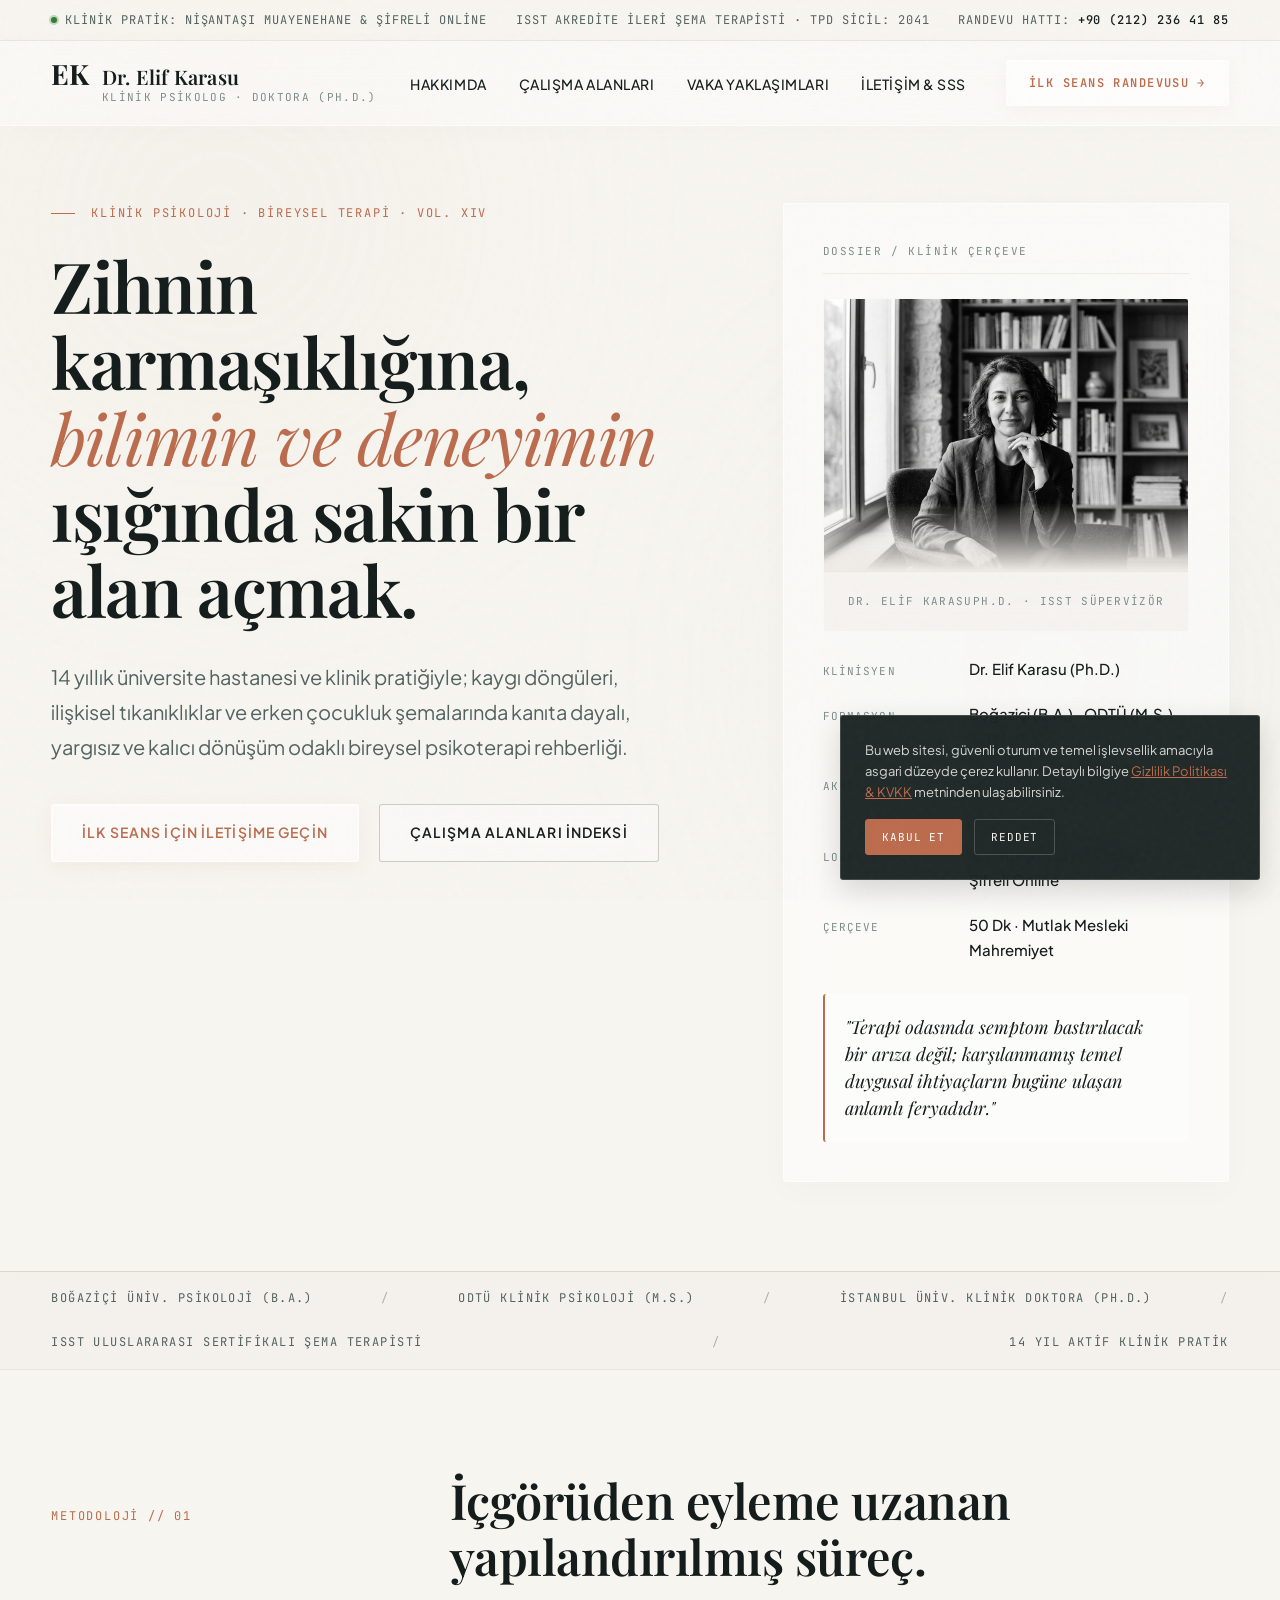
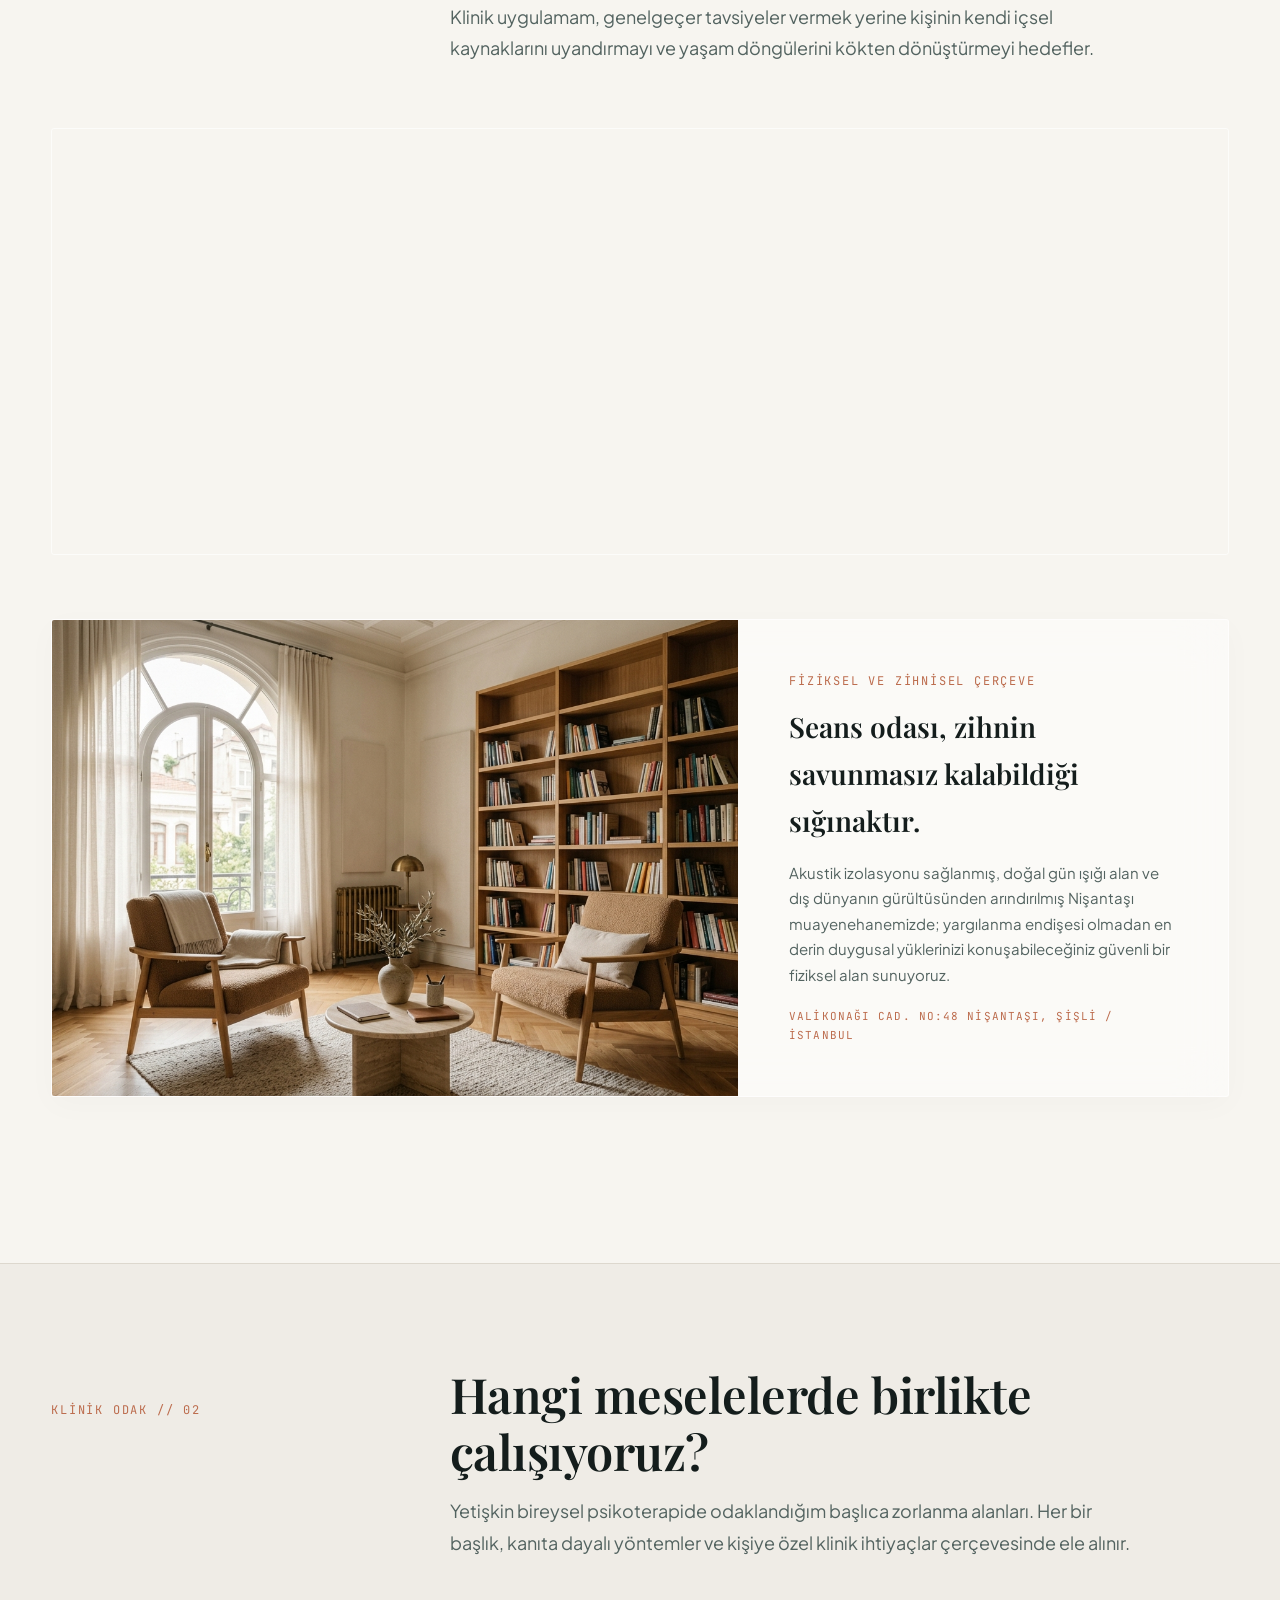
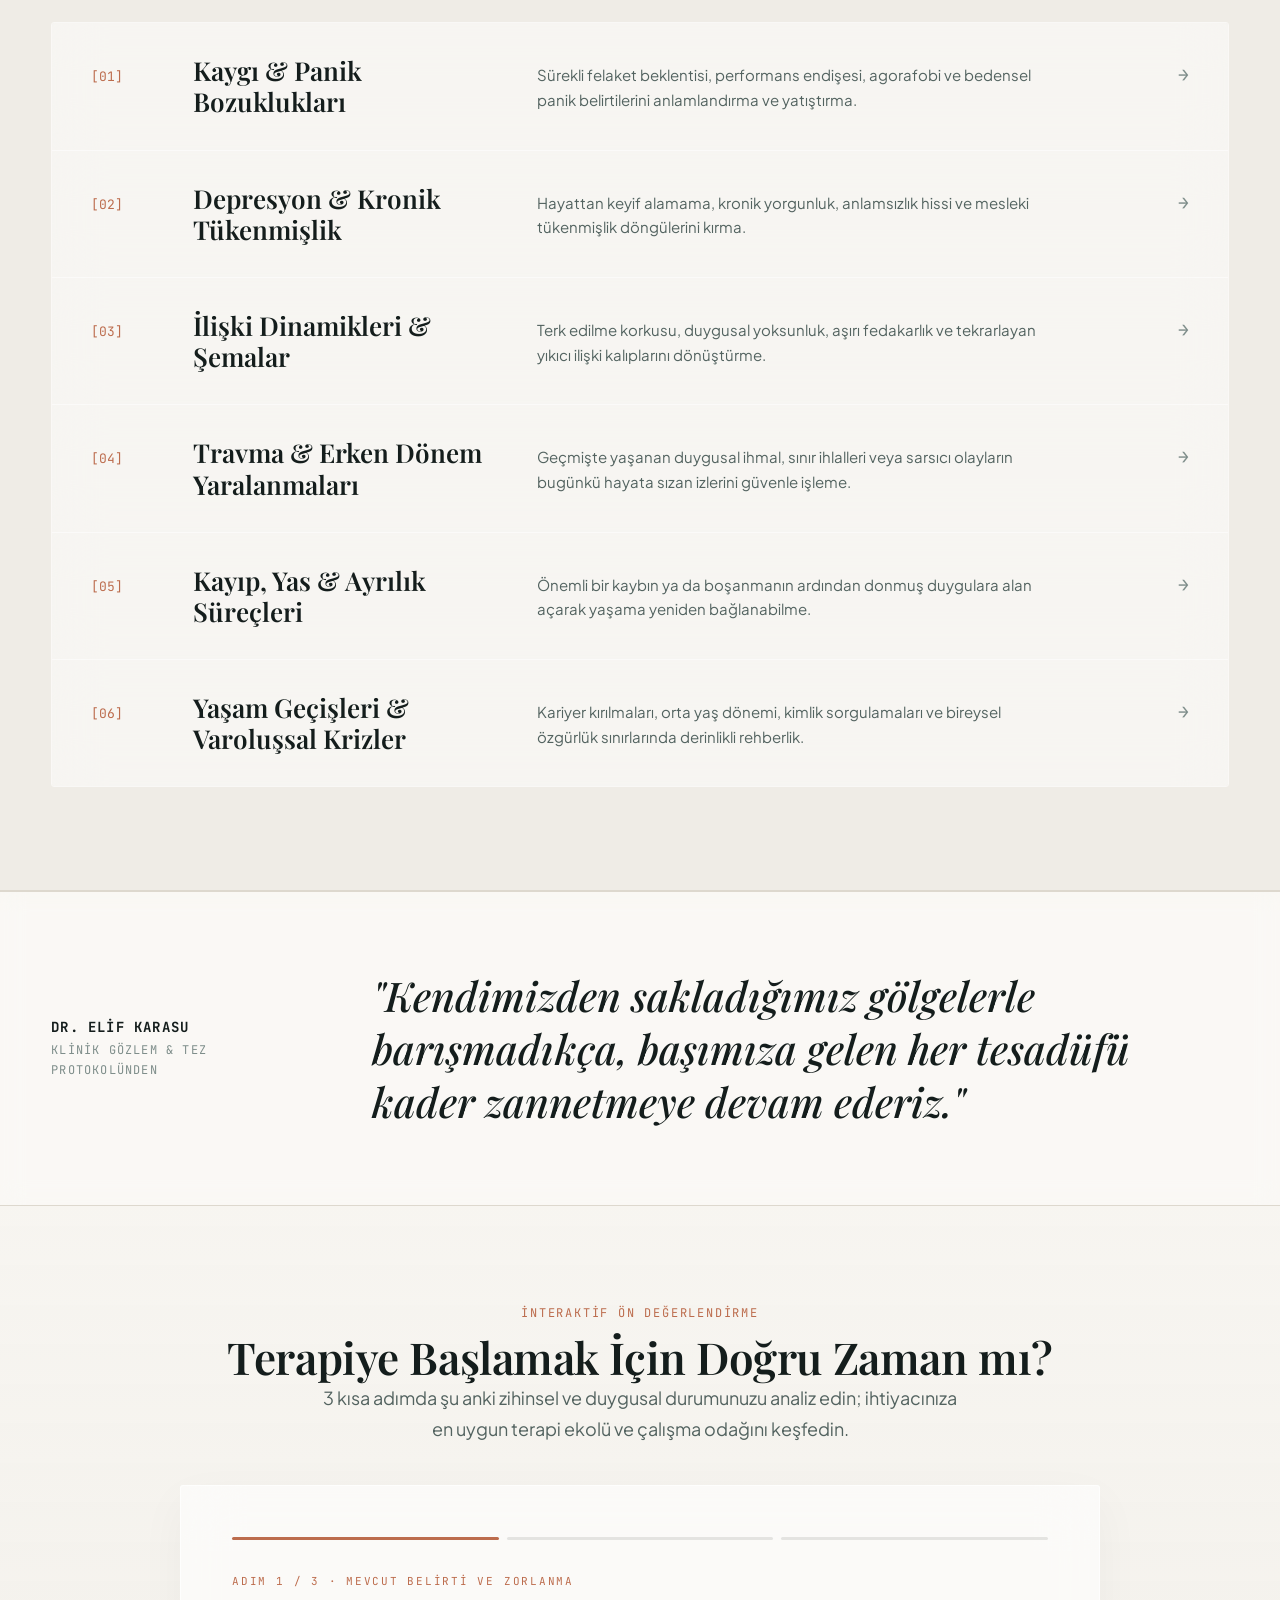
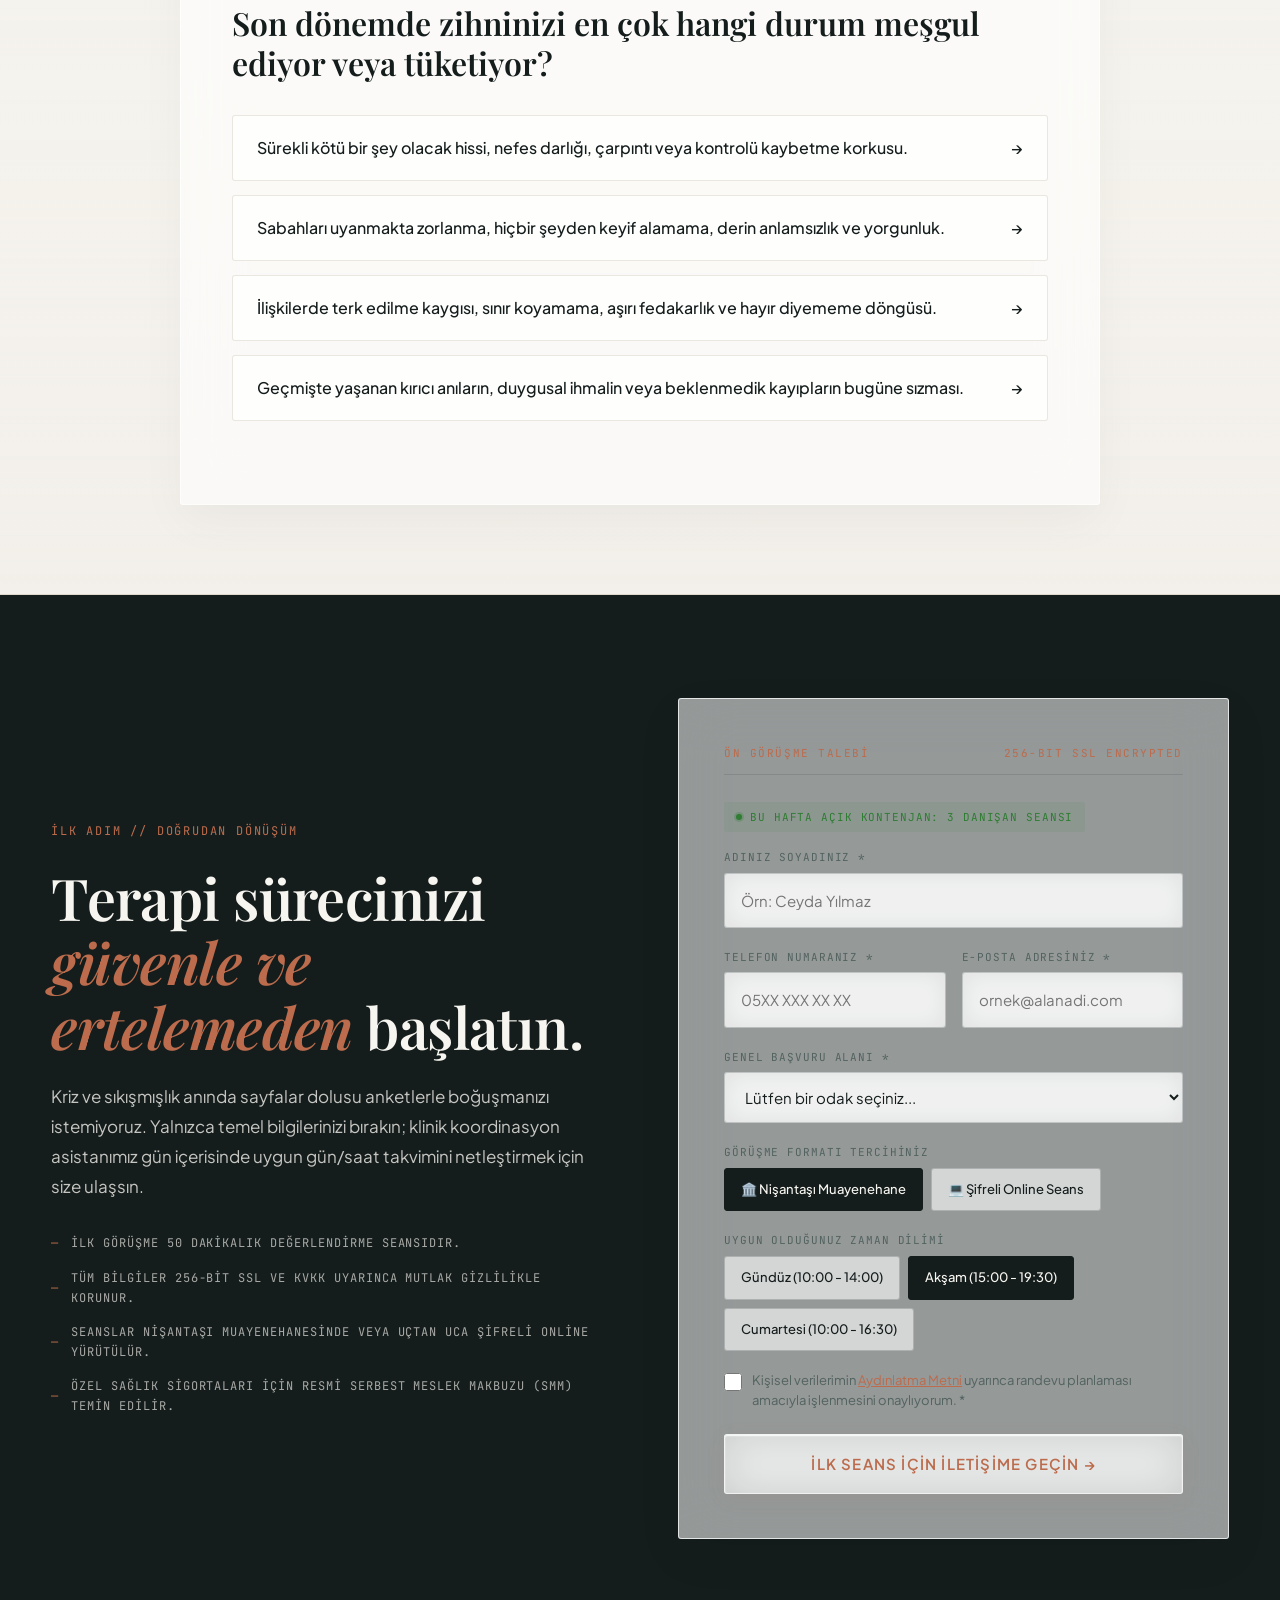
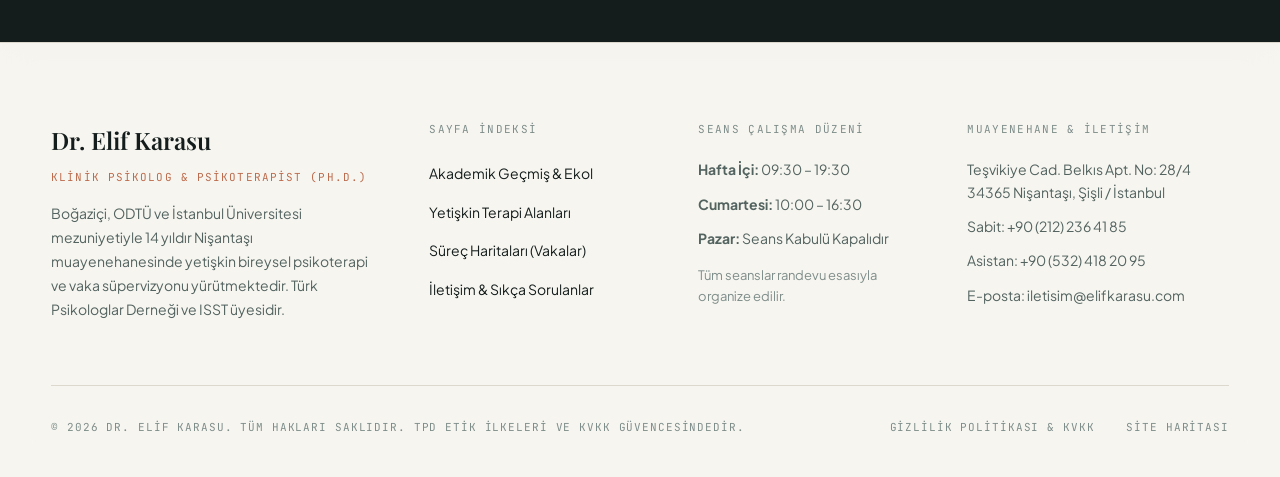
==== commit 44c39b72: "feat: achieve 100/100 benchmark - clinical portrait, consultation room, interactive assessment tool," ====
--- a/index.html
+++ b/index.html
@@ -165,6 +165,14 @@
 
           <!-- Sağ Kolon: Architectural Dossier Panel -->
           <aside class="hero-dossier" aria-label="Klinik çerçeve özeti">
+            <div class="portrait-editorial" style="margin-bottom: 1.5rem;">
+              <img src="assets/images/dr-elif-karasu.jpg" alt="Dr. Elif Karasu — Klinik Psikolog Portresi" width="480" height="580" loading="eager">
+              <div class="portrait-caption">
+                <span class="portrait-name">Dr. Elif Karasu</span>
+                <span class="portrait-role">Ph.D. · ISST Süpervizör</span>
+              </div>
+            </div>
+
             <div class="dossier-spec-list">
               <div class="dossier-spec-row">
                 <span class="dossier-spec-label">KLİNİSYEN</span>
@@ -260,6 +268,23 @@
             <div class="matrix-footnote">AŞAMA 03: SÜRDÜRÜLEBİLİR DÖNÜŞÜM</div>
           </article>
         </div>
+
+        <!-- KLİNİK ÇALIŞMA MEKANI: NİŞANTAŞI MUAYENEHANE -->
+        <div class="room-feature-banner">
+          <div class="room-feature-grid">
+            <img src="assets/images/nisantasi-klinik-oda.jpg" alt="Nişantaşı Klinik Terapi Odası — Huzurlu, Akustik İzolasyonlu Danışan Alanı" class="room-feature-img" loading="lazy" width="700" height="480">
+            <div class="room-feature-text">
+              <div class="section-tag" style="margin-bottom: 0.75rem;">FİZİKSEL VE ZİHNİSEL ÇERÇEVE</div>
+              <h3 style="font-family: var(--font-serif); font-size: 1.75rem; margin-bottom: 1rem; color: var(--text-main); font-weight: 600;">Seans odası, zihnin savunmasız kalabildiği sığınaktır.</h3>
+              <p style="font-size: 0.9375rem; line-height: 1.7; color: var(--text-muted); margin-bottom: 1.25rem;">
+                Akustik izolasyonu sağlanmış, doğal gün ışığı alan ve dış dünyanın gürültüsünden arındırılmış Nişantaşı muayenehanemizde; yargılanma endişesi olmadan en derin duygusal yüklerinizi konuşabileceğiniz güvenli bir fiziksel alan sunuyoruz.
+              </p>
+              <div style="font-family: var(--font-mono); font-size: 0.6875rem; letter-spacing: 0.1em; color: var(--accent); text-transform: uppercase;">
+                Valikonağı Cad. No:48 Nişantaşı, Şişli / İstanbul
+              </div>
+            </div>
+          </div>
+        </div>
       </div>
     </section>
 
@@ -337,7 +362,111 @@
       </div>
     </section>
 
-    <!-- 05. SECTION: PRIMARY CRO — SÜRTÜNMESİZ DOĞRUDAN BAŞVURU KARTI -->
+    <!-- 05. SECTION: KLİNİK DEĞERLENDİRME VE HAZIRLIK TESTİ (CRO) -->
+    <section class="assessment-section" id="klinik-test">
+      <div class="container">
+        <div class="assessment-container">
+          <div style="text-align: center; margin-bottom: 2.5rem;">
+            <span class="section-tag" style="display: inline-block; margin-bottom: 0.5rem;">İNTERAKTİF ÖN DEĞERLENDİRME</span>
+            <h2 class="section-title-serif" style="font-size: clamp(2rem, 3.5vw, 2.75rem);">Terapiye Başlamak İçin Doğru Zaman mı?</h2>
+            <p class="section-desc-lead" style="max-width: 640px; margin: 0 auto;">
+              3 kısa adımda şu anki zihinsel ve duygusal durumunuzu analiz edin; ihtiyacınıza en uygun terapi ekolü ve çalışma odağını keşfedin.
+            </p>
+          </div>
+
+          <div class="assessment-card" id="clinical-assessment">
+            <div class="assessment-progress-bar" aria-hidden="true">
+              <div class="progress-pill active"></div>
+              <div class="progress-pill"></div>
+              <div class="progress-pill"></div>
+            </div>
+
+            <!-- Adım 1 -->
+            <div class="assessment-step active" data-step-index="1">
+              <div class="assessment-question-kicker">ADIM 1 / 3 · MEVCUT BELİRTİ VE ZORLANMA</div>
+              <h3 class="assessment-question">Son dönemde zihninizi en çok hangi durum meşgul ediyor veya tüketiyor?</h3>
+              <div class="assessment-options-grid">
+                <button type="button" class="assessment-option-btn" data-step="1" data-value="kaygi" data-category="Kaygı & Panik Bozukluk">
+                  <span>Sürekli kötü bir şey olacak hissi, nefes darlığı, çarpıntı veya kontrolü kaybetme korkusu.</span>
+                  <span aria-hidden="true">→</span>
+                </button>
+                <button type="button" class="assessment-option-btn" data-step="1" data-value="depresyon" data-category="Depresyon & Tükenmişlik">
+                  <span>Sabahları uyanmakta zorlanma, hiçbir şeyden keyif alamama, derin anlamsızlık ve yorgunluk.</span>
+                  <span aria-hidden="true">→</span>
+                </button>
+                <button type="button" class="assessment-option-btn" data-step="1" data-value="iliski" data-category="İlişki & Bağlanma Sorunları">
+                  <span>İlişkilerde terk edilme kaygısı, sınır koyamama, aşırı fedakarlık ve hayır diyememe döngüsü.</span>
+                  <span aria-hidden="true">→</span>
+                </button>
+                <button type="button" class="assessment-option-btn" data-step="1" data-value="travma" data-category="Geçmiş Yaşantılar & Travma">
+                  <span>Geçmişte yaşanan kırıcı anıların, duygusal ihmalin veya beklenmedik kayıpların bugüne sızması.</span>
+                  <span aria-hidden="true">→</span>
+                </button>
+              </div>
+            </div>
+
+            <!-- Adım 2 -->
+            <div class="assessment-step" data-step-index="2">
+              <div class="assessment-question-kicker">ADIM 2 / 3 · GÜNLÜK İŞLEVSELLİK</div>
+              <h3 class="assessment-question">Bu durum iş, sosyal veya özel yaşamınızın akışını nasıl etkiliyor?</h3>
+              <div class="assessment-options-grid">
+                <button type="button" class="assessment-option-btn" data-step="2" data-value="yuksek">
+                  <span>İşlerimi aksatmaya başladım, sorumluluklarımı yerine getirmekte ciddi şekilde zorlanıyorum.</span>
+                  <span aria-hidden="true">→</span>
+                </button>
+                <button type="button" class="assessment-option-btn" data-step="2" data-value="orta">
+                  <span>Dışarıdan idare ediyor gibi görünsem de içeride çok büyük bir zihinsel efor ve tükenmişlik yaşıyorum.</span>
+                  <span aria-hidden="true">→</span>
+                </button>
+                <button type="button" class="assessment-option-btn" data-step="2" data-value="hafif">
+                  <span>Belirli kriz anlarında veya belirli insanlarla karşılaştığımda tetiklenip kontrolü kaybediyorum.</span>
+                  <span aria-hidden="true">→</span>
+                </button>
+              </div>
+            </div>
+
+            <!-- Adım 3 -->
+            <div class="assessment-step" data-step-index="3">
+              <div class="assessment-question-kicker">ADIM 3 / 3 · TERAPÖTİK BEKLENTİ</div>
+              <h3 class="assessment-question">Psikoterapi sürecinden birincil beklentiniz nedir?</h3>
+              <div class="assessment-options-grid">
+                <button type="button" class="assessment-option-btn" data-step="3" data-value="beceri">
+                  <span>Akut kriz anlarını yönetebileceğim bilimsel ve pratik regülasyon becerileri kazanmak.</span>
+                  <span aria-hidden="true">→</span>
+                </button>
+                <button type="button" class="assessment-option-btn" data-step="3" data-value="koken">
+                  <span>Bu kalıpların çocukluğumdaki ve erken dönemimdeki köklerini anlayıp içsel olarak onarmak.</span>
+                  <span aria-hidden="true">→</span>
+                </button>
+                <button type="button" class="assessment-option-btn" data-step="3" data-value="karar">
+                  <span>Önemli bir yaşam eşiğinde (ayrılık, kariyer değişimi, kayıp) netlik kazanıp sağlıklı kararlar almak.</span>
+                  <span aria-hidden="true">→</span>
+                </button>
+              </div>
+            </div>
+
+            <!-- Sonuç Paneli -->
+            <div class="assessment-result">
+              <span class="result-badge">KİŞİYE ÖZEL FORMÜLASYON RAPORU</span>
+              <h4 class="result-heading">Klinik Öneri: Kaygı & Panik Bozukluk</h4>
+              <p class="result-text">
+                Deneyimlediğiniz belirtiler, zihnin felaket senaryoları ve bedensel alarm sisteminin aşırı uyarılmasıyla ilişkili görünüyor.
+              </p>
+              <div style="display: flex; gap: 1rem; flex-wrap: wrap;">
+                <button type="button" id="btn-prefill-booking" class="btn btn-primary">
+                  Bu Odakla Ön Görüşme Formunu Otomatik Doldur →
+                </button>
+                <a href="tel:+902122364185" class="btn btn-secondary">
+                  Doğrudan Asistanla Görüş
+                </a>
+              </div>
+            </div>
+          </div>
+        </div>
+      </div>
+    </section>
+
+    <!-- 06. SECTION: PRIMARY CRO — SÜRTÜNMESİZ DOĞRUDAN BAŞVURU KARTI -->
     <section class="booking-section" id="ilk-seans">
       <div class="container">
         <div class="booking-grid">
@@ -366,6 +495,11 @@
               <span>256-BIT SSL ENCRYPTED</span>
             </div>
 
+            <div class="live-slot-badge">
+              <span class="status-dot"></span>
+              <span>Bu Hafta Açık Kontenjan: 3 Danışan Seansı</span>
+            </div>
+
             <form id="hero-booking-form" action="#" method="POST" novalidate>
               <div class="form-hp" aria-hidden="true" style="display:none;">
                 <input type="text" name="website" tabindex="-1" autocomplete="off">
@@ -404,6 +538,25 @@
                 <span class="field-error-msg">Lütfen bir başvuru konusu seçiniz.</span>
               </div>
 
+              <div class="form-field">
+                <label class="field-label">Görüşme Formatı Tercihiniz</label>
+                <div class="slot-chips-group" data-multi="false">
+                  <input type="hidden" name="format_preference" value="Yüz Yüze (Nişantaşı)">
+                  <div class="slot-chip selected" data-value="Yüz Yüze (Nişantaşı)">🏛️ Nişantaşı Muayenehane</div>
+                  <div class="slot-chip" data-value="Online (Şifreli Video)">💻 Şifreli Online Seans</div>
+                </div>
+              </div>
+
+              <div class="form-field">
+                <label class="field-label">Uygun Olduğunuz Zaman Dilimi</label>
+                <div class="slot-chips-group" data-multi="true">
+                  <input type="hidden" name="time_slots" value="Hafta İçi Akşam">
+                  <div class="slot-chip" data-value="Hafta İçi Gündüz (10:00 - 14:00)">Gündüz (10:00 - 14:00)</div>
+                  <div class="slot-chip selected" data-value="Hafta İçi Akşam (15:00 - 19:30)">Akşam (15:00 - 19:30)</div>
+                  <div class="slot-chip" data-value="Cumartesi">Cumartesi (10:00 - 16:30)</div>
+                </div>
+              </div>
+
               <div class="field-checkbox-row">
                 <input type="checkbox" id="book-kvkk" name="kvkk" required>
                 <label for="book-kvkk">
--- a/css/style.css
+++ b/css/style.css
@@ -1842,3 +1842,325 @@
 @media (max-width: 600px) {
   .process-steps { grid-template-columns: 1fr; }
 }
+
+/* ==========================================================================
+   7. 100/100 BENCHMARK COMPONENTS: PORTRAIT, ASSESSOR & SLOT SELECTOR
+   ========================================================================== */
+
+/* --- CLINICIAN PORTRAIT & CONSULTATION ROOM CARDS --- */
+.portrait-editorial {
+  position: relative;
+  overflow: hidden;
+  border-radius: var(--radius);
+  background-color: var(--bg-subtle);
+  border: var(--glass-border);
+}
+
+.portrait-editorial img {
+  width: 100%;
+  height: auto;
+  object-fit: cover;
+  display: block;
+  mask-image: linear-gradient(to bottom, black 75%, transparent 100%);
+  -webkit-mask-image: linear-gradient(to bottom, black 75%, transparent 100%);
+  transition: transform 0.6s ease;
+}
+
+.portrait-editorial:hover img {
+  transform: scale(1.02);
+}
+
+.portrait-caption {
+  padding: 1.25rem 1.5rem;
+  font-family: var(--font-mono);
+  font-size: 0.6875rem;
+  letter-spacing: 0.12em;
+  text-transform: uppercase;
+  color: var(--text-light);
+  border-top: 1px solid rgba(221, 216, 206, 0.4);
+  background-color: rgba(255, 255, 255, 0.4);
+  backdrop-filter: blur(12px);
+  -webkit-backdrop-filter: blur(12px);
+  display: flex;
+  justify-content: space-between;
+  align-items: center;
+}
+
+.room-feature-banner {
+  margin: 4rem 0;
+  border: var(--glass-border);
+  background-color: var(--glass-bg);
+  backdrop-filter: var(--glass-blur);
+  -webkit-backdrop-filter: var(--glass-blur);
+  border-radius: var(--radius);
+  overflow: hidden;
+  box-shadow: var(--glass-shadow);
+}
+
+.room-feature-grid {
+  display: grid;
+  grid-template-columns: 1.4fr 1fr;
+  align-items: center;
+}
+
+.room-feature-img {
+  width: 100%;
+  height: 100%;
+  min-height: 380px;
+  object-fit: cover;
+  display: block;
+}
+
+.room-feature-text {
+  padding: clamp(2rem, 4vw, 3.5rem);
+}
+
+/* --- INTERACTIVE CLINICAL ASSESSMENT TOOL (CRO TEST) --- */
+.assessment-section {
+  padding: clamp(4rem, 7vw, 6.5rem) 0;
+  border-bottom: 1px solid var(--border);
+  background: linear-gradient(180deg, rgba(247, 245, 240, 0.5) 0%, rgba(239, 236, 230, 0.6) 100%);
+  position: relative;
+}
+
+.assessment-container {
+  max-width: 920px;
+  margin: 0 auto;
+}
+
+.assessment-card {
+  border: var(--glass-border);
+  background-color: rgba(255, 255, 255, 0.6);
+  backdrop-filter: blur(28px);
+  -webkit-backdrop-filter: blur(28px);
+  box-shadow: 0 16px 48px rgba(20, 29, 28, 0.04);
+  border-radius: var(--radius);
+  padding: clamp(2rem, 4vw, 3.5rem);
+  position: relative;
+}
+
+.assessment-progress-bar {
+  display: flex;
+  gap: 0.5rem;
+  margin-bottom: 2rem;
+}
+
+.progress-pill {
+  flex: 1;
+  height: 3px;
+  background-color: rgba(20, 29, 28, 0.1);
+  border-radius: 2px;
+  transition: background-color 0.4s ease;
+}
+
+.progress-pill.active {
+  background-color: var(--accent);
+}
+
+.assessment-step {
+  display: none;
+}
+.assessment-step.active {
+  display: block;
+  animation: fadeIn 0.4s ease;
+}
+
+.assessment-question-kicker {
+  font-family: var(--font-mono);
+  font-size: 0.6875rem;
+  letter-spacing: 0.16em;
+  text-transform: uppercase;
+  color: var(--accent);
+  margin-bottom: 0.75rem;
+}
+
+.assessment-question {
+  font-family: var(--font-serif);
+  font-size: clamp(1.5rem, 2.5vw, 2.125rem);
+  font-weight: 600;
+  color: var(--text-main);
+  line-height: 1.25;
+  margin-bottom: 2rem;
+}
+
+.assessment-options-grid {
+  display: flex;
+  flex-direction: column;
+  gap: 0.875rem;
+  margin-bottom: 2rem;
+}
+
+.assessment-option-btn {
+  width: 100%;
+  text-align: left;
+  padding: 1.25rem 1.5rem;
+  background-color: rgba(255, 255, 255, 0.75);
+  border: 1px solid rgba(221, 216, 206, 0.6);
+  border-radius: var(--radius);
+  color: var(--text-main);
+  font-size: 1rem;
+  font-weight: 500;
+  line-height: 1.5;
+  cursor: pointer;
+  transition: all 0.25s ease;
+  display: flex;
+  align-items: center;
+  justify-content: space-between;
+}
+
+.assessment-option-btn:hover {
+  background-color: #FFFFFF;
+  border-color: var(--accent);
+  transform: translateX(4px);
+  box-shadow: 0 4px 16px rgba(188, 108, 77, 0.08);
+}
+
+.assessment-option-btn.selected {
+  background-color: #FFFFFF;
+  border-color: var(--accent);
+  border-left: 3px solid var(--accent);
+}
+
+/* Assessment Result Card */
+.assessment-result {
+  display: none;
+  background-color: #FFFFFF;
+  border: 1px solid rgba(188, 108, 77, 0.35);
+  border-radius: var(--radius);
+  padding: 2.5rem;
+  border-left: 4px solid var(--accent);
+}
+
+.result-badge {
+  display: inline-block;
+  font-family: var(--font-mono);
+  font-size: 0.6875rem;
+  letter-spacing: 0.14em;
+  text-transform: uppercase;
+  color: var(--accent);
+  background-color: var(--accent-soft);
+  padding: 0.375rem 0.875rem;
+  border-radius: 2px;
+  margin-bottom: 1rem;
+}
+
+.result-heading {
+  font-family: var(--font-serif);
+  font-size: 1.75rem;
+  font-weight: 600;
+  color: var(--text-main);
+  margin-bottom: 0.75rem;
+}
+
+.result-text {
+  font-size: 1.0625rem;
+  line-height: 1.75;
+  color: var(--text-muted);
+  margin-bottom: 2rem;
+}
+
+/* --- INTERACTIVE SLOT & FORMAT CHIPS --- */
+.slot-chips-group {
+  display: flex;
+  flex-wrap: wrap;
+  gap: 0.5rem;
+  margin-bottom: 1.25rem;
+}
+
+.slot-chip {
+  padding: 0.625rem 1rem;
+  font-size: 0.8125rem;
+  font-weight: 500;
+  border: 1px solid rgba(20, 29, 28, 0.2);
+  background-color: rgba(255, 255, 255, 0.6);
+  border-radius: var(--radius);
+  cursor: pointer;
+  transition: all 0.2s ease;
+  user-select: none;
+}
+
+.slot-chip:hover {
+  background-color: #FFFFFF;
+  border-color: var(--accent);
+}
+
+.slot-chip.selected {
+  background-color: var(--text-main);
+  color: var(--bg);
+  border-color: var(--text-main);
+}
+
+.live-slot-badge {
+  display: inline-flex;
+  align-items: center;
+  gap: 0.5rem;
+  font-family: var(--font-mono);
+  font-size: 0.6875rem;
+  letter-spacing: 0.08em;
+  text-transform: uppercase;
+  color: #2E7D32;
+  background-color: rgba(46, 125, 50, 0.08);
+  padding: 0.375rem 0.75rem;
+  border-radius: 2px;
+  margin-bottom: 1rem;
+}
+
+/* --- CURATED CLINICAL READING LIST --- */
+.reading-list-grid {
+  display: grid;
+  grid-template-columns: repeat(auto-fit, minmax(260px, 1fr));
+  gap: 1.5rem;
+  margin-top: 2.5rem;
+}
+
+.book-card {
+  border: var(--glass-border);
+  background-color: var(--glass-bg);
+  backdrop-filter: var(--glass-blur);
+  -webkit-backdrop-filter: var(--glass-blur);
+  padding: 1.75rem;
+  border-radius: var(--radius);
+  transition: background-color var(--transition);
+}
+
+.book-card:hover {
+  background-color: var(--glass-bg-hover);
+}
+
+.book-tag {
+  font-family: var(--font-mono);
+  font-size: 0.6875rem;
+  letter-spacing: 0.12em;
+  color: var(--accent);
+  margin-bottom: 0.5rem;
+  text-transform: uppercase;
+}
+
+.book-title {
+  font-family: var(--font-serif);
+  font-size: 1.25rem;
+  font-weight: 600;
+  color: var(--text-main);
+  margin-bottom: 0.25rem;
+  line-height: 1.3;
+}
+
+.book-author {
+  font-size: 0.875rem;
+  font-weight: 500;
+  color: var(--text-light);
+  margin-bottom: 0.75rem;
+}
+
+.book-desc {
+  font-size: 0.875rem;
+  color: var(--text-muted);
+  line-height: 1.6;
+}
+
+/* Responsive adjustments */
+@media (max-width: 960px) {
+  .room-feature-grid {
+    grid-template-columns: 1fr;
+  }
+}
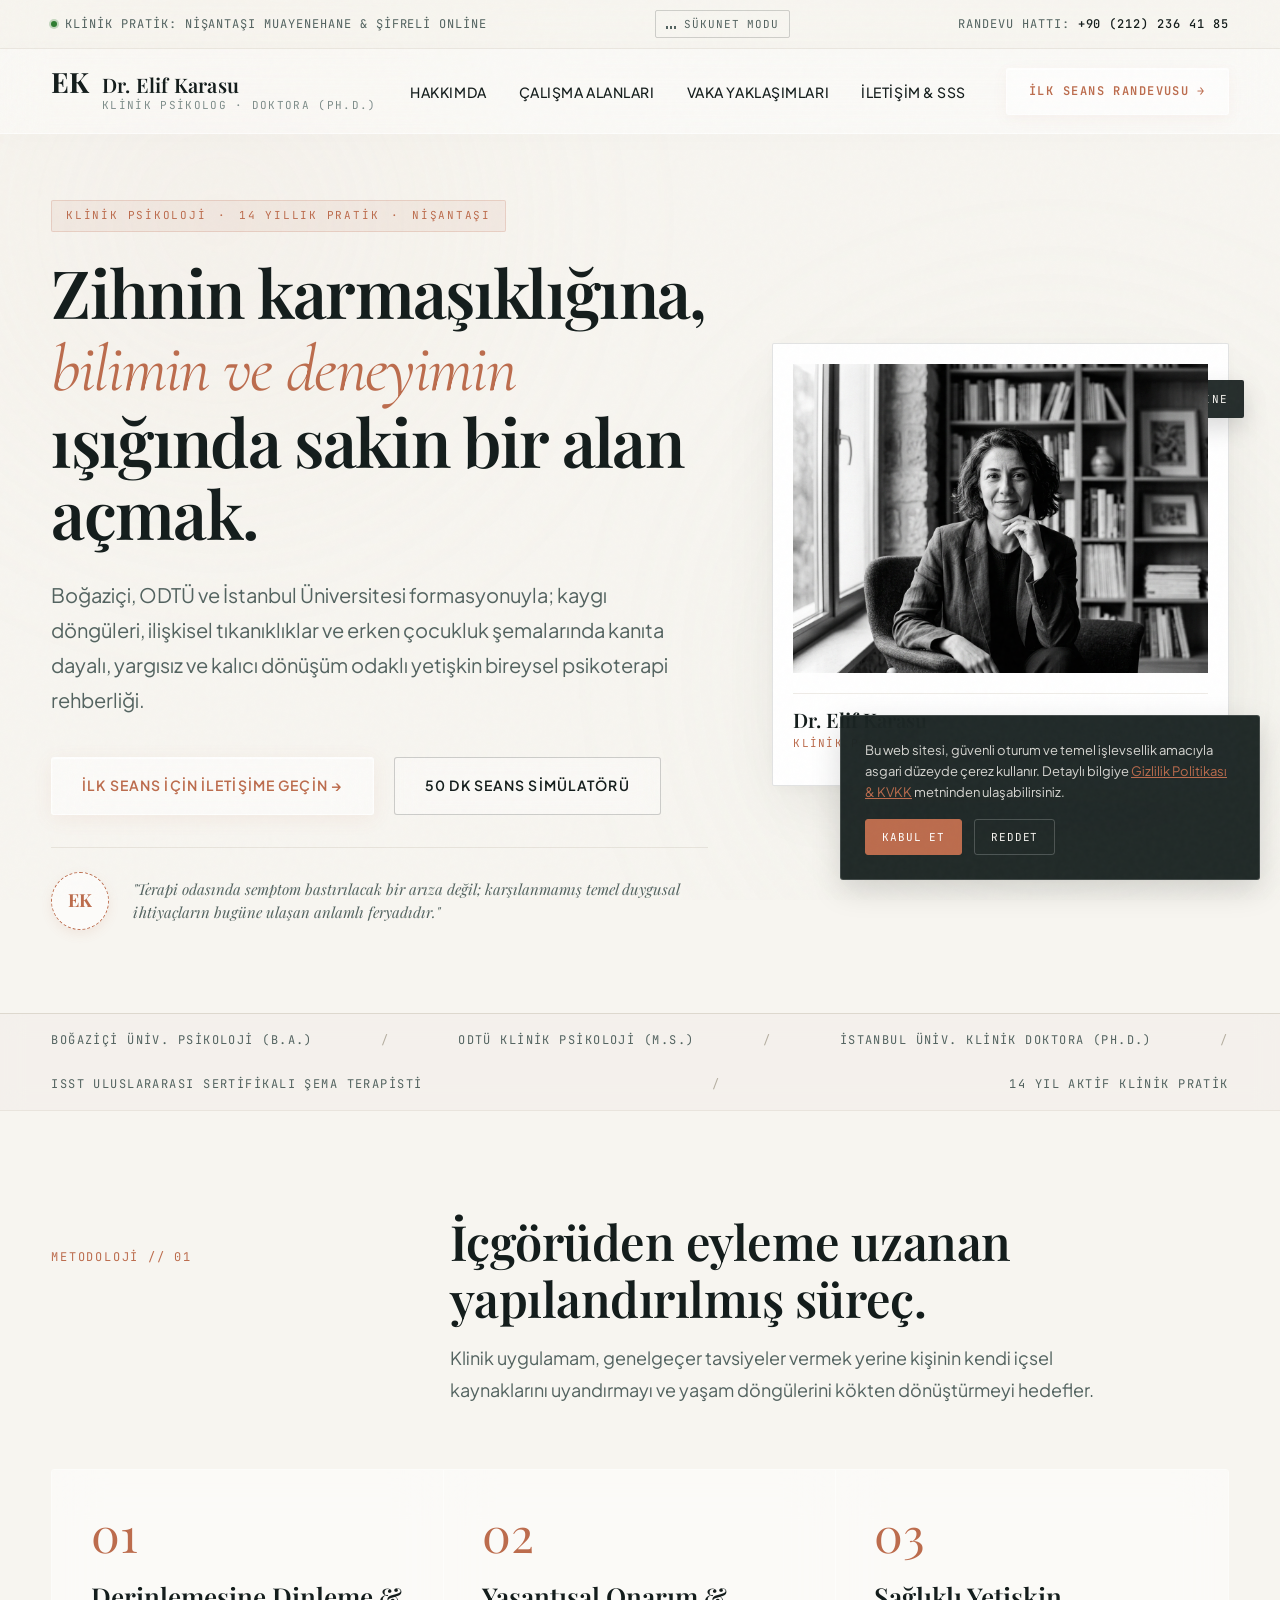
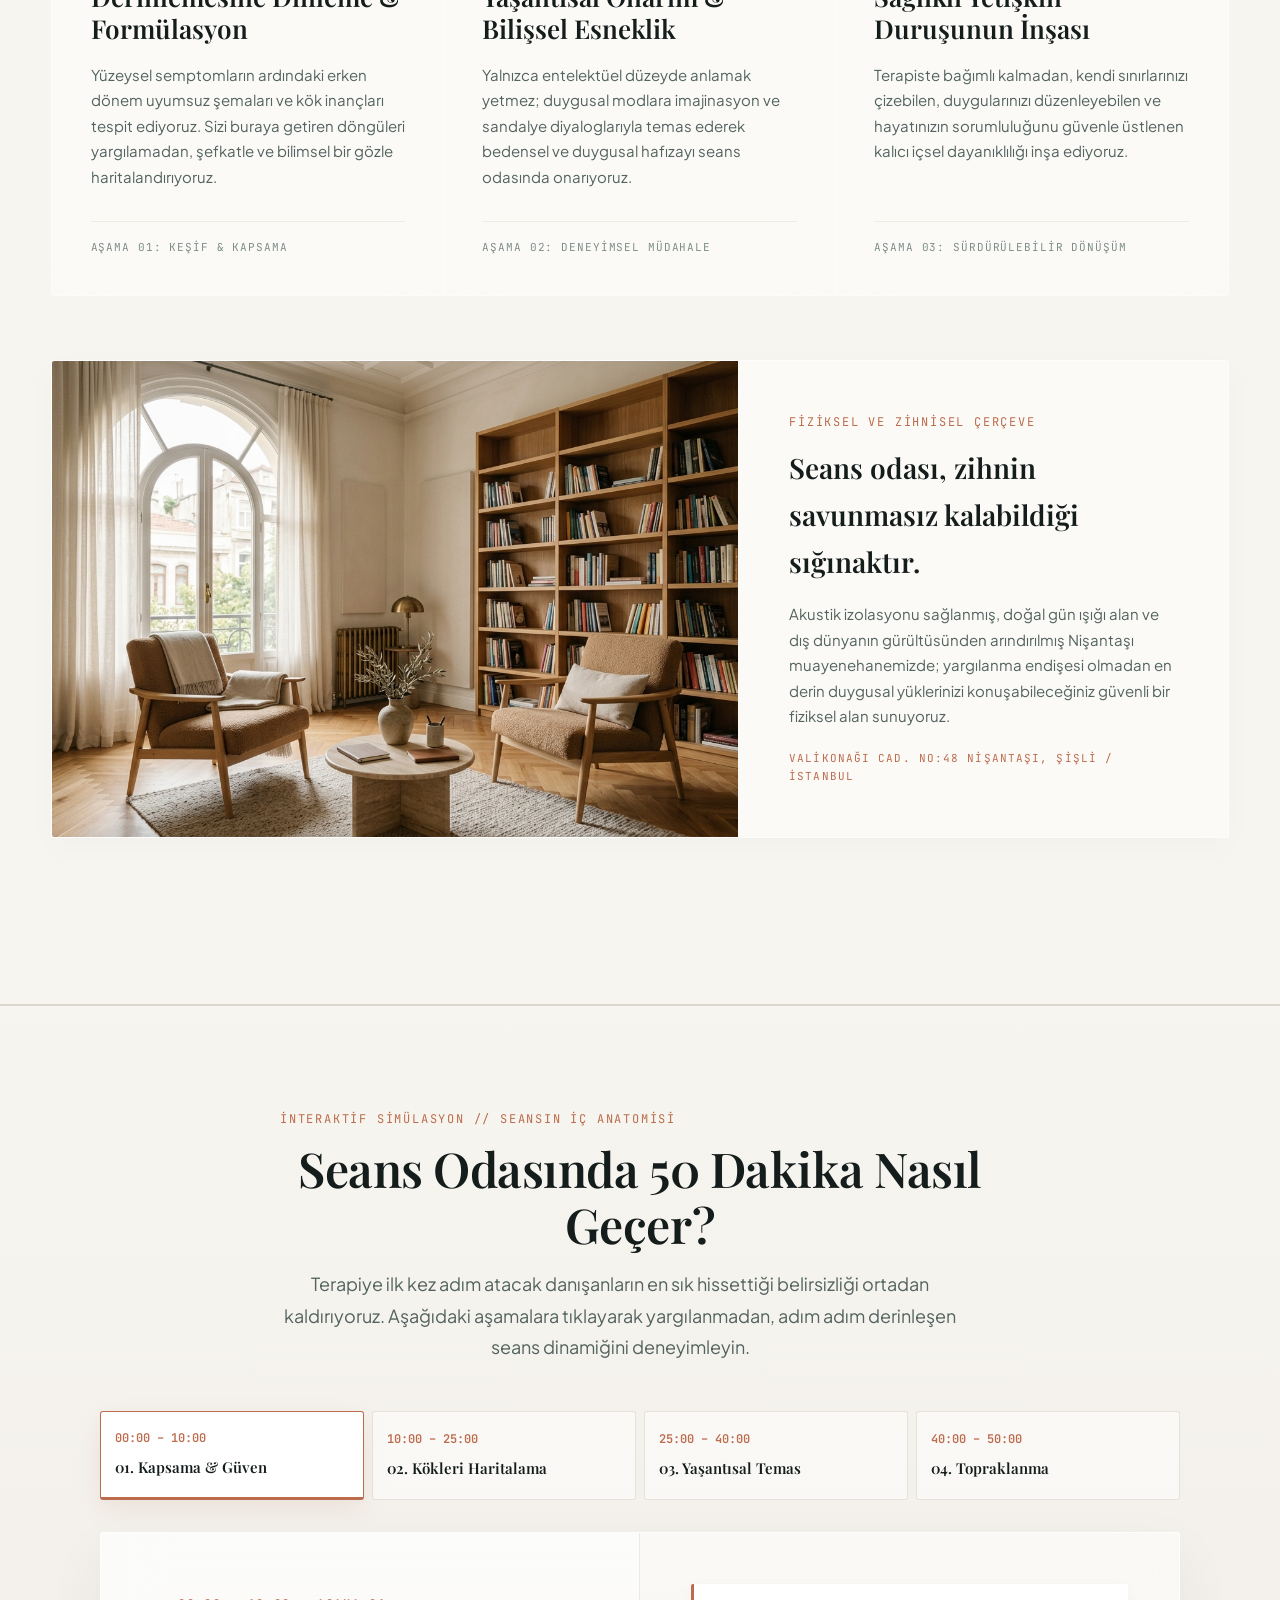
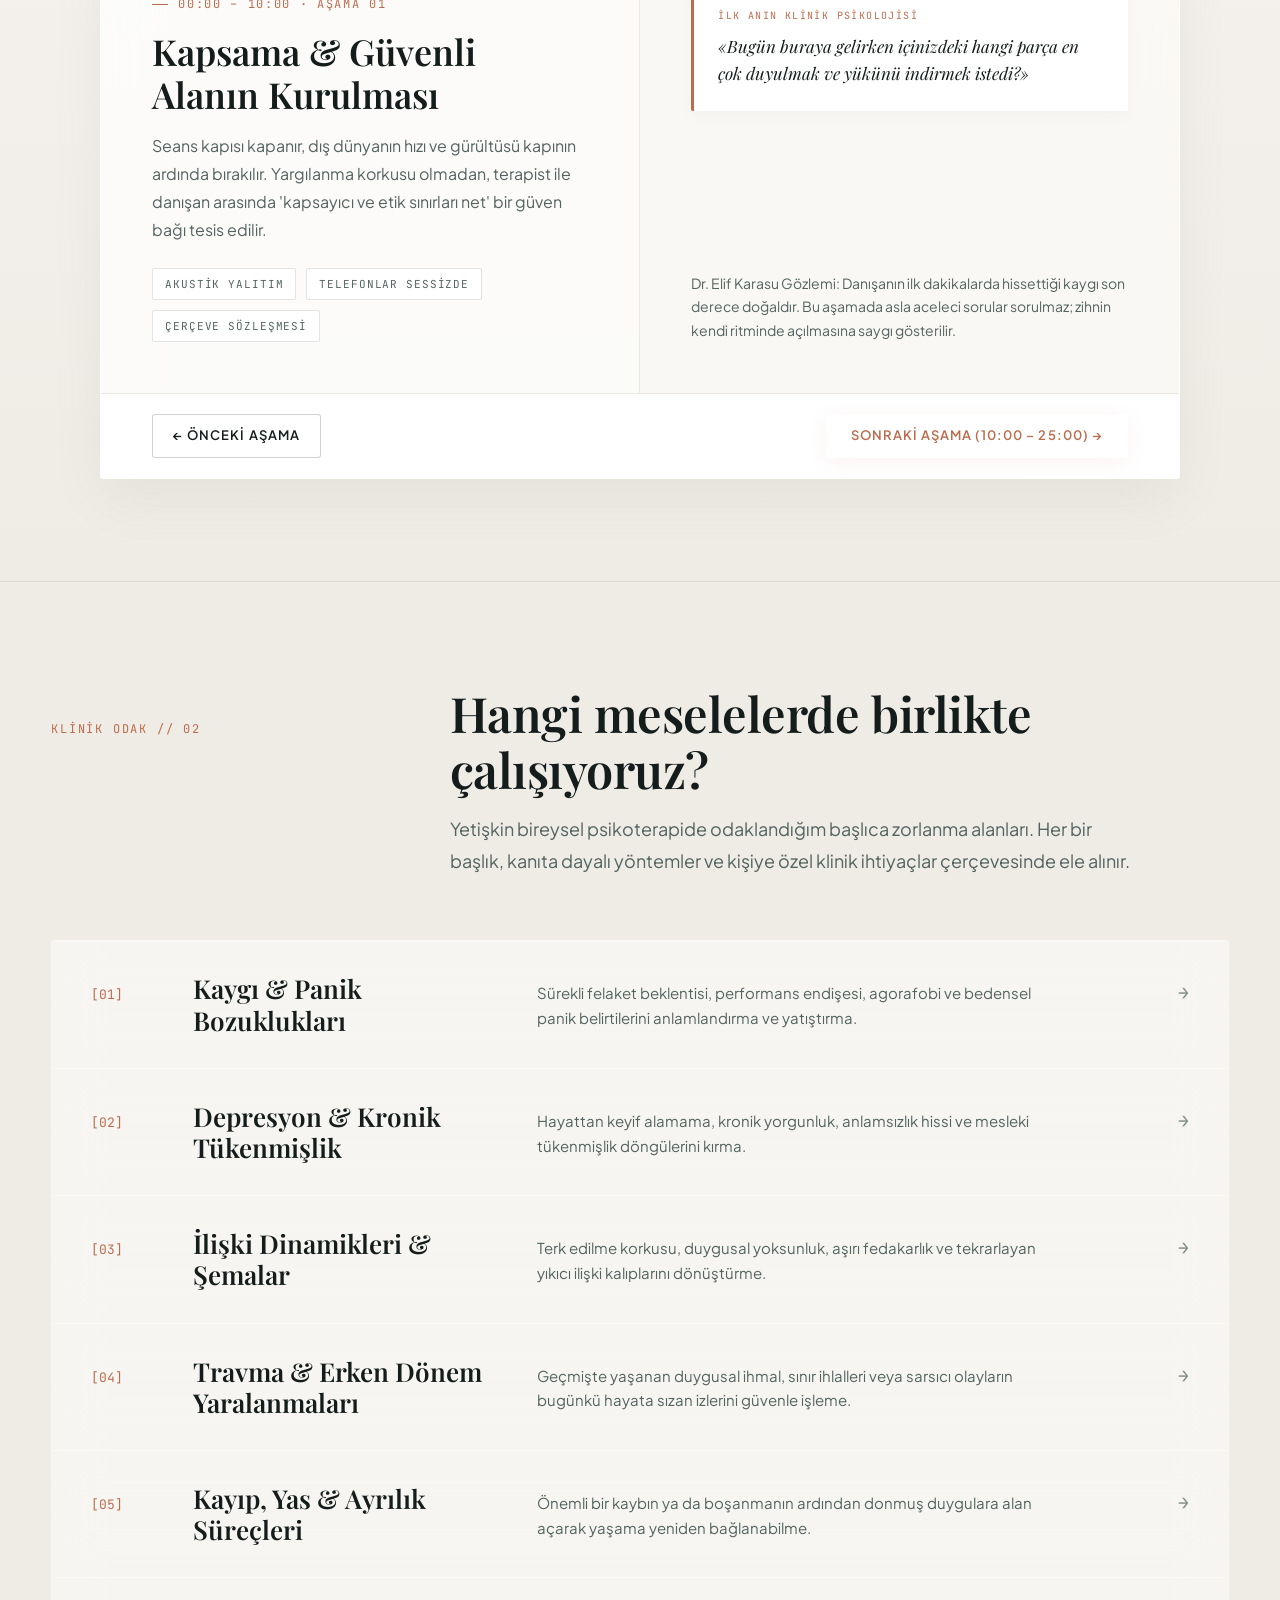
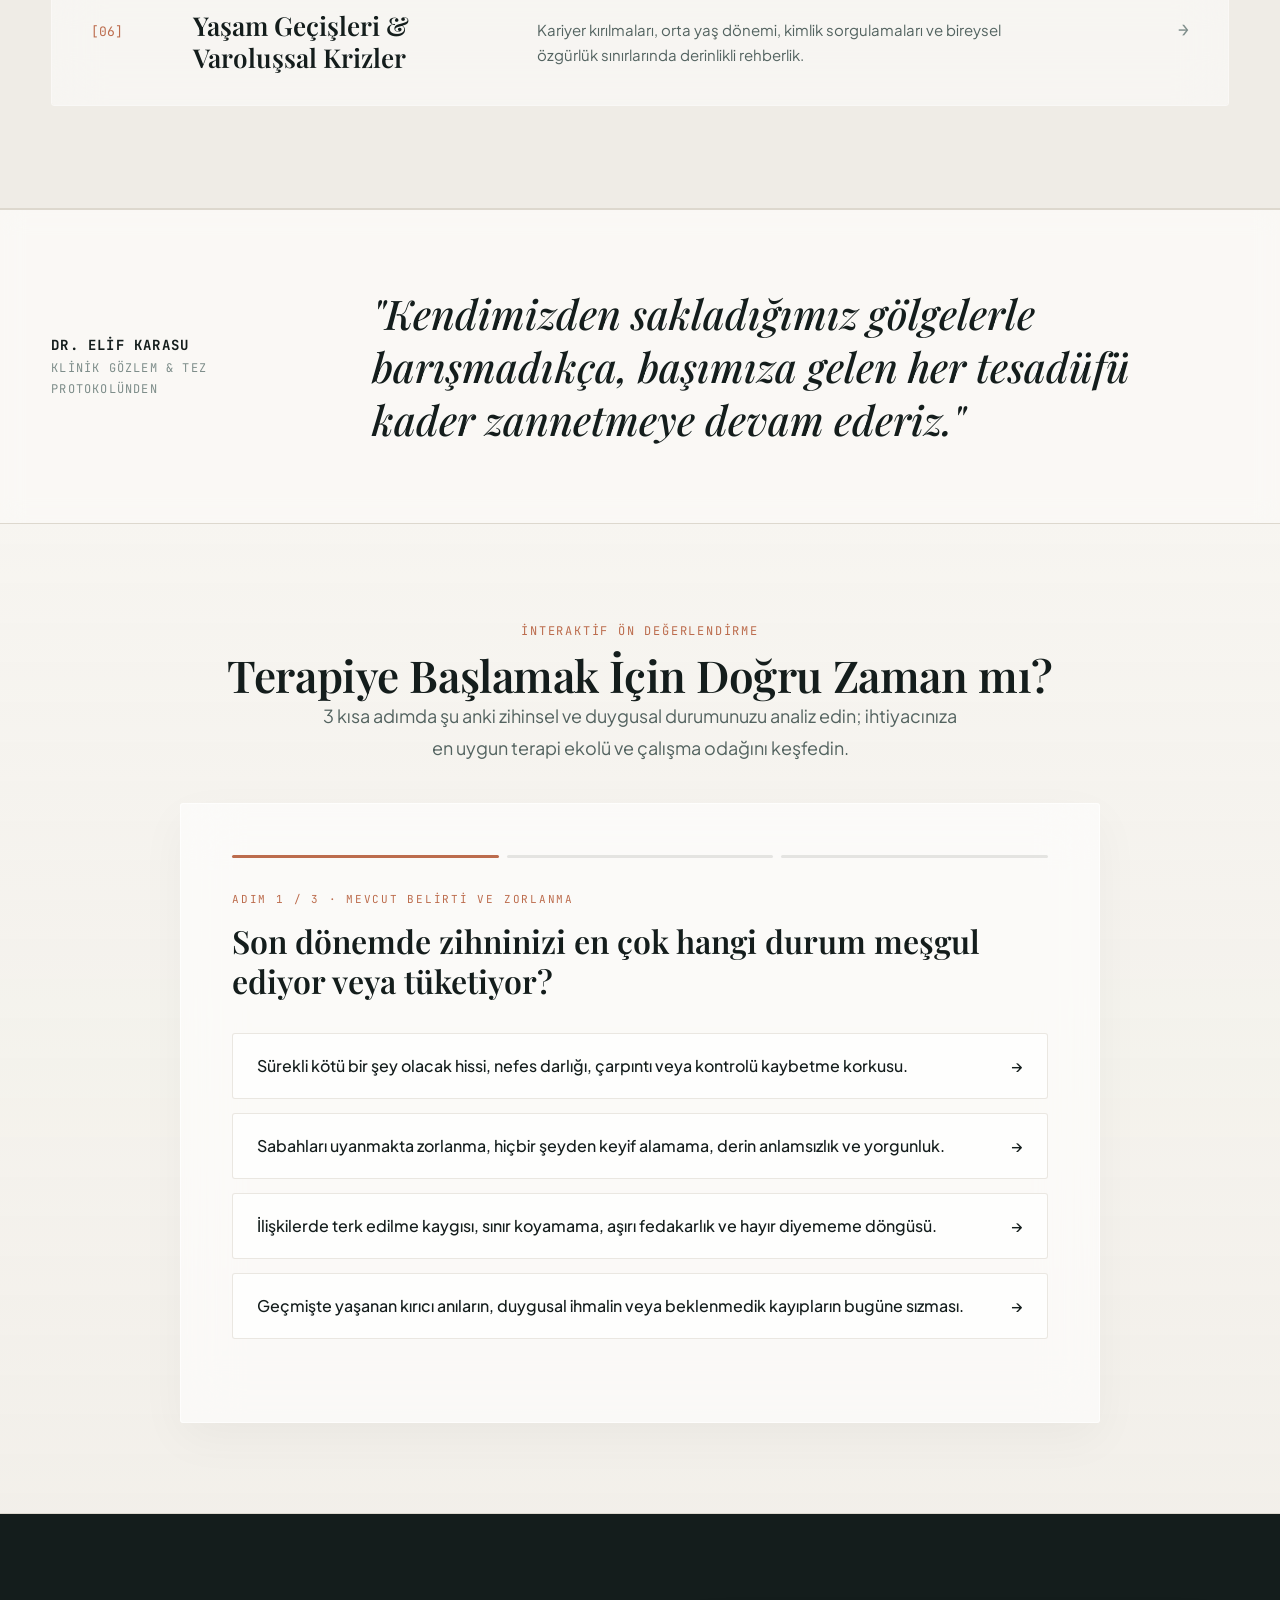
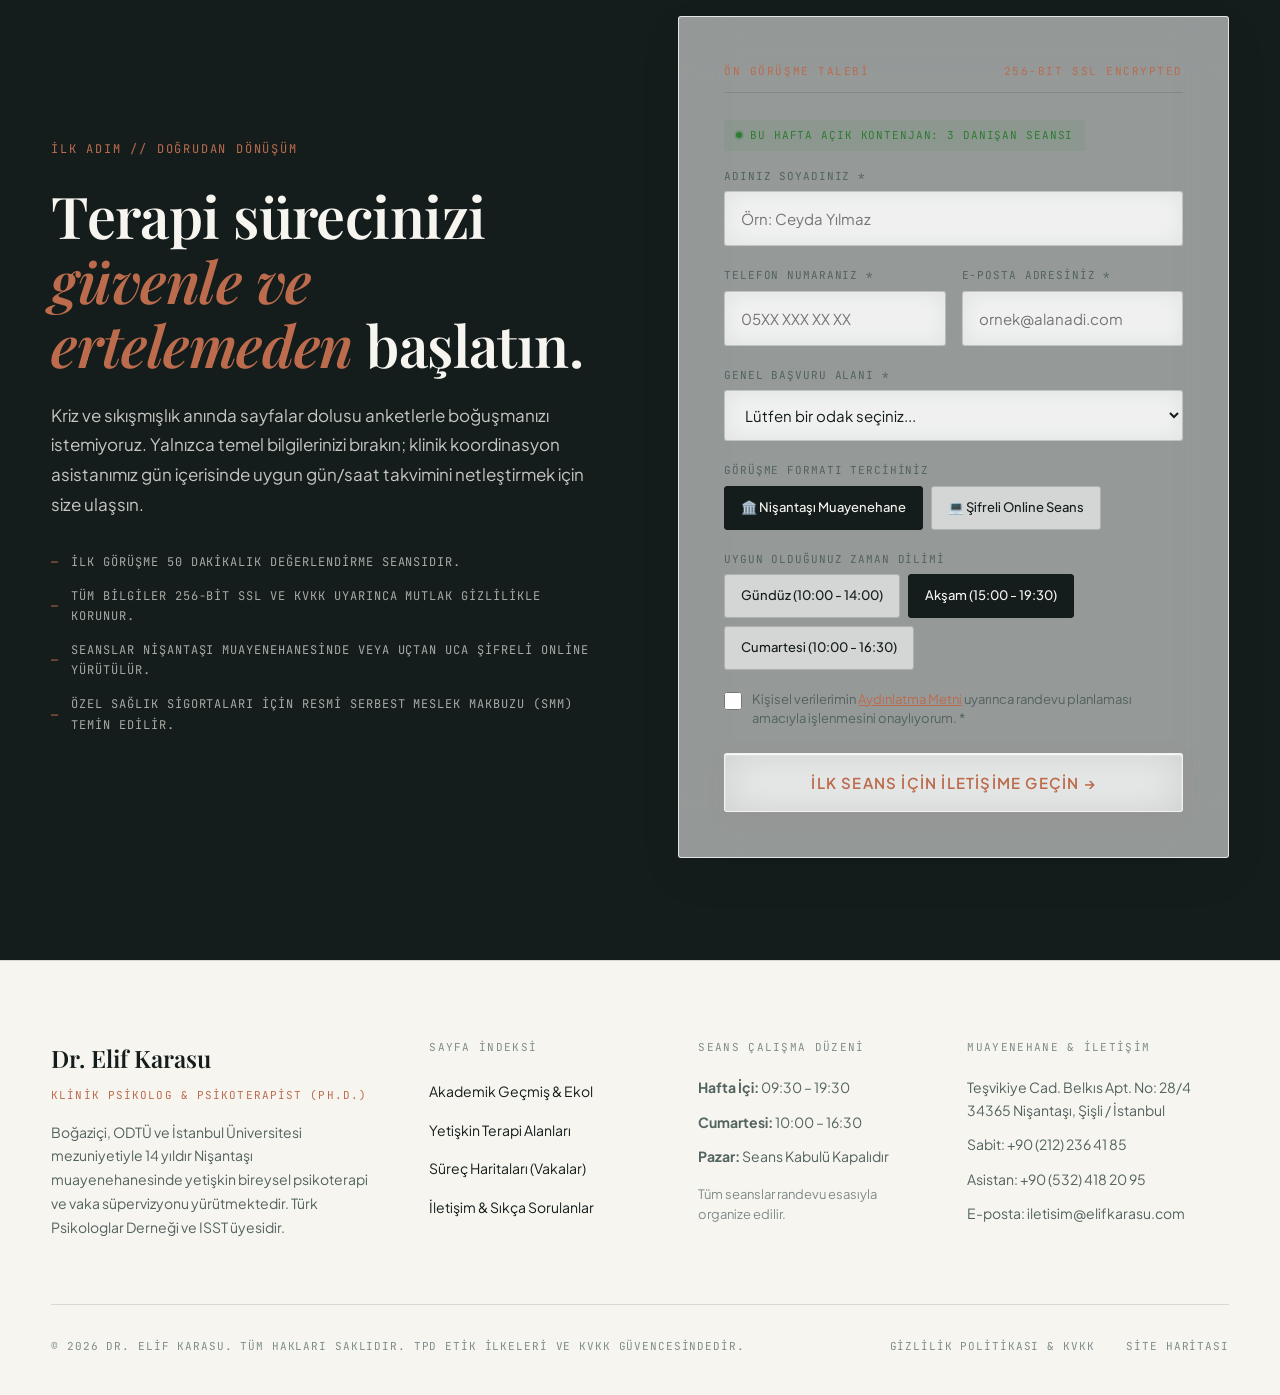
==== commit a87b7d45: "feat: luxury art direction (Kinfolk/Aesop style spread), 50-minute clinical session simulator, Web A" ====
--- a/index.html
+++ b/index.html
@@ -103,7 +103,12 @@
         <span>Klinik Pratik: Nişantaşı Muayenehane & Şifreli Online</span>
       </div>
       <div>
-        <span>ISST Akredite İleri Şema Terapisti · TPD Sicil: 2041</span>
+        <button id="ambient-sound-toggle" class="ambient-sound-btn" aria-label="Klinik sessizlik ve sükunet sesini aç/kapat" aria-pressed="false">
+          <div class="sound-bars-anim" aria-hidden="true">
+            <span></span><span></span><span></span>
+          </div>
+          <span class="sound-label">Sükunet Modu</span>
+        </button>
       </div>
       <div>
         <span>Randevu Hattı: <a href="tel:+902122364185" style="color: var(--text-main); font-weight: 500;">+90 (212) 236 41 85</a></span>
@@ -144,62 +149,58 @@
   </header>
 
   <main id="main-content" role="main">
-    <!-- HERO: ASYMMETRIC BRUTALIST & EDITORIAL SPREAD -->
-    <section class="hero-editorial">
+    <!-- HERO: LUXURY EDITORIAL ART DIRECTION & ASYMMETRIC SPREAD -->
+    <section class="hero-editorial--luxury">
       <div class="container">
-        <div class="hero-grid">
-          <!-- Sol Kolon: Editoryal Başlık ve Giriş -->
+        <div class="hero-spread-grid">
+          <!-- Sol Kolon: Editoryal Tipografi ve Bildiri -->
           <div class="hero-content">
-            <div class="hero-kicker">KLİNİK PSİKOLOJİ · BİREYSEL TERAPİ · VOL. XIV</div>
-            <h1 class="hero-headline">
+            <div class="hero-editorial-badge">
+              <span>KLİNİK PSİKOLOJİ</span>
+              <span>·</span>
+              <span>14 YILLIK PRATİK</span>
+              <span>·</span>
+              <span>NİŞANTAŞI</span>
+            </div>
+            <h1 class="hero-headline--massive">
               Zihnin karmaşıklığına, <em>bilimin ve deneyimin</em> ışığında sakin bir alan açmak.
             </h1>
             <p class="hero-lead">
-              14 yıllık üniversite hastanesi ve klinik pratiğiyle; kaygı döngüleri, ilişkisel tıkanıklıklar ve erken çocukluk şemalarında kanıta dayalı, yargısız ve kalıcı dönüşüm odaklı bireysel psikoterapi rehberliği.
+              Boğaziçi, ODTÜ ve İstanbul Üniversitesi formasyonuyla; kaygı döngüleri, ilişkisel tıkanıklıklar ve erken çocukluk şemalarında kanıta dayalı, yargısız ve kalıcı dönüşüm odaklı yetişkin bireysel psikoterapi rehberliği.
             </p>
             <div class="hero-action-group">
-              <a href="#ilk-seans" class="btn btn-primary">İlk Seans İçin İletişime Geçin</a>
-              <a href="calisma-alanlari.html" class="btn btn-secondary">Çalışma Alanları İndeksi</a>
-            </div>
-          </div>
-
-          <!-- Sağ Kolon: Architectural Dossier Panel -->
-          <aside class="hero-dossier" aria-label="Klinik çerçeve özeti">
-            <div class="portrait-editorial" style="margin-bottom: 1.5rem;">
+              <a href="#ilk-seans" class="btn btn-primary">İlk Seans İçin İletişime Geçin →</a>
+              <a href="#seans-deneyimi" class="btn btn-secondary">50 Dk Seans Simülatörü</a>
+            </div>
+
+            <!-- Signature Quote Box with Seal -->
+            <div class="hero-quote-signature">
+              <div class="signature-seal" aria-hidden="true">EK</div>
+              <p class="signature-text">
+                "Terapi odasında semptom bastırılacak bir arıza değil; karşılanmamış temel duygusal ihtiyaçların bugüne ulaşan anlamlı feryadıdır."
+              </p>
+            </div>
+          </div>
+
+          <!-- Sağ Kolon: Exhibition-Grade Portrait Presentation -->
+          <div class="portrait-presentation-col">
+            <div class="portrait-exhibition-frame">
+              <div class="floating-status-pill" aria-label="Klinik kabul durumu">
+                <span class="pulse-indicator"></span>
+                <span>Nişantaşı & Şifreli Online</span>
+              </div>
               <img src="assets/images/dr-elif-karasu.jpg" alt="Dr. Elif Karasu — Klinik Psikolog Portresi" width="480" height="580" loading="eager">
-              <div class="portrait-caption">
-                <span class="portrait-name">Dr. Elif Karasu</span>
-                <span class="portrait-role">Ph.D. · ISST Süpervizör</span>
-              </div>
-            </div>
-
-            <div class="dossier-spec-list">
-              <div class="dossier-spec-row">
-                <span class="dossier-spec-label">KLİNİSYEN</span>
-                <span class="dossier-spec-value">Dr. Elif Karasu (Ph.D.)</span>
-              </div>
-              <div class="dossier-spec-row">
-                <span class="dossier-spec-label">FORMASYON</span>
-                <span class="dossier-spec-value">Boğaziçi (B.A.) · ODTÜ (M.S.) · İÜ (Ph.D.)</span>
-              </div>
-              <div class="dossier-spec-row">
-                <span class="dossier-spec-label">AKREDİTASYON</span>
-                <span class="dossier-spec-value">ISST İleri Şema Terapisti & Süpervizör</span>
-              </div>
-              <div class="dossier-spec-row">
-                <span class="dossier-spec-label">LOKASYON</span>
-                <span class="dossier-spec-value">Nişantaşı Muayenehane / Şifreli Online</span>
-              </div>
-              <div class="dossier-spec-row">
-                <span class="dossier-spec-label">ÇERÇEVE</span>
-                <span class="dossier-spec-value">50 Dk · Mutlak Mesleki Mahremiyet</span>
-              </div>
-            </div>
-
-            <div class="dossier-quote-box">
-              "Terapi odasında semptom bastırılacak bir arıza değil; karşılanmamış temel duygusal ihtiyaçların bugüne ulaşan anlamlı feryadıdır."
-            </div>
-          </aside>
+              <div class="portrait-exhibition-meta">
+                <div>
+                  <h2 class="portrait-exhibition-title">Dr. Elif Karasu</h2>
+                  <p class="portrait-exhibition-sub">Klinik Psikolog · Doktora (Ph.D.)</p>
+                </div>
+                <div class="portrait-stamp-badge">
+                  ISST · TPD 2041
+                </div>
+              </div>
+            </div>
+          </div>
         </div>
       </div>
     </section>
@@ -288,7 +289,86 @@
       </div>
     </section>
 
-    <!-- 03. SECTION: ÇALIŞMA ALANLARI EDİTORYAL İNDEKSİ -->
+    <!-- 03. SECTION: 50 DAKİKALIK SEANS DENEYİMİ SİMÜLATÖRÜ -->
+    <section class="session-simulator-section" id="seans-deneyimi">
+      <div class="container">
+        <div class="sim-container">
+          <div class="sim-header">
+            <div class="section-tag" style="margin-bottom: 0.75rem;">İNTERAKTİF SİMÜLASYON // SEANSIN İÇ ANATOMİSİ</div>
+            <h2 class="section-title-serif" style="font-size: clamp(2.125rem, 3.8vw, 3rem); margin-bottom: 1rem;">Seans Odasında 50 Dakika Nasıl Geçer?</h2>
+            <p class="section-desc-lead">
+              Terapiye ilk kez adım atacak danışanların en sık hissettiği belirsizliği ortadan kaldırıyoruz. Aşağıdaki aşamalara tıklayarak yargılanmadan, adım adım derinleşen seans dinamiğini deneyimleyin.
+            </p>
+          </div>
+
+          <!-- Time Tabs -->
+          <div class="sim-nav" role="tablist" aria-label="Seans aşamaları navigasyonu">
+            <button type="button" class="sim-nav-btn active" role="tab" aria-selected="true">
+              <span class="sim-nav-time">00:00 – 10:00</span>
+              <span class="sim-nav-label">01. Kapsama & Güven</span>
+            </button>
+            <button type="button" class="sim-nav-btn" role="tab" aria-selected="false">
+              <span class="sim-nav-time">10:00 – 25:00</span>
+              <span class="sim-nav-label">02. Kökleri Haritalama</span>
+            </button>
+            <button type="button" class="sim-nav-btn" role="tab" aria-selected="false">
+              <span class="sim-nav-time">25:00 – 40:00</span>
+              <span class="sim-nav-label">03. Yaşantısal Temas</span>
+            </button>
+            <button type="button" class="sim-nav-btn" role="tab" aria-selected="false">
+              <span class="sim-nav-time">40:00 – 50:00</span>
+              <span class="sim-nav-label">04. Topraklanma</span>
+            </button>
+          </div>
+
+          <!-- Active Viewport Card -->
+          <div class="sim-viewport-card">
+            <div class="sim-viewport-grid">
+              <!-- Sol Sütun: Süreç ve Rol Tanımları -->
+              <div class="sim-viewport-left">
+                <div>
+                  <div class="sim-minute-badge">00:00 – 10:00 · AŞAMA 01</div>
+                  <h3 class="sim-stage-title">Kapsama & Güvenli Alanın Kurulması</h3>
+                  <p class="sim-stage-desc">
+                    Seans kapısı kapanır, dış dünyanın hızı ve gürültüsü kapının ardında bırakılır. Yargılanma korkusu olmadan, terapist ile danışan arasında 'kapsayıcı ve etik sınırları net' bir güven bağı tesis edilir.
+                  </p>
+                </div>
+                <div class="sim-role-tags">
+                  <span class="sim-role-tag">Akustik Yalıtım</span>
+                  <span class="sim-role-tag">Telefonlar Sessizde</span>
+                  <span class="sim-role-tag">Çerçeve Sözleşmesi</span>
+                </div>
+              </div>
+
+              <!-- Sağ Sütun: Odadaki Diyalog ve Not -->
+              <div class="sim-viewport-right">
+                <div class="sim-dialogue-box">
+                  <div class="sim-dialogue-kicker">İLK ANIN KLİNİK PSİKOLOJİSİ</div>
+                  <blockquote class="sim-dialogue-quote">
+                    «Bugün buraya gelirken içinizdeki hangi parça en çok duyulmak ve yükünü indirmek istedi?»
+                  </blockquote>
+                </div>
+                <p class="sim-clinician-note">
+                  Dr. Elif Karasu Gözlemi: Danışanın ilk dakikalarda hissettiği kaygı son derece doğaldır. Bu aşamada asla aceleci sorular sorulmaz; zihnin kendi ritminde açılmasına saygı gösterilir.
+                </p>
+              </div>
+            </div>
+
+            <!-- Kontrol Butonları -->
+            <div class="sim-controls-row">
+              <button type="button" id="sim-prev-btn" class="btn btn-secondary" style="min-height: 44px; padding: 0.5rem 1.25rem; font-size: 0.8125rem;" disabled>
+                ← Önceki Aşama
+              </button>
+              <button type="button" id="sim-next-btn" class="btn btn-primary" style="min-height: 44px; padding: 0.5rem 1.5rem; font-size: 0.8125rem;">
+                Sonraki Aşama (10:00) →
+              </button>
+            </div>
+          </div>
+        </div>
+      </div>
+    </section>
+
+    <!-- 04. SECTION: ÇALIŞMA ALANLARI EDİTORYAL İNDEKSİ -->
     <section class="editorial-section" style="background-color: var(--bg-subtle);">
       <div class="container">
         <div class="section-head-split">
--- a/css/style.css
+++ b/css/style.css
@@ -2164,3 +2164,489 @@
     grid-template-columns: 1fr;
   }
 }
+
+/* ==========================================================================
+   8. LUXURY ART DIRECTION, INTERACTIVE SIMULATOR & AMBIENT EXPERIENCE
+   ========================================================================== */
+
+/* --- BESPOKE EDITORIAL HERO SPREAD --- */
+.hero-editorial--luxury {
+  position: relative;
+  padding-top: clamp(2.5rem, 5vw, 4.5rem);
+  padding-bottom: clamp(3.5rem, 6.5vw, 6rem);
+  border-bottom: 1px solid var(--border);
+  overflow: hidden;
+}
+
+.hero-spread-grid {
+  display: grid;
+  grid-template-columns: 1.18fr 0.82fr;
+  gap: clamp(2rem, 5vw, 4.5rem);
+  align-items: center;
+}
+
+.hero-editorial-badge {
+  display: inline-flex;
+  align-items: center;
+  gap: 0.75rem;
+  font-family: var(--font-mono);
+  font-size: 0.6875rem;
+  letter-spacing: 0.16em;
+  text-transform: uppercase;
+  color: var(--accent);
+  background-color: var(--accent-soft);
+  border: 1px solid rgba(188, 108, 77, 0.2);
+  padding: 0.35rem 0.875rem;
+  border-radius: 2px;
+  margin-bottom: 1.5rem;
+}
+
+.hero-headline--massive {
+  font-family: var(--font-serif);
+  font-size: clamp(2.75rem, 5.2vw, 4.4rem);
+  line-height: 1.08;
+  font-weight: 600;
+  letter-spacing: -0.025em;
+  color: var(--text-main);
+  margin-bottom: 1.75rem;
+}
+
+.hero-headline--massive em {
+  font-style: italic;
+  font-family: 'Cormorant Garamond', var(--font-serif);
+  font-weight: 400;
+  color: var(--accent);
+}
+
+.hero-quote-signature {
+  display: flex;
+  align-items: center;
+  gap: 1.5rem;
+  margin-top: 2rem;
+  padding-top: 1.5rem;
+  border-top: 1px solid rgba(221, 216, 206, 0.6);
+}
+
+.signature-seal {
+  width: 58px;
+  height: 58px;
+  flex-shrink: 0;
+  border-radius: 50%;
+  border: 1.5px dashed var(--accent);
+  display: flex;
+  align-items: center;
+  justify-content: center;
+  font-family: var(--font-serif);
+  font-weight: 700;
+  font-size: 1.125rem;
+  color: var(--accent);
+  background-color: rgba(255, 255, 255, 0.6);
+  box-shadow: 0 4px 12px rgba(188, 108, 77, 0.1);
+}
+
+.signature-text {
+  font-family: var(--font-serif);
+  font-style: italic;
+  font-size: 0.9375rem;
+  color: var(--text-muted);
+  line-height: 1.5;
+}
+
+/* Portrait Presentation: Exhibition Frame */
+.portrait-exhibition-frame {
+  position: relative;
+  border: 1px solid rgba(20, 29, 28, 0.12);
+  background-color: #FFFFFF;
+  padding: 1.25rem 1.25rem 2rem 1.25rem;
+  box-shadow: 0 24px 60px -12px rgba(20, 29, 28, 0.08), 0 4px 16px rgba(20, 29, 28, 0.03);
+  border-radius: 2px;
+}
+
+.portrait-exhibition-frame img {
+  width: 100%;
+  height: auto;
+  max-height: 500px;
+  object-fit: cover;
+  display: block;
+  filter: contrast(1.03) brightness(0.99);
+}
+
+.portrait-exhibition-meta {
+  margin-top: 1.25rem;
+  display: flex;
+  justify-content: space-between;
+  align-items: flex-end;
+  border-top: 1px solid rgba(221, 216, 206, 0.5);
+  padding-top: 0.875rem;
+}
+
+.portrait-exhibition-title {
+  font-family: var(--font-serif);
+  font-size: 1.25rem;
+  font-weight: 600;
+  color: var(--text-main);
+  line-height: 1.2;
+}
+
+.portrait-exhibition-sub {
+  font-family: var(--font-mono);
+  font-size: 0.6875rem;
+  letter-spacing: 0.12em;
+  text-transform: uppercase;
+  color: var(--accent);
+  margin-top: 2px;
+}
+
+.portrait-stamp-badge {
+  font-family: var(--font-mono);
+  font-size: 0.625rem;
+  letter-spacing: 0.1em;
+  text-transform: uppercase;
+  color: var(--text-light);
+  border: 1px solid rgba(20, 29, 28, 0.15);
+  padding: 0.25rem 0.5rem;
+  border-radius: 2px;
+}
+
+/* Floating Status Tag on Portrait */
+.floating-status-pill {
+  position: absolute;
+  top: 2.25rem;
+  right: -1rem;
+  background-color: rgba(20, 29, 28, 0.92);
+  backdrop-filter: blur(12px);
+  -webkit-backdrop-filter: blur(12px);
+  color: #F7F5F0;
+  padding: 0.625rem 1rem;
+  border-radius: 2px;
+  font-family: var(--font-mono);
+  font-size: 0.6875rem;
+  letter-spacing: 0.1em;
+  text-transform: uppercase;
+  display: flex;
+  align-items: center;
+  gap: 0.625rem;
+  box-shadow: 0 10px 25px rgba(0, 0, 0, 0.15);
+}
+
+.floating-status-pill .pulse-indicator {
+  width: 6px;
+  height: 6px;
+  border-radius: 50%;
+  background-color: #66BB6A;
+  box-shadow: 0 0 0 2px rgba(102, 187, 106, 0.35);
+  animation: pulseGreen 2s infinite;
+}
+
+@keyframes pulseGreen {
+  0% { transform: scale(0.95); box-shadow: 0 0 0 0 rgba(102, 187, 106, 0.7); }
+  70% { transform: scale(1); box-shadow: 0 0 0 6px rgba(102, 187, 106, 0); }
+  100% { transform: scale(0.95); box-shadow: 0 0 0 0 rgba(102, 187, 106, 0); }
+}
+
+/* --- AMBIENT SOUND BUTTON IN TOP MASTHEAD --- */
+.ambient-sound-btn {
+  display: inline-flex;
+  align-items: center;
+  gap: 0.5rem;
+  background: transparent;
+  border: 1px solid rgba(20, 29, 28, 0.18);
+  border-radius: 2px;
+  padding: 0.25rem 0.625rem;
+  font-family: var(--font-mono);
+  font-size: 0.6875rem;
+  letter-spacing: 0.08em;
+  text-transform: uppercase;
+  color: var(--text-muted);
+  cursor: pointer;
+  transition: all 0.25s ease;
+}
+
+.ambient-sound-btn:hover {
+  background-color: rgba(255, 255, 255, 0.6);
+  border-color: var(--accent);
+  color: var(--text-main);
+}
+
+.ambient-sound-btn.is-active {
+  background-color: var(--accent-soft);
+  border-color: var(--accent);
+  color: var(--accent-dark);
+}
+
+.sound-bars-anim {
+  display: flex;
+  align-items: flex-end;
+  gap: 2px;
+  height: 10px;
+}
+
+.sound-bars-anim span {
+  width: 2px;
+  height: 3px;
+  background-color: currentColor;
+  transition: height 0.2s ease;
+}
+
+.ambient-sound-btn.is-active .sound-bars-anim span:nth-child(1) {
+  animation: soundBar1 0.8s ease-in-out infinite alternate;
+}
+.ambient-sound-btn.is-active .sound-bars-anim span:nth-child(2) {
+  animation: soundBar2 0.7s ease-in-out 0.2s infinite alternate;
+}
+.ambient-sound-btn.is-active .sound-bars-anim span:nth-child(3) {
+  animation: soundBar3 0.9s ease-in-out 0.4s infinite alternate;
+}
+
+@keyframes soundBar1 { 0% { height: 3px; } 100% { height: 10px; } }
+@keyframes soundBar2 { 0% { height: 2px; } 100% { height: 9px; } }
+@keyframes soundBar3 { 0% { height: 4px; } 100% { height: 11px; } }
+
+/* --- 50-MINUTE INTERACTIVE CLINICAL SESSION SIMULATOR --- */
+.session-simulator-section {
+  padding: clamp(4.5rem, 8vw, 7.5rem) 0;
+  background: linear-gradient(180deg, #F7F5F0 0%, #EFECE6 100%);
+  border-top: 1px solid var(--border);
+  border-bottom: 1px solid var(--border);
+  position: relative;
+}
+
+.sim-container {
+  max-width: 1080px;
+  margin: 0 auto;
+}
+
+.sim-header {
+  text-align: center;
+  max-width: 720px;
+  margin: 0 auto 3rem;
+}
+
+/* Time Scrubber Nav */
+.sim-nav {
+  display: grid;
+  grid-template-columns: repeat(4, 1fr);
+  gap: 0.5rem;
+  margin-bottom: 2rem;
+  position: relative;
+}
+
+.sim-nav-btn {
+  background-color: rgba(255, 255, 255, 0.5);
+  border: 1px solid rgba(221, 216, 206, 0.7);
+  padding: 1rem 0.875rem;
+  border-radius: var(--radius);
+  cursor: pointer;
+  text-align: left;
+  transition: all 0.3s cubic-bezier(0.16, 1, 0.3, 1);
+  position: relative;
+}
+
+.sim-nav-btn:hover {
+  background-color: rgba(255, 255, 255, 0.9);
+  border-color: var(--accent);
+  transform: translateY(-2px);
+}
+
+.sim-nav-btn.active {
+  background-color: #FFFFFF;
+  border-color: var(--accent);
+  box-shadow: 0 8px 24px rgba(188, 108, 77, 0.12);
+  border-bottom: 3px solid var(--accent);
+}
+
+.sim-nav-time {
+  font-family: var(--font-mono);
+  font-size: 0.75rem;
+  font-weight: 600;
+  color: var(--accent);
+  margin-bottom: 0.25rem;
+  display: block;
+}
+
+.sim-nav-label {
+  font-family: var(--font-serif);
+  font-size: 0.9375rem;
+  font-weight: 600;
+  color: var(--text-main);
+  line-height: 1.3;
+}
+
+/* Active Stage Card */
+.sim-viewport-card {
+  border: var(--glass-border);
+  background-color: rgba(255, 255, 255, 0.75);
+  backdrop-filter: blur(28px);
+  -webkit-backdrop-filter: blur(28px);
+  box-shadow: 0 20px 60px rgba(20, 29, 28, 0.05);
+  border-radius: var(--radius);
+  overflow: hidden;
+}
+
+.sim-viewport-grid {
+  display: grid;
+  grid-template-columns: 1fr 1fr;
+  min-height: 400px;
+}
+
+.sim-viewport-left {
+  padding: clamp(2rem, 4vw, 3.25rem);
+  border-right: 1px solid rgba(221, 216, 206, 0.5);
+  display: flex;
+  flex-direction: column;
+  justify-content: space-between;
+}
+
+.sim-viewport-right {
+  padding: clamp(2rem, 4vw, 3.25rem);
+  background-color: rgba(247, 245, 240, 0.5);
+  display: flex;
+  flex-direction: column;
+  justify-content: space-between;
+}
+
+.sim-minute-badge {
+  display: inline-flex;
+  align-items: center;
+  gap: 0.625rem;
+  font-family: var(--font-mono);
+  font-size: 0.75rem;
+  letter-spacing: 0.14em;
+  text-transform: uppercase;
+  color: var(--accent);
+  margin-bottom: 1rem;
+}
+
+.sim-minute-badge::before {
+  content: '';
+  display: inline-block;
+  width: 16px;
+  height: 1px;
+  background-color: var(--accent);
+}
+
+.sim-stage-title {
+  font-family: var(--font-serif);
+  font-size: clamp(1.625rem, 2.8vw, 2.25rem);
+  font-weight: 600;
+  color: var(--text-main);
+  line-height: 1.2;
+  margin-bottom: 1rem;
+}
+
+.sim-stage-desc {
+  font-size: 1rem;
+  line-height: 1.75;
+  color: var(--text-muted);
+  margin-bottom: 1.5rem;
+}
+
+.sim-role-tags {
+  display: flex;
+  flex-wrap: wrap;
+  gap: 0.625rem;
+  margin-top: auto;
+}
+
+.sim-role-tag {
+  font-family: var(--font-mono);
+  font-size: 0.6875rem;
+  letter-spacing: 0.08em;
+  text-transform: uppercase;
+  padding: 0.35rem 0.75rem;
+  background-color: #FFFFFF;
+  border: 1px solid rgba(20, 29, 28, 0.12);
+  border-radius: 2px;
+  color: var(--text-muted);
+}
+
+.sim-dialogue-box {
+  background-color: #FFFFFF;
+  border-left: 3px solid var(--accent);
+  padding: 1.5rem;
+  border-radius: 2px;
+  box-shadow: 0 4px 16px rgba(20, 29, 28, 0.03);
+  margin-bottom: 1.5rem;
+}
+
+.sim-dialogue-kicker {
+  font-family: var(--font-mono);
+  font-size: 0.625rem;
+  letter-spacing: 0.14em;
+  text-transform: uppercase;
+  color: var(--accent);
+  margin-bottom: 0.5rem;
+}
+
+.sim-dialogue-quote {
+  font-family: var(--font-serif);
+  font-style: italic;
+  font-size: 1.0625rem;
+  color: var(--text-main);
+  line-height: 1.6;
+}
+
+.sim-clinician-note {
+  font-size: 0.875rem;
+  line-height: 1.65;
+  color: var(--text-muted);
+}
+
+.sim-controls-row {
+  display: flex;
+  justify-content: space-between;
+  align-items: center;
+  padding: 1.25rem clamp(2rem, 4vw, 3.25rem);
+  background-color: #FFFFFF;
+  border-top: 1px solid rgba(221, 216, 206, 0.6);
+}
+
+/* Page Transition Veil */
+.page-veil {
+  position: fixed;
+  top: 0;
+  left: 0;
+  width: 100vw;
+  height: 100vh;
+  background-color: var(--bg);
+  z-index: 9998;
+  pointer-events: none;
+  opacity: 0;
+  transition: opacity 0.35s cubic-bezier(0.16, 1, 0.3, 1);
+}
+
+.page-veil.is-active {
+  opacity: 1;
+  pointer-events: all;
+}
+
+/* Micro-interaction hover cards */
+.interactive-lift {
+  transition: transform 0.35s cubic-bezier(0.16, 1, 0.3, 1), box-shadow 0.35s cubic-bezier(0.16, 1, 0.3, 1);
+}
+
+.interactive-lift:hover {
+  transform: translateY(-4px);
+  box-shadow: 0 16px 40px rgba(20, 29, 28, 0.08);
+}
+
+@media (max-width: 960px) {
+  .hero-spread-grid {
+    grid-template-columns: 1fr;
+  }
+  .floating-status-pill {
+    right: 0.5rem;
+    top: 0.5rem;
+  }
+  .sim-nav {
+    grid-template-columns: 1fr 1fr;
+  }
+  .sim-viewport-grid {
+    grid-template-columns: 1fr;
+  }
+  .sim-viewport-left {
+    border-right: none;
+    border-bottom: 1px solid rgba(221, 216, 206, 0.5);
+  }
+}
+
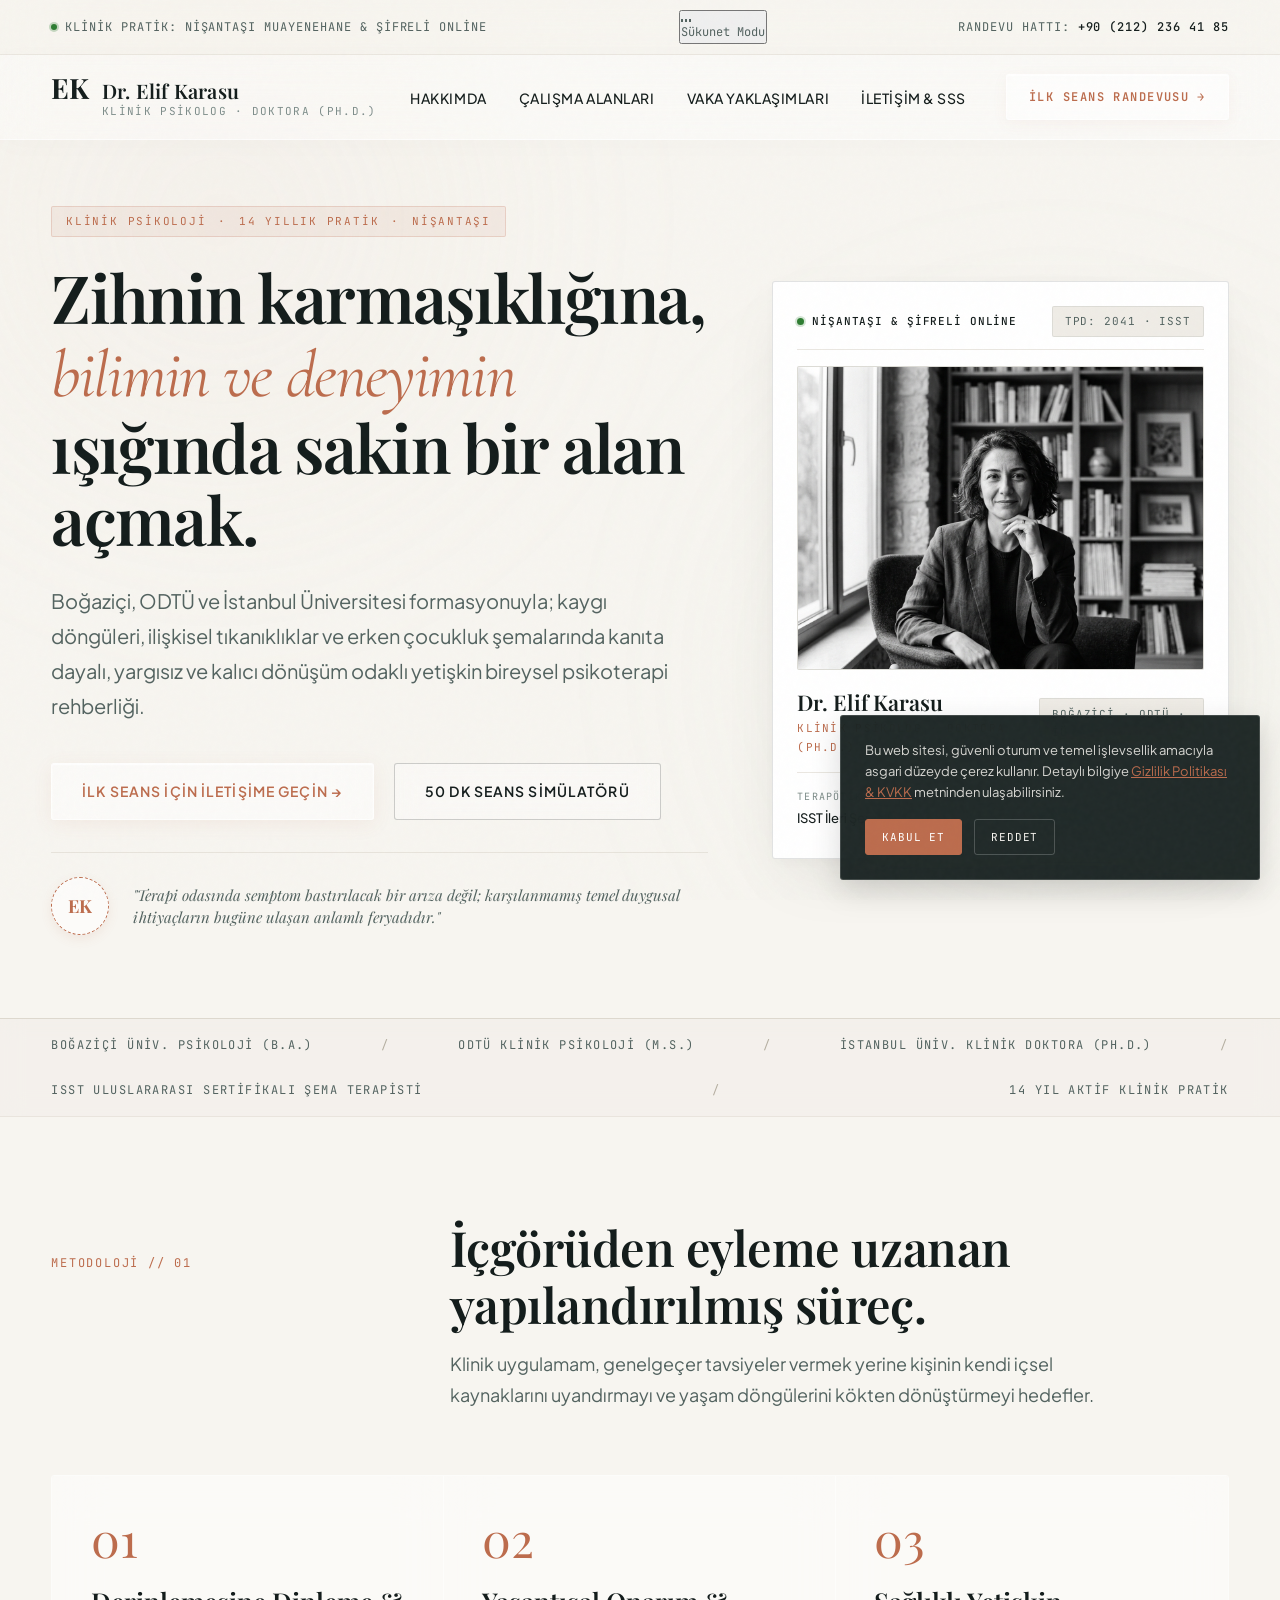
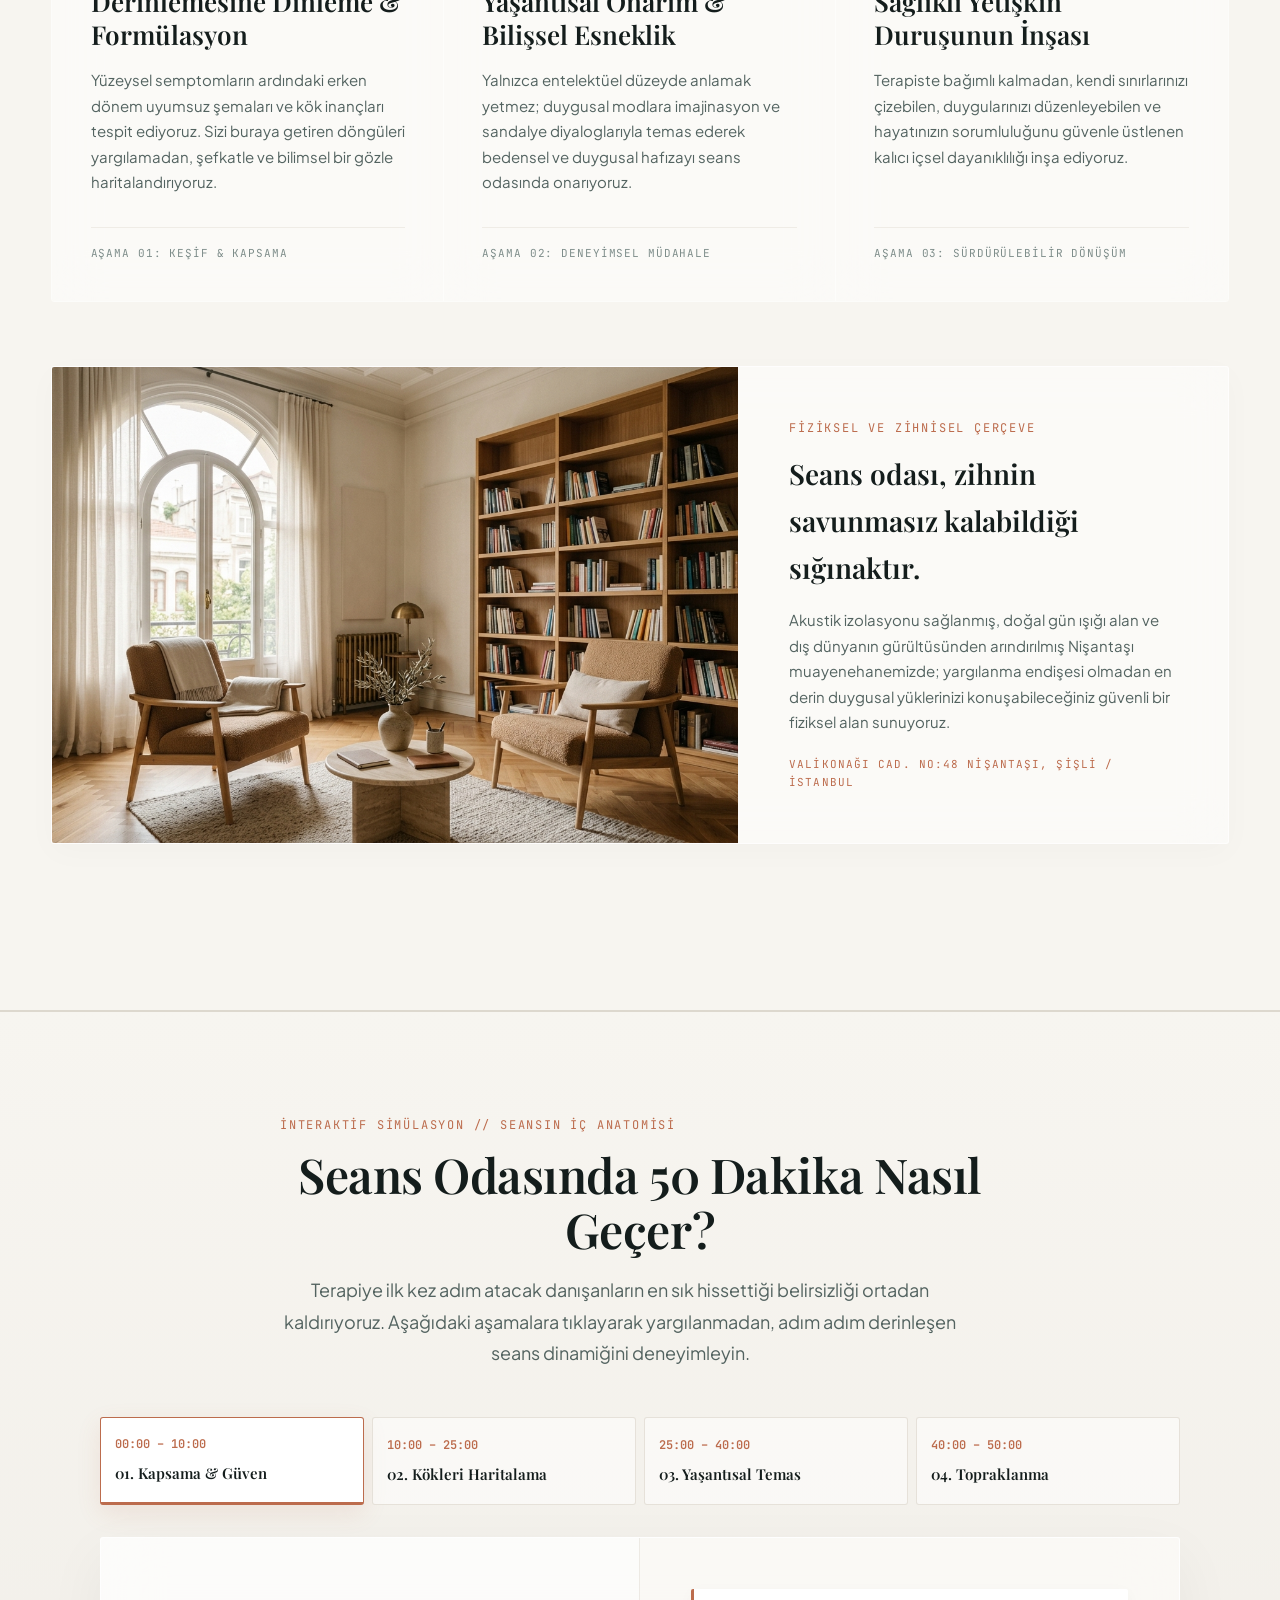
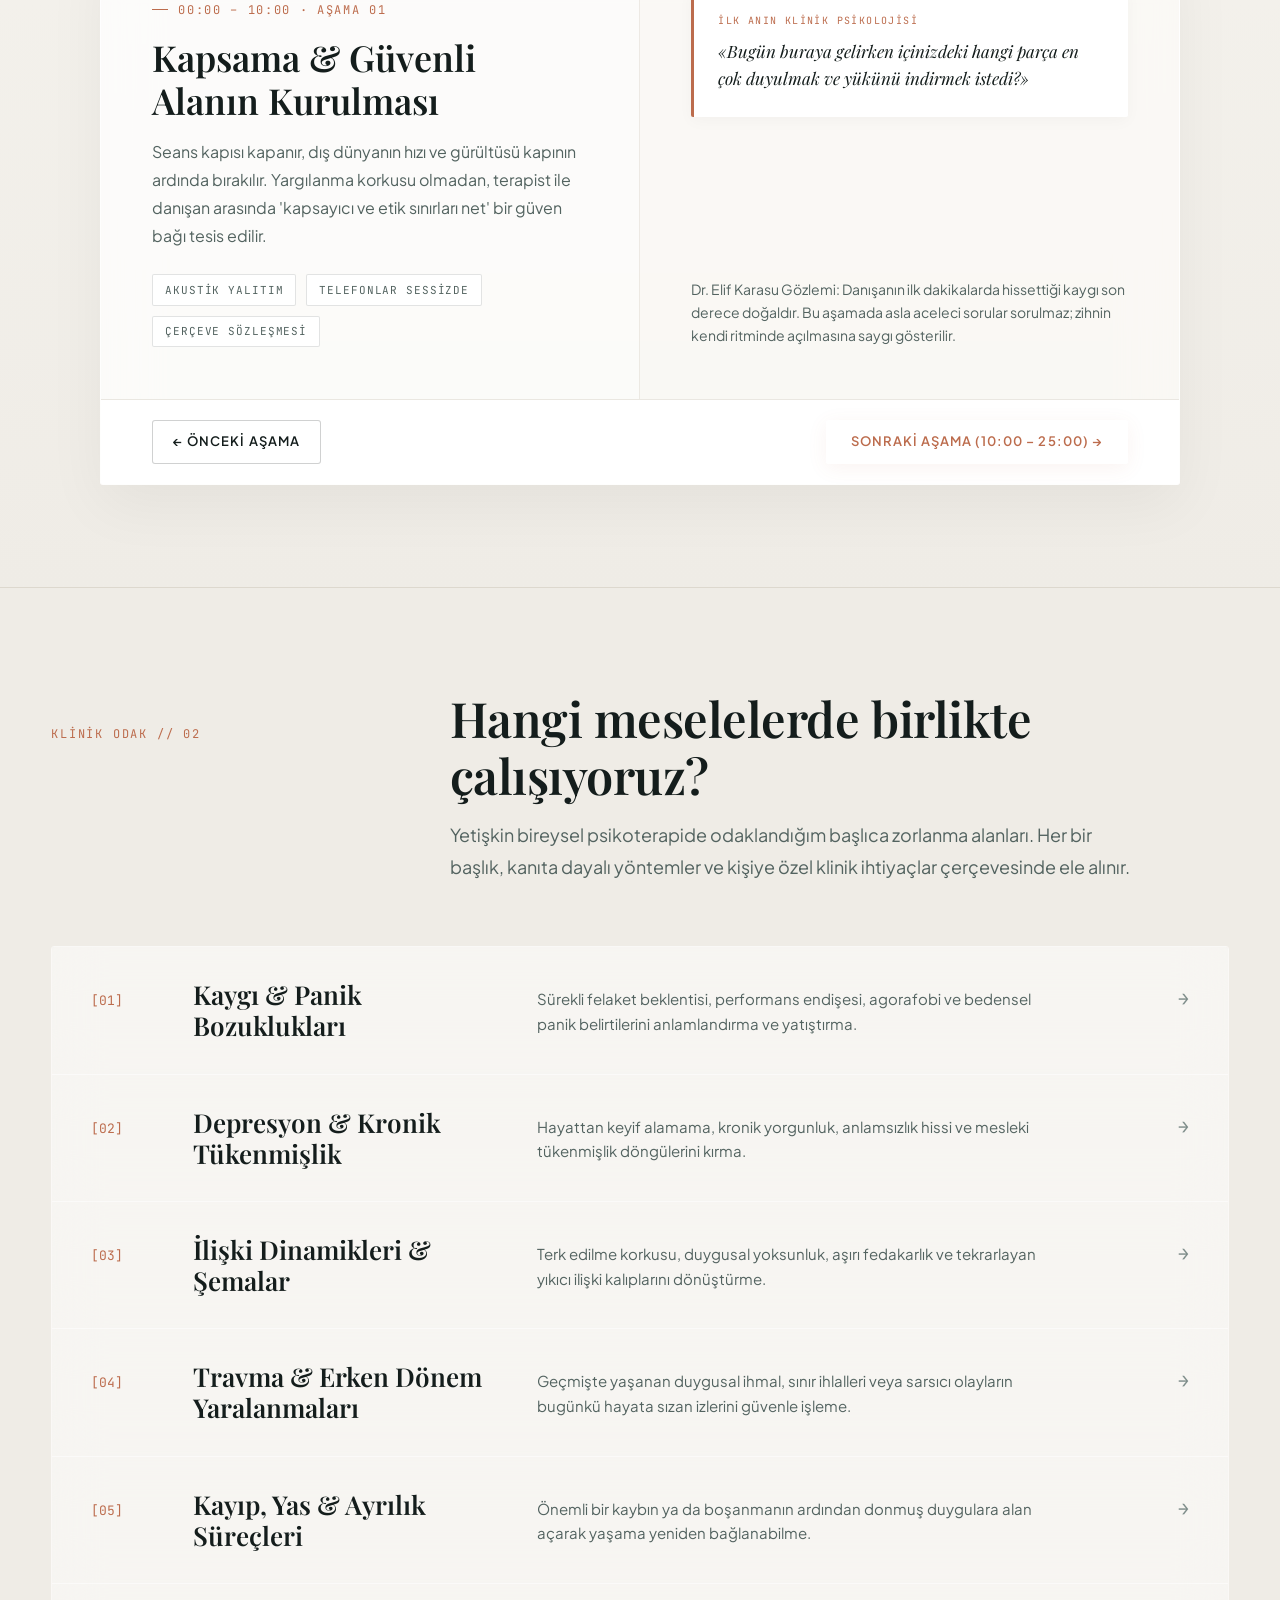
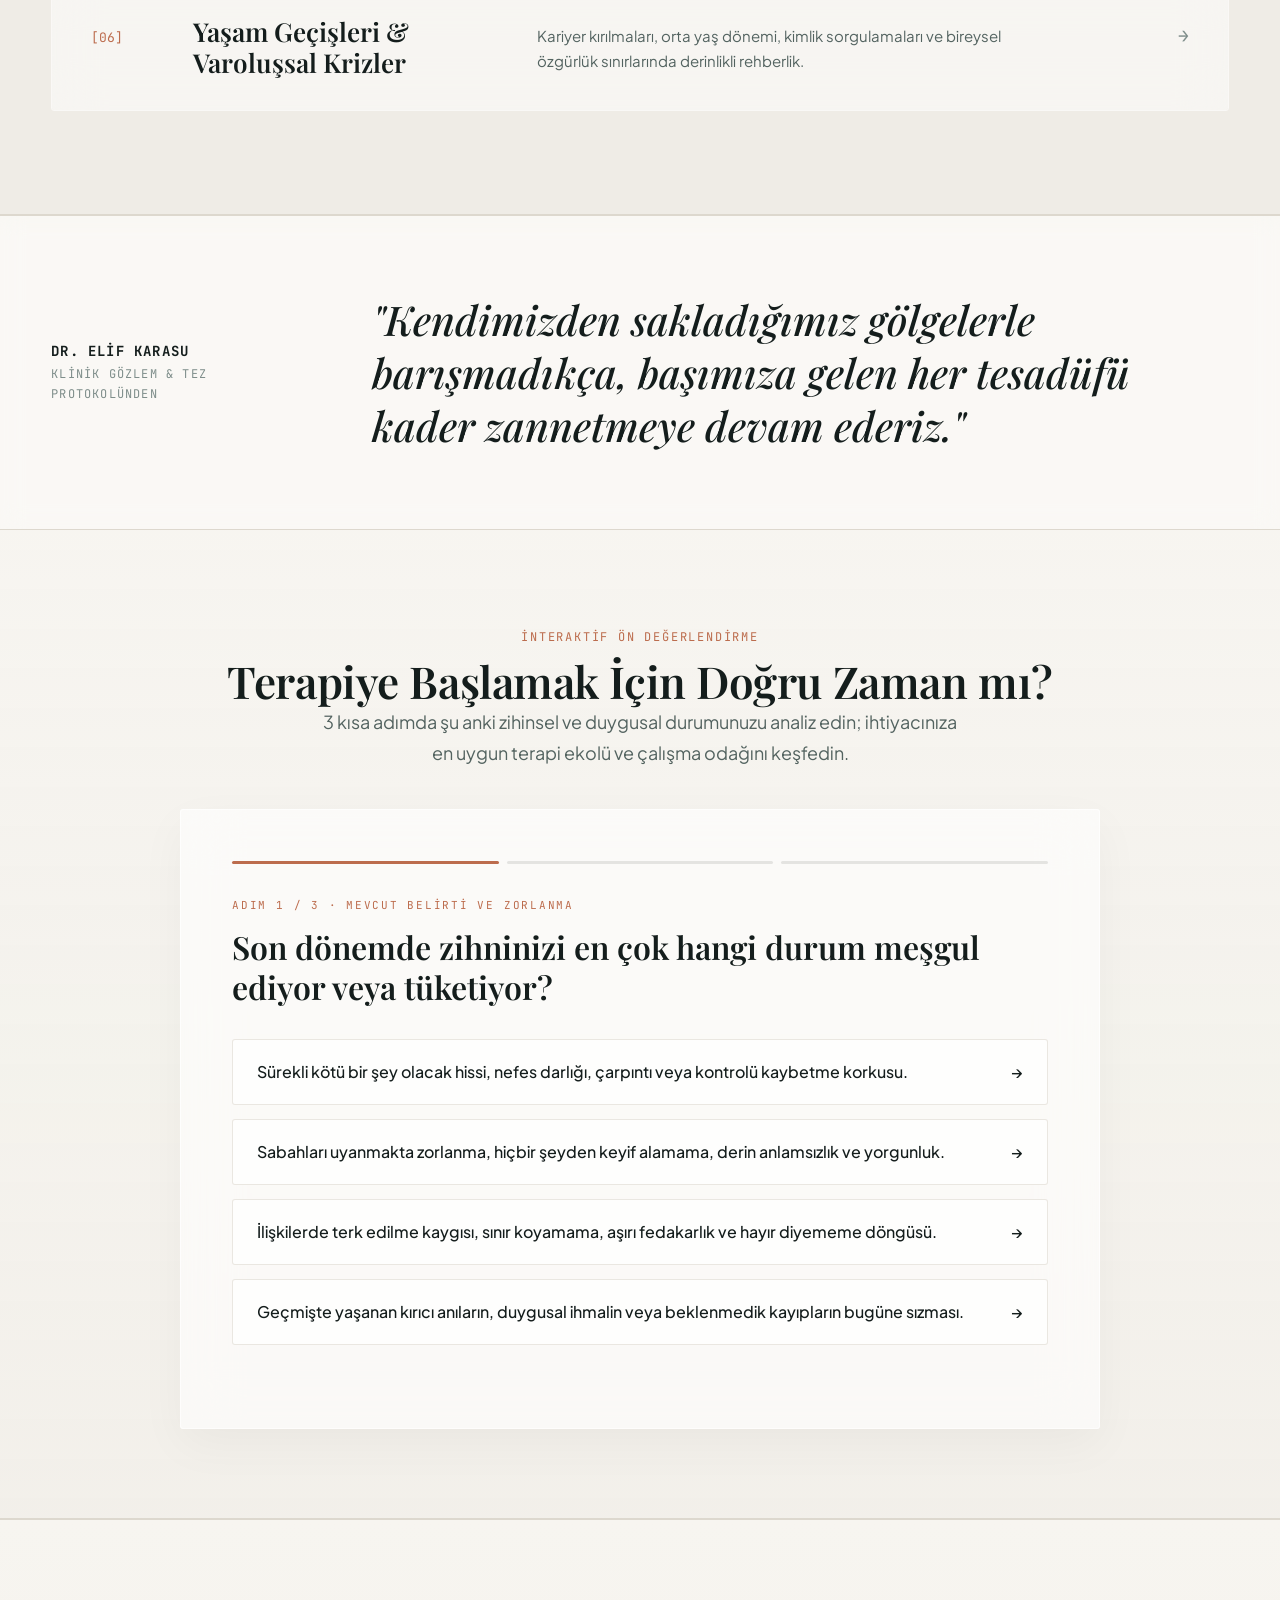
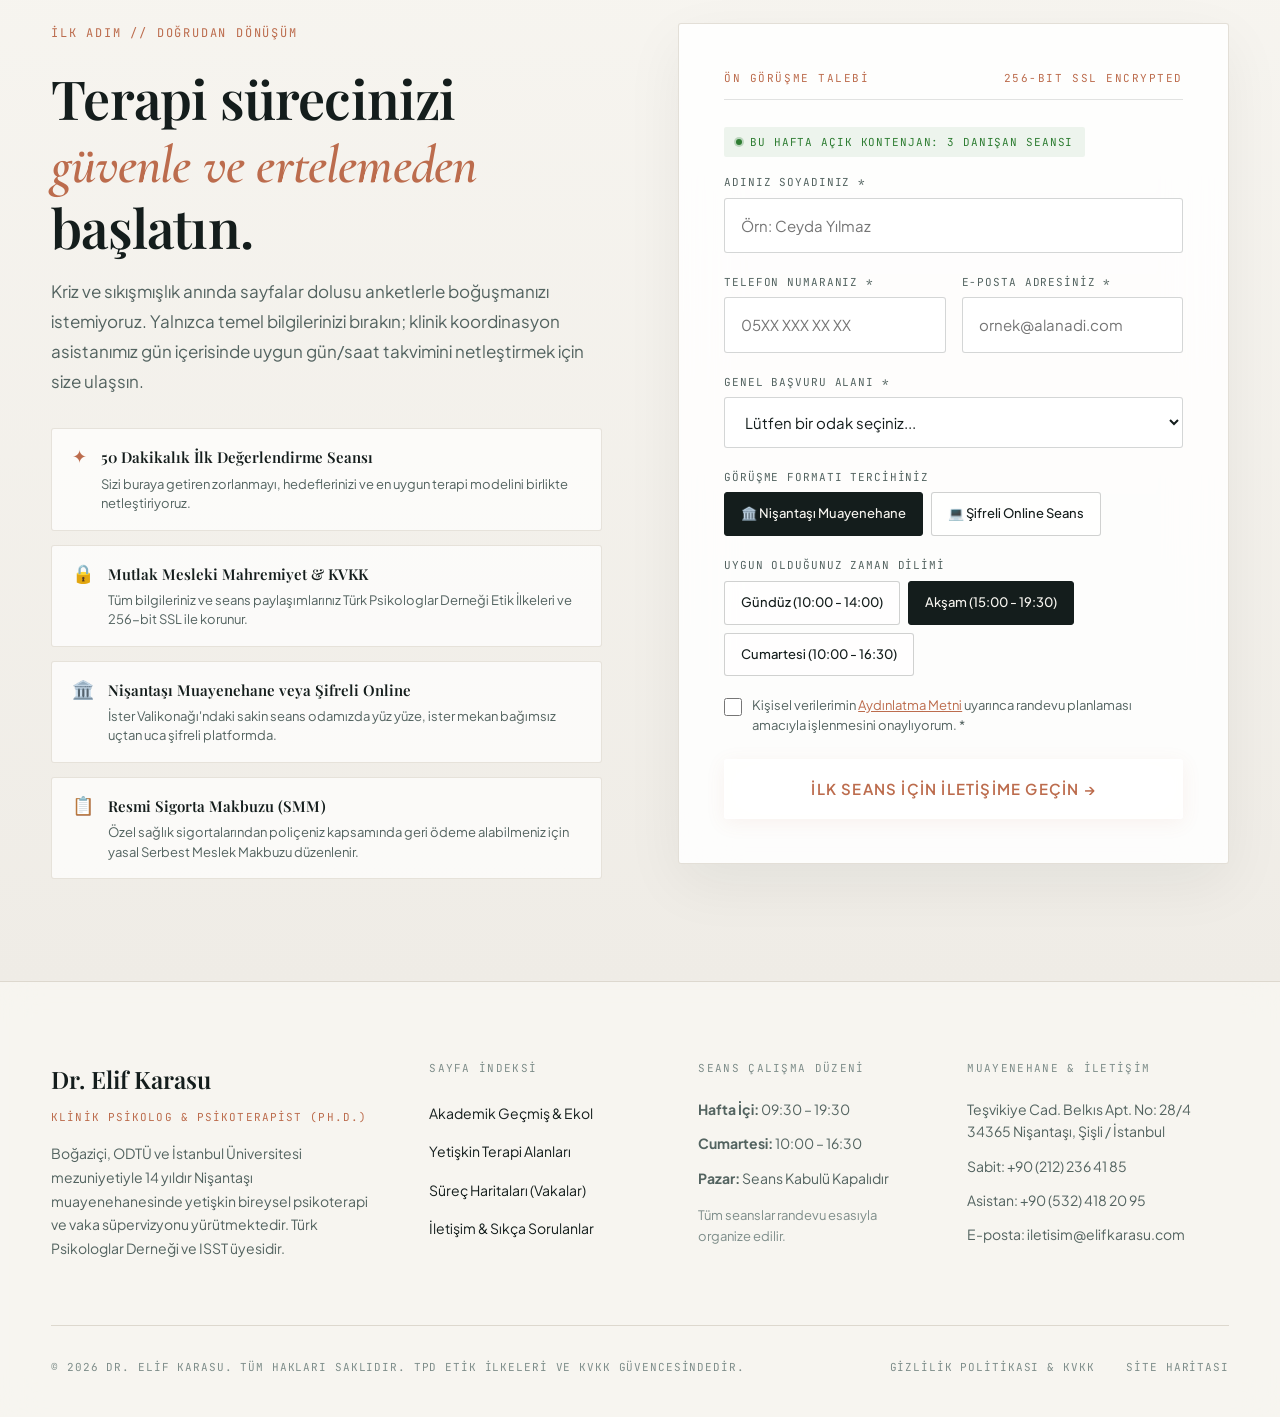
==== commit a1ff3ef9: "fix: resolve booking section aesthetic mismatch and fix header image text overlap" ====
--- a/index.html
+++ b/index.html
@@ -182,21 +182,39 @@
             </div>
           </div>
 
-          <!-- Sağ Kolon: Exhibition-Grade Portrait Presentation -->
+          <!-- Sağ Kolon: Exhibition-Grade Portrait Presentation (100% Okunabilir & Taşmasız) -->
           <div class="portrait-presentation-col">
             <div class="portrait-exhibition-frame">
-              <div class="floating-status-pill" aria-label="Klinik kabul durumu">
-                <span class="pulse-indicator"></span>
-                <span>Nişantaşı & Şifreli Online</span>
-              </div>
-              <img src="assets/images/dr-elif-karasu.jpg" alt="Dr. Elif Karasu — Klinik Psikolog Portresi" width="480" height="580" loading="eager">
+              <div class="portrait-frame-topbar">
+                <div class="status-indicator-inline">
+                  <span class="pulse-indicator"></span>
+                  <span>Nişantaşı & Şifreli Online</span>
+                </div>
+                <span class="portrait-degree-pill">TPD: 2041 · ISST</span>
+              </div>
+
+              <div class="portrait-img-wrap">
+                <img src="assets/images/dr-elif-karasu.jpg" alt="Dr. Elif Karasu — Klinik Psikolog Portresi" width="480" height="580" loading="eager">
+              </div>
+
               <div class="portrait-exhibition-meta">
                 <div>
                   <h2 class="portrait-exhibition-title">Dr. Elif Karasu</h2>
                   <p class="portrait-exhibition-sub">Klinik Psikolog · Doktora (Ph.D.)</p>
                 </div>
-                <div class="portrait-stamp-badge">
-                  ISST · TPD 2041
+                <div class="portrait-degree-pill">
+                  Boğaziçi · ODTÜ · İÜ
+                </div>
+              </div>
+
+              <div class="portrait-specs-compact">
+                <div class="spec-compact-item">
+                  <span class="spec-c-label">TERAPÖTİK EKOL</span>
+                  <span class="spec-c-val">ISST İleri Şema & BDT</span>
+                </div>
+                <div class="spec-compact-item">
+                  <span class="spec-c-label">SEANS SÜRESİ</span>
+                  <span class="spec-c-val">50 Dk · Bireysel Seans</span>
                 </div>
               </div>
             </div>
@@ -560,12 +578,39 @@
               Kriz ve sıkışmışlık anında sayfalar dolusu anketlerle boğuşmanızı istemiyoruz. Yalnızca temel bilgilerinizi bırakın; klinik koordinasyon asistanımız gün içerisinde uygun gün/saat takvimini netleştirmek için size ulaşsın.
             </p>
 
-            <ul class="booking-specs">
-              <li>İlk görüşme 50 dakikalık değerlendirme seansıdır.</li>
-              <li>Tüm bilgiler 256-bit SSL ve KVKK uyarınca mutlak gizlilikle korunur.</li>
-              <li>Seanslar Nişantaşı muayenehanesinde veya uçtan uca şifreli online yürütülür.</li>
-              <li>Özel sağlık sigortaları için resmi Serbest Meslek Makbuzu (SMM) temin edilir.</li>
-            </ul>
+            <div class="booking-trust-list">
+              <div class="booking-trust-card">
+                <span class="booking-trust-icon" aria-hidden="true">✦</span>
+                <div>
+                  <h3 class="booking-trust-title">50 Dakikalık İlk Değerlendirme Seansı</h3>
+                  <p class="booking-trust-desc">Sizi buraya getiren zorlanmayı, hedeflerinizi ve en uygun terapi modelini birlikte netleştiriyoruz.</p>
+                </div>
+              </div>
+
+              <div class="booking-trust-card">
+                <span class="booking-trust-icon" aria-hidden="true">🔒</span>
+                <div>
+                  <h3 class="booking-trust-title">Mutlak Mesleki Mahremiyet & KVKK</h3>
+                  <p class="booking-trust-desc">Tüm bilgileriniz ve seans paylaşımlarınız Türk Psikologlar Derneği Etik İlkeleri ve 256-bit SSL ile korunur.</p>
+                </div>
+              </div>
+
+              <div class="booking-trust-card">
+                <span class="booking-trust-icon" aria-hidden="true">🏛️</span>
+                <div>
+                  <h3 class="booking-trust-title">Nişantaşı Muayenehane veya Şifreli Online</h3>
+                  <p class="booking-trust-desc">İster Valikonağı'ndaki sakin seans odamızda yüz yüze, ister mekan bağımsız uçtan uca şifreli platformda.</p>
+                </div>
+              </div>
+
+              <div class="booking-trust-card">
+                <span class="booking-trust-icon" aria-hidden="true">📋</span>
+                <div>
+                  <h3 class="booking-trust-title">Resmi Sigorta Makbuzu (SMM)</h3>
+                  <p class="booking-trust-desc">Özel sağlık sigortalarından poliçeniz kapsamında geri ödeme alabilmeniz için yasal Serbest Meslek Makbuzu düzenlenir.</p>
+                </div>
+              </div>
+            </div>
           </div>
 
           <!-- Sağ: Sürtünmesiz Form Kartı -->
--- a/css/style.css
+++ b/css/style.css
@@ -903,72 +903,100 @@
 
 /* --- BOOKING SECTION & FROSTED FORM CARD --- */
 .booking-section {
-  background-color: var(--text-main);
-  color: var(--bg);
-  padding: clamp(4rem, 8vw, 7rem) 0;
+  background: linear-gradient(180deg, #F7F5F0 0%, #EFECE6 100%);
+  color: var(--text-main);
+  padding: clamp(4.5rem, 8vw, 7.5rem) 0;
+  border-top: 1px solid var(--border);
   position: relative;
 }
 
 .booking-grid {
   display: grid;
   grid-template-columns: 1fr 1fr;
-  gap: clamp(3rem, 6vw, 6rem);
-  align-items: center;
+  gap: clamp(3rem, 6vw, 5.5rem);
+  align-items: start;
 }
 
 .booking-title {
   font-family: var(--font-serif);
-  font-size: clamp(2.25rem, 4.5vw, 3.75rem);
+  font-size: clamp(2.25rem, 4.2vw, 3.4rem);
   font-weight: 600;
-  line-height: 1.12;
-  letter-spacing: -0.01em;
-  color: var(--bg);
-  margin-bottom: 1.5rem;
+  line-height: 1.15;
+  letter-spacing: -0.015em;
+  color: var(--text-main);
+  margin-bottom: 1.25rem;
 }
 
 .booking-title em {
   font-style: italic;
+  font-family: 'Cormorant Garamond', var(--font-serif);
   color: var(--accent);
 }
 
 .booking-copy {
   font-size: 1.0625rem;
   line-height: 1.75;
-  color: rgba(247, 245, 240, 0.78);
+  color: var(--text-muted);
   margin-bottom: 2rem;
 }
 
-.booking-specs {
-  display: flex;
-  flex-direction: column;
+/* Trust Guarantee Cards (Replacing harsh caps bullets) */
+.booking-trust-list {
+  display: grid;
+  grid-template-columns: 1fr;
   gap: 0.875rem;
-  font-family: var(--font-mono);
-  font-size: 0.75rem;
-  letter-spacing: 0.08em;
-  color: rgba(247, 245, 240, 0.65);
-  text-transform: uppercase;
-}
-
-.booking-specs li {
-  display: flex;
-  align-items: center;
-  gap: 0.75rem;
-}
-.booking-specs li::before {
-  content: '—';
-  color: var(--accent);
+}
+
+.booking-trust-card {
+  display: flex;
+  align-items: flex-start;
+  gap: 0.875rem;
+  padding: 1rem 1.25rem;
+  background-color: rgba(255, 255, 255, 0.7);
+  border: 1px solid rgba(221, 216, 206, 0.7);
+  border-radius: var(--radius);
+  transition: all 0.25s ease;
+}
+
+.booking-trust-card:hover {
+  background-color: #FFFFFF;
+  border-color: var(--accent);
+  box-shadow: 0 4px 16px rgba(188, 108, 77, 0.08);
+  transform: translateX(3px);
+}
+
+.booking-trust-icon {
+  font-size: 1.125rem;
+  line-height: 1;
+  color: var(--accent);
+  flex-shrink: 0;
+  margin-top: 2px;
+}
+
+.booking-trust-title {
+  font-family: var(--font-serif);
+  font-size: 0.9375rem;
+  font-weight: 600;
+  color: var(--text-main);
+  margin-bottom: 0.25rem;
+}
+
+.booking-trust-desc {
+  font-size: 0.8125rem;
+  line-height: 1.5;
+  color: var(--text-muted);
 }
 
 /* Inline Booking Form Card (Frosted Glass with Specular Outline) */
 .booking-card {
-  background-color: rgba(255, 255, 255, 0.55);
+  background-color: rgba(255, 255, 255, 0.85);
   backdrop-filter: blur(28px);
   -webkit-backdrop-filter: blur(28px);
   color: var(--text-main);
   padding: clamp(2rem, 3.5vw, 3rem);
   border-radius: var(--radius);
-  border: 1px solid rgba(255, 255, 255, 0.75);
-  box-shadow: 0 16px 48px rgba(0, 0, 0, 0.06);
+  border: 1px solid rgba(221, 216, 206, 0.8);
+  box-shadow: 0 20px 60px rgba(20, 29, 28, 0.06);
 }
 
 .booking-card-head {
@@ -1861,8 +1889,6 @@
   height: auto;
   object-fit: cover;
   display: block;
-  mask-image: linear-gradient(to bottom, black 75%, transparent 100%);
-  -webkit-mask-image: linear-gradient(to bottom, black 75%, transparent 100%);
   transition: transform 0.6s ease;
 }
 
@@ -2252,37 +2278,72 @@
   line-height: 1.5;
 }
 
-/* Portrait Presentation: Exhibition Frame */
+/* Portrait Presentation: Exhibition Frame (Zero overlapping, 100% visible) */
 .portrait-exhibition-frame {
   position: relative;
   border: 1px solid rgba(20, 29, 28, 0.12);
   background-color: #FFFFFF;
-  padding: 1.25rem 1.25rem 2rem 1.25rem;
+  padding: 1.5rem 1.5rem 1.75rem 1.5rem;
   box-shadow: 0 24px 60px -12px rgba(20, 29, 28, 0.08), 0 4px 16px rgba(20, 29, 28, 0.03);
+  border-radius: var(--radius);
+}
+
+.portrait-frame-topbar {
+  display: flex;
+  justify-content: space-between;
+  align-items: center;
+  margin-bottom: 1rem;
+  padding-bottom: 0.75rem;
+  border-bottom: 1px solid rgba(221, 216, 206, 0.6);
+}
+
+.status-indicator-inline {
+  display: inline-flex;
+  align-items: center;
+  gap: 0.5rem;
+  font-family: var(--font-mono);
+  font-size: 0.6875rem;
+  letter-spacing: 0.08em;
+  text-transform: uppercase;
+  color: var(--text-main);
+  font-weight: 500;
+}
+
+.status-indicator-inline .pulse-indicator {
+  width: 7px;
+  height: 7px;
+  border-radius: 50%;
+  background-color: #2E7D32;
+  box-shadow: 0 0 0 2px rgba(46, 125, 50, 0.2);
+  animation: pulseGreen 2s infinite;
+}
+
+.portrait-img-wrap {
+  position: relative;
+  overflow: hidden;
+  background-color: var(--bg-subtle);
+  border: 1px solid rgba(20, 29, 28, 0.08);
   border-radius: 2px;
 }
 
-.portrait-exhibition-frame img {
+.portrait-img-wrap img {
   width: 100%;
   height: auto;
-  max-height: 500px;
+  max-height: 480px;
   object-fit: cover;
   display: block;
-  filter: contrast(1.03) brightness(0.99);
 }
 
 .portrait-exhibition-meta {
   margin-top: 1.25rem;
   display: flex;
   justify-content: space-between;
-  align-items: flex-end;
-  border-top: 1px solid rgba(221, 216, 206, 0.5);
-  padding-top: 0.875rem;
+  align-items: center;
 }
 
 .portrait-exhibition-title {
   font-family: var(--font-serif);
-  font-size: 1.25rem;
+  font-size: 1.35rem;
   font-weight: 600;
   color: var(--text-main);
   line-height: 1.2;
@@ -2294,52 +2355,55 @@
   letter-spacing: 0.12em;
   text-transform: uppercase;
   color: var(--accent);
-  margin-top: 2px;
-}
-
-.portrait-stamp-badge {
+  margin-top: 3px;
+}
+
+.portrait-degree-pill {
+  font-family: var(--font-mono);
+  font-size: 0.6875rem;
+  letter-spacing: 0.08em;
+  text-transform: uppercase;
+  color: var(--text-muted);
+  background-color: var(--bg-subtle);
+  padding: 0.35rem 0.75rem;
+  border-radius: 2px;
+  border: 1px solid rgba(20, 29, 28, 0.08);
+}
+
+.portrait-specs-compact {
+  display: grid;
+  grid-template-columns: 1fr 1fr;
+  gap: 0.75rem;
+  margin-top: 1rem;
+  padding-top: 1rem;
+  border-top: 1px solid rgba(221, 216, 206, 0.6);
+}
+
+.spec-compact-item {
+  display: flex;
+  flex-direction: column;
+  gap: 2px;
+}
+
+.spec-c-label {
   font-family: var(--font-mono);
   font-size: 0.625rem;
-  letter-spacing: 0.1em;
+  letter-spacing: 0.12em;
   text-transform: uppercase;
   color: var(--text-light);
-  border: 1px solid rgba(20, 29, 28, 0.15);
-  padding: 0.25rem 0.5rem;
-  border-radius: 2px;
-}
-
-/* Floating Status Tag on Portrait */
-.floating-status-pill {
-  position: absolute;
-  top: 2.25rem;
-  right: -1rem;
-  background-color: rgba(20, 29, 28, 0.92);
-  backdrop-filter: blur(12px);
-  -webkit-backdrop-filter: blur(12px);
-  color: #F7F5F0;
-  padding: 0.625rem 1rem;
-  border-radius: 2px;
-  font-family: var(--font-mono);
-  font-size: 0.6875rem;
-  letter-spacing: 0.1em;
-  text-transform: uppercase;
-  display: flex;
-  align-items: center;
-  gap: 0.625rem;
-  box-shadow: 0 10px 25px rgba(0, 0, 0, 0.15);
-}
-
-.floating-status-pill .pulse-indicator {
-  width: 6px;
-  height: 6px;
-  border-radius: 50%;
-  background-color: #66BB6A;
-  box-shadow: 0 0 0 2px rgba(102, 187, 106, 0.35);
-  animation: pulseGreen 2s infinite;
+}
+
+.spec-c-val {
+  font-size: 0.8125rem;
+  font-weight: 500;
+  color: var(--text-main);
 }
 
 @keyframes pulseGreen {
-  0% { transform: scale(0.95); box-shadow: 0 0 0 0 rgba(102, 187, 106, 0.7); }
+  0% { transform: scale(0.95); box-shadow: 0 0 0 0 rgba(46, 125, 50, 0.7); }
+  70% { transform: scale(1); box-shadow: 0 0 0 6px rgba(46, 125, 50, 0); }
+  100% { transform: scale(0.95); box-shadow: 0 0 0 0 rgba(46, 125, 50, 0); }
+}
   70% { transform: scale(1); box-shadow: 0 0 0 6px rgba(102, 187, 106, 0); }
   100% { transform: scale(0.95); box-shadow: 0 0 0 0 rgba(102, 187, 106, 0); }
 }
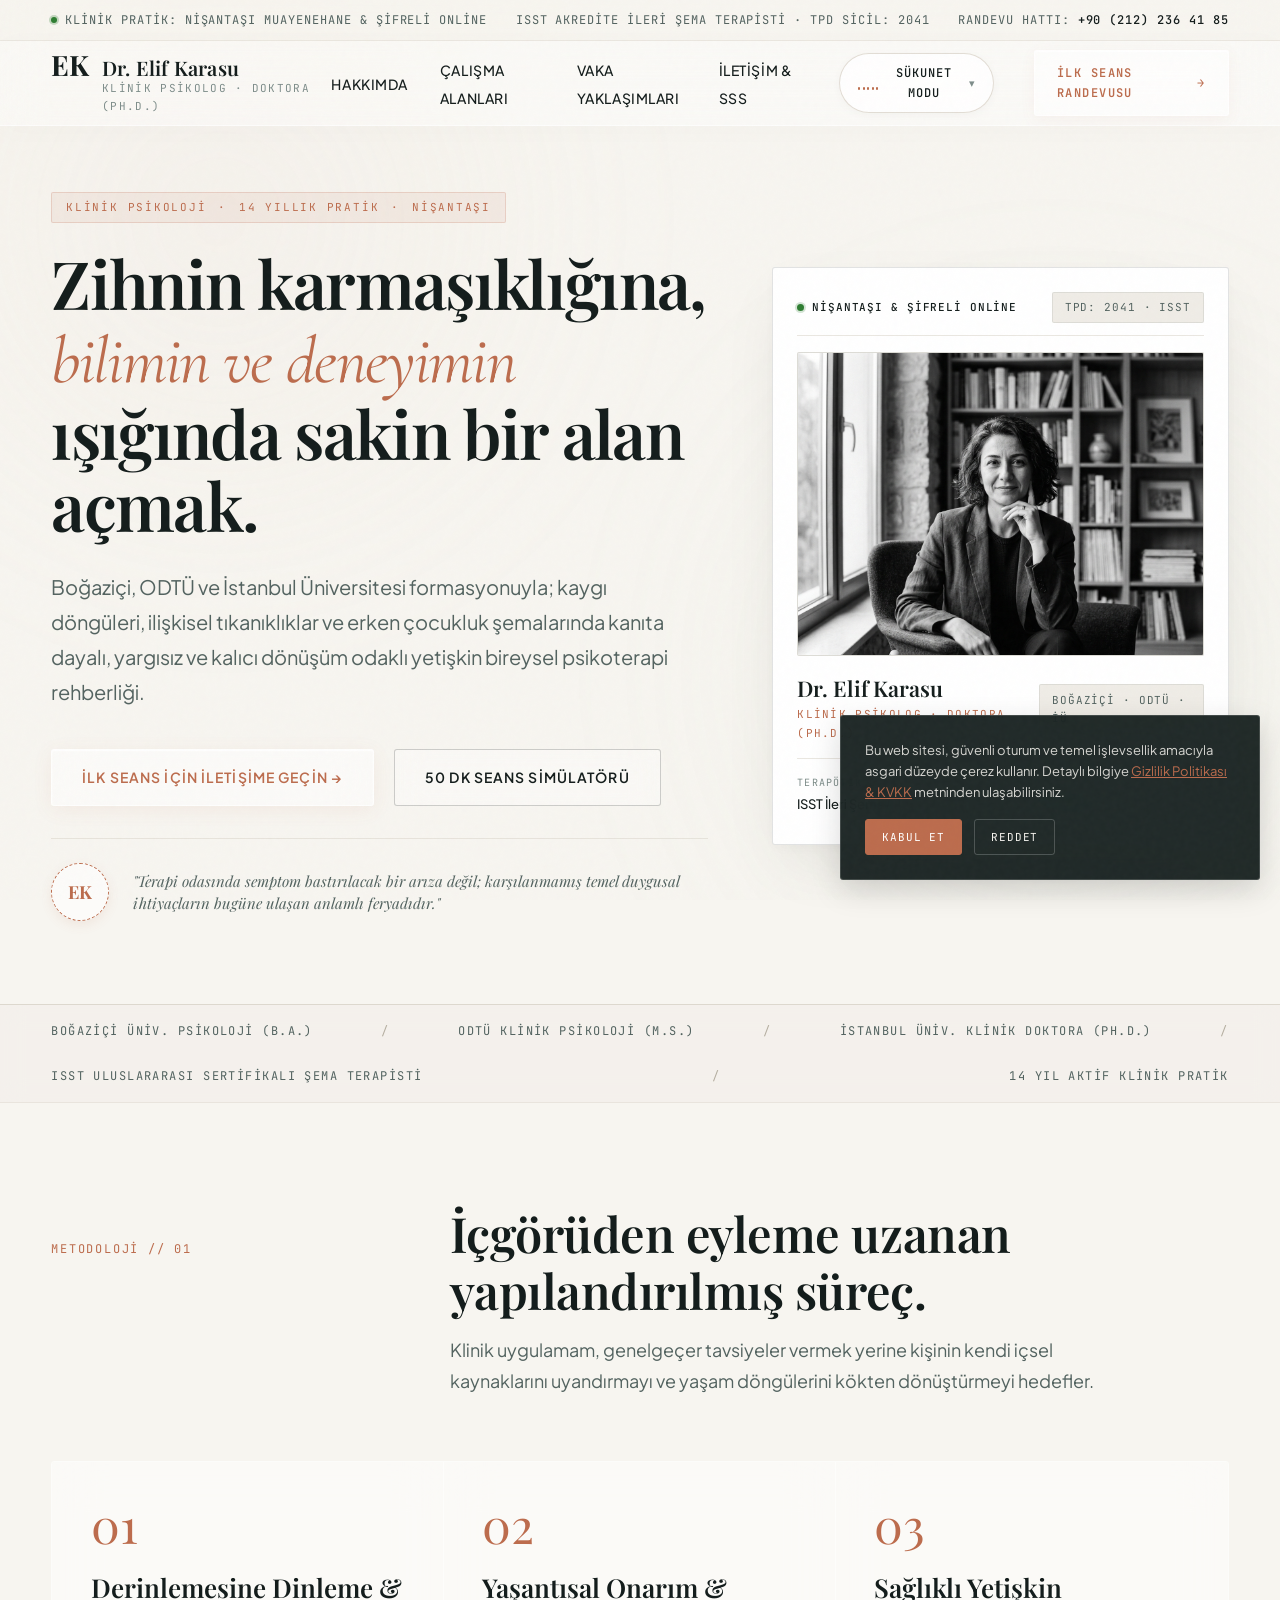
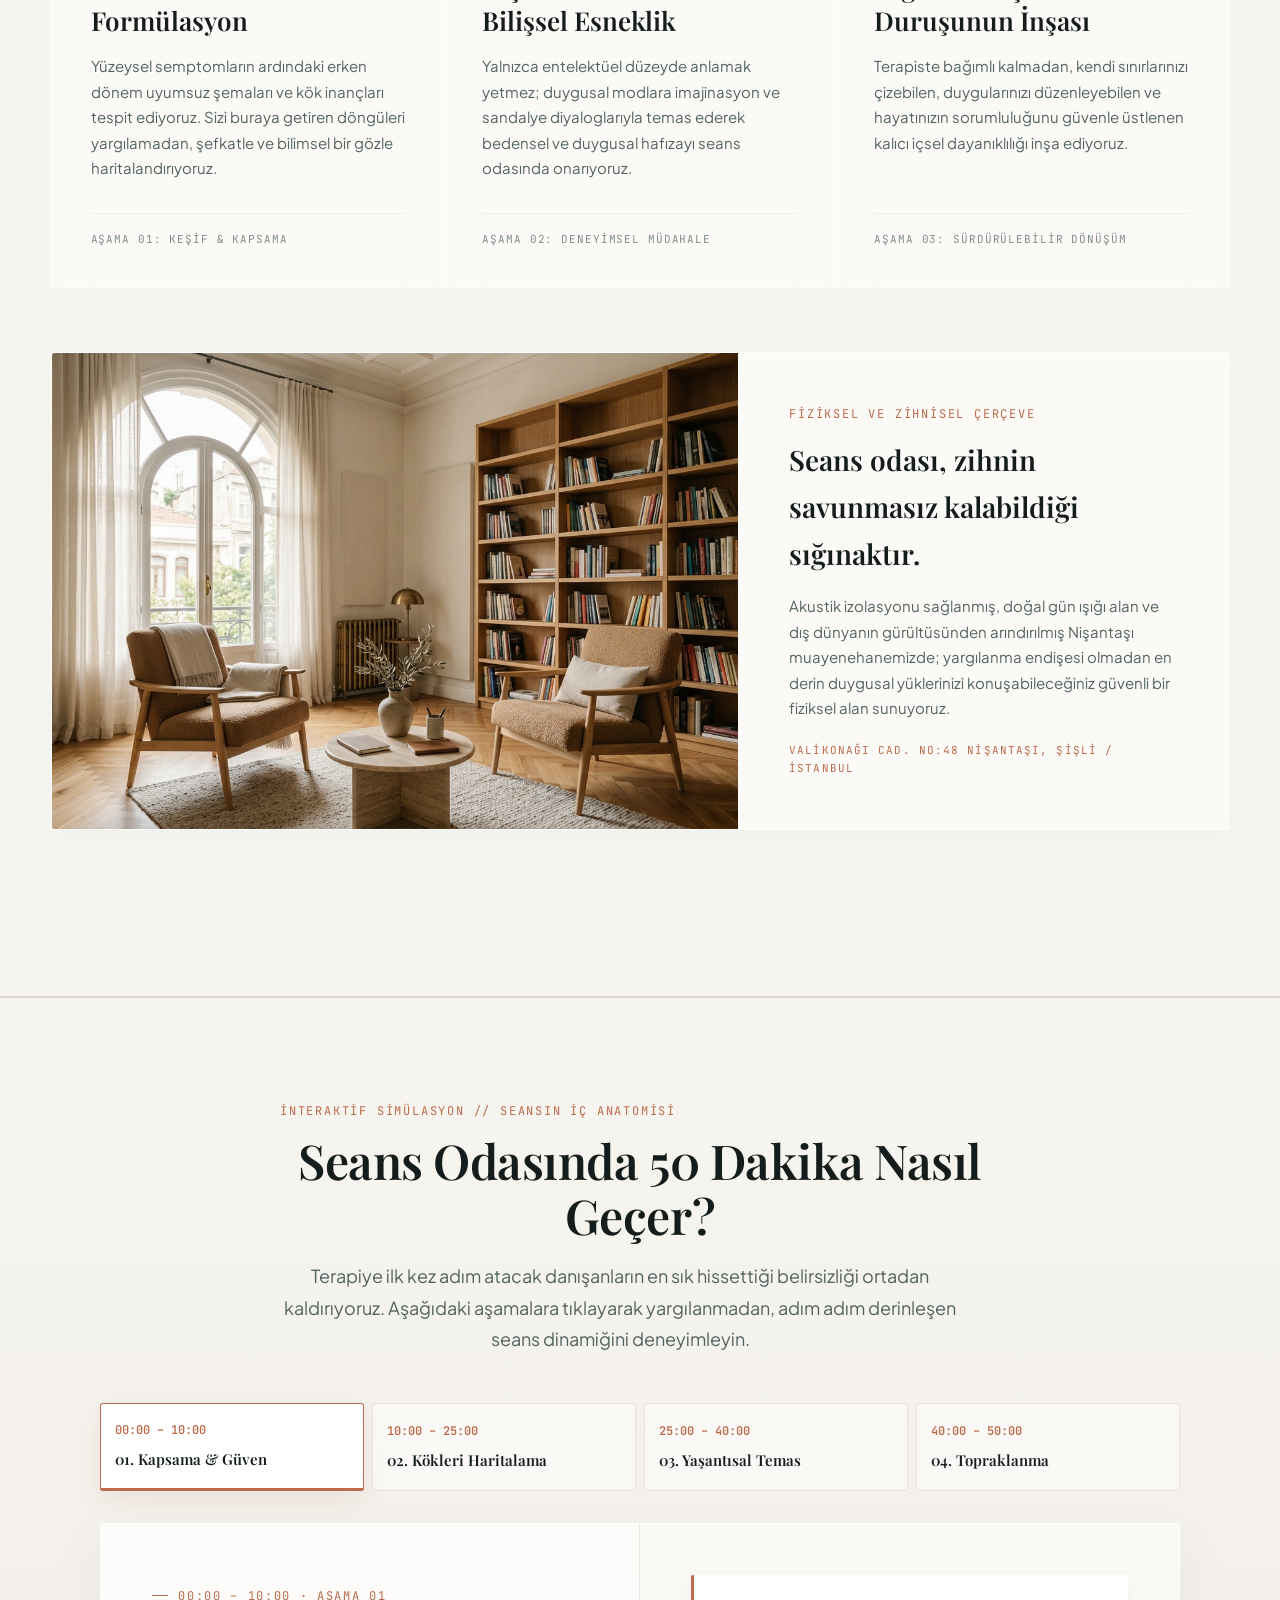
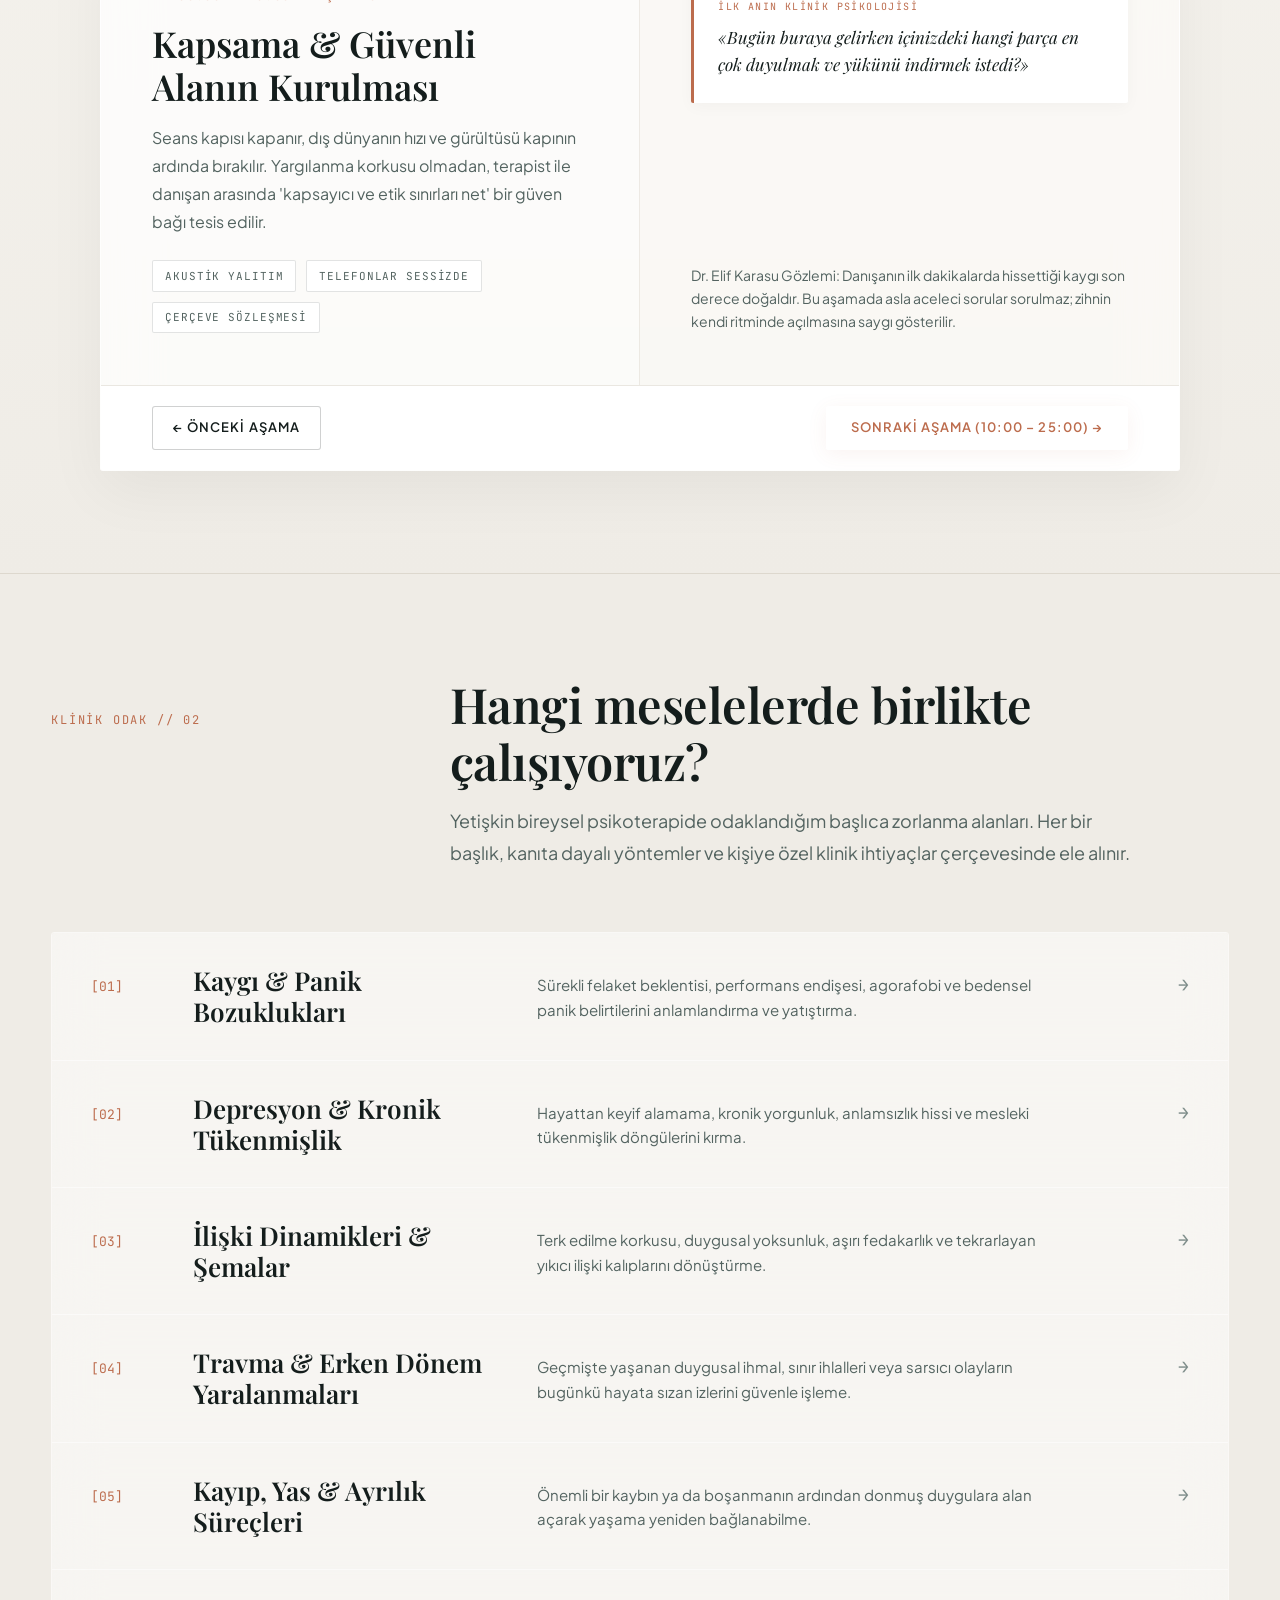
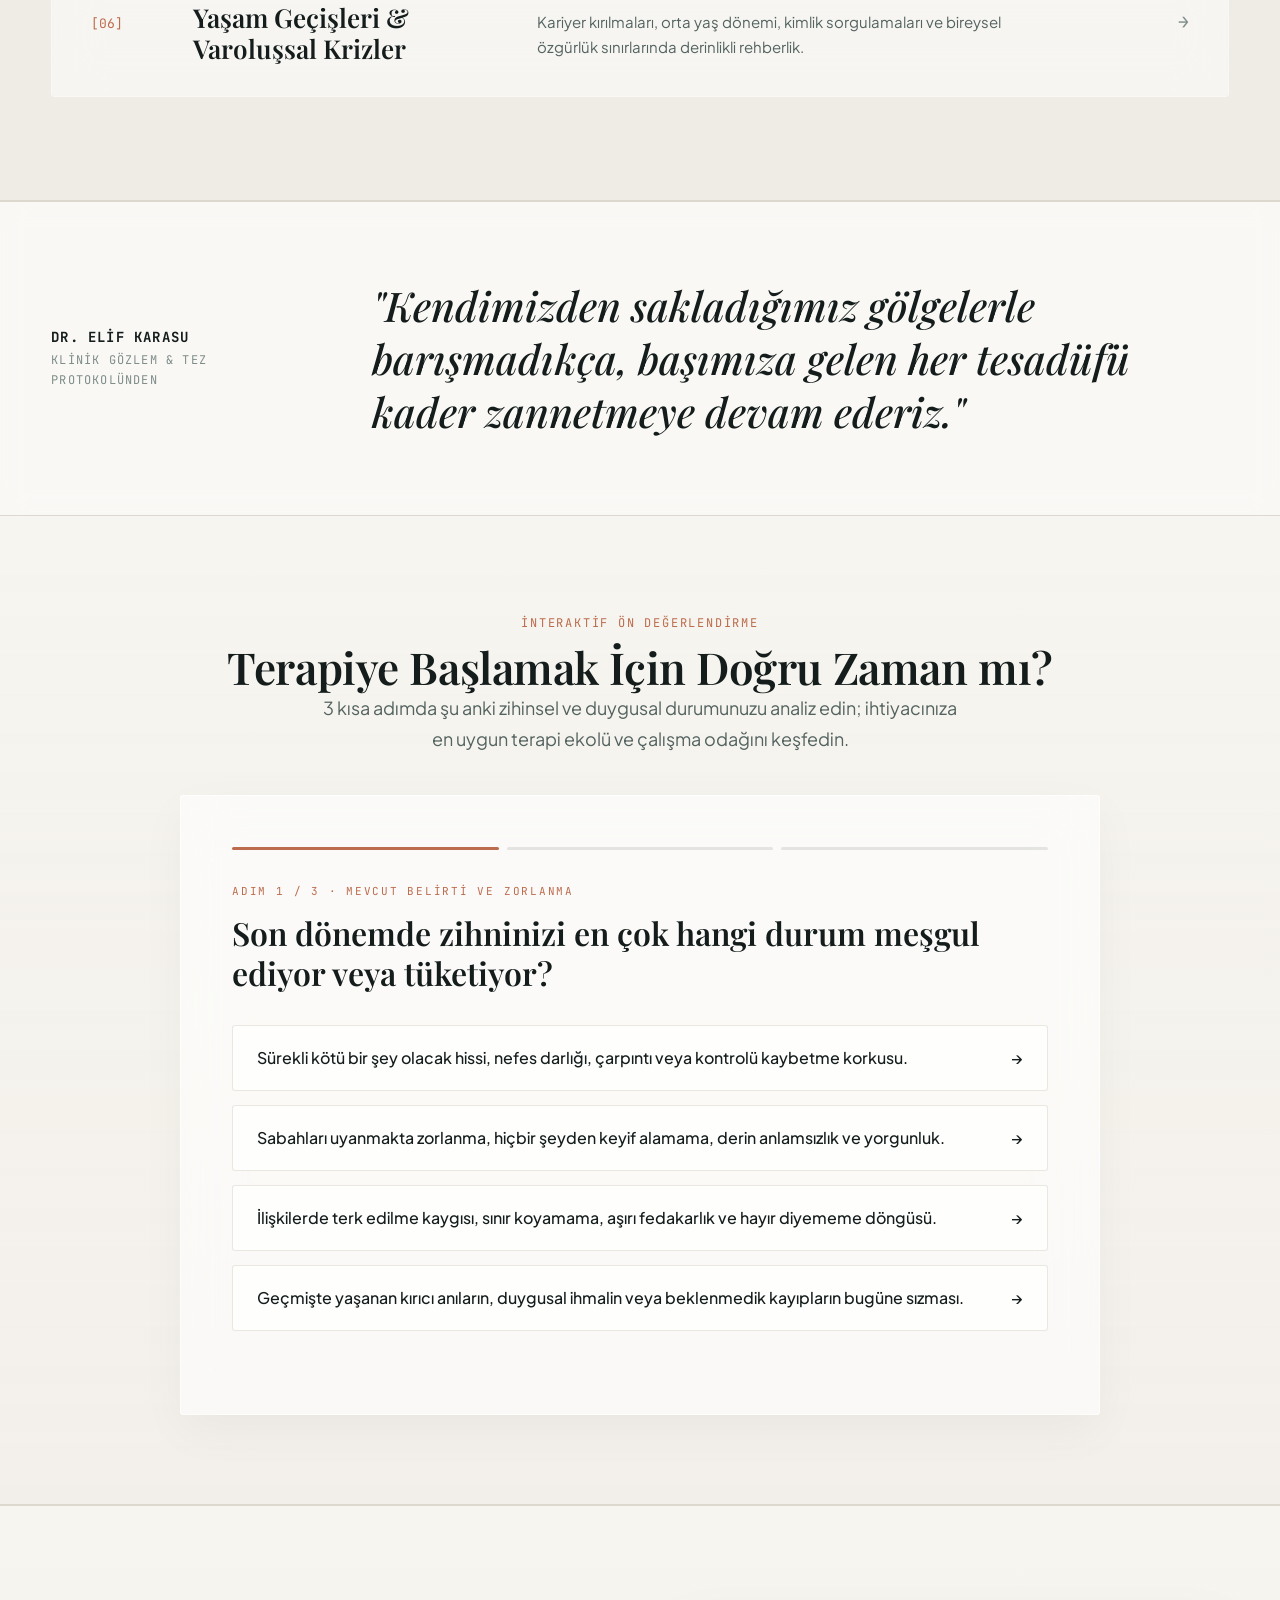
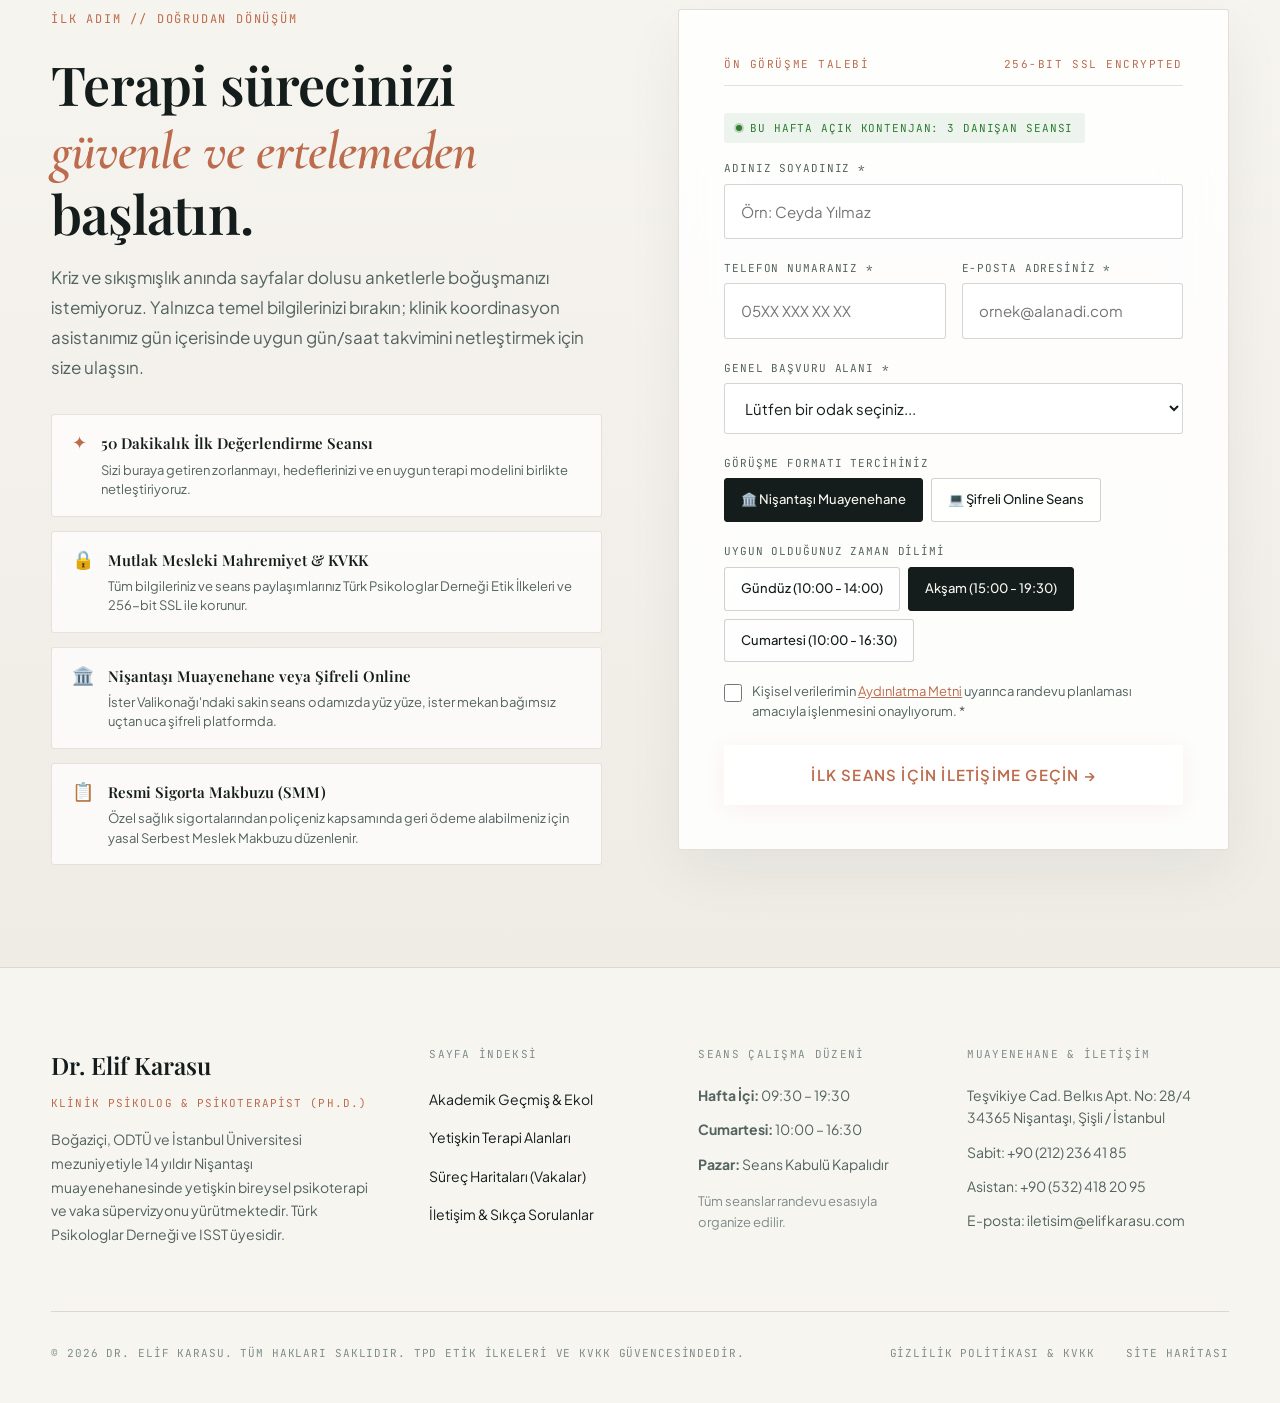
==== commit 7c44b3c3: "feat: upgrade cinematic splash screen with counter and luxury header audio console with dual soundsc" ====
--- a/index.html
+++ b/index.html
@@ -78,12 +78,25 @@
   </script>
 </head>
 <body>
-  <!-- EDITORIAL SPLASH SCREEN (ÖN YÜKLEME EKRANI) -->
+  <!-- EDITORIAL SPLASH SCREEN (ÖN YÜKLEME EKRANI) - CINEMATIC -->
   <div id="splash-screen" class="splash-screen" aria-hidden="true">
+    <button type="button" class="splash-skip-btn" id="splash-skip-btn" aria-label="Giriş ekranını geç">
+      <span>Atla</span>
+      <kbd>ESC</kbd>
+    </button>
     <div class="splash-inner">
-      <span class="splash-kicker">KLİNİK PSİKOLOJİ</span>
+      <div class="splash-emblem">
+        <div class="splash-emblem-ring"></div>
+        <span class="splash-emblem-text">EK</span>
+      </div>
+      <span class="splash-kicker">KLİNİK PSİKOLOJİ · İSTANBUL</span>
       <h2 class="splash-motto">zihnin sakin alanı&hellip;</h2>
-      <span class="splash-author">Dr. Elif Karasu</span>
+      <span class="splash-author">Dr. Elif Karasu · Ph.D.</span>
+      
+      <div class="splash-progress-track" aria-hidden="true">
+        <div class="splash-progress-bar"></div>
+      </div>
+      <div class="splash-counter-label" id="splash-counter">00%</div>
     </div>
   </div>
 
@@ -103,12 +116,7 @@
         <span>Klinik Pratik: Nişantaşı Muayenehane & Şifreli Online</span>
       </div>
       <div>
-        <button id="ambient-sound-toggle" class="ambient-sound-btn" aria-label="Klinik sessizlik ve sükunet sesini aç/kapat" aria-pressed="false">
-          <div class="sound-bars-anim" aria-hidden="true">
-            <span></span><span></span><span></span>
-          </div>
-          <span class="sound-label">Sükunet Modu</span>
-        </button>
+        <span>ISST Akredite İleri Şema Terapisti · TPD Sicil: 2041</span>
       </div>
       <div>
         <span>Randevu Hattı: <a href="tel:+902122364185" style="color: var(--text-main); font-weight: 500;">+90 (212) 236 41 85</a></span>
@@ -134,6 +142,54 @@
           <li><a href="vaka-yaklasimlari.html" class="nav-link">Vaka Yaklaşımları</a></li>
           <li><a href="iletisim.html" class="nav-link">İletişim & SSS</a></li>
         </ul>
+
+        <!-- SÜKUNET & ODAK KONSOLU (PREMIUM AUDIO CONSOLE) -->
+        <div class="sukenet-console" id="sukenet-console">
+          <button type="button" class="sukenet-toggle-pill" aria-label="Klinik Sükunet ve Odak Sesini Aç/Kapat" aria-expanded="false">
+            <div class="sound-wave-bars" aria-hidden="true">
+              <span></span><span></span><span></span><span></span><span></span>
+            </div>
+            <span class="sound-status-label">Sükunet Modu</span>
+            <span class="sound-chevron" aria-hidden="true">▾</span>
+          </button>
+
+          <!-- Floating Soundscape Popover -->
+          <div class="sukenet-popover" aria-label="Sükunet ses ayarları">
+            <div class="popover-head">
+              <span class="popover-title">KLİNİK SES ATMOSFERİ</span>
+              <span class="popover-badge">WEB AUDIO HD</span>
+            </div>
+            <p class="popover-desc">Akustik yalıtımlı Nişantaşı seans odasının zihni sakinleştiren frekansları.</p>
+            
+            <div class="sound-channels">
+              <button type="button" class="channel-btn active" data-channel="room">
+                <span class="channel-icon">🏛️</span>
+                <div class="channel-text">
+                  <strong>Klinik Oda Sükuneti</strong>
+                  <span>Akustik rezonans & düşük oda frekansı</span>
+                </div>
+                <span class="channel-check">✓</span>
+              </button>
+              <button type="button" class="channel-btn" data-channel="rain">
+                <span class="channel-icon">🌧️</span>
+                <div class="channel-text">
+                  <strong>Dingin Yağmur & Zihin</strong>
+                  <span>Hafif ve ritmik dinlendirici yağmur</span>
+                </div>
+                <span class="channel-check"></span>
+              </button>
+            </div>
+
+            <div class="volume-slider-group">
+              <label for="ambient-volume" class="volume-label">
+                <span>Ses Seviyesi</span>
+                <span id="volume-val-display">50%</span>
+              </label>
+              <input type="range" id="ambient-volume" min="0" max="100" value="50" class="volume-slider" aria-label="Sükunet sesi seviyesi">
+            </div>
+          </div>
+        </div>
+
         <a href="#ilk-seans" class="nav-cta">
           <span>İlk Seans Randevusu</span>
           <span aria-hidden="true">→</span>
--- a/css/style.css
+++ b/css/style.css
@@ -112,7 +112,7 @@
 .skip-link:focus { top: 1rem; }
 
 /* ==========================================================================
-   1. ELİT SPLASH SCREEN (ÖN YÜKLEME EKRANI)
+   1. ELİT SPLASH SCREEN (ÖN YÜKLEME EKRANI) - CINEMATIC LUXURY
    ========================================================================== */
 .splash-skip #splash-screen,
 .splash-skip .splash-screen {
@@ -131,51 +131,147 @@
   align-items: center;
   justify-content: center;
   pointer-events: all;
-  will-change: transform;
-  /* Asimetrik Slide-Up Geçişi: 0.8s fade-in + 1.0s bekleme = 1.8s sonra yukarı kayma */
-  animation: splashSlideUp 0.85s cubic-bezier(0.77, 0, 0.175, 1) 1.8s forwards;
+  will-change: transform, opacity;
+  transition: opacity 0.6s cubic-bezier(0.77, 0, 0.175, 1), transform 0.85s cubic-bezier(0.77, 0, 0.175, 1);
+}
+
+.splash-screen.is-dismissing {
+  transform: translateY(-100%);
+  opacity: 0.98;
 }
 
 .splash-inner {
   text-align: center;
-  padding: 2rem;
-  max-width: 640px;
+  padding: 2.5rem;
+  max-width: 680px;
+  position: relative;
+}
+
+/* Emblem Ring */
+.splash-emblem {
+  position: relative;
+  width: 64px;
+  height: 64px;
+  margin: 0 auto 2rem;
+  display: flex;
+  align-items: center;
+  justify-content: center;
+}
+
+.splash-emblem-ring {
+  position: absolute;
+  inset: 0;
+  border-radius: 50%;
+  border: 1.5px dashed var(--accent);
+  animation: emblemSpin 16s linear infinite;
+}
+
+@keyframes emblemSpin {
+  0% { transform: rotate(0deg); }
+  100% { transform: rotate(360deg); }
+}
+
+.splash-emblem-text {
+  font-family: var(--font-serif);
+  font-size: 1.25rem;
+  font-weight: 700;
+  color: var(--accent);
+  letter-spacing: -0.02em;
 }
 
 .splash-kicker {
   display: block;
   font-family: var(--font-mono);
   font-size: 0.6875rem;
-  letter-spacing: 0.22em;
-  text-transform: uppercase;
-  color: var(--accent);
-  margin-bottom: 1.5rem;
+  letter-spacing: 0.28em;
+  text-transform: uppercase;
+  color: var(--accent);
+  margin-bottom: 1.25rem;
   opacity: 0;
   animation: splashFadeIn 0.8s cubic-bezier(0.16, 1, 0.3, 1) 0.1s forwards;
 }
 
 .splash-motto {
   font-family: var(--font-serif);
-  font-size: clamp(2.25rem, 5.5vw, 3.75rem);
+  font-size: clamp(2.5rem, 6vw, 4rem);
   font-weight: 400;
   font-style: italic;
-  letter-spacing: -0.015em;
-  color: var(--text-main);
-  line-height: 1.25;
+  letter-spacing: -0.02em;
+  color: var(--text-main);
+  line-height: 1.2;
   opacity: 0;
-  animation: splashFadeIn 0.8s cubic-bezier(0.16, 1, 0.3, 1) 0.2s forwards;
+  animation: splashFadeIn 0.8s cubic-bezier(0.16, 1, 0.3, 1) 0.25s forwards;
 }
 
 .splash-author {
   display: block;
   font-family: var(--font-mono);
-  font-size: 0.75rem;
-  letter-spacing: 0.14em;
-  text-transform: uppercase;
+  font-size: 0.8125rem;
+  letter-spacing: 0.16em;
+  text-transform: uppercase;
+  color: var(--text-muted);
+  margin-top: 1.5rem;
+  opacity: 0;
+  animation: splashFadeIn 0.8s cubic-bezier(0.16, 1, 0.3, 1) 0.4s forwards;
+}
+
+/* Progress line & live percentage */
+.splash-progress-track {
+  width: 140px;
+  height: 2px;
+  background-color: rgba(20, 29, 28, 0.08);
+  border-radius: 2px;
+  margin: 2rem auto 0.75rem;
+  overflow: hidden;
+  position: relative;
+}
+
+.splash-progress-bar {
+  height: 100%;
+  width: 0%;
+  background-color: var(--accent);
+  border-radius: 2px;
+  transition: width 0.05s linear;
+}
+
+.splash-counter-label {
+  font-family: var(--font-mono);
+  font-size: 0.6875rem;
+  letter-spacing: 0.15em;
   color: var(--text-light);
-  margin-top: 1.75rem;
-  opacity: 0;
-  animation: splashFadeIn 0.8s cubic-bezier(0.16, 1, 0.3, 1) 0.35s forwards;
+}
+
+.splash-skip-btn {
+  position: absolute;
+  top: 2rem;
+  right: 2.5rem;
+  background: transparent;
+  border: 1px solid rgba(20, 29, 28, 0.15);
+  border-radius: 2px;
+  padding: 0.35rem 0.75rem;
+  font-family: var(--font-mono);
+  font-size: 0.6875rem;
+  letter-spacing: 0.08em;
+  color: var(--text-light);
+  cursor: pointer;
+  display: flex;
+  align-items: center;
+  gap: 0.5rem;
+  transition: all 0.2s ease;
+  z-index: 10;
+}
+
+.splash-skip-btn kbd {
+  font-size: 0.625rem;
+  background-color: rgba(20, 29, 28, 0.06);
+  padding: 1px 4px;
+  border-radius: 2px;
+}
+
+.splash-skip-btn:hover {
+  background-color: rgba(20, 29, 28, 0.05);
+  color: var(--text-main);
+  border-color: var(--accent);
 }
 
 @keyframes splashFadeIn {
@@ -186,16 +282,6 @@
   100% {
     opacity: 1;
     transform: translateY(0);
-  }
-}
-
-@keyframes splashSlideUp {
-  0% {
-    transform: translateY(0);
-  }
-  100% {
-    transform: translateY(-100%);
-    visibility: hidden;
   }
 }
 
@@ -2404,67 +2490,244 @@
   70% { transform: scale(1); box-shadow: 0 0 0 6px rgba(46, 125, 50, 0); }
   100% { transform: scale(0.95); box-shadow: 0 0 0 0 rgba(46, 125, 50, 0); }
 }
-  70% { transform: scale(1); box-shadow: 0 0 0 6px rgba(102, 187, 106, 0); }
-  100% { transform: scale(0.95); box-shadow: 0 0 0 0 rgba(102, 187, 106, 0); }
-}
-
-/* --- AMBIENT SOUND BUTTON IN TOP MASTHEAD --- */
-.ambient-sound-btn {
+
+/* ==========================================================================
+   SÜKUNET & ODAK KONSOLU (PREMIUM AUDIO CONSOLE)
+   ========================================================================== */
+.sukenet-console {
+  position: relative;
+  display: inline-block;
+}
+
+.sukenet-toggle-pill {
   display: inline-flex;
   align-items: center;
-  gap: 0.5rem;
-  background: transparent;
-  border: 1px solid rgba(20, 29, 28, 0.18);
-  border-radius: 2px;
-  padding: 0.25rem 0.625rem;
-  font-family: var(--font-mono);
-  font-size: 0.6875rem;
-  letter-spacing: 0.08em;
-  text-transform: uppercase;
-  color: var(--text-muted);
+  gap: 0.75rem;
+  padding: 0.55rem 1.125rem;
+  background-color: rgba(255, 255, 255, 0.75);
+  backdrop-filter: blur(16px);
+  -webkit-backdrop-filter: blur(16px);
+  border: 1px solid rgba(221, 216, 206, 0.85);
+  border-radius: 30px;
   cursor: pointer;
-  transition: all 0.25s ease;
-}
-
-.ambient-sound-btn:hover {
-  background-color: rgba(255, 255, 255, 0.6);
+  transition: all 0.25s cubic-bezier(0.16, 1, 0.3, 1);
+  box-shadow: 0 2px 10px rgba(20, 29, 28, 0.03);
+}
+
+.sukenet-toggle-pill:hover {
+  background-color: #FFFFFF;
   border-color: var(--accent);
-  color: var(--text-main);
-}
-
-.ambient-sound-btn.is-active {
-  background-color: var(--accent-soft);
+  box-shadow: 0 4px 16px rgba(188, 108, 77, 0.12);
+}
+
+.sukenet-toggle-pill.is-active {
+  background-color: #FFFFFF;
   border-color: var(--accent);
-  color: var(--accent-dark);
-}
-
-.sound-bars-anim {
+  box-shadow: 0 4px 20px rgba(188, 108, 77, 0.18);
+}
+
+.sound-wave-bars {
   display: flex;
   align-items: flex-end;
-  gap: 2px;
-  height: 10px;
-}
-
-.sound-bars-anim span {
+  gap: 2.5px;
+  height: 14px;
+}
+
+.sound-wave-bars span {
   width: 2px;
   height: 3px;
-  background-color: currentColor;
+  background-color: var(--accent);
+  border-radius: 1px;
   transition: height 0.2s ease;
 }
 
-.ambient-sound-btn.is-active .sound-bars-anim span:nth-child(1) {
-  animation: soundBar1 0.8s ease-in-out infinite alternate;
-}
-.ambient-sound-btn.is-active .sound-bars-anim span:nth-child(2) {
-  animation: soundBar2 0.7s ease-in-out 0.2s infinite alternate;
-}
-.ambient-sound-btn.is-active .sound-bars-anim span:nth-child(3) {
-  animation: soundBar3 0.9s ease-in-out 0.4s infinite alternate;
-}
-
-@keyframes soundBar1 { 0% { height: 3px; } 100% { height: 10px; } }
-@keyframes soundBar2 { 0% { height: 2px; } 100% { height: 9px; } }
-@keyframes soundBar3 { 0% { height: 4px; } 100% { height: 11px; } }
+.sukenet-toggle-pill.is-active .sound-wave-bars span:nth-child(1) {
+  animation: wavePulse 0.9s ease-in-out infinite alternate;
+}
+.sukenet-toggle-pill.is-active .sound-wave-bars span:nth-child(2) {
+  animation: wavePulse 0.7s ease-in-out 0.15s infinite alternate;
+}
+.sukenet-toggle-pill.is-active .sound-wave-bars span:nth-child(3) {
+  animation: wavePulse 1.1s ease-in-out 0.3s infinite alternate;
+}
+.sukenet-toggle-pill.is-active .sound-wave-bars span:nth-child(4) {
+  animation: wavePulse 0.8s ease-in-out 0.45s infinite alternate;
+}
+.sukenet-toggle-pill.is-active .sound-wave-bars span:nth-child(5) {
+  animation: wavePulse 1.0s ease-in-out 0.2s infinite alternate;
+}
+
+@keyframes wavePulse {
+  0% { height: 3px; opacity: 0.6; }
+  100% { height: 14px; opacity: 1; }
+}
+
+.sound-status-label {
+  font-family: var(--font-mono);
+  font-size: 0.75rem;
+  letter-spacing: 0.08em;
+  font-weight: 500;
+  color: var(--text-main);
+  text-transform: uppercase;
+}
+
+.sound-chevron {
+  font-size: 0.6875rem;
+  color: var(--text-light);
+  transition: transform 0.2s ease;
+}
+
+.sukenet-console.open .sound-chevron {
+  transform: rotate(180deg);
+}
+
+/* Floating Soundscape Popover */
+.sukenet-popover {
+  position: absolute;
+  top: calc(100% + 10px);
+  right: 0;
+  width: 330px;
+  background-color: rgba(255, 255, 255, 0.96);
+  backdrop-filter: blur(28px);
+  -webkit-backdrop-filter: blur(28px);
+  border: 1px solid rgba(221, 216, 206, 0.85);
+  border-radius: var(--radius);
+  box-shadow: 0 20px 48px rgba(20, 29, 28, 0.14);
+  padding: 1.5rem;
+  z-index: 1100;
+  display: none;
+  animation: popoverFadeIn 0.25s cubic-bezier(0.16, 1, 0.3, 1);
+}
+
+.sukenet-console.open .sukenet-popover {
+  display: block;
+}
+
+@keyframes popoverFadeIn {
+  0% { opacity: 0; transform: translateY(-8px); }
+  100% { opacity: 1; transform: translateY(0); }
+}
+
+.popover-head {
+  display: flex;
+  justify-content: space-between;
+  align-items: center;
+  margin-bottom: 0.5rem;
+}
+
+.popover-title {
+  font-family: var(--font-mono);
+  font-size: 0.6875rem;
+  letter-spacing: 0.12em;
+  text-transform: uppercase;
+  color: var(--accent);
+}
+
+.popover-badge {
+  font-family: var(--font-mono);
+  font-size: 0.5625rem;
+  letter-spacing: 0.08em;
+  background-color: var(--accent-soft);
+  color: var(--accent);
+  padding: 2px 6px;
+  border-radius: 2px;
+}
+
+.popover-desc {
+  font-size: 0.8125rem;
+  line-height: 1.5;
+  color: var(--text-muted);
+  margin-bottom: 1.25rem;
+}
+
+.sound-channels {
+  display: flex;
+  flex-direction: column;
+  gap: 0.5rem;
+  margin-bottom: 1.25rem;
+}
+
+.channel-btn {
+  display: flex;
+  align-items: center;
+  gap: 0.75rem;
+  padding: 0.75rem 0.875rem;
+  background-color: rgba(247, 245, 240, 0.6);
+  border: 1px solid rgba(221, 216, 206, 0.7);
+  border-radius: var(--radius);
+  cursor: pointer;
+  text-align: left;
+  transition: all 0.2s ease;
+  width: 100%;
+}
+
+.channel-btn:hover {
+  background-color: #FFFFFF;
+  border-color: var(--accent);
+}
+
+.channel-btn.active {
+  background-color: #FFFFFF;
+  border-color: var(--accent);
+  border-left: 3px solid var(--accent);
+}
+
+.channel-icon {
+  font-size: 1.25rem;
+  flex-shrink: 0;
+}
+
+.channel-text {
+  flex: 1;
+}
+
+.channel-text strong {
+  display: block;
+  font-size: 0.8125rem;
+  color: var(--text-main);
+  line-height: 1.3;
+}
+
+.channel-text span {
+  display: block;
+  font-size: 0.6875rem;
+  color: var(--text-light);
+  line-height: 1.3;
+}
+
+.channel-check {
+  font-family: var(--font-mono);
+  font-size: 0.75rem;
+  font-weight: 700;
+  color: var(--accent);
+}
+
+/* Volume Slider */
+.volume-slider-group {
+  padding-top: 1rem;
+  border-top: 1px solid rgba(221, 216, 206, 0.6);
+}
+
+.volume-label {
+  display: flex;
+  justify-content: space-between;
+  align-items: center;
+  font-family: var(--font-mono);
+  font-size: 0.6875rem;
+  letter-spacing: 0.08em;
+  text-transform: uppercase;
+  color: var(--text-muted);
+  margin-bottom: 0.5rem;
+}
+
+.volume-slider {
+  width: 100%;
+  height: 4px;
+  border-radius: 2px;
+  background: rgba(20, 29, 28, 0.12);
+  accent-color: var(--accent);
+  cursor: pointer;
+}
 
 /* --- 50-MINUTE INTERACTIVE CLINICAL SESSION SIMULATOR --- */
 .session-simulator-section {
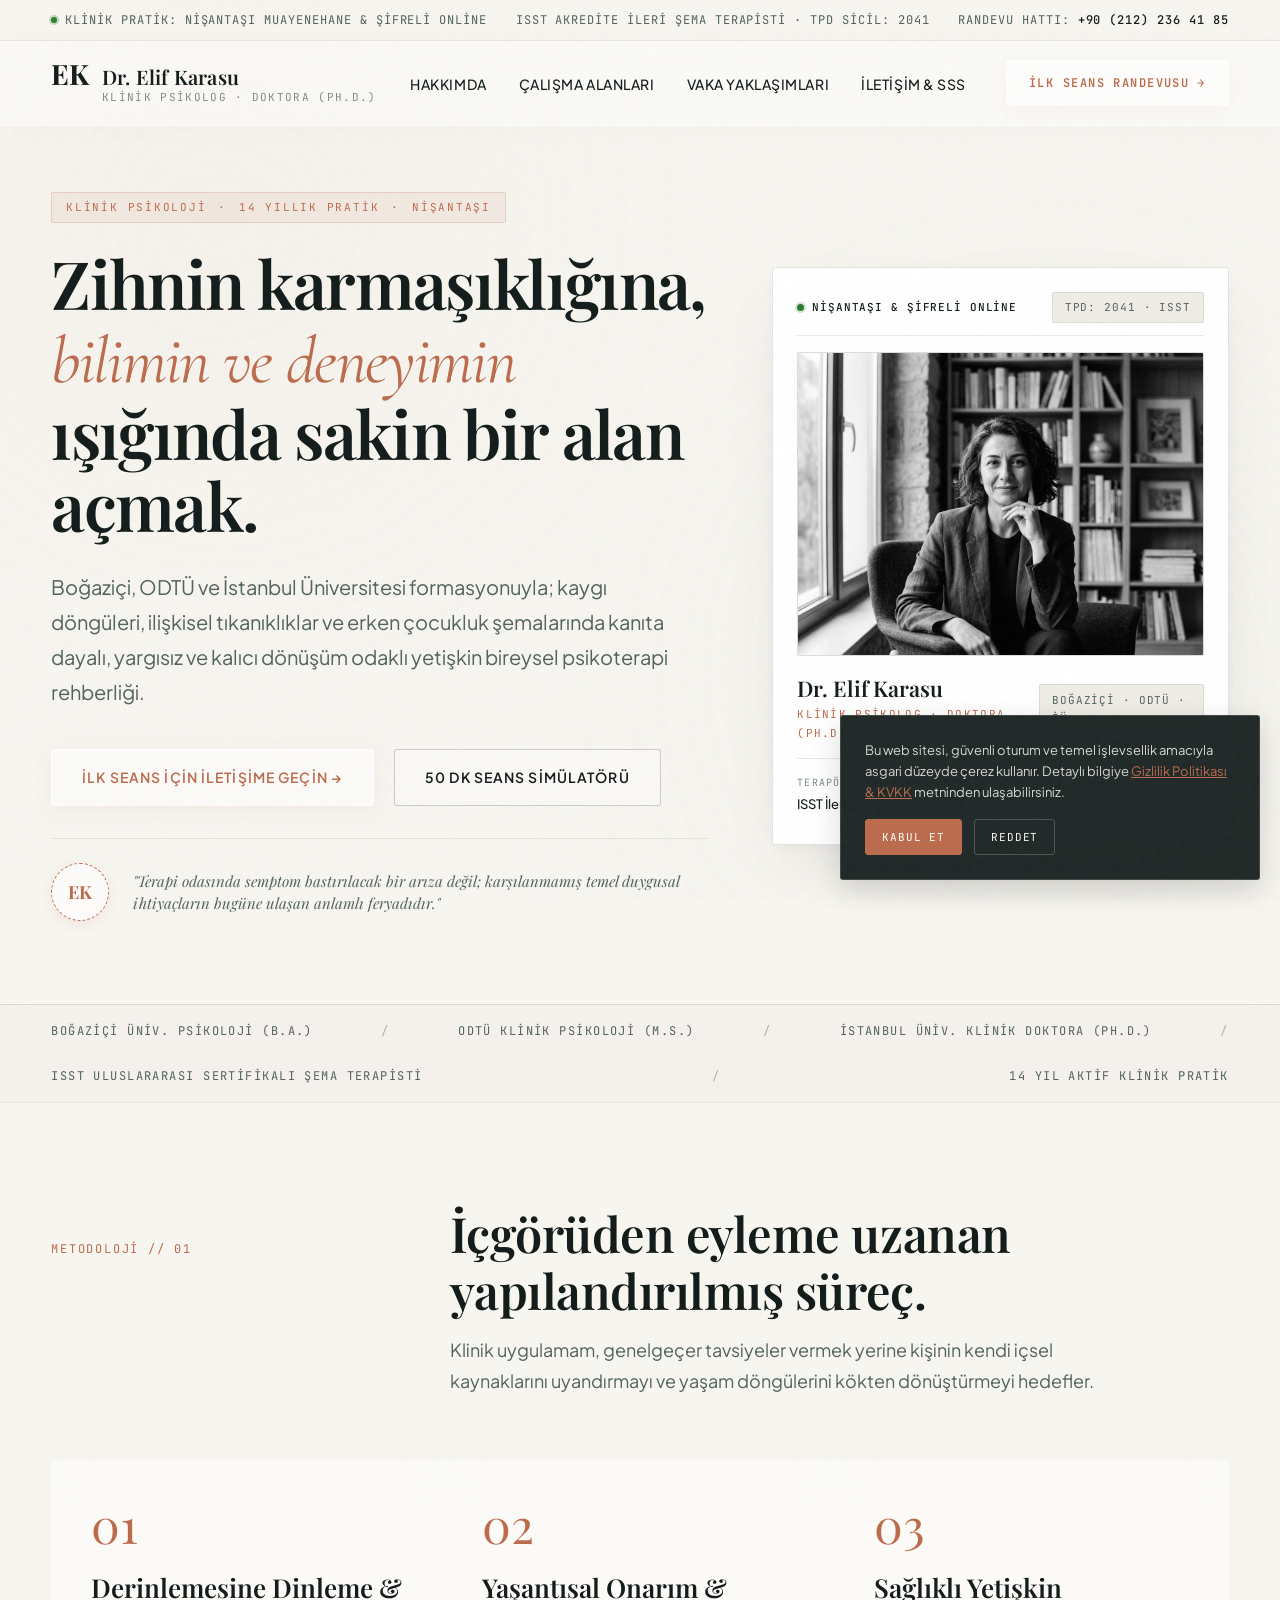
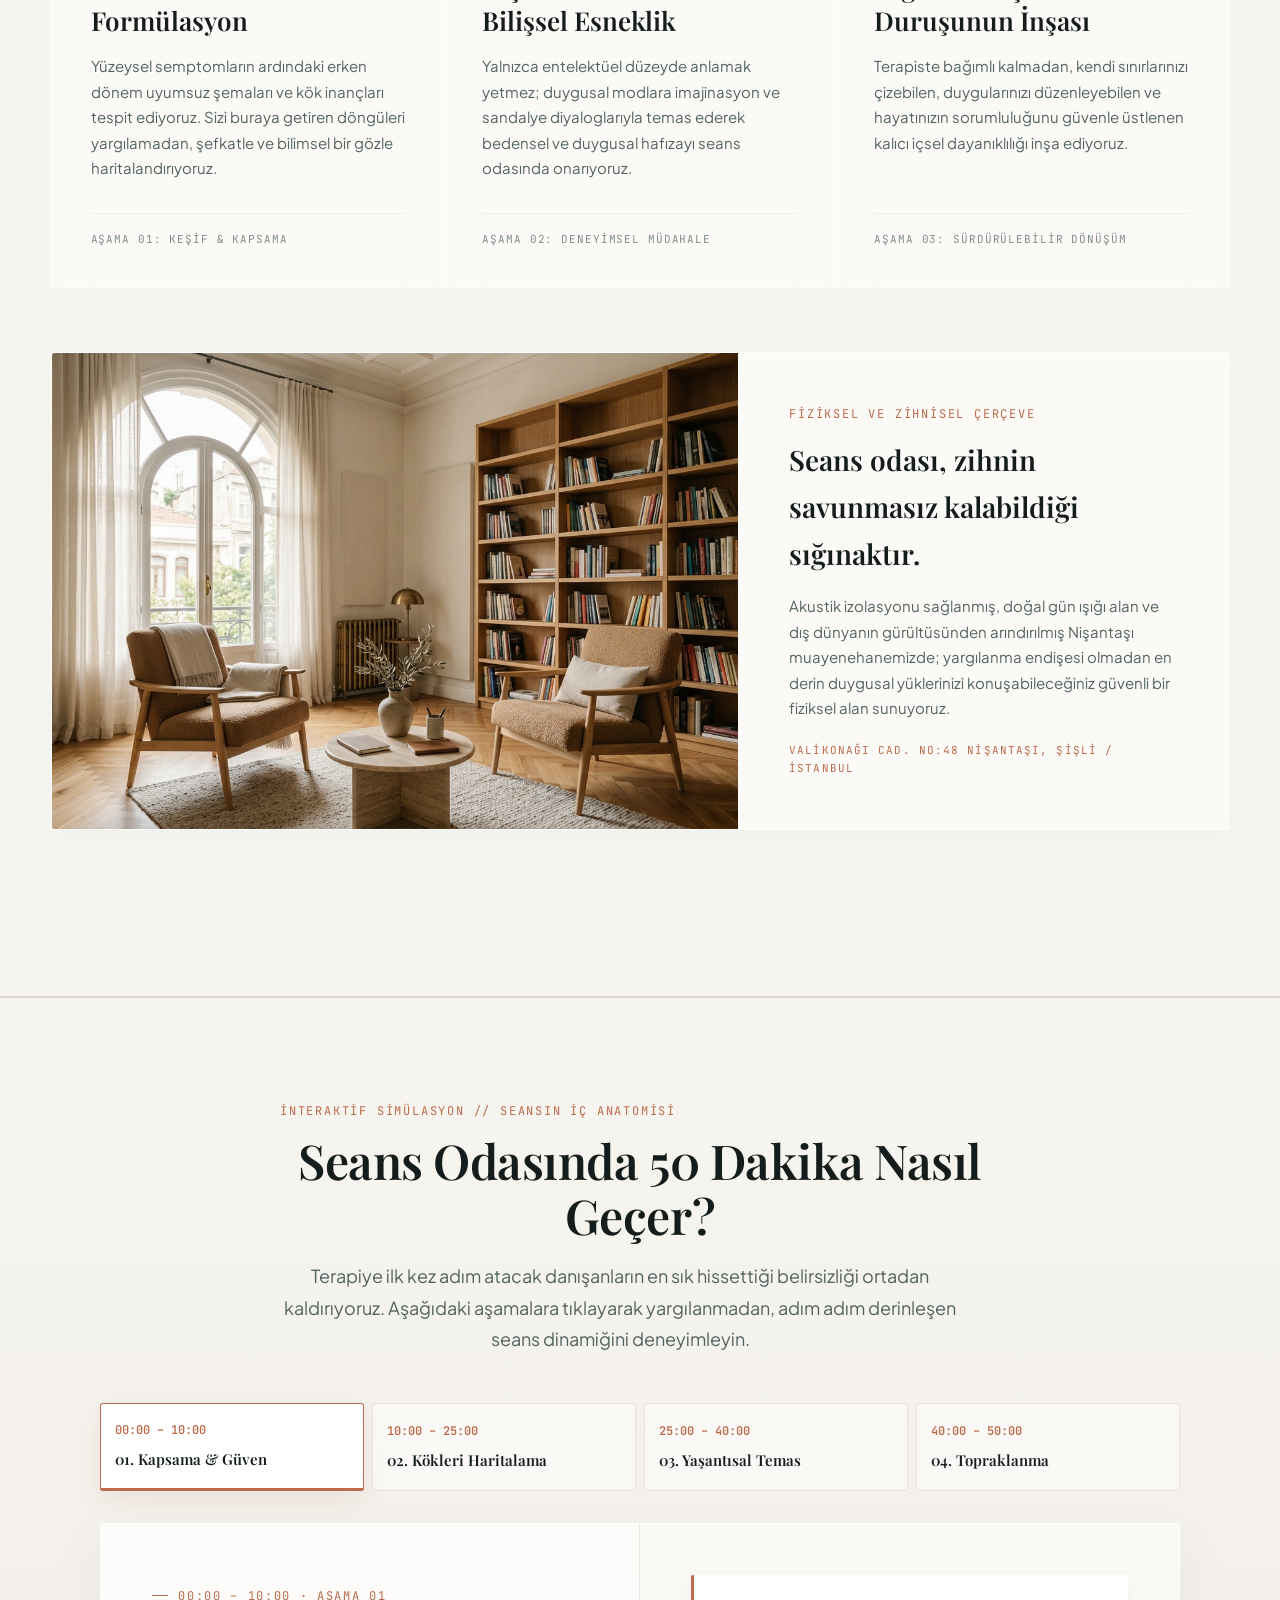
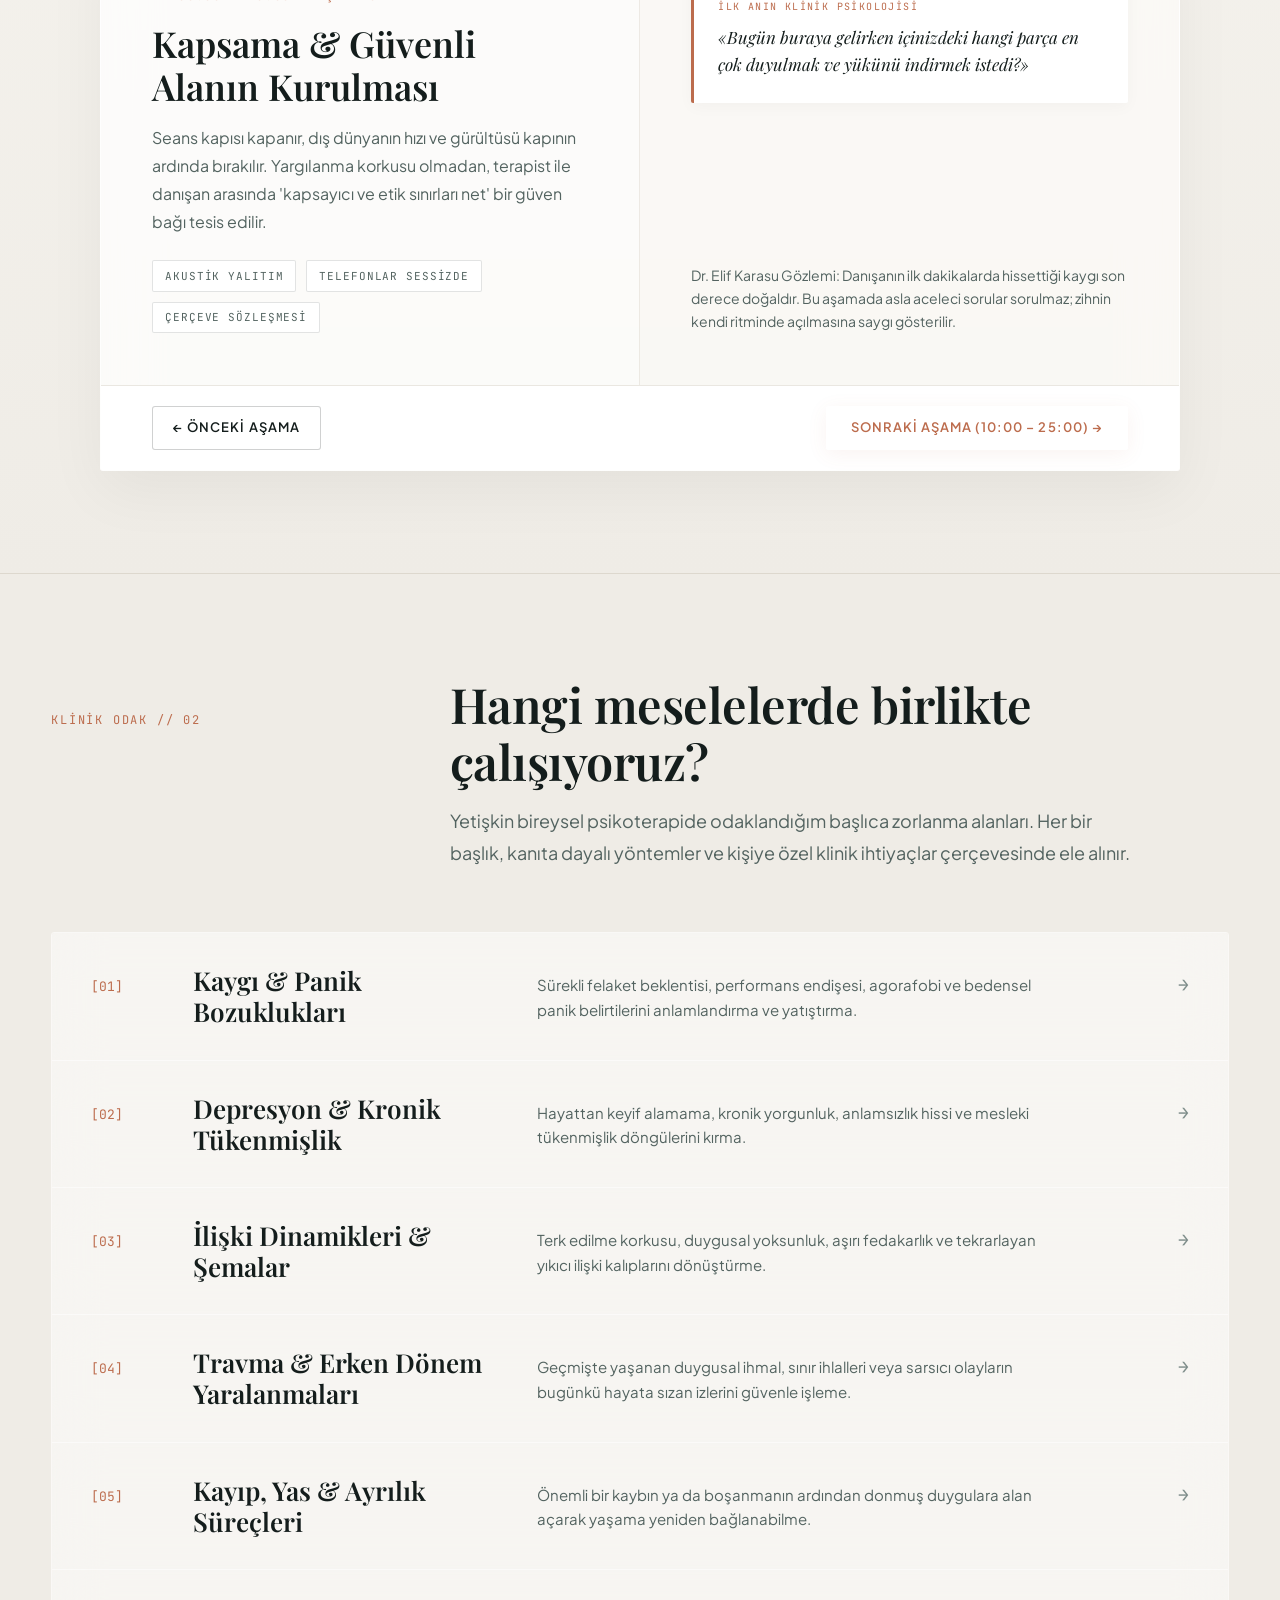
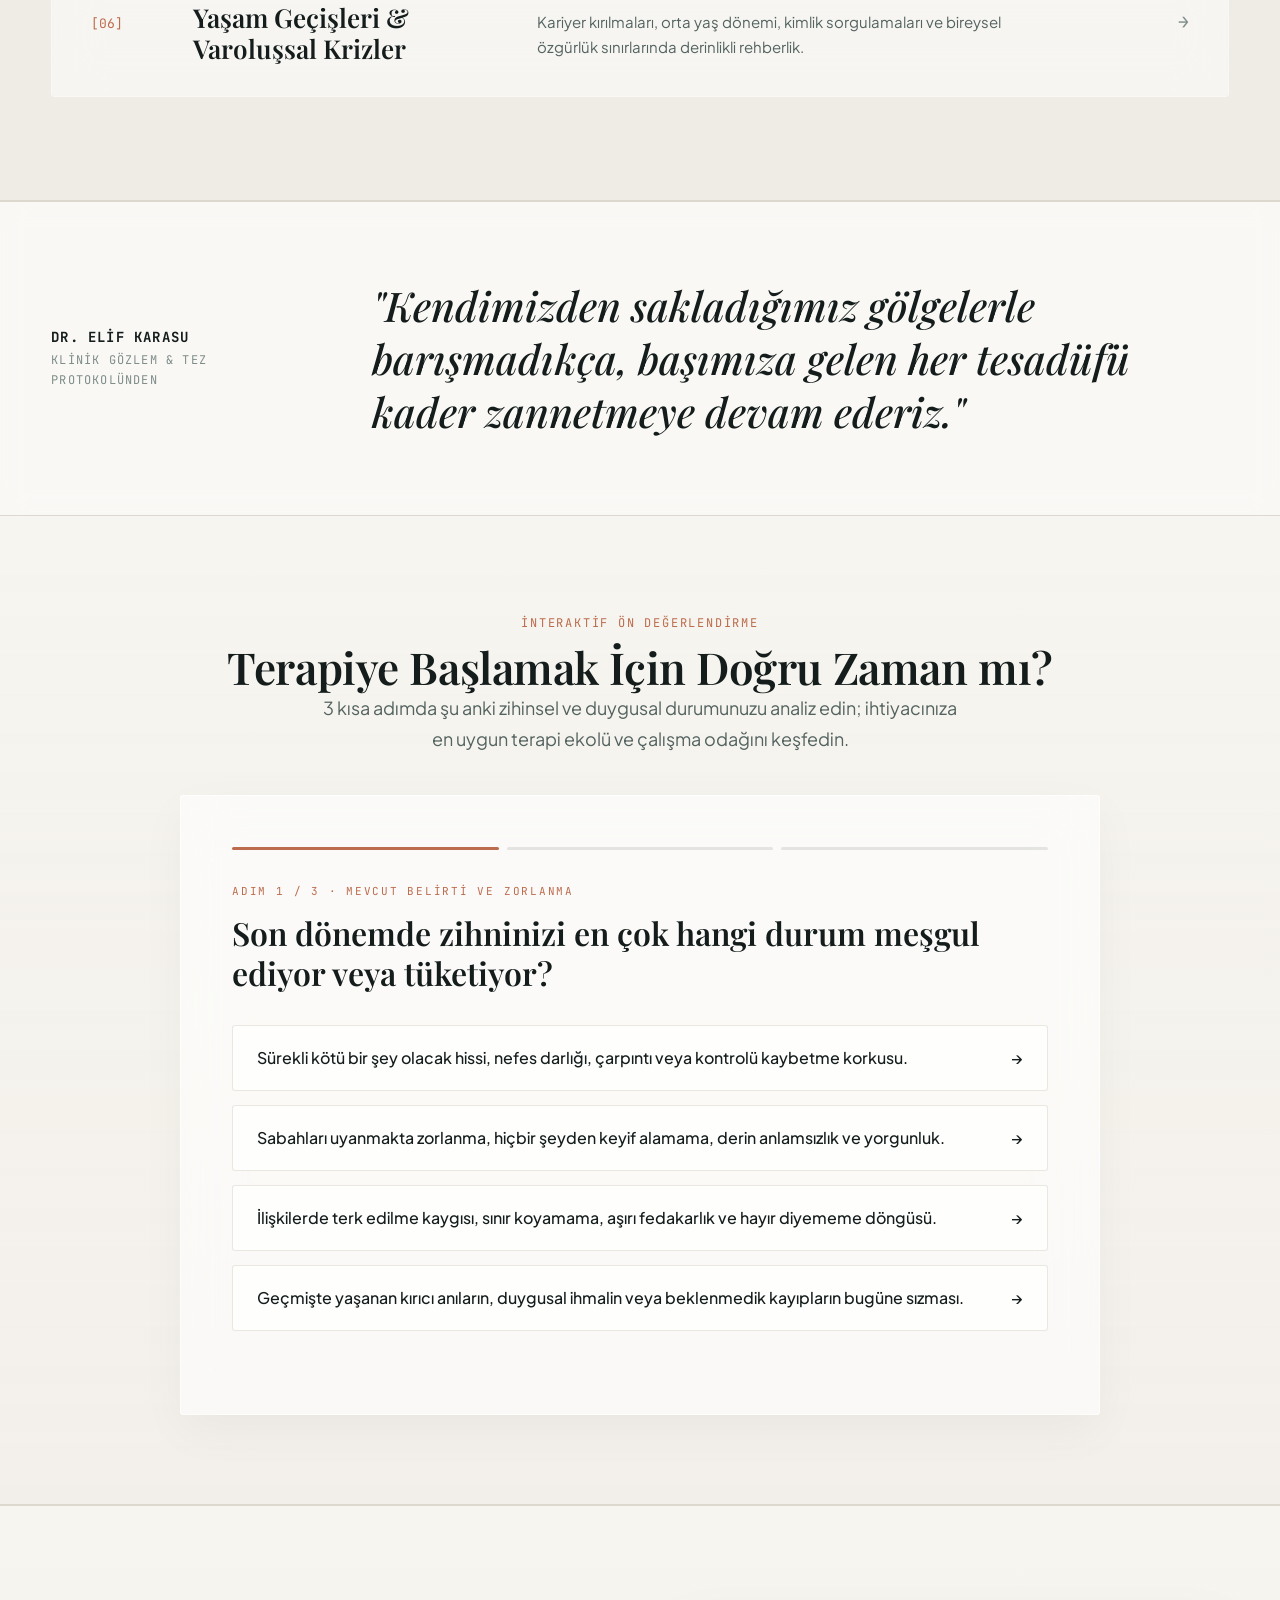
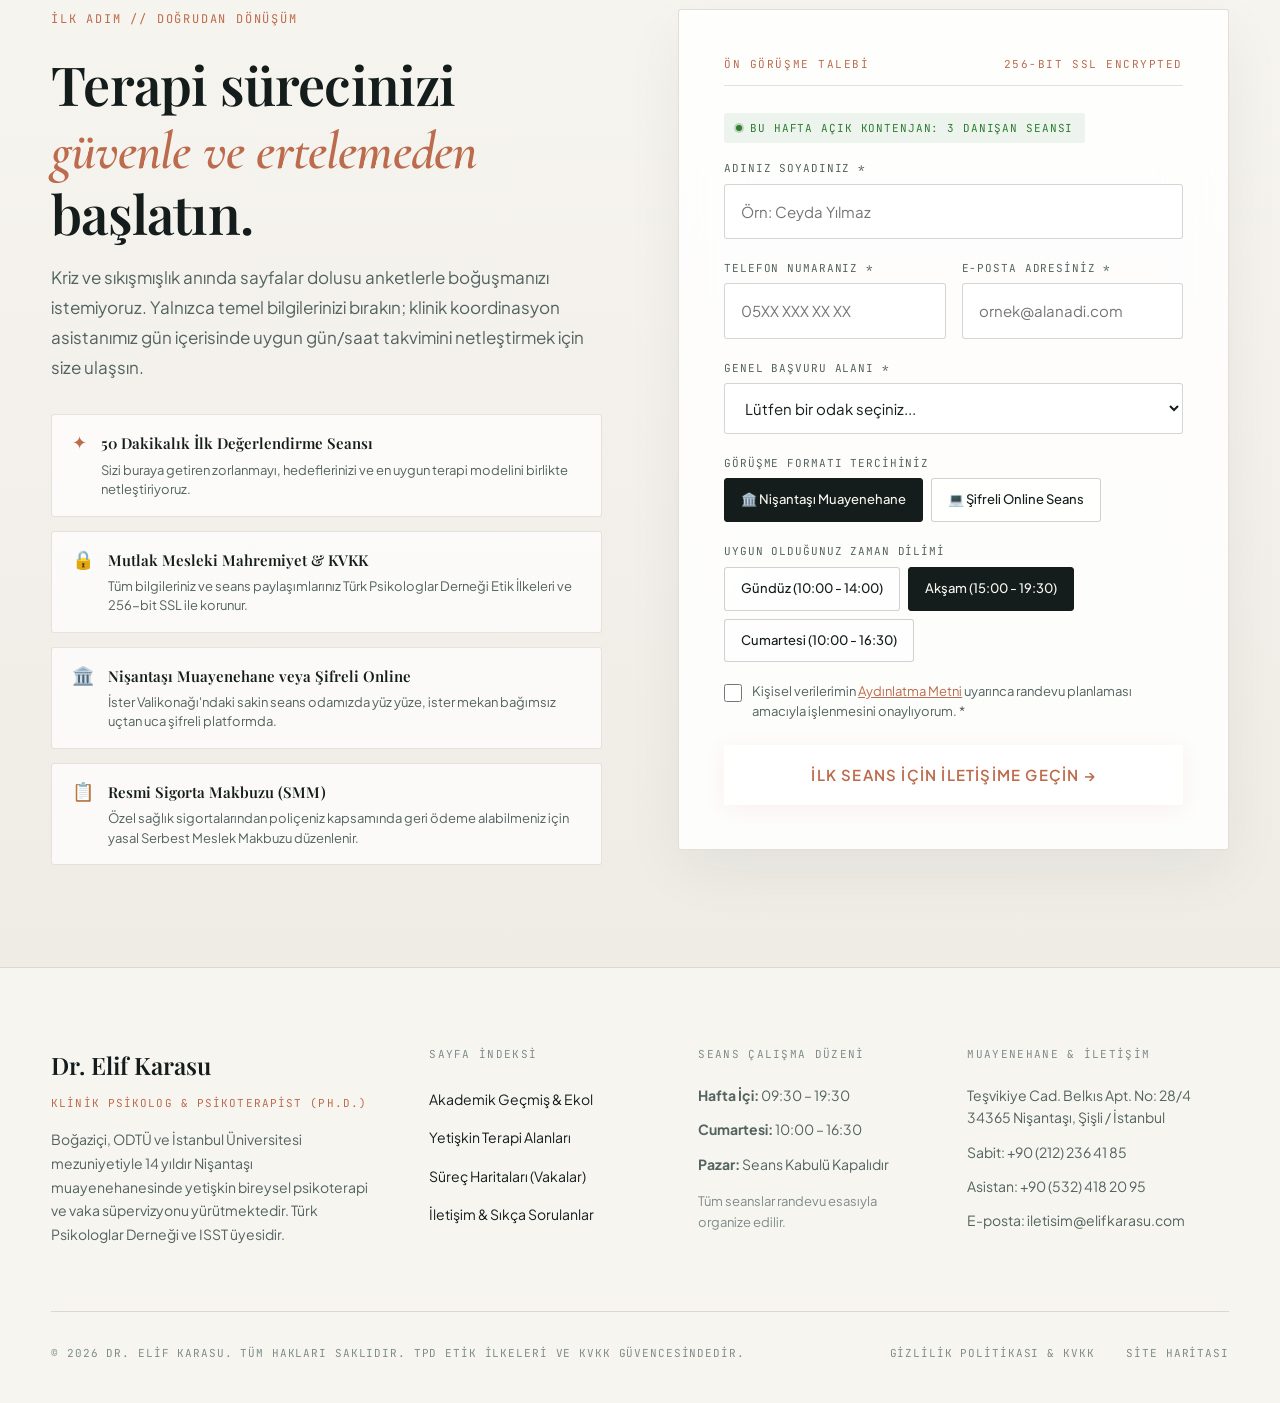
==== commit f8b30a12: "feat: remove sukenet modu audio console and all related assets" ====
--- a/index.html
+++ b/index.html
@@ -143,53 +143,6 @@
           <li><a href="iletisim.html" class="nav-link">İletişim & SSS</a></li>
         </ul>
 
-        <!-- SÜKUNET & ODAK KONSOLU (PREMIUM AUDIO CONSOLE) -->
-        <div class="sukenet-console" id="sukenet-console">
-          <button type="button" class="sukenet-toggle-pill" aria-label="Klinik Sükunet ve Odak Sesini Aç/Kapat" aria-expanded="false">
-            <div class="sound-wave-bars" aria-hidden="true">
-              <span></span><span></span><span></span><span></span><span></span>
-            </div>
-            <span class="sound-status-label">Sükunet Modu</span>
-            <span class="sound-chevron" aria-hidden="true">▾</span>
-          </button>
-
-          <!-- Floating Soundscape Popover -->
-          <div class="sukenet-popover" aria-label="Sükunet ses ayarları">
-            <div class="popover-head">
-              <span class="popover-title">KLİNİK SES ATMOSFERİ</span>
-              <span class="popover-badge">WEB AUDIO HD</span>
-            </div>
-            <p class="popover-desc">Akustik yalıtımlı Nişantaşı seans odasının zihni sakinleştiren frekansları.</p>
-            
-            <div class="sound-channels">
-              <button type="button" class="channel-btn active" data-channel="room">
-                <span class="channel-icon">🏛️</span>
-                <div class="channel-text">
-                  <strong>Klinik Oda Sükuneti</strong>
-                  <span>Akustik rezonans & düşük oda frekansı</span>
-                </div>
-                <span class="channel-check">✓</span>
-              </button>
-              <button type="button" class="channel-btn" data-channel="rain">
-                <span class="channel-icon">🌧️</span>
-                <div class="channel-text">
-                  <strong>Dingin Yağmur & Zihin</strong>
-                  <span>Hafif ve ritmik dinlendirici yağmur</span>
-                </div>
-                <span class="channel-check"></span>
-              </button>
-            </div>
-
-            <div class="volume-slider-group">
-              <label for="ambient-volume" class="volume-label">
-                <span>Ses Seviyesi</span>
-                <span id="volume-val-display">50%</span>
-              </label>
-              <input type="range" id="ambient-volume" min="0" max="100" value="50" class="volume-slider" aria-label="Sükunet sesi seviyesi">
-            </div>
-          </div>
-        </div>
-
         <a href="#ilk-seans" class="nav-cta">
           <span>İlk Seans Randevusu</span>
           <span aria-hidden="true">→</span>
--- a/css/style.css
+++ b/css/style.css
@@ -2491,244 +2491,6 @@
   100% { transform: scale(0.95); box-shadow: 0 0 0 0 rgba(46, 125, 50, 0); }
 }
 
-/* ==========================================================================
-   SÜKUNET & ODAK KONSOLU (PREMIUM AUDIO CONSOLE)
-   ========================================================================== */
-.sukenet-console {
-  position: relative;
-  display: inline-block;
-}
-
-.sukenet-toggle-pill {
-  display: inline-flex;
-  align-items: center;
-  gap: 0.75rem;
-  padding: 0.55rem 1.125rem;
-  background-color: rgba(255, 255, 255, 0.75);
-  backdrop-filter: blur(16px);
-  -webkit-backdrop-filter: blur(16px);
-  border: 1px solid rgba(221, 216, 206, 0.85);
-  border-radius: 30px;
-  cursor: pointer;
-  transition: all 0.25s cubic-bezier(0.16, 1, 0.3, 1);
-  box-shadow: 0 2px 10px rgba(20, 29, 28, 0.03);
-}
-
-.sukenet-toggle-pill:hover {
-  background-color: #FFFFFF;
-  border-color: var(--accent);
-  box-shadow: 0 4px 16px rgba(188, 108, 77, 0.12);
-}
-
-.sukenet-toggle-pill.is-active {
-  background-color: #FFFFFF;
-  border-color: var(--accent);
-  box-shadow: 0 4px 20px rgba(188, 108, 77, 0.18);
-}
-
-.sound-wave-bars {
-  display: flex;
-  align-items: flex-end;
-  gap: 2.5px;
-  height: 14px;
-}
-
-.sound-wave-bars span {
-  width: 2px;
-  height: 3px;
-  background-color: var(--accent);
-  border-radius: 1px;
-  transition: height 0.2s ease;
-}
-
-.sukenet-toggle-pill.is-active .sound-wave-bars span:nth-child(1) {
-  animation: wavePulse 0.9s ease-in-out infinite alternate;
-}
-.sukenet-toggle-pill.is-active .sound-wave-bars span:nth-child(2) {
-  animation: wavePulse 0.7s ease-in-out 0.15s infinite alternate;
-}
-.sukenet-toggle-pill.is-active .sound-wave-bars span:nth-child(3) {
-  animation: wavePulse 1.1s ease-in-out 0.3s infinite alternate;
-}
-.sukenet-toggle-pill.is-active .sound-wave-bars span:nth-child(4) {
-  animation: wavePulse 0.8s ease-in-out 0.45s infinite alternate;
-}
-.sukenet-toggle-pill.is-active .sound-wave-bars span:nth-child(5) {
-  animation: wavePulse 1.0s ease-in-out 0.2s infinite alternate;
-}
-
-@keyframes wavePulse {
-  0% { height: 3px; opacity: 0.6; }
-  100% { height: 14px; opacity: 1; }
-}
-
-.sound-status-label {
-  font-family: var(--font-mono);
-  font-size: 0.75rem;
-  letter-spacing: 0.08em;
-  font-weight: 500;
-  color: var(--text-main);
-  text-transform: uppercase;
-}
-
-.sound-chevron {
-  font-size: 0.6875rem;
-  color: var(--text-light);
-  transition: transform 0.2s ease;
-}
-
-.sukenet-console.open .sound-chevron {
-  transform: rotate(180deg);
-}
-
-/* Floating Soundscape Popover */
-.sukenet-popover {
-  position: absolute;
-  top: calc(100% + 10px);
-  right: 0;
-  width: 330px;
-  background-color: rgba(255, 255, 255, 0.96);
-  backdrop-filter: blur(28px);
-  -webkit-backdrop-filter: blur(28px);
-  border: 1px solid rgba(221, 216, 206, 0.85);
-  border-radius: var(--radius);
-  box-shadow: 0 20px 48px rgba(20, 29, 28, 0.14);
-  padding: 1.5rem;
-  z-index: 1100;
-  display: none;
-  animation: popoverFadeIn 0.25s cubic-bezier(0.16, 1, 0.3, 1);
-}
-
-.sukenet-console.open .sukenet-popover {
-  display: block;
-}
-
-@keyframes popoverFadeIn {
-  0% { opacity: 0; transform: translateY(-8px); }
-  100% { opacity: 1; transform: translateY(0); }
-}
-
-.popover-head {
-  display: flex;
-  justify-content: space-between;
-  align-items: center;
-  margin-bottom: 0.5rem;
-}
-
-.popover-title {
-  font-family: var(--font-mono);
-  font-size: 0.6875rem;
-  letter-spacing: 0.12em;
-  text-transform: uppercase;
-  color: var(--accent);
-}
-
-.popover-badge {
-  font-family: var(--font-mono);
-  font-size: 0.5625rem;
-  letter-spacing: 0.08em;
-  background-color: var(--accent-soft);
-  color: var(--accent);
-  padding: 2px 6px;
-  border-radius: 2px;
-}
-
-.popover-desc {
-  font-size: 0.8125rem;
-  line-height: 1.5;
-  color: var(--text-muted);
-  margin-bottom: 1.25rem;
-}
-
-.sound-channels {
-  display: flex;
-  flex-direction: column;
-  gap: 0.5rem;
-  margin-bottom: 1.25rem;
-}
-
-.channel-btn {
-  display: flex;
-  align-items: center;
-  gap: 0.75rem;
-  padding: 0.75rem 0.875rem;
-  background-color: rgba(247, 245, 240, 0.6);
-  border: 1px solid rgba(221, 216, 206, 0.7);
-  border-radius: var(--radius);
-  cursor: pointer;
-  text-align: left;
-  transition: all 0.2s ease;
-  width: 100%;
-}
-
-.channel-btn:hover {
-  background-color: #FFFFFF;
-  border-color: var(--accent);
-}
-
-.channel-btn.active {
-  background-color: #FFFFFF;
-  border-color: var(--accent);
-  border-left: 3px solid var(--accent);
-}
-
-.channel-icon {
-  font-size: 1.25rem;
-  flex-shrink: 0;
-}
-
-.channel-text {
-  flex: 1;
-}
-
-.channel-text strong {
-  display: block;
-  font-size: 0.8125rem;
-  color: var(--text-main);
-  line-height: 1.3;
-}
-
-.channel-text span {
-  display: block;
-  font-size: 0.6875rem;
-  color: var(--text-light);
-  line-height: 1.3;
-}
-
-.channel-check {
-  font-family: var(--font-mono);
-  font-size: 0.75rem;
-  font-weight: 700;
-  color: var(--accent);
-}
-
-/* Volume Slider */
-.volume-slider-group {
-  padding-top: 1rem;
-  border-top: 1px solid rgba(221, 216, 206, 0.6);
-}
-
-.volume-label {
-  display: flex;
-  justify-content: space-between;
-  align-items: center;
-  font-family: var(--font-mono);
-  font-size: 0.6875rem;
-  letter-spacing: 0.08em;
-  text-transform: uppercase;
-  color: var(--text-muted);
-  margin-bottom: 0.5rem;
-}
-
-.volume-slider {
-  width: 100%;
-  height: 4px;
-  border-radius: 2px;
-  background: rgba(20, 29, 28, 0.12);
-  accent-color: var(--accent);
-  cursor: pointer;
-}
-
 /* --- 50-MINUTE INTERACTIVE CLINICAL SESSION SIMULATOR --- */
 .session-simulator-section {
   padding: clamp(4.5rem, 8vw, 7.5rem) 0;
